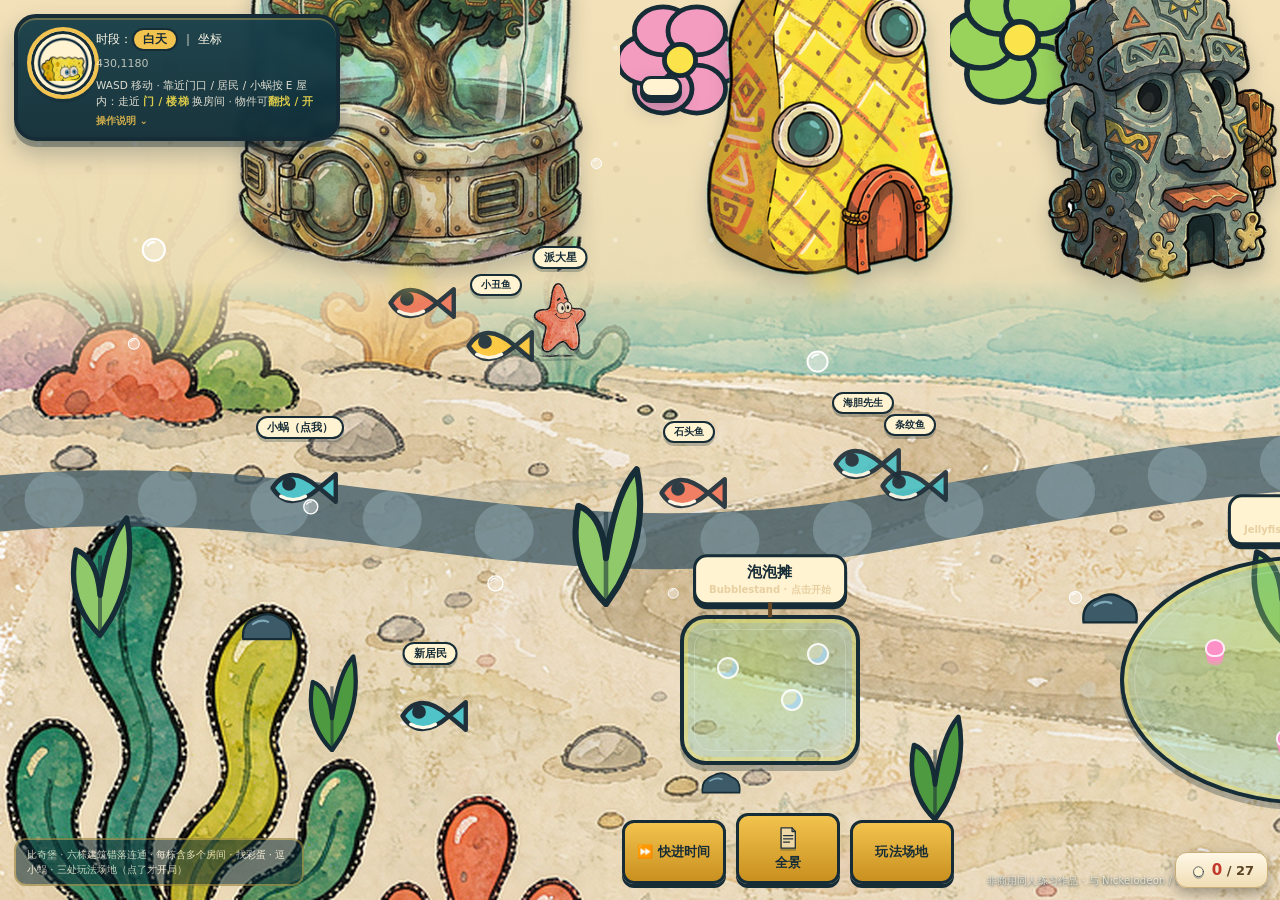
==== src/index.html @ a3e0c658 "feat: 美术资源 v5 全量交付 — 手绘建筑紧裁放大 / 角色立绘与 token / 表现层皮肤系统 / 房间差异化 / 玩法修复 - assets: A-01 全景(1x+2x)、B-01~0" ====
<!DOCTYPE html>
<html lang="zh-CN">
<head>
<meta charset="UTF-8">
<meta name="viewport" content="width=device-width, initial-scale=1.0, maximum-scale=1.0, user-scalable=no">
<title>比奇堡 · 沉浸 Demo v1.0（三处小玩法场地 · 水母田 / 泡泡摊 / 空手道场）</title>
<style>
  *{box-sizing:border-box;margin:0;padding:0;}
  html,body{height:100%;overflow:hidden;background:#062338;
    font-family:"PingFang SC","Microsoft YaHei",system-ui,sans-serif;
    -webkit-user-select:none;user-select:none;touch-action:none;}
  #viewport{position:fixed;inset:0;overflow:hidden;background:
    radial-gradient(120% 120% at 50% 0%, #1aa3c4 0%, #0B5E86 45%, #062338 100%);}
  /* v4 美术挂载：A-01 为「不含建筑」的纯背景，六栋由 .building 层按坐标叠加。
     原 #ground 不透明沙块会盖住背景下半部；#paths / .deco 与背景自带沙路、
     手绘海草重复，故一律停用（保留 DOM 以免破坏既有引用）。 */
  #world{position:absolute;left:0;top:0;transform:translate(0,0);will-change:transform;
    background-image:url(../assets/world/A-01-world_panorama.png);
    background-size:2600px 1370px;background-position:top left;background-repeat:no-repeat;}
  /* v5：把沙地地平线上移到 y=320，让放大后的六栋建筑站在沙地上而不是漂在海水里。
     下半段渐变到全透明，完整露出 A-01 自带的水彩沙地与 S 形小路。 */
  #ground{position:absolute;left:0;top:280px;width:2600px;height:1090px;
    background:linear-gradient(180deg,
      #f4e3bd 0%,#f1dfb6 30%,rgba(241,223,182,.94) 43%,
      rgba(241,223,182,.42) 49%,rgba(241,223,182,0) 52.5%,transparent 100%);
    border-top:none;pointer-events:none;}
  #ground::before{content:"";position:absolute;left:0;top:0;width:2600px;height:610px;
    background-image:
      radial-gradient(circle at 18% 26%,rgba(150,116,74,.20) 0 2px,transparent 3px),
      radial-gradient(circle at 67% 72%,rgba(150,116,74,.15) 0 3px,transparent 4px),
      radial-gradient(circle at 41% 48%,rgba(255,255,255,.42) 0 2px,transparent 3px);
    background-size:78px 78px,132px 132px,96px 96px;opacity:.75;}
  #paths{display:none;}
  .deco{display:none;}

  .building{position:absolute;background-color:transparent;
    background-repeat:no-repeat;background-size:contain;background-position:center bottom;
    display:flex;align-items:flex-end;justify-content:center;}
  .building .label{position:absolute;top:-26px;left:50%;transform:translateX(-50%);
    background:rgba(6,35,56,.72);color:#fff;font-size:13px;padding:2px 8px;border-radius:8px;white-space:nowrap;}
  .door{position:absolute;width:54px;height:64px;background:transparent;border:none;}

  .actor{position:absolute;width:46px;height:46px;transform:translate(-50%,-100%);
    transition:left 1.4s linear,top 1.4s linear;}
  .actor .disc{position:absolute;left:50%;top:6px;transform:translateX(-50%);
    width:38px;height:38px;border-radius:50%;display:flex;align-items:center;justify-content:center;
    font-size:22px;box-shadow:0 4px 10px rgba(0,0,0,.3);border:2px solid rgba(255,255,255,.7);}
  .actor .nm{position:absolute;top:-18px;left:50%;transform:translateX(-50%);
    font-size:11px;color:#fff;background:rgba(6,35,56,.7);padding:0 5px;border-radius:6px;white-space:nowrap;}
  .actor .bub{position:absolute;bottom:46px;left:50%;transform:translateX(-50%);
    background:#fff;color:#0E1B24;font-size:12px;padding:6px 10px;border-radius:12px;
    width:max-content;min-width:140px;max-width:230px;white-space:normal;text-align:center;
    box-shadow:0 4px 10px rgba(0,0,0,.25);
    opacity:0;transition:opacity .2s;pointer-events:none;z-index:60;}
  .actor .bub:after{content:"";position:absolute;left:50%;bottom:-7px;transform:translateX(-50%);
    border:7px solid transparent;border-top-color:#fff;}
  .actor.show .bub{opacity:1;}
  .actor.bot .disc{opacity:.92;border-style:dashed;}
  .actor.bot .nm{font-size:10px;background:rgba(6,35,56,.5);}

  #player{position:absolute;width:50px;height:50px;transform:translate(-50%,-100%);z-index:50;}
  #player .disc{position:absolute;left:50%;top:6px;transform:translateX(-50%);
    width:42px;height:42px;border-radius:50%;background:#3FD0D8;display:flex;align-items:center;
    justify-content:center;font-size:22px;box-shadow:0 4px 12px rgba(0,0,0,.4);border:3px solid #fff;}
  #player .nm{position:absolute;top:-18px;left:50%;transform:translateX(-50%);font-size:11px;
    color:#062338;background:#fff;padding:0 5px;border-radius:6px;font-weight:700;white-space:nowrap;}

  #hud{position:fixed;left:12px;top:12px;z-index:260;pointer-events:none;color:#fff;font-size:13px;line-height:1.5;
    background:rgba(6,35,56,.6);padding:8px 12px;border-radius:12px;backdrop-filter:blur(4px);max-width:46vw;}
  #hud b{color:#FFD23F;}
  #controls{position:fixed;right:12px;top:12px;z-index:260;display:flex;gap:8px;flex-wrap:wrap;justify-content:flex-end;}
  .btn{background:rgba(255,255,255,.92);color:#062338;border:none;border-radius:10px;
    padding:8px 12px;font-size:13px;font-weight:700;cursor:pointer;box-shadow:0 4px 10px rgba(0,0,0,.2);}
  .btn:active{transform:scale(.95);}
  #prompt{position:fixed;left:50%;bottom:118px;transform:translateX(-50%);z-index:265;pointer-events:none;
    background:rgba(255,210,63,.95);color:#062338;padding:10px 18px;border-radius:14px;
    font-weight:700;display:none;box-shadow:0 6px 16px rgba(0,0,0,.3);}
  #toast{position:fixed;left:50%;top:76px;transform:translateX(-50%) translateY(-12px);z-index:375;
    background:rgba(6,35,56,.94);color:#fff;padding:10px 18px;border-radius:12px;font-size:14px;
    opacity:0;transition:opacity .25s,transform .25s;pointer-events:none;box-shadow:0 6px 16px rgba(0,0,0,.3);}
  #toast.on{opacity:1;transform:translateX(-50%) translateY(0);}
  #legend{position:fixed;left:12px;bottom:12px;z-index:260;pointer-events:none;color:#fff;font-size:11px;
    background:rgba(6,35,56,.55);padding:6px 10px;border-radius:10px;line-height:1.5;}

  /* 世界内交互：目标光圈 / 光路 / 物件气泡 / 环境动效 */
  .goal-ring{position:absolute;border-radius:50%;border:3px solid rgba(255,210,63,.9);
    box-shadow:0 0 20px rgba(255,210,63,.65),inset 0 0 14px rgba(255,210,63,.35);
    animation:ringPulse 1.7s ease-in-out infinite;pointer-events:none;z-index:20;}
  @keyframes ringPulse{0%,100%{transform:scale(1);opacity:.95}50%{transform:scale(1.14);opacity:.5}}
  #guideLine{position:absolute;left:0;top:0;width:1200px;height:760px;z-index:4;pointer-events:none;}
  #guideLine path{fill:none;stroke:rgba(255,210,63,.6);stroke-width:5;stroke-linecap:round;
    stroke-dasharray:2 18;animation:dashFlow 1.1s linear infinite;}
  @keyframes dashFlow{to{stroke-dashoffset:-40}}
  .nearTip{position:fixed;transform:translate(-50%,-100%);background:#FFD23F;color:#062338;
    padding:5px 10px;border-radius:11px;font-size:11px;font-weight:800;white-space:nowrap;
    box-shadow:0 5px 12px rgba(0,0,0,.32);pointer-events:none;z-index:270;
    animation:tipFloat 1.5s ease-in-out infinite;}
  .nearTip:after{content:"";position:absolute;bottom:-6px;left:50%;transform:translateX(-50%);
    border:6px solid transparent;border-top-color:#FFD23F;}
  @keyframes tipFloat{0%,100%{transform:translate(-50%,-100%)}50%{transform:translate(-50%,-114%)}}
  .obj.dim{opacity:.6;filter:saturate(.65);}
  .obj.pop{animation:objPop .44s cubic-bezier(.2,1.6,.4,1);}
  @keyframes objPop{0%{transform:scale(1)}45%{transform:scale(1.3) rotate(-4deg)}100%{transform:scale(1)}}
  .spark{position:fixed;pointer-events:none;font-size:15px;z-index:275;
    animation:sparkUp .82s ease-out forwards;}
  @keyframes sparkUp{0%{opacity:1;transform:translate(0,0) scale(.7)}
    100%{opacity:0;transform:translate(var(--dx),-54px) scale(1.3)}}

  #caustic{position:absolute;inset:0;pointer-events:none;z-index:2;border-radius:18px;
    background:linear-gradient(115deg,transparent 30%,rgba(255,255,255,.10) 48%,transparent 66%);
    background-size:250% 100%;animation:cauDrift 9s linear infinite;}
  @keyframes cauDrift{0%{background-position:120% 0}100%{background-position:-120% 0}}
  .amb-bub{position:absolute;border-radius:50%;background:rgba(255,255,255,.16);
    border:1px solid rgba(255,255,255,.35);pointer-events:none;z-index:5;
    animation:bubRise linear infinite;}
  @keyframes bubRise{0%{transform:translateY(0);opacity:0}
    12%{opacity:.7}88%{opacity:.55}100%{transform:translateY(-520px);opacity:0}}
  .steam{position:absolute;pointer-events:none;z-index:6;font-size:16px;opacity:0;
    animation:steamUp 3.2s ease-in-out infinite;}
  @keyframes steamUp{0%{transform:translateY(0) scale(.7);opacity:0}
    30%{opacity:.55}100%{transform:translateY(-46px) scale(1.25);opacity:0}}

  #interior{transition:opacity .4s ease;}
  @keyframes roomIn{from{opacity:0}to{opacity:1}}
  #room.roomIn{animation:roomIn .5s ease both;}
  #focus{background:rgba(6,35,56,.6);backdrop-filter:blur(5px);transition:opacity .35s ease;}
  #focus.zoom .stage{animation:zoomIn .55s cubic-bezier(.2,1.15,.35,1) both;}
  @keyframes zoomIn{from{transform:scale(.55);opacity:0}to{transform:scale(1);opacity:1}}

  #dpad{position:fixed;left:18px;bottom:18px;z-index:260;width:140px;height:140px;
    border-radius:50%;background:rgba(6,35,56,.45);display:none;}
  #dpad .stick{position:absolute;left:50%;top:50%;width:56px;height:56px;border-radius:50%;
    background:rgba(255,255,255,.85);transform:translate(-50%,-50%);box-shadow:0 4px 10px rgba(0,0,0,.3);}
  #dpad .ring{position:absolute;left:50%;top:50%;width:120px;height:120px;border-radius:50%;
    transform:translate(-50%,-50%);border:2px dashed rgba(255,255,255,.3);}

  /* ===== 通用室内房间（6 间共用画布，按主题换肤）===== */
  #interior{position:fixed;inset:0;z-index:200;display:none;background:#0B3a52;overflow:hidden;}
  #interior .topbar{position:absolute;top:0;left:0;right:0;padding:12px 18px;display:flex;
    justify-content:space-between;align-items:center;background:rgba(6,35,56,.55);z-index:80;}
  #interior h2{font-size:19px;color:#fff;}
  /* v4 美术挂载：14 张房间 PNG 铺在 #room 背景层；THEME 色作为底色兜底。
     原 .floor / .wall 的不透明 CSS 菱格砖与木条会盖住新房间图，故停用。 */
  #room{position:absolute;left:50%;top:52%;width:1200px;height:760px;
    transform:translate(-50%,-50%) scale(1);transform-origin:center center;
    background-size:1200px 760px;background-position:center;background-repeat:no-repeat;
    --w1:#3f7fb5;--w2:#356fa3;--f1:#d8b878;--f2:#b8965a;}
  #room .floor{position:absolute;inset:0;border-radius:18px;
    background:transparent;box-shadow:none;}
  #room .wall{position:absolute;left:0;right:0;top:0;height:118px;border-radius:18px 18px 0 0;
    background:transparent;box-shadow:none;border-bottom:none;}
  .zoneTag{position:absolute;font-size:12px;font-weight:700;color:#fff;
    background:rgba(6,35,56,.5);padding:3px 10px;border-radius:8px;z-index:2;pointer-events:none;}
  .counterBar{position:absolute;height:56px;border-radius:8px;
    background:linear-gradient(#b5793f,#8a5a2c);border:4px solid #6b4420;
    box-shadow:0 8px 16px rgba(0,0,0,.3);z-index:3;}
  .archDoor{position:absolute;border-radius:40px 40px 0 0;
    background:#123a52;border:6px solid #d8e6ee;z-index:2;}
  .archDoor span{position:absolute;left:50%;top:50%;transform:translate(-50%,-50%);
    writing-mode:vertical-rl;font-size:12px;color:#cfe6f2;}
  .table{position:absolute;width:76px;height:76px;border-radius:50%;
    background:repeating-conic-gradient(#e74c3c 0 25%, #fff 0 50%) 50% / 22px 22px;
    border:3px solid #fff;box-shadow:0 5px 10px rgba(0,0,0,.25);}
  .rug{position:absolute;border-radius:14px;background:
    repeating-linear-gradient(45deg,rgba(231,76,60,.55) 0 18px,rgba(255,255,255,.35) 18px 36px);
    border:4px solid rgba(255,255,255,.5);z-index:1;}
  .shelf{position:absolute;border-radius:6px;background:linear-gradient(#8a5a2c,#6b4420);
    border:3px solid #4d3016;z-index:2;}

  /* 可点物件 */
  .obj{position:absolute;z-index:30;pointer-events:auto;cursor:pointer;display:flex;flex-direction:column;
    align-items:center;justify-content:center;gap:2px;border-radius:10px;
    background:rgba(255,255,255,.14);border:2px solid rgba(255,255,255,.35);
    box-shadow:0 4px 9px rgba(0,0,0,.28);transition:transform .15s,box-shadow .15s,border-color .15s;}
  .obj:hover{transform:translateY(-3px) scale(1.06);border-color:#FFD23F;
    box-shadow:0 8px 18px rgba(0,0,0,.4),0 0 0 3px rgba(255,210,63,.45);}
  .obj .ic{font-size:24px;line-height:1;}
  .obj .tx{font-size:10px;color:#fff;background:rgba(6,35,56,.65);padding:0 5px;border-radius:5px;white-space:nowrap;}
  .obj.active{border-color:#FFD23F;box-shadow:0 0 0 3px rgba(255,210,63,.6),0 6px 14px rgba(0,0,0,.4);}
  .obj.ready{animation:pulse 1.1s infinite;}
  @keyframes pulse{0%,100%{box-shadow:0 0 0 3px rgba(255,210,63,.6),0 6px 14px rgba(0,0,0,.4);}
    50%{box-shadow:0 0 0 9px rgba(255,210,63,.15),0 6px 14px rgba(0,0,0,.4);}}

  /* 可坐家具（v0.7 新增） */
  .seat{position:absolute;z-index:32;width:34px;height:34px;border-radius:50%;
    background:#cfae6f;border:2px solid #8a6a3a;box-shadow:0 3px 6px rgba(0,0,0,.2);
    cursor:pointer;pointer-events:auto;display:flex;align-items:center;justify-content:center;
    font-size:15px;transition:transform .16s,box-shadow .16s;}
  .seat:hover{transform:translateY(-3px) scale(1.1);border-color:#FFD23F;
    box-shadow:0 0 0 4px rgba(255,210,63,.4),0 6px 12px rgba(0,0,0,.35);}
  .seat.occupied{background:#FFD23F;border-color:#fff;}
  #iplayer{position:absolute;width:48px;height:48px;transform:translate(-50%,-100%);z-index:40;
    transition:left .28s ease,top .28s ease;}
  #iplayer .disc{position:absolute;left:50%;top:6px;transform:translateX(-50%);
    width:40px;height:40px;border-radius:50%;background:#3FD0D8;display:flex;align-items:center;
    justify-content:center;font-size:20px;box-shadow:0 4px 12px rgba(0,0,0,.4);border:3px solid #fff;
    transition:transform .28s ease;}
  #iplayer.sitting .disc{transform:translateX(-50%) scale(.82) translateY(7px);}
  #iplayer.sitting:after{content:"🪑";position:absolute;left:50%;bottom:-2px;transform:translateX(-50%);font-size:16px;}

  /* 号码屏 / 制作进度 */
  #ticketNr{position:absolute;left:250px;top:150px;font-size:14px;font-weight:700;color:#062338;
    background:#fff;padding:6px 12px;border-radius:10px;z-index:6;box-shadow:0 4px 10px rgba(0,0,0,.25);
    min-width:236px;text-align:center;}
  #ticketNr b{color:#c0392b;}
  #ticketNr.rolling{background:#FFF3C4;}
  #ticketNr.rolling b{display:inline-block;animation:nrRoll .11s linear infinite;}
  @keyframes nrRoll{0%{transform:translateY(-7px);opacity:.25;filter:blur(1px)}
    100%{transform:translateY(7px);opacity:1;filter:blur(0)}}
  #makeBar{position:absolute;left:250px;top:196px;width:270px;height:16px;border-radius:10px;
    background:rgba(6,35,56,.5);z-index:6;display:none;overflow:hidden;}
  #makeFill{height:100%;width:0;background:linear-gradient(90deg,#FFD23F,#ff8c42);transition:width .2s;}
  #makeTxt{position:absolute;left:250px;top:216px;font-size:12px;color:#fff;z-index:6;display:none;
    text-shadow:0 1px 3px rgba(0,0,0,.6);}
  #burgerReady{position:absolute;left:790px;top:246px;width:82px;height:70px;display:none;
    z-index:35;cursor:pointer;flex-direction:column;align-items:center;justify-content:center;
    border-radius:12px;background:rgba(255,210,63,.3);border:3px solid #FFD23F;
    box-shadow:0 0 18px rgba(255,210,63,.7);animation:pulse 1.1s infinite;}
  #burgerReady .ic{font-size:34px;}
  #burgerReady .tx{font-size:10px;color:#fff;background:rgba(6,35,56,.7);padding:0 5px;border-radius:5px;}
  /* 非交互装饰层一律点击穿透 */
  #room .floor,#room .wall,#room .zoneTag,#room .counterBar,#room .archDoor,
  #room .table,#room .rug,#room .shelf,#room .actor,#iplayer,
  #ticketNr,#makeBar,#makeTxt,#makeFill,#roomFx{pointer-events:none;}
  #objLayer,#seatLayer,#roomNpcs,#roomDecor{pointer-events:none;}
  #room .obj,#room .seat,#burgerReady,#photoSpot{pointer-events:auto;}

  /* ===== v0.7.1 场景内出口门（六间房共用，右下角） ===== */
  #exitDoor{position:absolute;left:1030px;top:565px;width:112px;height:172px;
    z-index:34;pointer-events:auto;cursor:pointer;border-radius:14px 14px 6px 6px;
    background:linear-gradient(160deg,#2c6280,#123a52);border:7px solid #FFD23F;
    box-shadow:0 0 0 3px rgba(6,35,56,.55),0 0 20px rgba(255,210,63,.55),inset 0 -26px 34px rgba(0,0,0,.38);
    display:flex;flex-direction:column;align-items:center;justify-content:center;gap:7px;
    animation:doorGlow 2.2s ease-in-out infinite;transition:transform .18s;}
  #exitDoor:hover{transform:translateY(-4px) scale(1.03);}
  @keyframes doorGlow{
    0%,100%{box-shadow:0 0 0 3px rgba(6,35,56,.55),0 0 15px rgba(255,210,63,.45),inset 0 -26px 34px rgba(0,0,0,.38)}
    50%{box-shadow:0 0 0 3px rgba(6,35,56,.55),0 0 32px rgba(255,210,63,.9),inset 0 -26px 34px rgba(0,0,0,.38)}}
  /* 门形用纯 CSS 绘制，不依赖 emoji 字体（沙箱/部分浏览器缺字体也能看清） */
  #exitDoor .dIc{width:46px;height:64px;border:5px solid #cfe6f2;border-bottom:none;
    border-radius:23px 23px 0 0;background:rgba(255,255,255,.07);position:relative;
    box-shadow:inset 0 0 12px rgba(0,0,0,.25);}
  #exitDoor .dIc:after{content:"";position:absolute;right:9px;top:36px;width:8px;height:8px;
    border-radius:50%;background:#FFD23F;box-shadow:0 0 7px rgba(255,210,63,.9);}
  #exitDoor .dTx{font-size:13px;font-weight:800;color:#062338;background:#FFD23F;
    padding:4px 10px;border-radius:9px;white-space:nowrap;}
  #exitDoor .dSub{font-size:10px;color:#cfe6f2;white-space:nowrap;}

  /* 进室内：世界层 HUD 让位，顶栏独占屏幕顶部，避免盖住「离开」 */
  body.in-room #hud,body.in-room #controls,body.in-room #legend{display:none;}
  #interior .topbar .roomHint{flex:1;text-align:center;font-size:11px;color:#cfe6f2;opacity:.9;
    margin:0 14px;line-height:1.4;}
  #interior .topbar .barBtns{display:flex;gap:8px;flex-shrink:0;}
  @media (max-width:820px){#interior .topbar .roomHint{display:none;}}

  /* 莉娜式点单条 */
  #questHud{position:fixed;right:12px;top:64px;z-index:260;width:212px;display:none;pointer-events:none;
    background:linear-gradient(#fff8e6,#f0ddb4);border:1px solid #c9ae78;border-radius:4px;
    padding:13px 14px 14px;color:#5a4322;box-shadow:0 8px 20px rgba(0,0,0,.35);transform:rotate(1.1deg);}
  #questHud:before{content:"";position:absolute;left:50%;top:-9px;
    transform:translateX(-50%) rotate(-3deg);width:54px;height:16px;
    background:rgba(255,210,63,.55);border:1px solid rgba(180,150,90,.5);}
  #questHud h3{font-size:14px;margin-bottom:8px;color:#8a6530;border-bottom:1px dashed #c9ae78;padding-bottom:6px;}
  #questHud .qi{font-size:12px;line-height:1.9;display:flex;align-items:center;gap:7px;}
  #questHud .dot{width:15px;height:15px;border-radius:50%;border:2px solid #b89a68;
    display:inline-flex;align-items:center;justify-content:center;font-size:10px;flex:none;}
  #questHud .done .dot{background:#5fbf5f;border-color:#5fbf5f;}
  #questHud .now{color:#b26a12;font-weight:700;}
  #questHud .hint{margin-top:8px;font-size:10.5px;opacity:.85;line-height:1.5;color:#7a6038;}
  @media (max-width:820px){
    #questHud{top:auto;bottom:120px;right:8px;width:180px;padding:9px 10px;}
    #questHud .qi{font-size:11px;line-height:1.7;}
    #objTip .card{width:270px;}
  }
  #photoSpot{position:absolute;left:50%;bottom:16px;transform:translateX(-50%);
    width:120px;height:120px;border-radius:50%;border:3px dashed #FFD23F;z-index:6;
    display:flex;align-items:center;justify-content:center;font-size:13px;color:#062338;
    background:rgba(255,210,63,.25);font-weight:700;text-align:center;cursor:pointer;}

  /* 物品检视小卡 */
  #objTip{position:fixed;inset:0;z-index:310;display:none;background:rgba(6,35,56,.6);
    backdrop-filter:blur(3px);align-items:center;justify-content:center;}
  #objTip .card{width:300px;background:#fff;color:#062338;border-radius:16px;padding:20px 22px;
    box-shadow:0 12px 34px rgba(0,0,0,.4);text-align:center;}
  #objTip .card .big{font-size:44px;margin-bottom:8px;}
  #objTip .card h3{font-size:17px;margin-bottom:8px;}
  #objTip .card p{font-size:13px;line-height:1.7;color:#444;}
  #objTip .card .secret{margin-top:10px;font-size:12px;color:#b8860b;background:#fff8e1;
    padding:8px 10px;border-radius:8px;display:none;}
  #objTip .card .secret.on{display:block;}

  /* ===== 橙光式分支对话面板（v0.7 新增）===== */
  #dlg{position:fixed;left:50%;bottom:26px;transform:translateX(-50%);z-index:360;
    width:min(680px,92vw);display:none;align-items:flex-end;gap:12px;}
  #dlg .portrait{width:88px;height:88px;flex:none;border-radius:50%;
    display:flex;align-items:center;justify-content:center;font-size:46px;
    background:#fff;border:4px solid #FFD23F;box-shadow:0 0 0 6px rgba(255,210,63,.25),0 8px 20px rgba(0,0,0,.4);}
  #dlg .box{flex:1;background:rgba(9,32,48,.94);border:2px solid rgba(255,210,63,.55);
    border-radius:16px;padding:14px 16px 15px;box-shadow:0 10px 30px rgba(0,0,0,.45);color:#fff;}
  #dlg .who{font-size:13px;font-weight:800;color:#FFD23F;margin-bottom:7px;letter-spacing:1px;}
  #dlg .who small{color:#9fc6d8;font-weight:400;margin-left:8px;letter-spacing:0;}
  #dlg .text{font-size:15px;line-height:1.75;min-height:50px;margin-bottom:12px;}
  #dlg .opts{display:flex;flex-direction:column;gap:7px;}
  #dlg .opt{text-align:left;background:rgba(255,255,255,.09);color:#fff;border:1px solid rgba(255,255,255,.25);
    border-radius:10px;padding:9px 12px;font-size:13.5px;cursor:pointer;line-height:1.5;
    transition:background .15s,border-color .15s,transform .12s;}
  #dlg .opt:hover{background:rgba(255,210,63,.22);border-color:#FFD23F;transform:translateX(4px);}
  #dlg .opt .k{display:inline-block;width:19px;height:19px;line-height:19px;text-align:center;
    border-radius:5px;background:rgba(255,210,63,.3);color:#FFD23F;font-size:11px;font-weight:800;margin-right:8px;}
  #dlg .opt.end{background:rgba(255,210,63,.9);color:#062338;font-weight:800;border-color:#FFD23F;text-align:center;}
  #dlg .opt.end:hover{background:#FFE07A;transform:none;}
  #dlg .fx{margin-top:9px;font-size:11.5px;color:#FFDCA0;min-height:0;}
  @media (max-width:640px){
    #dlg{bottom:12px;gap:8px;}
    #dlg .portrait{width:58px;height:58px;font-size:30px;border-width:3px;}
    #dlg .box{padding:10px 12px;}
    #dlg .text{font-size:13.5px;min-height:42px;}
    #dlg .opt{font-size:12.5px;padding:8px 10px;}
  }

  /* ===== 聚焦检视（放大 / 旋转 / 咬 / 隐藏彩蛋）===== */
  #focus{position:fixed;inset:0;z-index:330;display:none;background:rgba(6,35,56,.86);
    backdrop-filter:blur(8px);color:#fff;flex-direction:column;align-items:center;justify-content:center;}
  #focus .stage{width:320px;height:280px;perspective:1000px;margin-bottom:6px;
    display:flex;align-items:center;justify-content:center;}
  #burgerClip{width:200px;height:160px;clip-path:url(#biteClip);-webkit-clip-path:url(#biteClip);}
  #focusBurger{position:relative;width:200px;height:160px;margin:0 auto;transform-style:preserve-3d;
    transform:rotateX(15deg) rotateY(-25deg);}
  .layer{position:absolute;left:50%;transform:translateX(-50%);width:168px;height:26px;
    border-radius:40% 40% 45% 45%/60% 60% 40% 40%;box-shadow:0 3px 6px rgba(0,0,0,.3);
    display:flex;align-items:center;justify-content:center;}
  .l-top{background:linear-gradient(#F7C65B,#E0A23F);top:14px;height:40px;width:176px;
    border-radius:50% 50% 30% 30%/70% 70% 30% 30%;}
  .l-lettuce{background:#5fbf5f;top:50px;height:18px;width:182px;}
  .l-cheese{background:#FFC23F;top:66px;height:16px;}
  .l-patty{background:linear-gradient(#8a5433,#6b3f26);top:80px;height:28px;width:174px;}
  .l-bottom{background:linear-gradient(#E0A23F,#c98b2f);top:106px;height:30px;}
  .layer span{font-size:11px;color:#062338;font-weight:700;opacity:.75;}
  #crumbLayer{position:fixed;inset:0;pointer-events:none;z-index:335;}
  .crumb{position:absolute;width:8px;height:8px;border-radius:2px;background:#F2B84B;}
  #secretSauce{display:none;text-align:center;}
  #secretSauce .pool{font-size:56px;}
  #secretSauce p{font-size:13px;line-height:1.7;margin-top:8px;}
  #focusInfo{max-width:440px;text-align:center;font-size:14px;line-height:1.7;margin:6px 16px;}
  #focusOps{font-size:11px;opacity:.75;margin-bottom:8px;text-align:center;}
  #focusBtns{display:flex;gap:10px;margin-top:12px;flex-wrap:wrap;justify-content:center;}
  #photo{position:fixed;inset:0;z-index:340;display:none;background:rgba(6,35,56,.92);
    align-items:center;justify-content:center;flex-direction:column;gap:14px;color:#fff;}
  #photo .card{background:#fff;color:#062338;padding:20px 26px;border-radius:16px;text-align:center;
    box-shadow:0 10px 30px rgba(0,0,0,.4);}
  #photo .card .row{font-size:40px;letter-spacing:6px;margin:8px 0;}
  #photo .card .cap{font-size:13px;color:#555;}

  /* ===== v0.8 房间图：门 / 楼梯连接点 ===== */
  #portalLayer{position:absolute;inset:0;pointer-events:none;z-index:33;}
  .portal{position:absolute;width:96px;height:92px;border-radius:12px;pointer-events:auto;cursor:pointer;
    display:flex;flex-direction:column;align-items:center;justify-content:center;gap:5px;
    background:linear-gradient(160deg,#2c6280,#123a52);border:4px solid #7fe3ff;
    box-shadow:0 0 16px rgba(127,227,255,.55),inset 0 -14px 22px rgba(0,0,0,.35);
    transition:transform .16s,box-shadow .16s;animation:portalGlow 2.1s ease-in-out infinite;}
  .portal.stair{background:linear-gradient(160deg,#7a5a35,#4d3618);border-color:#FFD23F;
    box-shadow:0 0 16px rgba(255,210,63,.55),inset 0 -14px 22px rgba(0,0,0,.35);}
  .portal:hover{transform:translateY(-4px) scale(1.05);}
  @keyframes portalGlow{0%,100%{filter:brightness(1)}50%{filter:brightness(1.25)}}
  .portal .pIc{font-size:27px;line-height:1;}
  .portal .pTx{font-size:11px;font-weight:800;color:#062338;background:#FFD23F;padding:3px 7px;
    border-radius:7px;white-space:nowrap;}
  .portal.stair .pTx{background:#fff2c4;}
  .portal.ready{outline:3px solid #fff;outline-offset:2px;}

  /* 顶栏房间 / 楼层导航（指示器 + 无障碍辅助；主通道仍是场景内门/楼梯） */
  #roomNav{flex:1;display:flex;align-items:center;gap:6px;margin:0 12px;overflow-x:auto;
    scrollbar-width:none;white-space:nowrap;}
  #roomNav::-webkit-scrollbar{display:none;}
  #roomNav .navLabel{font-size:11px;color:#cfe6f2;opacity:.85;flex:none;}
  #roomNav .navChip{font-size:11px;padding:4px 9px;border-radius:9px;border:1px solid rgba(255,255,255,.3);
    background:rgba(255,255,255,.1);color:#fff;cursor:pointer;flex:none;font-weight:700;}
  #roomNav .navChip.on{background:#FFD23F;color:#062338;border-color:#FFD23F;}
  @media (max-width:820px){#roomNav{display:none;}}

  /* 彩蛋计数按钮（世界/室内常驻） */
  #colBtn{position:fixed;right:12px;bottom:12px;z-index:400;cursor:pointer;pointer-events:auto;
    background:linear-gradient(#fff8e6,#f0ddb4);color:#5a4322;border:1px solid #c9ae78;
    border-radius:12px;padding:8px 13px;font-size:13px;font-weight:800;
    box-shadow:0 5px 14px rgba(0,0,0,.35);}
  #colBtn b{color:#c0392b;font-size:15px;}
  #colBtn:active{transform:scale(.95);}

  /* 物件交互态 */
  .obj.on{border-color:#7fe3ff;box-shadow:0 0 0 3px rgba(127,227,255,.55),0 0 16px rgba(127,227,255,.5);}
  .obj.taken{opacity:.32;filter:grayscale(.85);}
  .obj.kind-rummage:before,.obj.kind-toggle:before,.obj.kind-spin:before,
  .obj.kind-collect:before,.obj.kind-egg:before{content:"✦";position:absolute;right:-6px;top:-8px;
    font-size:13px;color:#FFD23F;text-shadow:0 1px 3px rgba(0,0,0,.6);}

  /* 通用模态（翻找 / 旋转 / 藏品册） */
  #rummage,#spin,#collection{position:fixed;inset:0;z-index:355;display:none;
    background:rgba(6,35,56,.72);backdrop-filter:blur(5px);align-items:center;justify-content:center;}
  #rummage .card,#spin .card,#collection .card{background:#fff;color:#062338;border-radius:18px;
    padding:20px 22px;box-shadow:0 14px 40px rgba(0,0,0,.45);text-align:center;max-width:92vw;}
  #collection .card.wide{width:min(680px,94vw);max-height:86vh;overflow:auto;}
  #rummage .card,#spin .card{width:min(430px,92vw);}
  #rummage h3,#spin h3,#collection h3{font-size:18px;margin-bottom:6px;}
  #rummage .sub,#spin .sub{font-size:12px;color:#777;margin-bottom:14px;line-height:1.6;}
  #rumGrid{display:grid;grid-template-columns:repeat(2,1fr);gap:10px;margin-bottom:6px;}
  #rumGrid .slot{min-height:86px;border-radius:12px;border:2px dashed #c9ae78;background:#fff8e6;
    cursor:pointer;padding:9px 8px;display:flex;flex-direction:column;align-items:center;justify-content:center;
    transition:transform .14s,background .14s,border-color .14s;}
  #rumGrid .slot:hover{transform:translateY(-3px);border-color:#e0a93b;}
  #rumGrid .slot.opened{border-style:solid;background:#f3f7fb;border-color:#7fb0cc;}
  #rumGrid .slot.deep{border-color:#FFD23F;background:#fffbe8;animation:pulse 1.2s infinite;}
  #rumGrid .sIc{font-size:26px;line-height:1.2;}
  #rumGrid .sTx{font-size:13px;font-weight:800;margin-top:3px;}
  #rumGrid .sDs{font-size:10.5px;color:#888;margin-top:3px;line-height:1.45;}
  .spinStage{perspective:900px;height:190px;display:flex;align-items:center;justify-content:center;margin:8px 0;}
  #spinCard{width:150px;height:170px;position:relative;transform-style:preserve-3d;
    transition:transform .6s cubic-bezier(.2,.9,.3,1);cursor:pointer;}
  #spinCard.flipped{transform:rotateY(180deg);}
  #spinCard .spFace{position:absolute;inset:0;backface-visibility:hidden;border-radius:16px;
    display:flex;flex-direction:column;align-items:center;justify-content:center;padding:14px;
    border:3px solid #e0a93b;box-shadow:0 8px 20px rgba(0,0,0,.2);}
  #spinCard .front{background:linear-gradient(#fff3cd,#ffe1a0);font-size:70px;}
  #spinCard .back{background:linear-gradient(#e8f4fb,#cfe6f2);transform:rotateY(180deg);}
  #spinCard .bkTx{font-size:12.5px;line-height:1.65;color:#0E1B24;font-weight:600;}
  #spinCard .bkHint{font-size:11px;color:#b26a12;margin-top:8px;}
  .rowBtns{display:flex;gap:9px;justify-content:center;flex-wrap:wrap;}
  #colGrid{display:grid;grid-template-columns:repeat(auto-fill,minmax(96px,1fr));gap:10px;margin:12px 0 6px;}
  #colGrid .colItem{border-radius:12px;border:2px dashed #d6d6d6;background:#f7f7f7;
    padding:10px 6px;min-height:92px;display:flex;flex-direction:column;align-items:center;gap:3px;}
  #colGrid .colItem.got{border-style:solid;border-color:#e0a93b;background:#fff8e6;}
  #colGrid .cIc{font-size:24px;width:34px;height:34px;border-radius:50%;
    display:flex;align-items:center;justify-content:center;background:rgba(224,169,59,.16);
    border:1px solid rgba(224,169,59,.35);}
  #colGrid .cTx{font-size:11px;font-weight:800;line-height:1.3;}
  #colGrid .cDs{font-size:9.5px;color:#888;line-height:1.4;}
  @media (max-width:640px){#rumGrid{grid-template-columns:repeat(2,1fr);}#spinCard{width:120px;height:150px;}}

  /* ===== v0.9：捉水母（打地鼠式）+ 鱼网光标 + 小蜗 ===== */
  body.net-mode #world,body.net-mode #world *,body.net-mode #jellyLayer,body.net-mode .jelly{
    cursor:url("data:image/svg+xml,%3Csvg xmlns='http://www.w3.org/2000/svg' width='32' height='32'%3E%3Ccircle cx='14' cy='12' r='9' fill='%23ffffff' fill-opacity='.2' stroke='%23FFD23F' stroke-width='2'/%3E%3Cpath d='M5 12h18M14 3v18M7 6l14 12M21 6L7 18' stroke='%23FFD23F' stroke-width='1' opacity='.8'/%3E%3Cpath d='M22 19l7 10' stroke='%23CAA86A' stroke-width='3' stroke-linecap='round'/%3E%3C/svg%3E") 14 12,crosshair !important;}
  #jellyLayer{position:fixed;inset:0;z-index:250;pointer-events:none;}
  .jelly{position:absolute;width:72px;height:82px;pointer-events:auto;transform:translate(-50%,-100%);
    animation:jellyPop .34s cubic-bezier(.2,1.3,.4,1) both;}
  @keyframes jellyPop{from{opacity:0;transform:translate(-50%,-40%) scale(.35)}
    to{opacity:1;transform:translate(-50%,-100%) scale(1)}}
  .jelly .hole{position:absolute;left:6px;bottom:0;width:60px;height:12px;border-radius:50%;
    background:rgba(6,35,56,.35);}
  .jelly .body{position:absolute;left:0;bottom:8px;width:72px;height:70px;
    animation:jellyBob 1.5s ease-in-out infinite;}
  @keyframes jellyBob{0%,100%{transform:translateY(0) rotate(-3deg)}50%{transform:translateY(-7px) rotate(3deg)}}
  .jelly .cap{position:absolute;left:8px;top:0;width:56px;height:42px;border-radius:50% 50% 38% 38%;
    background:var(--jc);box-shadow:inset -6px -8px 0 rgba(6,35,56,.16),0 0 18px var(--jg);
    border:2px solid rgba(255,255,255,.75);}
  .jelly .eye{position:absolute;top:16px;width:6px;height:6px;border-radius:50%;background:#062338;}
  .jelly .eye.l{left:22px}.jelly .eye.r{right:22px}
  .jelly .tent{position:absolute;top:40px;width:5px;height:26px;border-radius:0 0 4px 4px;
    background:var(--jc);opacity:.9;transform-origin:top center;animation:tentSway 1.1s ease-in-out infinite;}
  .jelly .t1{left:16px}.jelly .t2{left:30px;animation-delay:.15s}
  .jelly .t3{left:44px;animation-delay:.3s}.jelly .t4{left:56px;animation-delay:.45s}
  @keyframes tentSway{0%,100%{transform:rotate(-8deg)}50%{transform:rotate(8deg)}}
  .jelly .tag{position:absolute;left:50%;top:-16px;transform:translateX(-50%);font-size:10px;
    color:#fff;background:rgba(6,35,56,.8);padding:1px 6px;border-radius:6px;white-space:nowrap;}
  .jelly.j-pink{--jc:#FF8FC7;--jg:rgba(255,143,199,.55)}
  .jelly.j-blue{--jc:#5BC8FF;--jg:rgba(91,200,255,.7)}
  .jelly.j-gold{--jc:#FFD23F;--jg:rgba(255,210,63,.85)}
  .jelly.j-blue .cap{box-shadow:inset -6px -8px 0 rgba(6,35,56,.16),0 0 22px #5BC8FF,0 0 6px #fff;}
  .jelly.gone{animation:jellyGone .28s ease-in both;pointer-events:none;}
  @keyframes jellyGone{to{opacity:0;transform:translate(-50%,-30%) scale(.3)}}
  .jelly.caught{animation:jellyCaught .34s ease-out both;pointer-events:none;}
  @keyframes jellyCaught{to{opacity:0;transform:translate(-50%,-100%) scale(1.6)}}
  .netSwing{position:fixed;width:76px;height:76px;border:3px solid #FFD23F;border-radius:50%;
    pointer-events:none;z-index:251;animation:netSwing .45s ease-out both;}
  @keyframes netSwing{from{opacity:.9;transform:translate(-50%,-50%) scale(.3)}
    to{opacity:0;transform:translate(-50%,-50%) scale(1.25)}}
  .jellyScore{position:fixed;z-index:252;font-weight:800;font-size:19px;pointer-events:none;
    color:#FFD23F;text-shadow:0 2px 6px rgba(6,35,56,.9);animation:scoreUp .8s ease-out both;}
  @keyframes scoreUp{to{opacity:0;transform:translateY(-46px)}}
  body.stung #viewport{animation:stungFlash .35s ease-out;}
  @keyframes stungFlash{0%,100%{filter:none}50%{filter:brightness(1.5) hue-rotate(20deg)}}
  #jellyHud{position:fixed;right:12px;bottom:58px;z-index:265;pointer-events:none;
    background:rgba(6,35,56,.72);color:#fff;font-size:12px;line-height:1.6;
    padding:7px 11px;border-radius:10px;backdrop-filter:blur(4px);}
  #jellyHud b{color:#FFD23F;font-size:15px;}
  #garyWorld{cursor:pointer;z-index:52;}
  #garyWorld .disc{background:#CAA86A;color:#062338;font-weight:800;font-size:16px;}
  body.in-room #jellyHud,body.in-room #jellyLayer{display:none;}

  /* ============ v1.0：三处玩法场地 + 小游戏会话 UI ============ */
  .playspot{position:absolute;width:0;height:0;z-index:30;cursor:pointer;}
  .playspot .psArea{position:absolute;left:0;top:0;transform:translate(-50%,-50%);
    border:3px dashed rgba(255,255,255,.7);pointer-events:auto;
    box-shadow:0 0 0 6px rgba(255,210,63,.10),inset 0 0 46px rgba(255,255,255,.14);
    transition:transform .25s,box-shadow .25s;}
  .playspot .psArea:after{content:"";position:absolute;inset:10px;border:1px solid rgba(255,255,255,.22);}
  .playspot.ps-jelly .psArea{border-radius:50%;
    background:radial-gradient(ellipse at 50% 38%,rgba(126,211,160,.62),rgba(48,132,102,.38));}
  .playspot.ps-jelly .psArea:after{border-radius:50%;}
  .playspot.ps-bubble .psArea{border-radius:26px;
    background:radial-gradient(ellipse at 50% 38%,rgba(150,210,255,.42),rgba(60,130,195,.24));}
  .playspot.ps-bubble .psArea:after{border-radius:18px;}
  .playspot.ps-karate .psArea{border-radius:50%;
    background:radial-gradient(ellipse at 50% 38%,rgba(226,172,92,.48),rgba(140,92,46,.30));}
  .playspot.ps-karate .psArea:after{border-radius:50%;}
  .playspot .psSign{position:absolute;left:0;transform:translate(-50%,-100%);
    background:#6b4a26;color:#FFE9B8;border:2px solid #CAA86A;border-radius:11px;
    padding:5px 13px;font-size:15px;font-weight:800;white-space:nowrap;text-align:center;
    line-height:1.35;box-shadow:0 5px 12px rgba(0,0,0,.38);pointer-events:auto;
    transition:background .2s,color .2s;}
  .playspot .psSign small{display:block;font-size:10px;font-weight:600;color:#E8CFA0;margin-top:1px;}
  .playspot .psSign:after{content:"";position:absolute;left:50%;bottom:-15px;width:4px;height:15px;
    background:#6b4a26;transform:translateX(-50%);}
  .playspot .psRing{position:absolute;left:0;top:0;transform:translate(-50%,-50%);
    border:4px solid rgba(255,210,63,.9);display:none;pointer-events:none;
    box-shadow:0 0 26px rgba(255,210,63,.75),inset 0 0 22px rgba(255,210,63,.35);
    animation:psRingPulse 1.7s ease-in-out infinite;}
  @keyframes psRingPulse{0%,100%{transform:translate(-50%,-50%) scale(1);opacity:.95}
    50%{transform:translate(-50%,-50%) scale(1.08);opacity:.6}}
  .playspot.ps-bubble .psRing{border-radius:30px;}
  .playspot.ps-jelly .psRing,.playspot.ps-karate .psRing{border-radius:50%;}
  .playspot.near .psRing,.playspot.playing .psRing,.playspot.guide .psRing{display:block;}
  .playspot.near .psArea{transform:translate(-50%,-50%) scale(1.06);}
  .playspot.near .psSign,.playspot.playing .psSign,.playspot.guide .psSign{background:#8a5f2c;color:#fff;border-color:#FFD23F;}
  .psDot{position:absolute;transform:translate(-50%,-50%);pointer-events:none;}
  .psDot-j{width:20px;height:18px;background:#FF8FC7;border:2px solid rgba(255,255,255,.85);
    border-radius:50% 50% 42% 42%;box-shadow:0 5px 0 -1px rgba(255,143,199,.9),0 10px 0 -2px rgba(255,143,199,.65);}
  .psDot-b{width:22px;height:22px;border-radius:50%;background:rgba(255,255,255,.30);
    border:2px solid rgba(255,255,255,.85);box-shadow:inset -4px -4px 0 rgba(140,205,255,.55);}
  .psDot-k{width:24px;height:36px;border-radius:7px;background:#8a5f2c;border:2px solid #5c3d18;}

  /* 进入玩法的视口氛围（很淡，只做感知，不遮挡） */
  body.mg-jelly #viewport:after,body.mg-bubble #viewport:after,body.mg-karate #viewport:after{
    content:"";position:absolute;inset:0;pointer-events:none;z-index:1;}
  body.mg-jelly #viewport:after{box-shadow:inset 0 0 130px rgba(126,211,160,.30);}
  body.mg-bubble #viewport:after{box-shadow:inset 0 0 130px rgba(140,205,255,.28);}
  body.mg-karate #viewport:after{box-shadow:inset 0 0 130px rgba(226,172,92,.28);}

  /* 会话 UI 默认全隐藏，由 body class 精确放行 */
  .mgUI{display:none;}
  body.in-room .mgUI,body.in-room #mgBanner,body.in-room #jellyHud{display:none !important;}
  #jellyHud{display:none;}
  body.mg-active.mg-jelly #jellyHud{display:block;}
  body.mg-active #mgHud.mgUI,body.mg-active #mgExit.mgUI{display:block;}
  body.mg-active #toast{top:126px;}
  body.mg-active.mg-bubble #mgBlow.mgUI{display:flex;}
  body.mg-active.mg-karate #mgKarate.mgUI{display:flex;}
  body.mg-result #mgResult.mgUI{display:flex;}

  #mgBanner{position:fixed;left:50%;top:34%;transform:translate(-50%,-50%) scale(.86);
    z-index:330;text-align:center;pointer-events:none;opacity:0;
    background:rgba(6,35,56,.90);border:3px solid #FFD23F;border-radius:20px;
    padding:20px 38px;box-shadow:0 12px 40px rgba(0,0,0,.5);transition:opacity .3s,transform .3s;}
  #mgBanner.on{opacity:1;transform:translate(-50%,-50%) scale(1);}
  #mgBanner .mgBTitle{font-size:30px;font-weight:900;color:#FFD23F;letter-spacing:2px;}
  #mgBanner .mgBSub{font-size:13px;color:#fff;margin-top:8px;opacity:.9;}

  #mgHud{position:fixed;left:50%;top:12px;transform:translateX(-50%);z-index:305;
    min-width:250px;max-width:88vw;text-align:center;color:#fff;
    background:rgba(6,35,56,.84);border:2px solid rgba(255,210,63,.7);border-radius:14px;
    padding:8px 16px;backdrop-filter:blur(4px);box-shadow:0 6px 18px rgba(0,0,0,.35);}
  #mgHud .mgHName{font-size:16px;font-weight:900;color:#FFD23F;letter-spacing:1px;}
  #mgHud .mgHRow{display:flex;gap:16px;justify-content:center;font-size:12px;margin:4px 0 6px;}
  #mgHud .mgHRow b{color:#FFD23F;font-size:15px;}
  #mgHud .mgHBar{height:7px;border-radius:5px;background:rgba(255,255,255,.18);overflow:hidden;}
  #mgHud .mgHBar i{display:block;height:100%;width:0;background:linear-gradient(90deg,#FFD23F,#FF8FC7);
    transition:width .3s;}
  #mgHud .mgHScore{font-size:11px;margin-top:5px;opacity:.9;}
  #mgExit{position:fixed;right:12px;top:56px;z-index:310;background:#c0392b;color:#fff;
    border:2px solid #fff;border-radius:10px;padding:8px 12px;font-size:13px;font-weight:800;
    cursor:pointer;box-shadow:0 4px 10px rgba(0,0,0,.3);}
  #mgExit:active{transform:scale(.95);}

  #mgBlow{position:fixed;left:50%;bottom:20px;transform:translateX(-50%);z-index:320;
    flex-direction:column;align-items:center;gap:8px;width:min(92vw,420px);
    background:rgba(6,35,56,.80);border:2px solid rgba(140,205,255,.7);border-radius:18px;
    padding:12px 16px 14px;color:#fff;box-shadow:0 8px 24px rgba(0,0,0,.4);}
  #mgBlow .blowStage{height:150px;width:100%;display:flex;align-items:center;justify-content:center;}
  #mgBlow .bubblePreview{width:62px;height:62px;border-radius:50%;display:flex;align-items:center;
    justify-content:center;font-size:12px;font-weight:800;color:#062338;text-align:center;
    background:radial-gradient(circle at 32% 26%,rgba(255,255,255,.9),rgba(140,205,255,.4) 48%,rgba(255,143,199,.5));
    border:2px solid rgba(255,255,255,.85);box-shadow:0 0 22px rgba(140,205,255,.5);
    transition:width .08s linear,height .08s linear,background .2s;}
  #mgBlow .bubblePreview.sh-krabby{background:radial-gradient(circle at 32% 26%,#FFE9A8,#E0A93B 60%,#b5792a);border-radius:42%;}
  #mgBlow .bubblePreview.sh-boat{background:radial-gradient(circle at 32% 26%,#F0D2A0,#a9743c 65%,#6b4a26);border-radius:46% 46% 14% 14%;}
  #mgBlow .bubblePreview.sh-elephant{background:radial-gradient(circle at 32% 26%,#D9C7E8,#9b7fb8 60%,#6b5585);}
  #mgBlow .bubblePreview.over{animation:overShake .3s ease-in-out infinite;}
  @keyframes overShake{0%,100%{transform:translateX(-2px)}50%{transform:translateX(2px)}}
  #mgBlow .blowBar{position:relative;width:100%;height:14px;border-radius:8px;
    background:rgba(255,255,255,.18);overflow:hidden;}
  #mgBlow .blowBar i{display:block;height:100%;width:0;
    background:linear-gradient(90deg,#5BC8FF,#FF8FC7,#FFD23F);}
  #mgBlow .blowBar .bm{position:absolute;top:0;width:2px;height:100%;background:rgba(6,35,56,.7);}
  #mgBlow .blowBar .b1{left:22%}#mgBlow .blowBar .b2{left:45%}
  #mgBlow .blowBar .b3{left:68%}#mgBlow .blowBar .b4{left:90%}
  #mgBlow .blowHint{font-size:11px;opacity:.9;text-align:center;line-height:1.4;}
  #mgBlow .blowBtn{width:100%;padding:12px;border:none;border-radius:12px;cursor:pointer;
    background:#FFD23F;color:#062338;font-size:16px;font-weight:900;letter-spacing:1px;
    box-shadow:0 4px 0 #b9901f;}
  #mgBlow .blowBtn.holding{background:#FF8FC7;box-shadow:0 2px 0 #b95d8c;transform:translateY(2px);}
  #mgBlow .blowFound{font-size:12px;font-weight:800;color:#FFD23F;}
  .bubbleFloat{position:fixed;z-index:336;border-radius:50%;pointer-events:none;
    display:flex;align-items:center;justify-content:center;text-align:center;
    font-size:13px;font-weight:800;color:#062338;border:2px solid rgba(255,255,255,.85);
    background:radial-gradient(circle at 32% 26%,rgba(255,255,255,.9),rgba(140,205,255,.4) 48%,rgba(255,143,199,.5));
    box-shadow:0 0 22px rgba(140,205,255,.5);animation:bubbleFly 1.5s ease-out both;}
  .bubbleFloat.bf-krabby{background:radial-gradient(circle at 32% 26%,#FFE9A8,#E0A93B 60%,#b5792a);border-radius:42%;}
  .bubbleFloat.bf-boat{background:radial-gradient(circle at 32% 26%,#F0D2A0,#a9743c 65%,#6b4a26);border-radius:46% 46% 14% 14%;}
  .bubbleFloat.bf-elephant{background:radial-gradient(circle at 32% 26%,#D9C7E8,#9b7fb8 60%,#6b5585);}
  @keyframes bubbleFly{0%{opacity:0;transform:translate(-50%,0) scale(.5)}
    18%{opacity:1;transform:translate(-50%,-30px) scale(1)}
    100%{opacity:0;transform:translate(-50%,-260px) scale(1.15)}}

  #mgKarate{position:fixed;left:50%;bottom:20px;transform:translateX(-50%);z-index:320;
    flex-direction:column;align-items:center;gap:9px;width:min(92vw,420px);
    background:rgba(6,35,56,.82);border:2px solid rgba(226,172,92,.8);border-radius:18px;
    padding:12px 16px 14px;color:#fff;box-shadow:0 8px 24px rgba(0,0,0,.4);}
  #mgKarate .kCombo{font-size:14px;font-weight:800;}#mgKarate .kCombo b{color:#FFD23F;font-size:20px;}
  #mgKarate .kMove{width:132px;height:112px;border-radius:16px;background:rgba(255,255,255,.10);
    border:2px solid rgba(255,210,63,.65);display:flex;flex-direction:column;
    align-items:center;justify-content:center;}
  #mgKarate .kArrow{font-size:52px;font-weight:900;color:#FFD23F;line-height:1;}
  #mgKarate .kName{font-size:14px;font-weight:800;margin-top:4px;}
  #mgKarate .kMove.wrong{animation:kWrong .3s ease-in-out;border-color:#ff6b6b;}
  #mgKarate .kMove.right{animation:kRight .3s ease-out;border-color:#7ee0a0;}
  @keyframes kWrong{0%,100%{transform:translateX(0)}25%{transform:translateX(-8px)}75%{transform:translateX(8px)}}
  @keyframes kRight{0%{transform:scale(1)}50%{transform:scale(1.12)}100%{transform:scale(1)}}
  #mgKarate .kTimer{width:100%;height:8px;border-radius:5px;background:rgba(255,255,255,.18);overflow:hidden;}
  #mgKarate .kTimer i{display:block;height:100%;width:100%;background:#FFD23F;}
  @keyframes kDrain{from{width:100%}to{width:0%}}
  #mgKarate .kHint{font-size:11px;opacity:.9;}
  #mgKarate .kPad{display:flex;gap:7px;width:100%;}
  #mgKarate .kPad button{flex:1;padding:9px 2px;border:2px solid rgba(255,255,255,.6);border-radius:10px;
    background:rgba(255,255,255,.12);color:#fff;font-size:12px;font-weight:800;cursor:pointer;}
  #mgKarate .kPad button:active{background:#FFD23F;color:#062338;}

  #mgResult{position:fixed;inset:0;z-index:345;align-items:center;justify-content:center;
    background:rgba(6,35,56,.78);backdrop-filter:blur(3px);}
  #mgResult .card{width:min(90vw,380px);text-align:center;background:#fff;border-radius:20px;
    padding:24px 22px;box-shadow:0 16px 46px rgba(0,0,0,.5);}
  #mgResult .rTitle{font-size:14px;color:#888;font-weight:800;}
  #mgResult .rRank{font-size:26px;font-weight:900;margin:8px 0 12px;}
  #mgResult .rRank.gold{color:#D4A017;}#mgResult .rRank.silver{color:#7b8a99;}
  #mgResult .rRank.bronze{color:#b07a48;}
  #mgResult .rLine{font-size:16px;font-weight:800;color:#062338;line-height:1.5;}
  #mgResult .rSub{font-size:12px;color:#777;margin-top:8px;line-height:1.5;}
  #mgResult .rBtns{display:flex;gap:10px;justify-content:center;margin-top:18px;}
  #mgResult .rBtns .btn{background:#FFD23F;color:#062338;}
  #mgResult .rBtns .btn:last-child{background:#e8e8e8;}
  body.mg-goal #mgHud{box-shadow:0 0 0 4px rgba(255,210,63,.9),0 6px 18px rgba(0,0,0,.35);}
</style>
<!-- v5 表现层：设计 token / UI / 动效，玩法样式保留在上一个 style 中 -->
<link rel="stylesheet" href="skin.css">
</head>
<body>

<!-- 咬痕 clipPath：矩形减去若干圆（齿簇），evenodd 挖洞 -->
<svg width="0" height="0" style="position:absolute;overflow:hidden" aria-hidden="true">
  <defs>
    <clipPath id="biteClip" clipPathUnits="userSpaceOnUse">
      <path id="bitePath" clip-rule="evenodd" d="M0 0 H200 V160 H0 Z"/>
    </clipPath>
  </defs>
</svg>

<div id="viewport">
  <div id="world">
    <div id="ground"></div>
    <svg id="paths" width="2600" height="1370" viewBox="0 0 2600 1370">
      <path d="M 430 1300 C 430 1150 300 1080 330 980 S 600 860 560 760
               C 540 680 200 720 200 640 S 600 600 760 600
               C 1000 600 1300 760 1560 700 C 1720 660 1840 720 1900 700"
            fill="none" stroke="#e8d6a8" stroke-width="54" stroke-linecap="round" opacity="0.9"/>
      <path d="M 430 1300 C 430 1150 300 1080 330 980 S 600 860 560 760
               C 540 680 200 720 200 640 S 600 600 760 600
               C 1000 600 1300 760 1560 700 C 1720 660 1840 720 1900 700"
            fill="none" stroke="#d8c089" stroke-width="54" stroke-linecap="round"
            stroke-dasharray="2 60" opacity="0.5"/>
    </svg>
    <div class="deco" style="left:120px;top:480px">🪸</div>
    <div class="deco" style="left:760px;top:470px">🪸</div>
    <div class="deco" style="left:520px;top:900px">🌿</div>
    <div class="deco" style="left:880px;top:760px">🎐</div>
    <div class="deco" style="left:1100px;top:900px">🪨</div>
    <div class="deco" style="left:1400px;top:430px">🪸</div>
    <div class="deco" style="left:2080px;top:520px">🐚</div>
    <div class="deco" style="left:1700px;top:880px">🌿</div>
    <div class="deco" style="left:960px;top:300px;font-size:24px">🫧</div>
    <div class="deco" style="left:1280px;top:380px;font-size:24px">🫧</div>
    <div class="deco" style="left:2200px;top:420px;font-size:24px">🐠</div>
    <div id="player"><div class="disc">🐟</div><div class="nm" id="pname">新居民</div></div>
    <div id="garyWorld" class="actor" style="left:300px;top:950px"><div class="disc" style="background:#CAA86A">蜗</div><div class="nm">小蜗（点我）</div><div class="bub"></div></div>
  </div>
</div>

<div id="hud">
  时段：<b id="clock">白天</b> ｜ 坐标 <span id="coord">0,0</span><br>
  <span style="opacity:.85">WASD 移动 · 靠近门口 / 居民 / 小蜗按 E<br>
  屋内：走近 <b>门 / 楼梯</b> 换房间 · 物件可<b>翻找 / 开关 / 旋转 / 拾取</b> · 🚪 出门<br>
  镇上有 <b>3 处玩法场地</b>：水母田 / 泡泡摊 / 空手道场 · <b>走近按 E 或直接点击</b>开场</span>
</div>
<div id="controls">
  <button class="btn" id="timeBtn">⏩ 快进时间</button>
  <button class="btn" id="mapBtn">🗺 全景</button>
  <button class="btn" id="mgGuideBtn">玩法场地</button>
</div>
<div id="jellyLayer"></div>
<div id="jellyHud">捉水母 <b id="jellyTotal">0</b> 只<br>粉 <span id="jPink">0</span> · 电 <span id="jBlue">0</span> · 金 <span id="jGold">0</span></div>
<!-- ===== v1.0 小游戏会话 UI（默认隐藏，由 body class 放行） ===== -->
<div id="mgBanner"><div class="mgBTitle" id="mgBTitle">捉水母</div><div class="mgBSub" id="mgBSub"></div></div>
<div id="mgHud" class="mgUI">
  <div class="mgHName" id="mgName">捉水母</div>
  <div class="mgHRow"><span>剩余 <b id="mgTime">30</b> 秒</span><span id="mgGoalTx">目标 12 只</span></div>
  <div class="mgHBar"><i id="mgProgress"></i></div>
  <div class="mgHScore" id="mgScore"></div>
</div>
<button id="mgExit" class="mgUI">收工 · 退出玩法</button>
<div id="mgBlow" class="mgUI">
  <div class="blowStage"><div class="bubblePreview" id="bubblePreview"><span id="bubbleShapeName">圆泡</span></div></div>
  <div class="blowBar"><i id="blowFill"></i><span class="bm b1"></span><span class="bm b2"></span><span class="bm b3"></span><span class="bm b4"></span></div>
  <div class="blowHint">按住按钮（或空格）蓄力 · 在想要的形状松手吹出 · 蓄太满会破</div>
  <button class="blowBtn" id="blowBtn">按住吹</button>
  <div class="blowFound" id="blowFound">特殊形状 0 / 3</div>
</div>
<div id="mgKarate" class="mgUI">
  <div class="kCombo">连击 <b id="kCombo">0</b> / 10</div>
  <div class="kMove" id="kMove"><div class="kArrow" id="kArrow">↑</div><div class="kName" id="kName">上劈</div></div>
  <div class="kTimer"><i id="kFill"></i></div>
  <div class="kHint">按方向键 / WASD，或点下方方向钮</div>
  <div class="kPad">
    <button data-d="left">左勾拳</button><button data-d="up">上劈</button>
    <button data-d="down">下踢</button><button data-d="right">右勾拳</button>
  </div>
</div>
<div id="mgResult" class="mgUI"><div class="card">
  <div class="rTitle" id="rTitle">本轮结算</div>
  <div class="rRank" id="rRank">金牌</div>
  <div class="rLine" id="rLine"></div>
  <div class="rSub" id="rSub"></div>
  <div class="rBtns"><button class="btn" id="rAgain">再来一局</button><button class="btn" id="rBack">回镇上</button></div>
</div></div>
<div id="prompt">按 <b>E</b> 进入</div>
<div id="toast"></div>
<div id="legend">比奇堡 · 六栋建筑错落连通 · 每栋含多个房间 · 找彩蛋 · 逗小蜗 · 三处玩法场地（点了才开局）</div>
<div id="dpad"><div class="ring"></div><div class="stick" id="stick"></div></div>

<!-- ===== 通用室内房间（6 间共用） ===== -->
<div id="interior">
  <div class="topbar">
    <h2 id="roomTitle">蟹堡王 · 内部</h2>
    <div id="roomNav"></div>
    <div class="barBtns">
      <button class="btn" id="roomTimeBtn">⏩ 快进</button>
      <button class="btn" id="exitBtn">← 离开</button>
    </div>
  </div>
  <div id="room">
    <div class="floor"></div>
    <div id="caustic"></div>
    <svg id="guideLine" viewBox="0 0 1200 760" preserveAspectRatio="none"><path id="guidePath" d=""/></svg>
    <div id="goalRing" class="goal-ring" style="display:none"></div>
    <div class="wall"></div>
    <div id="roomDecor"></div>
    <div id="roomFx"></div>

    <div id="ticketNr">当前叫号 A001 ｜ 你的号码 —</div>
    <div id="makeBar"><div id="makeFill"></div></div>
    <div id="makeTxt">海绵宝宝正在准备…</div>
    <div id="burgerReady"><div class="ic">🍔</div><div class="tx">点击取餐</div></div>

    <div id="roomNpcs"></div>
    <div id="objLayer"></div>
    <div id="portalLayer"></div>
    <div id="seatLayer"></div>
    <div id="iplayer"><div class="disc">🐟</div></div>
    <div id="photoSpot">📸 合影点</div>
    <div id="exitDoor" title="出门 · 返回比奇堡">
      <div class="dIc"></div>
      <div class="dTx">← 出去</div>
      <div class="dSub">回比奇堡</div>
    </div>
  </div>
</div>

<div id="questHud">
  <h3>🧾 你的点单条</h3>
  <div id="questList"></div>
  <div class="hint">跟着地上的<b>金色光圈</b>走到物件前，按 E 或点它。<br>这张纸条只记进度，不用点它。</div>
</div>
<div id="nearTip" class="nearTip" style="display:none">按 E 交互</div>

<!-- 物品检视小卡 -->
<div id="objTip"><div class="card">
  <div class="big" id="tipIcon">📦</div>
  <h3 id="tipTitle">物件</h3>
  <p id="tipDesc">介绍</p>
  <div class="secret" id="tipSecret"></div>
  <button class="btn" id="tipMore" style="margin-top:12px;display:none;background:#FFD23F">🔎 多看一眼</button>
  <button class="btn" id="tipClose" style="margin-top:14px">✕ 收起</button>
</div></div>

<!-- 橙光式分支对话 -->
<div id="dlg">
  <div class="portrait" id="dlgPortrait">🐙</div>
  <div class="box">
    <div class="who" id="dlgName">章鱼哥</div>
    <div class="text" id="dlgText"></div>
    <div class="opts" id="dlgOpts"></div>
    <div class="fx" id="dlgFx"></div>
  </div>
</div>

<!-- 聚焦检视 -->
<div id="focus">
  <h2 style="margin-bottom:2px">🔍 聚焦检视 · 蟹黄堡</h2>
  <div id="focusOps">方向键 / WASD 旋转 · 鼠标拖拽旋转 · E / ESC 返回</div>
  <div class="stage">
    <div id="burgerClip"><div id="focusBurger">
      <div class="layer l-top"><span>面包</span></div>
      <div class="layer l-lettuce"><span>生菜</span></div>
      <div class="layer l-cheese"><span>芝士</span></div>
      <div class="layer l-patty"><span>肉饼</span></div>
      <div class="layer l-bottom"><span>面包</span></div>
    </div></div>
    <div id="secretSauce"><div class="pool">🫙✨</div><p></p></div>
  </div>
  <div id="focusInfo">刚出锅的蟹黄堡。仔细看看，也许藏着什么。</div>
  <div id="focusBtns">
    <button class="btn" id="biteBtn">😋 咬一口</button>
    <button class="btn" id="flipBtn">🔄 翻面</button>
    <button class="btn" id="rotL">↺ 左转</button>
    <button class="btn" id="rotR">↻ 右转</button>
    <button class="btn" id="closeFocus">✕ 返回（E）</button>
  </div>
</div>
<div id="crumbLayer"></div>

<div id="photo">
  <div class="card">
    <div style="font-size:13px;color:#555">比奇堡·蟹堡王合影点</div>
    <div class="row">🐟🦀🧽</div>
    <div class="cap" id="photoCap">你和蟹老板、海绵宝宝在蟹堡王门口合影！</div>
  </div>
  <button class="btn" id="closePhoto">收起</button>
</div>

<!-- ===== v0.8 交互类型系统面板 ===== -->
<div id="colBtn">🥚 <b id="colCount">0</b> / 27</div>

<div id="rummage"><div class="card">
  <h3 id="rumTitle">🔎 翻找</h3>
  <p class="sub" id="rumSub"></p>
  <div id="rumGrid"></div>
  <button class="btn" id="rumClose" style="margin-top:14px">✕ 收起</button>
</div></div>

<div id="spin"><div class="card">
  <h3 id="spinTitle">🔄 转着看</h3>
  <div class="spinStage"><div id="spinCard">
    <div class="spFace front" id="spinFront">📦</div>
    <div class="spFace back"><div class="bkTx" id="spinBackTx"></div><div class="bkHint" id="spinEgg"></div></div>
  </div></div>
  <p class="sub">点卡片 / 按 ← → 或 A D 翻到背面，看看藏着什么</p>
  <div class="rowBtns">
    <button class="btn" id="spinFlip">↻ 翻到背面</button>
    <button class="btn" id="spinClose">✕ 收起</button>
  </div>
</div></div>

<div id="collection"><div class="card wide">
  <h3 id="colHead">🥚 藏品册</h3>
  <div id="colGrid"></div>
  <button class="btn" id="colClose" style="margin-top:14px">✕ 收起</button>
</div></div>

<script>
(function(){
  "use strict";
  var WORLD_W=2600, WORLD_H=1370;
  var viewport=document.getElementById('viewport');
  var world=document.getElementById('world');
  var player=document.getElementById('player');
  var promptEl=document.getElementById('prompt');
  var toastEl=document.getElementById('toast');
  var coordEl=document.getElementById('coord');
  var clockEl=document.getElementById('clock');
  var P={x:430,y:1180,spd:3.4};
  world.style.width=WORLD_W+'px';world.style.height=WORLD_H+'px';

  function toast(msg){
    toastEl.textContent=msg;toastEl.classList.add('on');
    clearTimeout(toast._t);toast._t=setTimeout(function(){toastEl.classList.remove('on');},2400);
  }

  /* ============ 世界：错落建筑 + 弯曲小路 ============ */
  /* v5 布局：sprite 已裁紧（主体占画布 89%），容器按各自宽高比设置，
     目标高度放大到 190~330px，六栋错落排布、底边统一对齐 y=720，
     与参考图的「大比例建筑 + 门前可走动的沙地」一致。 */
  var buildings=[
    {id:'treedome', name:'圆顶树屋',x:200, y:280, w:420, h:500, color:'#bfeaf2',doorX:410, doorY:780,round:true},
    {id:'pineapple',name:'凤梨屋',  x:680, y:320, w:300, h:460, color:'#FFD23F',doorX:830, doorY:780},
    {id:'moai',     name:'摩艾屋',  x:1020,y:420, w:280, h:360, color:'#9c7b4f',doorX:1160,doorY:780},
    {id:'rock',     name:'石头屋',  x:1340,y:555, w:250, h:225, color:'#8a8f96',doorX:1465,doorY:780},
    {id:'krusty',   name:'蟹堡王',  x:1720,y:280, w:490, h:500, color:'#c0392b',doorX:1965,doorY:780},
    {id:'chum',     name:'海之霸',  x:2280,y:415, w:250, h:400, color:'#5b6e57',doorX:2405,doorY:815}
  ];
  var bById={};
  /* v4 美术挂载：编号 → 建筑 sprite。锚点/负面词见 assets/art-params.md v4。
     z-index 保持 1000-b.y（asset-slots.json 契约，勿单方面改）。 */
  var BUILDING_ART={
    pineapple:'B-01-pineapple_house-right', moai:'B-02-moai_house-right',
    rock:'B-03-rock_house-right', treedome:'B-04-treedome-right',
    krusty:'B-05-krusty_krab-right', chum:'B-06-chum_bucket-right'
  };
  buildings.forEach(function(b){
    var el=document.createElement('div');el.className='building';
    el.dataset.bid=b.id;                 // asset-slots.json 的 .building[data-bid] 定位契约
    el.style.left=b.x+'px';el.style.top=b.y+'px';
    el.style.width=b.w+'px';el.style.height=b.h+'px';
    el.style.backgroundColor='transparent';
    el.style.backgroundImage='url(../assets/buildings/'+BUILDING_ART[b.id]+'.png)';
    el.style.zIndex=String(1000-b.y);
    el.innerHTML='<div class="label">'+b.name+'</div>';
    var d=document.createElement('div');d.className='door';
    d.style.left=(b.doorX-b.x-27)+'px';d.style.top=(b.doorY-b.y-64)+'px';
    el.appendChild(d);world.appendChild(el);b.el=el;bById[b.id]=b;
  });

  /* ============ 房间主题与数据（6 间共用渲染器） ============ */
  var THEME={
    krusty:{w1:'#3f7fb5',w2:'#356fa3',f1:'#d8b878',f2:'#b8965a'},
    pineapple:{w1:'#F2C14E',w2:'#E0A93B',f1:'#f7e3ad',f2:'#dfc281'},
    moai:{w1:'#8d8f93',w2:'#72757a',f1:'#d2ccbf',f2:'#ada697'},
    rock:{w1:'#a38c72',w2:'#8b775e',f1:'#e8d2aa',f2:'#cbb083'},
    treedome:{w1:'#7fb98f',w2:'#68a87a',f1:'#dcebc4',f2:'#b9d29a'},
    chum:{w1:'#4c6157',w2:'#3d5047',f1:'#a3b19e',f2:'#80907c'}
  };

  // 小工具：批量生成「可点物件」
  /* ===== v0.8 数据层：房间图(Room Graph) + 交互类型系统 ===== */
  /* 物件 OB 字段：id,x,y,ic,tx,w,h,desc,secret,act,kind,data
     kind: peek(检视) / rummage(翻找) / toggle(开关) / spin(旋转检视)
           collect(拾取) / egg(彩蛋点击) / act(点餐动线) ；data 为各类型的载荷 */
  function OB(list){return list.map(function(a){
    var o={id:a[0],x:a[1],y:a[2],ic:a[3],tx:a[4],w:a[5]||56,h:a[6]||52,
      desc:a[7]||'',secret:a[8]||'',act:'',kind:'peek',data:null};
    var ACTS={ticket:1,register:1,window:1,pickup:1,eat:1};
    var KINDS={peek:1,rummage:1,toggle:1,spin:1,collect:1,egg:1};
    a.slice(9).forEach(function(v){
      if(typeof v==='string'&&ACTS[v])o.act=v;
      else if(typeof v==='string'&&KINDS[v])o.kind=v;
      else if(v&&typeof v==='object')o.data=v;
    });
    return o;
  });}
  function SEAT(list){return list.map(function(a,i){
    return {id:'seat'+i,x:a[0],y:a[1],ic:a[2]||'🪑',label:a[3],sit:a[4]};
  });}
  /* 房间连接点：门 / 楼梯，走近按 E 或点击切换子房间 */
  function PT(list){return list.map(function(a){
    return {x:a[0],y:a[1],to:a[2],ic:a[3]||'🚪',tx:a[4],kind:a[5]||'door',
      cx:a[0]+48,cy:a[1]+38};
  });}

  /* 彩蛋 / 藏品字典：不同交互形式各自通向这里，藏品册统一收拢 */
  var EGGS={
    e1_recipe:{ic:'📜',tx:'秘方纸条',desc:'保险柜最深处：「绝对不能告诉任何人，包括海绵宝宝」。'},
    e2_photo:{ic:'🖼️',tx:'年轻蟹老板的旧照',desc:'一间小船屋前，他笑得比现在松快。'},
    e3_coin:{ic:'🪙',tx:'第一枚金币',desc:'蟹老板赚到的第一个铜板，被擦得发亮。'},
    e4_draft:{ic:'🧾',tx:'配方草稿',desc:'后厨冰箱里冻着的一张纸，字迹被油渍晕开。'},
    e5_spatula:{ic:'🥄',tx:'锅铲背面的刻字',desc:'「给最靠谱的厨师」——落款是一个歪歪的菠萝。'},
    e6_sesame:{ic:'⚪',tx:'一粒芝麻',desc:'从面包上掉下来的，你郑重地收进了口袋。'},
    e7_tip:{ic:'✉️',tx:'小费罐里的纸条',desc:'「给章鱼哥：今天也辛苦了。」——没人知道是谁放的。'},
    e8_menu:{ic:'📋',tx:'被涂改的菜单',desc:'蟹黄堡原价 $1.99，被蟹老板一笔改成了 $2.99。'},
    e9_clarinet:{ic:'🎷',tx:'竖笛内侧刻字',desc:'「献给无人知晓的艺术家」——他自己刻的。'},
    e10_joy:{ic:'🌈',tx:'欢乐色颜料',desc:'章鱼哥偷偷买的一管亮色，藏在十二种灰的最底下。'},
    e11_resign:{ic:'📄',tx:'没写完的辞职信',desc:'落款被反复涂掉，最后一行只写了「也许明天」。'},
    e12_vinyl:{ic:'💿',tx:'无封套黑胶',desc:'标签写着「我自己吹的」，只有三道划痕。'},
    e13_gary:{ic:'🐌',tx:'小蜗开口',desc:'它忽然说：「喵。」然后装作什么都没发生。'},
    e14_pinedraft:{ic:'🍍',tx:'配方第一版草稿',desc:'凤梨屋冰箱里的一张涂鸦，画着一只歪歪的蟹黄堡。'},
    e15_quiz:{ic:'🍬',tx:'智力测验答案',desc:'糖罐底压着一张纸：「答案：不填」。'},
    e16_doodle:{ic:'🪨',tx:'石缝里的涂鸦',desc:'「我和海绵宝宝是永远的好朋友」，旁边两个歪扭的小人。'},
    e17_sandnote:{ic:'🔬',tx:'沙子成分笔记',desc:'「成分异常，疑似含大量欢乐。」——珊迪的字。'},
    e18_log:{ic:'💻',tx:'终端最后一条日志',desc:'「来访者情绪指数 +1，原因未知。」'},
    e19_fail:{ic:'🖥️',tx:'失败 1,204 次',desc:'凯伦屏幕角落弹出的计数，痞老板假装没看见。'},
    e20_lonely:{ic:'🗺️',tx:'计划图背面',desc:'「其实我只是想有人来吃一顿饭。」'},
    e21_night:{ic:'🌙',tx:'独处时刻',desc:'关掉台灯、放上唱片——章鱼哥难得没赶你走。'},
    e22_bubble:{ic:'🫙',tx:'第一只水母的气泡',desc:'玻璃罐里那一点荧光，海绵宝宝留了很久。'},
    e23_flag:{ic:'🚩',tx:'派大星国王的小旗',desc:'沙堡顶上那面旗，写着「国王」。'},
    e24_cookie:{ic:'🍪',tx:'忘了哪年的饼干',desc:'咬了一口就放在那儿，谁也没舍得扔。'},
    e25_helmet:{ic:'🪖',tx:'珊迪借你的头盔',desc:'「你戴上会像个会走路的玻璃罐。」'},
    e26_acorn:{ic:'🌰',tx:'德州特产橡果',desc:'标签写着「勿动」，你还是收下了。'},
    e27_weapon:{ic:'🧪',tx:'空空的秘密武器',desc:'试剂瓶标签很唬人，里面什么也没有。'}
  };
  var PORTALS=[],rummageState={},toggleState={},found={},curBid=null,eggTries={};

  /* 建筑 → 房间图：每栋含多个子房间，靠 portal 互相连通 */
  var GRAPH={
    krusty:{name:'蟹堡王',theme:'krusty',start:'hall',
      rooms:['krusty_hall','krusty_kitchen','krusty_office']},
    moai:{name:'摩艾石像屋',theme:'moai',start:'f1',
      rooms:['moai_f1','moai_f2','moai_f3']},
    pineapple:{name:'凤梨屋',theme:'pineapple',start:'main',
      rooms:['pineapple_main','pineapple_kitchen']},
    rock:{name:'石头屋',theme:'rock',start:'main',
      rooms:['rock_main','rock_under']},
    treedome:{name:'圆顶树屋',theme:'treedome',start:'main',
      rooms:['treedome_main','treedome_airlock']},
    chum:{name:'海之霸',theme:'chum',start:'counter',
      rooms:['chum_counter','chum_lab']}
  };

  /* 扁平房间表：沿用既有 ROOMS[curRoom].xxx 全部引用，key = 建筑_房间 */
  var ROOMS={
    /* ============ 蟹堡王：前厅 / 后厨 / 办公室 ============ */
    krusty_hall:{bid:'krusty',title:'蟹堡王 · 前厅（点餐区）',
      intro:'前厅飘着煎肉饼的香味，章鱼哥在收银台后头叹气。',
      decor:[
        {t:'counter',x:60,y:296,w:820,h:56},
        {t:'tag',x:70,y:126,label:'🎫 取号 / 点餐'},{t:'tag',x:474,y:126,label:'💵 收银台'},
        {t:'tag',x:900,y:126,label:'🍽 就餐区'},{t:'tag',x:70,y:366,label:'红白格餐桌'},
        {t:'table',x:150,y:430},{t:'table',x:400,y:470},{t:'table',x:680,y:430}
      ],
      objects:OB([
        ['ticket',470,640,'🎫','取号机',70,64,'一台咔哒作响的取号机，吐出皱巴巴的号码条。','','ticket'],
        ['register',600,210,'💵','收银台',74,64,'章鱼哥的收银机，旁边贴着「ORDER HERE」。','','register'],
        ['window',320,236,'🪟','出餐窗口',76,64,'通往后厨的出餐窗口，能闻到煎肉饼的香味。','','window'],
        ['pickup',790,236,'🍽️','取餐台',76,64,'做好的蟹黄堡会摆在这里等你来拿。','','pickup'],
        ['tip',690,340,'🪙','小费罐',58,52,'空空的小费罐，章鱼哥说「别指望」。','','rummage',
          {title:'小费罐里',slots:[
            {ic:'🪙',tx:'两枚硬币',desc:'一枚是比奇堡的，一枚不知道哪来的。'},
            {ic:'🧾',tx:'一张小票',desc:'字迹被水泡得有点糊。'},
            {ic:'✉️',tx:'罐底压着东西',desc:'好像还有夹层……',deep:true,egg:'e7_tip'}]}],
        ['jukebox',150,340,'🎵','点唱机',58,54,'投币就能放《F.U.N. Song》，章鱼哥禁止播放。','','toggle',
          {on:'♪ 点唱机响起来了，章鱼哥的眉头皱得更紧了。',off:'点唱机安静了，收银台后传来一声如释重负的叹气。',fx:'music'}],
        ['menu',520,140,'📋','菜单牌',58,52,'蟹黄堡 $2.99，加芝士 +$0.50。','','peek',null],
        ['salt',188,452,'🧂','桌盐',48,44,'瓶口有点结块。'],
        ['fries',710,452,'🍟','薯条',48,44,'凉掉了，蟹老板说「凉了也要收钱」。']
      ]),
      seats:SEAT([
        [132,510,'🪑','红白格餐桌的椅子','你拉出椅子坐下，桌面还留着上一桌的盐粒。'],
        [382,550,'🪑','靠窗的椅子','从这儿能看见门口的取号机。'],
        [662,510,'🪑','中间的椅子','你坐在餐厅正中，章鱼哥远远看了你一眼。']
      ]),
      npcs:[{id:'squid',x:540,y:350}],
      portals:PT([[1090,330,'krusty_kitchen','🚪','→ 后厨','door'],
                 [1090,440,'krusty_office','🚪','→ 办公室','door']]),
      quest:true,steam:false},

    krusty_kitchen:{bid:'krusty',title:'蟹堡王 · 后厨（煎炉区）',
      intro:'后厨热气腾腾，海绵宝宝正哼着歌翻肉饼。',
      decor:[
        {t:'counter',x:60,y:296,w:820,h:56},
        {t:'tag',x:70,y:126,label:'🔥 煎炉'},{t:'tag',x:474,y:126,label:'🧊 冷藏柜'},
        {t:'tag',x:900,y:126,label:'🗄 储物柜'},{t:'table',x:520,y:470}
      ],
      objects:OB([
        ['grill',150,200,'🍳','煎炉',64,58,'双面煎炉，海绵宝宝说它「有自己的脾气」。','','toggle',
          {on:'🔥 煎炉点着了，滋滋作响，蒸汽往上冒。',off:'煎炉关了，后厨一下子安静下来。',fx:'steam'}],
        ['fridge',238,200,'🧊','冰箱',64,60,'门上贴满「记得微笑」的便签。','','rummage',
          {title:'冰箱里',slots:[
            {ic:'🥩',tx:'一排肉饼',desc:'码得整整齐齐，每个都一样圆。'},
            {ic:'🥬',tx:'生菜',desc:'还带着水珠。'},
            {ic:'🧂',tx:'粉色酱料瓶',desc:'「别让痞老板看见」——标签背面。'},
            {ic:'🧾',tx:'最里层冻着东西',desc:'好像还有夹层……',deep:true,egg:'e4_draft'}]}],
        ['cabinet',326,200,'🗄️','储物柜',62,58,'备用围裙和锅铲都塞在这里。','','rummage',
          {title:'储物柜里',slots:[
            {ic:'🧑‍🍳',tx:'备用围裙',desc:'洗得发白。'},
            {ic:'🥄',tx:'备用锅铲',desc:'和外面那把一模一样。'},
            {ic:'📦',tx:'空盒子',desc:'什么也没有，海绵宝宝大概留着装气泡用的。'}]}],
        ['spatula',150,270,'🥄','金锅铲',58,54,'擦得能照出人影。','','spin',
          {back:'背面刻着「给最靠谱的厨师」，落款是一个歪歪的菠萝。',egg:'e5_spatula'}],
        ['sauce',238,270,'🧂','酱料瓶',58,54,'粉色标签，摇一摇会冒泡。','标签背面手写：别让痞老板看见。'],
        ['sesame',326,270,'⚪','一粒芝麻',52,48,'从面包上掉下来的。','','collect',{egg:'e6_sesame'}],
        ['drink',470,200,'🥤','饮料机',58,52,'第三格永远写着「维修中」。','','toggle',
          {on:'🥤 饮料机咕噜咕噜冒起了泡。',off:'饮料机停了。',fx:'bubble'}],
        ['bin',470,270,'🗑️','垃圾桶',54,50,'盖子上贴着「请勿投放海霸糊」。','','rummage',
          {title:'垃圾桶里',slots:[
            {ic:'🧾',tx:'一张废订单',desc:'写错了一个字就被揉掉了。'},
            {ic:'🈳',tx:'……',desc:'除此之外什么也没有。'}]}]
      ]),
      seats:SEAT([[520,550,'🪑','后厨小凳','坐在灶台边，能闻到面包烤焦一点点边的香味。']]),
      npcs:[{id:'sponge',x:660,y:330}],
      portals:PT([[1090,330,'krusty_hall','🚪','← 前厅','door'],
                 [1090,440,'krusty_office','🚪','→ 办公室','door']]),
      steam:true},

    krusty_office:{bid:'krusty',title:'蟹堡王 · 蟹老板办公室',
      intro:'墙上挂满船锚与画像，蟹老板正把账本按得死死的。',
      decor:[
        {t:'rug',x:180,y:430,w:320,h:190},{t:'shelf',x:920,y:250,w:200,h:22},
        {t:'tag',x:70,y:126,label:'💰 保险柜'},{t:'tag',x:474,y:126,label:'📒 账本'},
        {t:'tag',x:900,y:126,label:'🖼 画像'},{t:'table',x:520,y:470}
      ],
      objects:OB([
        ['safe',150,200,'💰','保险柜',64,58,'锁孔有被人反复撬过的痕迹。','','rummage',
          {title:'保险柜里',slots:[
            {ic:'💰',tx:'一袋钱',desc:'蟹老板数了三遍，还是不放心。'},
            {ic:'🖼️',tx:'一张旧照片',desc:'年轻的蟹老板站在一间小船屋前。',egg:'e2_photo'},
            {ic:'📜',tx:'柜门内侧贴着东西',desc:'好像还有夹层……',deep:true,egg:'e1_recipe'}]}],
        ['ledger',238,200,'📒','账本',58,54,'密密麻麻的营业额，每一页都写着「钱」。','','rummage',
          {title:'账本里',slots:[
            {ic:'📈',tx:'今日营业额',desc:'末尾画了个小小的笑脸，又划掉了。'},
            {ic:'📄',tx:'夹着的一页',desc:'是张旧收据，字迹很潦草。'}]}],
        ['portrait',326,200,'🖼️','画像',58,52,'船长制服，眼神格外得意。','','spin',
          {back:'画布背面写着：「第一枚金币，别弄丢。」'}],
        ['coin1',150,270,'🪙','第一枚金币',52,48,'被单独摆在绒布上。','','collect',{egg:'e3_coin'}],
        ['desklamp',238,270,'💡','台灯',52,48,'照亮账本的一小圈。','','toggle',
          {on:'💡 台灯亮了，账本上的数字更刺眼了。',off:'台灯灭了，办公室暗下来。',fx:'lamp'}],
        ['anchor',326,270,'⚓','旧船锚',54,50,'据说是开张那年挂上的。']
      ]),
      seats:SEAT([[520,550,'🪑','办公椅','你刚坐下，蟹老板就抬眼看了看你手里的账本。']]),
      npcs:[{id:'krabs',x:600,y:290}],
      portals:PT([[1090,330,'krusty_hall','🚪','← 前厅','door']]),
      steam:false},

    /* ============ 章鱼哥家：三层 + 楼梯 ============ */
    moai_f1:{bid:'moai',title:'章鱼哥家 · 1F 客厅',
      intro:'一楼冷冷清清，只有一盏台灯亮着。楼梯口通向画室。',
      decor:[
        {t:'rug',x:160,y:440,w:260,h:170},{t:'tag',x:70,y:126,label:'🛋 客厅'},
        {t:'tag',x:474,y:126,label:'🎷 竖笛角'},{t:'tag',x:900,y:126,label:'🪜 楼梯口'}
      ],
      objects:OB([
        ['clarinet',150,200,'🎷','竖笛',62,58,'擦得锃亮，是章鱼哥唯一肯天天碰的东西。','','spin',
          {back:'笛身内侧刻着：献给「无人知晓的艺术家」。',egg:'e9_clarinet'}],
        ['lamp',238,200,'💡','台灯',52,48,'暖黄的光，是这屋里唯一暖的东西。','','toggle',
          {on:'💡 台灯亮了。',off:'台灯灭了，屋里只剩窗外的微光。',fx:'lamp'}],
        ['gramophone',326,200,'🎵','唱片机',58,54,'一张没有封套的黑胶。','','toggle',
          {on:'🎵 唱片转起来了，是一段很慢的竖笛独奏。',off:'唱片停了。',fx:'music'}],
        ['cushion',150,280,'🛋️','沙发垫',58,52,'凹陷刚好是一个人形的深度。','','rummage',
          {title:'沙发垫底下',slots:[
            {ic:'📺',tx:'遥控器',desc:'电池盖用胶带缠着。'},
            {ic:'🎟️',tx:'一张旧票根',desc:'很多年前的音乐会，座位很差。'},
            {ic:'🪙',tx:'一枚硬币',desc:'不知道滚进去多久了。'}]}],
        ['selfportrait',238,280,'🖼️','自画像',60,56,'画里的人比本人帅了大概三倍。','画布背面还有一张写了一半的纸。','peek'],
        ['coffee',326,280,'☕','咖啡杯',52,48,'杯底一圈旧渍，早就凉了。']
      ]),
      seats:SEAT([
        [230,560,'🛋','旧沙发','你坐下去，沙发发出一声疲惫的「噗」。'],
        [500,560,'🪑','窗边椅','椅子对着拉上的窗帘，安静得能听见钟摆。']
      ]),
      npcs:[{id:'squid',x:600,y:330}],
      portals:PT([[1090,330,'moai_f2','🪜','↑ 上二楼','stair']]),
      steam:false},

    moai_f2:{bid:'moai',title:'章鱼哥家 · 2F 画室',
      intro:'二楼全是灰蓝色的画，画架旁边堆着十二种灰。',
      decor:[
        {t:'rug',x:160,y:440,w:260,h:170},{t:'shelf',x:920,y:250,w:210,h:22},
        {t:'tag',x:70,y:126,label:'🎨 画架'},{t:'tag',x:474,y:126,label:'🪟 窗帘'},
        {t:'tag',x:900,y:126,label:'🪜 楼梯'}
      ],
      objects:OB([
        ['paintbox',150,200,'🎨','画具箱',62,58,'十二种灰，他管这叫「情绪色阶」。','','rummage',
          {title:'画具箱里',slots:[
            {ic:'🎨',tx:'十二管灰',desc:'从「Monday」到「Sunday」，全是灰。'},
            {ic:'🖼️',tx:'一张没寄出的画',desc:'画的是凤梨屋，颜色意外地亮。'},
            {ic:'🌈',tx:'最底下压着一管',desc:'好像还有夹层……',deep:true,egg:'e10_joy'}]}],
        ['easel',238,200,'🖌️','画架',62,58,'夹着一幅「阴天的比奇堡」。','','spin',
          {back:'画架背面有个小小的签名：S.Q.，写得格外认真。'}],
        ['curtain',326,200,'🪟','窗帘',58,54,'拉得严严实实。','','toggle',
          {on:'🪟 窗帘拉开了，正对着海绵宝宝的凤梨屋。',off:'窗帘又拉上了，他大概松了口气。',fx:'curtain'}],
        ['record',150,280,'💿','唱片',54,50,'标签写着「我自己吹的」。'],
        ['calendar',238,280,'📅','日历',52,48,'每过一个休息日就划掉一格，划得很用力。'],
        ['paint',326,280,'🖌️','画笔',52,48,'笔尖洗得很干净，只有一支沾过亮色。']
      ]),
      seats:SEAT([[500,560,'🪑','画凳','坐在画凳上，那幅灰蓝色的画忽然顺眼了一点。']]),
      npcs:[],
      portals:PT([[1090,330,'moai_f3','🪜','↑ 上三楼','stair'],
                 [1090,440,'moai_f1','🪜','↓ 下一楼','stair']]),
      steam:false},

    moai_f3:{bid:'moai',title:'章鱼哥家 · 3F 阁楼卧室',
      intro:'阁楼很矮，一扇天窗斜斜地漏下光，床头柜没关严。',
      decor:[
        {t:'rug',x:160,y:440,w:260,h:170},{t:'arch',x:1080,y:24,w:76,h:230,label:'摩艾 · 阁楼天窗'},
        {t:'tag',x:70,y:126,label:'🛏 床'},{t:'tag',x:474,y:126,label:'🗄 床头柜'},
        {t:'tag',x:900,y:126,label:'🪜 楼梯'}
      ],
      objects:OB([
        ['nightstand',150,200,'🗄️','床头柜',62,58,'抽屉没关严，露出一点纸角。','','rummage',
          {title:'床头柜里',slots:[
            {ic:'👓',tx:'一副老花镜',desc:'其实他从不戴。'},
            {ic:'🛢️',tx:'竖笛保养油',desc:'用小布包着。'},
            {ic:'📄',tx:'抽屉最底一层',desc:'好像还有夹层……',deep:true,egg:'e11_resign'}]}],
        ['vinyl',238,200,'💿','黑胶唱片',54,50,'没有封套，只有三道划痕。','','collect',{egg:'e12_vinyl'}],
        ['statue',326,200,'🗿','小摩艾',54,50,'屋子的迷你模型，表情和主人一模一样。','','spin',
          {back:'底座刻着一行小字：「无人知晓，也无妨。」'}],
        ['window',150,280,'🪟','天窗',58,54,'斜斜地漏下一道光，能看见水母飘过。'],
        ['magazine',238,280,'📖','艺术杂志',58,52,'翻到「如何忍受喧闹的邻居」那一页。'],
        ['coffee',326,280,'☕','凉咖啡',52,48,'和楼下那杯是同一时间泡的。']
      ]),
      seats:SEAT([[930,460,'🛏','床沿','坐在床沿，天窗正好落下一小块光。']]),
      npcs:[],
      portals:PT([[1090,330,'moai_f2','🪜','↓ 下二楼','stair']]),
      steam:false},

    /* ============ 凤梨屋：客厅 / 厨房卧室 ============ */
    pineapple_main:{bid:'pineapple',title:'凤梨屋 · 客厅',
      intro:'圆圆的菠萝客厅，墙上挂满水母照片，闹钟在滴答响。',
      decor:[
        {t:'tag',x:70,y:126,label:'🍍 客厅'},{t:'tag',x:474,y:126,label:'⏰ 闹钟'},
        {t:'tag',x:900,y:126,label:'🖼 水母照片墙'},{t:'rug',x:180,y:430,w:320,h:190},
        {t:'arch',x:1080,y:24,w:76,h:230,label:'菠萝顶 · 天窗'}
      ],
      objects:OB([
        ['clock',150,200,'⏰','闹钟',62,58,'每天 5:59 准时炸响，海绵宝宝说这是「最好的朋友」。','背面贴着一张小纸条：今天也要比昨天更开心。','peek'],
        ['garyl',238,200,'🐌','小蜗',62,58,'壳上有一圈彩虹贴纸，正慢慢地啃墙皮。','','egg',
          {egg:'e13_gary',tries:3,hint:'（逗一逗它）……它慢慢转过头。'}],
        ['jellynet',326,200,'🥅','水母网',58,54,'杆子上还挂着一点荧光粉。','','spin',
          {back:'网柄上刻着「Jellyfishing #001」。'}],
        ['tv',150,280,'📺','贝壳电视',58,52,'正放着《美人鱼战士》重播。','','toggle',
          {on:'📺 电视亮了：「企鹅男孩与美人鱼战士！」',off:'电视关了，屋里只剩闹钟滴答。',fx:'tv'}],
        ['hat',238,280,'🧢','蟹堡王帽',58,52,'帽檐被洗得发白，从不摘下。'],
        ['pine',326,280,'🍍','菠萝摆件',52,48,'「欢迎来到我的菠萝」的小模型。']
      ]),
      seats:SEAT([
        [220,560,'🛋','菠萝沙发','你陷进软软的沙发里，小蜗在旁边慢吞吞地爬。'],
        [420,560,'🪑','圆凳','坐在圆凳上，圆窗刚好框住章鱼哥家的屋顶。']
      ]),
      npcs:[{id:'sponge',x:600,y:330}],
      portals:PT([[1090,330,'pineapple_kitchen','🚪','→ 厨房 / 卧室','door']]),
      steam:false},

    pineapple_kitchen:{bid:'pineapple',title:'凤梨屋 · 厨房与卧室',
      intro:'厨房贴满「记得微笑」的便签，里间是圆圆的菠萝床。',
      decor:[
        {t:'tag',x:70,y:126,label:'🧊 冰箱'},{t:'tag',x:474,y:126,label:'🎵 唱片机'},
        {t:'tag',x:900,y:126,label:'🛏 菠萝床'},{t:'table',x:520,y:470}
      ],
      objects:OB([
        ['fridge',150,200,'🧊','冰箱',64,60,'门上贴满便签。','','rummage',
          {title:'冰箱里',slots:[
            {ic:'🥤',tx:'一瓶汽水',desc:'气泡还在冒。'},
            {ic:'🍍',tx:'半颗菠萝',desc:'切得歪歪扭扭。'},
            {ic:'🧾',tx:'最里层冻着东西',desc:'好像还有夹层……',deep:true,egg:'e14_pinedraft'}]}],
        ['record',238,200,'🎵','唱片机',58,54,'放着《F.U.N. Song》，针尖有点跳。','','toggle',
          {on:'🎵 「F 是朋友，U 是你和我～」',off:'唱片停了。',fx:'music'}],
        ['bed',326,200,'🛏','菠萝床',80,66,'圆圆的床，被子是菠萝格纹。'],
        ['jar',150,280,'🫙','玻璃罐',52,48,'装着他抓到的第一只水母留下的气泡。','','collect',{egg:'e22_bubble'}],
        ['toothbrush',238,280,'🪥','牙刷',52,48,'刷毛被压得平平的，据说一天用八次。'],
        ['photo',326,280,'🖼️','水母照',58,52,'他笑得眼睛都没了。']
      ]),
      seats:SEAT([[930,390,'🛏','菠萝床边','坐在床沿，闹钟正好又响了一次。']]),
      npcs:[],
      portals:PT([[1090,330,'pineapple_main','🚪','← 客厅','door']]),
      steam:false},

    /* ============ 石头屋：沙地客厅 / 石头底下 ============ */
    rock_main:{bid:'rock',title:'石头屋 · 沙地客厅',
      intro:'一块大石头掀开就是家，电视开着，没人看。',
      decor:[
        {t:'tag',x:70,y:126,label:'🏖 沙地客厅'},{t:'tag',x:474,y:126,label:'🍬 零食角'},
        {t:'tag',x:900,y:126,label:'🪨 翻石入口'},{t:'rug',x:170,y:450,w:300,h:170}
      ],
      objects:OB([
        ['tv',150,200,'📺','石头电视',64,58,'屏幕只有雪花，派大星说「这集最好看」。','','toggle',
          {on:'📺 雪花更亮了：「这集最好看！」',off:'电视关了，沙子静悄悄的。',fx:'tv'}],
        ['chips',238,200,'🍬','糖罐',58,54,'装满了包装纸，糖早吃完了。','','rummage',
          {title:'糖罐里',slots:[
            {ic:'🍬',tx:'一堆包装纸',desc:'数了数，一共七张。'},
            {ic:'🦷',tx:'一颗硬糖',desc:'黏在罐底，拿不下来。'},
            {ic:'📄',tx:'罐底压着一张纸',desc:'好像还有夹层……',deep:true,egg:'e15_quiz'}]}],
        ['phone',326,200,'📞','石头电话',58,54,'只有两个键：「喂」和「不喂」。'],
        ['conch',150,280,'🐚','海螺',56,52,'凑近听，里面像有人打呼噜。','','spin',
          {back:'螺口贴着标签：「派大星 · 打呼噜录音 · 第一版」。'}],
        ['sandcastle',238,280,'🏰','沙堡',62,58,'歪歪扭扭，插着一根小旗。','','collect',{egg:'e23_flag'}],
        ['shovel',326,280,'🥄','铲子',52,48,'派大星说这是「思考工具」。']
      ]),
      seats:SEAT([
        [230,560,'🛋','沙沙发','你一坐下去就陷了半截，沙子从缝里漏出来。'],
        [520,560,'🪑','零食凳','坐在零食角，顺手捏了捏最后一张包装纸。']
      ]),
      npcs:[{id:'patrick',x:600,y:330}],
      portals:PT([[1090,330,'rock_under','🪨','↓ 石头底下','stair']]),
      steam:false},

    rock_under:{bid:'rock',title:'石头屋 · 石头底下',
      intro:'石头底下才是真正的窝，沙冰箱、旧报纸和一盏埋在沙里的灯。',
      decor:[
        {t:'tag',x:70,y:126,label:'🪨 石头底下'},{t:'tag',x:474,y:126,label:'🧊 沙冰箱'},
        {t:'tag',x:900,y:126,label:'💡 沙灯'},{t:'rug',x:170,y:450,w:300,h:170}
      ],
      objects:OB([
        ['fridge',150,200,'🧊','沙冰箱',62,58,'其实是个装沙的木箱，冰着一瓶汽水。','','rummage',
          {title:'沙冰箱里',slots:[
            {ic:'🥤',tx:'一瓶汽水',desc:'冰得刚好。'},
            {ic:'🏖️',tx:'半箱沙',desc:'不知道为什么也在里面。'},
            {ic:'🍪',tx:'一块饼干',desc:'用纸包着，看起来很旧。'}]}],
        ['rocktop',238,200,'🪨','石头顶',58,54,'从上面能看见整个康康路。','','spin',
          {back:'石缝里塞着一张涂鸦，旁边两个歪扭的小人。',egg:'e16_doodle'}],
        ['paper',326,200,'📰','旧报纸',54,50,'日期是三年前的，被拿来垫桌脚。'],
        ['cookie',150,280,'🍪','饼干',52,48,'咬了一口就放在那儿，忘了。','','collect',{egg:'e24_cookie'}],
        ['lamp',238,280,'💡','沙灯',52,48,'灯泡埋在沙里，光是暖的。','','toggle',
          {on:'💡 沙灯亮了，石头底下暖乎乎的。',off:'沙灯灭了。',fx:'lamp'}],
        ['star',326,280,'⭐','海星摆件',52,48,'和本人长得一模一样，只是小一点。']
      ]),
      seats:SEAT([[900,390,'🪨','石头边','坐在石头边上晃腿，派大星说这样最舒服。']]),
      npcs:[],
      portals:PT([[1090,330,'rock_main','🪨','↑ 翻回上面','stair']]),
      steam:false},

    /* ============ 圆顶树屋：实验室 / 气闸健身区 ============ */
    treedome_main:{bid:'treedome',title:'圆顶树屋 · 实验室',
      intro:'玻璃圆顶里是干燥的空气，仪器和橡果摆得整整齐齐。',
      decor:[
        {t:'shelf',x:120,y:250,w:220,h:22},{t:'rug',x:520,y:450,w:260,h:170},
        {t:'tag',x:70,y:126,label:'🔬 显微镜'},{t:'tag',x:474,y:126,label:'📐 白板'},
        {t:'tag',x:900,y:126,label:'🪖 头盔'}
      ],
      objects:OB([
        ['scope',150,200,'🔬','显微镜',58,54,'载玻片上是一粒比奇堡的沙。','','spin',
          {back:'旁边笔记写着：这里的沙「成分异常，疑似含大量欢乐」。',egg:'e17_sandnote'}],
        ['board',238,200,'📐','科学白板',64,58,'画满公式，中间被擦出一小块空白。','空白处留了一行小字：科学也解释不了海绵宝宝为什么这么开心。','peek'],
        ['helmet',326,200,'🪖','空气头盔',62,58,'面罩擦得一点水痕都没有。','','collect',{egg:'e25_helmet'}],
        ['nutjar',150,280,'🫙','坚果罐',52,48,'标签写着「实验经费」。','','rummage',
          {title:'坚果罐里',slots:[
            {ic:'🌰',tx:'几颗橡果',desc:'贴着「德州特产，勿动」。'},
            {ic:'🍪',tx:'一包零食',desc:'所谓「实验经费」。'},
            {ic:'📝',tx:'压在底下的一张便签',desc:'「别告诉海绵宝宝我囤了零食」——珊迪。'}]}],
        ['gauge',238,280,'🌡️','气压表',56,52,'指针稳稳停在「1 个大气压」。'],
        ['robotarm',326,280,'🦾','机械臂',56,52,'末端夹着一颗螺丝，一动不动。','','toggle',
          {on:'🦾 机械臂咔哒一声动了一下，又停住了。',off:'机械臂回到待机。',fx:'robot'}]
      ]),
      seats:SEAT([[230,560,'🪑','实验凳','你坐上实验凳，白板上的公式好像忽然亲切了些。']]),
      npcs:[{id:'sandy',x:600,y:330}],
      portals:PT([[1090,330,'treedome_airlock','🚪','→ 气闸 / 健身区','door']]),
      steam:false},

    treedome_airlock:{bid:'treedome',title:'圆顶树屋 · 气闸与健身区',
      intro:'气闸旁边是杠铃和终端，空调把德州旗吹得轻轻晃。',
      decor:[
        {t:'tag',x:70,y:126,label:'🏋 杠铃'},{t:'tag',x:474,y:126,label:'💻 终端'},
        {t:'tag',x:900,y:126,label:'🚩 德州旗'},{t:'rug',x:520,y:450,w:260,h:170}
      ],
      objects:OB([
        ['barbell',150,200,'🏋️','杠铃',70,58,'两边各挂了三片，珊迪说这是热身。','','spin',
          {back:'杠片背面写着「热身用 · 别加片了」。'}],
        ['computer',238,200,'💻','终端',56,52,'屏幕上跑着一行看不懂的数据。','','rummage',
          {title:'终端日志里',slots:[
            {ic:'📊',tx:'气压曲线',desc:'平得像一条直线。'},
            {ic:'🌡️',tx:'空气成分',desc:'干燥，含氧量正常。'},
            {ic:'📝',tx:'最后一条日志',desc:'好像还有夹层……',deep:true,egg:'e18_log'}]}],
        ['flag',326,200,'🚩','德州旗',58,52,'挂在圆顶内侧。','','toggle',
          {on:'🚩 空调开大，旗子哗啦啦地飘。',off:'空调停了，旗子垂下来。',fx:'flag'}],
        ['flower',150,280,'🌼','花',52,48,'圆顶里唯一一朵真花，被照顾得很好。'],
        ['treestump',238,280,'🪵','树桩',58,54,'年轮上刻着「比奇堡 · 第二年」。'],
        ['acorn',326,280,'🌰','橡果',52,48,'贴着「勿动」的标签。','','collect',{egg:'e26_acorn'}]
      ]),
      seats:SEAT([[560,560,'🪵','树桩凳','坐在树桩上，能闻到一点橡木味。']]),
      npcs:[],
      portals:PT([[1090,330,'treedome_main','🚪','← 实验室','door']]),
      steam:false},

    /* ============ 海之霸：点餐台 / 控制室 ============ */
    chum_counter:{bid:'chum',title:'海之霸 · 点餐台',
      intro:'一个客人也没有，凯伦在角落闪着绿光，海霸糊的桶还开着盖。',
      decor:[
        {t:'counter',x:60,y:300,w:400,h:56},{t:'shelf',x:880,y:250,w:220,h:22},
        {t:'tag',x:70,y:126,label:'🍽 点餐台'},{t:'tag',x:474,y:126,label:'🥣 海霸糊桶'},
        {t:'tag',x:900,y:126,label:'🖥 凯伦'}
      ],
      objects:OB([
        ['karen',150,200,'🖥️','凯伦',68,58,'一台会翻白眼的电脑，痞老板唯一的下属兼妻子。','','toggle',
          {on:'🖥️ 凯伦弹出一行：「计划失败次数累计 1,204 次。」',off:'凯伦把屏幕暗下去了。',fx:'karen',egg:'e19_fail'}],
        ['chum',238,200,'🥣','海霸糊桶',64,58,'绿色的糊状物，盖子开着，味道很执着。','','rummage',
          {title:'海霸糊桶里',slots:[
            {ic:'🥣',tx:'绿色的糊',desc:'它轻微地动了一下。'},
            {ic:'🥄',tx:'一把长勺',desc:'插在糊里，立得很稳。'},
            {ic:'📝',tx:'桶壁贴着一张纸',desc:'只写了一个字：「呕」。'}]}],
        ['register',326,200,'💵','收银机',58,54,'抽屉空着，蛛网从出钞口拉到按键。','','rummage',
          {title:'收银机抽屉里',slots:[
            {ic:'🕸️',tx:'一层蛛网',desc:'完好无损，看得出来很久没开过。'},
            {ic:'🪙',tx:'一枚硬币',desc:'不知道是哪一年的顾客留下的。'}]}],
        ['menu',150,280,'📋','菜单',58,52,'只有一道菜，价格被改了七次，越来越低。','最下面手写：「买一送一，送的也是海霸糊」。','peek'],
        ['flyer',238,280,'📄','传单',56,52,'「海之霸，第二份半价」——没人领过。'],
        ['stool',326,280,'🪑','吧台凳',52,48,'凳面积了薄薄一层灰。']
      ]),
      seats:SEAT([
        [110,560,'🪑','空吧台凳','你坐上吧台凳，凯伦抬眼看了你一下，又低下去了。'],
        [330,560,'🪑','靠墙长凳','长凳吱呀一声，痞老板从后厨探出头又缩回去。']
      ]),
      npcs:[{id:'plankton',x:600,y:330}],
      portals:PT([[1090,330,'chum_lab','🚪','→ 后厨 / 控制室','door']]),
      steam:false},

    chum_lab:{bid:'chum',title:'海之霸 · 后厨与控制室',
      intro:'墙上是第 1205 次「偷秘方计划图」，扫描仪对着蟹堡王的方向。',
      decor:[
        {t:'tag',x:70,y:126,label:'🔍 扫描仪'},{t:'tag',x:474,y:126,label:'🗺️ 计划图'},
        {t:'tag',x:900,y:126,label:'🧪 试剂架'},{t:'shelf',x:880,y:250,w:220,h:22}
      ],
      objects:OB([
        ['scanner',150,200,'🔍','秘方扫描仪',64,58,'对准蟹堡王方向的天线，从来没成功过。','','spin',
          {back:'内部日志：目标距离 320 米，失败原因「海绵宝宝挡住了」。'}],
        ['plan',238,200,'🗺️','偷秘方计划图',60,54,'画满箭头和叉，最新一张写着「第 1205 次」。','','rummage',
          {title:'计划图里',slots:[
            {ic:'➡️',tx:'一堆箭头',desc:'从海之霸指向蟹堡王，又被划掉。'},
            {ic:'❌',tx:'密密麻麻的叉',desc:'每一张都写着「失败」。'},
            {ic:'📄',tx:'最新一张的背面',desc:'好像还有夹层……',deep:true,egg:'e20_lonely'}]}],
        ['jar',326,200,'🧪','试剂瓶',52,48,'标签写着「秘密武器」。','','collect',{egg:'e27_weapon'}],
        ['bucket',150,280,'🪣','空桶',56,52,'今天一桶都没卖出去。'],
        ['portrait',238,280,'🖼️','全家福',58,52,'痞老板、凯伦，还有一台更小的电脑。'],
        ['mop',326,280,'🧹','拖把',52,48,'痞老板拖地时得扛着比自己高两倍的东西。']
      ]),
      seats:SEAT([[900,390,'🪑','控制台椅','坐在凯伦旁边，屏幕弹出：「检测到一位顾客（异常）」。']]),
      npcs:[],
      portals:PT([[1090,330,'chum_counter','🚪','← 点餐台','door']]),
      steam:false}
  };

  /* ============ 橙光式分支对话数据 ============ */
  // 节点 {t:台词, o:[{t:选项,to:下一节点,fx:后果}]}；o 为空 = 结束
  var DIALOGS={
    gary:{name:'小蜗',emoji:'蜗',color:'#CAA86A',
      nodes:{
        start:{t:'（小蜗慢吞吞地转过头，壳上的彩虹贴纸闪了一下。）……喵。',o:[
          {t:'摸摸它的壳',to:'pet'},
          {t:'问它会不会说话',to:'talk'},
          {t:'给它一片生菜',to:'feed'},
          {t:'（悄悄走开）',to:'bye'}]},
        pet:{t:'它把头缩了一下，又慢慢伸出来。看起来不讨厌。',o:[
          {t:'再摸一下',to:'pet2'},{t:'好啦，不打扰了',to:'bye'}]},
        pet2:{t:'「喵。」……它好像笑了一下。',o:[{t:'结束',to:'bye'}]},
        talk:{t:'「……」它用这辈子最慢的速度眨了一次眼。',o:[
          {t:'你刚才是不是说了「喵」？',to:'meow'},{t:'算了',to:'bye'}]},
        meow:{t:'「喵。」然后它装作什么都没发生，继续啃墙皮。',o:[
          {t:'（果然是小蜗）',to:'bye',fx:'gary_meow'}]},
        feed:{t:'它用整整十秒爬到生菜旁，然后非常认真地咬了一小口。',o:[{t:'结束',to:'bye'}]},
        bye:{t:'（小蜗继续慢慢爬，仿佛你从没来过。）',o:[]}
      }},
    squid:{name:'章鱼哥',emoji:'🐙',color:'#9b7bd6',
      nodes:{
        start:{t:'……排好队，取号，结账，别跟我搭话。',o:[
          {t:'你今天心情不错吧？',to:'mood'},
          {t:'能吹一段竖笛吗？',to:'clarinet'},
          {t:'蟹黄堡为什么这么好吃？',to:'secret'},
          {t:'（安静地走开）',to:'bye'}]},
        start2:{t:'……又是你。上次那声「鼓掌」，我到现在还记着。',o:[
          {t:'再来一段？',to:'clarinet'},
          {t:'我只是来吃饭的',to:'bye'}]},
        mood:{t:'「心情不错」？我数着秒针等下班，这叫不错？',o:[
          {t:'那下班之后做什么？',to:'after'},
          {t:'……打扰了',to:'bye'}]},
        after:{t:'回家，关门，画画。没有人，没有蟹黄堡，也没有「嗨章鱼哥」。',o:[
          {t:'听起来其实挺好',to:'bye',fx:'like'}]},
        clarinet:{t:'（他缓缓举起竖笛）……你确定要听？这可不是随便给谁演的。',o:[
          {t:'确定！',to:'play'},
          {t:'算了算了',to:'bye'}]},
        play:{t:'🎵……噗——呲！……「这就是艺术，不懂别问。」',o:[
          {t:'（用力鼓掌）',to:'bye',fx:'clarinet'},
          {t:'（小声）挺有……特色的',to:'bye'}]},
        secret:{t:'秘方？我既不知道，也不想知道。我只知道收银机几点会响。',o:[
          {t:'那去问蟹老板',to:'bye'},
          {t:'听说保险柜里有线索？',to:'safe',fx:'clue'}]},
        safe:{t:'（他终于抬了下眼）……办公室那个铁柜？别让我看见你碰它。',o:[
          {t:'懂了，我只是好奇',to:'bye'}]},
        bye:{t:'（他转回去，继续盯着门口，像在等一个永远不会来的安静。）',o:[]}
      }},
    sponge:{name:'海绵宝宝',emoji:'🧽',color:'#FFD23F',
      nodes:{
        start:{t:'嗨——！！欢迎欢迎！今天也要超级开心哦！🎵',o:[
          {t:'你在做什么呀？',to:'work'},
          {t:'教我哼你那首歌吧',to:'song'},
          {t:'小蜗呢？',to:'gary'},
          {t:'（先忙）',to:'bye'}]},
        work:{t:'我在煎蟹黄堡！每一片肉饼都要翻得刚刚好，哼哼哼~ 🎵',o:[
          {t:'秘方到底是什么？',to:'secret'},
          {t:'加油！',to:'bye',fx:'like'}]},
        secret:{t:'秘——方——？！（他突然立正）「我准备好了！」……啊，我是说，那是蟹老板的秘密！',o:[
          {t:'连你也不知道？',to:'bye'},
          {t:'那酱料瓶呢？',to:'sauce',fx:'clue'}]},
        sauce:{t:'酱料瓶？「别让痞老板看见」——这可是我每天都要检查的头等大事！',o:[
          {t:'放心，我不说',to:'bye'}]},
        song:{t:'好呀！跟我唱：「F 是朋友，U 是你和我，N 是……」啊我忘词了！',o:[
          {t:'哈哈哈没关系',to:'bye',fx:'like'},
          {t:'再想一下？',to:'song2'}]},
        song2:{t:'想起来啦！「N 是任何时候、任何地方，都要一起玩！」🎵',o:[
          {t:'（跟着哼）',to:'bye',fx:'song'}]},
        gary:{t:'小蜗在家慢慢啃墙皮呢～它是全世界最有耐心的室友。',o:[
          {t:'它会不会说话？',to:'gary2'}]},
        gary2:{t:'「喵。」……咦？你听见了？肯定是你听错啦！',o:[
          {t:'（点点头，不追问）',to:'bye',fx:'egg'}]},
        bye:{t:'下次见！记得要保持开心哦——！！',o:[]}
      }},
    krabs:{name:'蟹老板',emoji:'🦀',color:'#E74C3C',
      nodes:{
        start:{t:'欢迎光临！……带钱了吗？没带钱也可以进来看看菜单嘛。',o:[
          {t:'生意怎么样？',to:'money'},
          {t:'蟹黄堡怎么卖这么贵？',to:'price'},
          {t:'海之霸最近怎么样？',to:'chum'},
          {t:'（点点头）',to:'bye'}]},
        money:{t:'「怎么样」？！每一分钱都是我辛辛苦苦、一个一个铜板攒出来的！',o:[
          {t:'那账本给我看一眼？',to:'ledger',fx:'clue'},
          {t:'佩服佩服',to:'bye',fx:'like'}]},
        ledger:{t:'（他立刻把账本按住）看可以，别翻到最后一页。……那页没什么。',o:[
          {t:'（识趣地合上）',to:'bye'}]},
        price:{t:'贵？！这叫「品质」！面包、生菜、芝士、肉饼，还有那一勺——咳，总之值！',o:[
          {t:'那一勺是什么？',to:'secret'},
          {t:'好吧，来一份',to:'bye'}]},
        secret:{t:'「那一勺」是……是……（他警觉地压低声音）是商业秘密！问这么多，要不要入股啊你？',o:[
          {t:'我先去取号',to:'bye'}]},
        chum:{t:'海之霸？哼，痞老板那小不点儿……（忽然小声）他今天也没客人吧。',o:[
          {t:'你其实有点担心他？',to:'chum2',fx:'egg'}]},
        chum2:{t:'……胡说！我只是怕他饿死了就没人衬托我的蟹黄堡有多好吃！……别到处说啊！',o:[
          {t:'（保证不说）',to:'bye'}]},
        bye:{t:'慢走！下次带朋友来，两个人也算两份钱！',o:[]}
      }},
    patrick:{name:'派大星',emoji:'⭐',color:'#FF8FB1',
      nodes:{
        start:{t:'嗨。 ……我们刚才是不是在聊什么？',o:[
          {t:'你在干嘛呢？',to:'nothing'},
          {t:'要不要一起发呆？',to:'stare'},
          {t:'石头底下有什么？',to:'under'}]},
        nothing:{t:'什么都没干。而且我干得可好了，已经干了一上午了。',o:[
          {t:'厉害',to:'bye',fx:'like'}]},
        stare:{t:'好呀！（两个人并排坐着，什么也没说，过了很久）……这真是最好的一天。',o:[
          {t:'（继续发呆）',to:'bye',fx:'egg'}]},
        under:{t:'石头底下？是我的床、我的电视，还有我藏起来的糖。',o:[
          {t:'糖还能吃吗？',to:'candy'}]},
        candy:{t:'不知道，我忘了是哪一年藏的。要不要一起尝尝？',o:[
          {t:'……还是不了',to:'bye'}]},
        bye:{t:'下次还来啊。我大概还在这儿。',o:[]}
      }},
    sandy:{name:'珊迪',emoji:'🐿️',color:'#7fd1a6',
      nodes:{
        start:{t:'嘿，伙计！要不要看看我最新的德州发明？',o:[
          {t:'你在研究什么？',to:'sci'},
          {t:'这里为什么有空气？',to:'air'},
          {t:'来比试一下？',to:'sport'}]},
        sci:{t:'我在分析比奇堡的沙子！成分完全不合理——里面居然有大量「欢乐」的残留。',o:[
          {t:'结论呢？',to:'sci2',fx:'clue'}]},
        sci2:{t:'结论是：科学解释不了海绵宝宝。这大概是本世纪最伟大的发现。',o:[
          {t:'（鼓掌）',to:'bye',fx:'like'}]},
        air:{t:'圆顶里灌的是干燥空气，我得戴着头盔才能出去。你们鱼可真省事。',o:[
          {t:'头盔借我戴戴？',to:'helmet'}]},
        helmet:{t:'你戴上会像个会走路的玻璃罐……不过挺可爱的，拿去吧！',o:[
          {t:'谢啦！',to:'bye',fx:'egg'}]},
        sport:{t:'空手道？举重？还是「谁先笑谁输」？（我已经输了三次）',o:[
          {t:'举重！',to:'bye',fx:'like'}]},
        bye:{t:'随时来！圆顶里永远给你留一口气！',o:[]}
      }},
    plankton:{name:'痞老板',emoji:'🦠',color:'#9fd14a',
      nodes:{
        start:{t:'欢迎来到海之霸！……等等，你真的是来吃饭的？',o:[
          {t:'先来一份海霸糊',to:'order'},
          {t:'你又在打蟹黄堡的主意？',to:'plan'},
          {t:'凯伦，你怎么看？',to:'karen'}]},
        order:{t:'（他愣了三秒）……凯伦，记下来！我们今天有——有客人了！！',o:[
          {t:'（坐下等待）',to:'bye',fx:'egg'}]},
        plan:{t:'「打主意」？不不不，是「学术交流」！第 1205 次学术交流！',o:[
          {t:'前 1204 次呢？',to:'fail'}]},
        fail:{t:'……都怪海绵宝宝挡着。每次都挡着。他怎么就那么开心。',o:[
          {t:'也许可以换个思路',to:'bye',fx:'like'}]},
        karen:{t:'凯伦：『根据记录，他失败 1,204 次，成功率 0.00%。建议改行。』',o:[
          {t:'（憋笑）',to:'bye',fx:'egg'}]},
        bye:{t:'下次一定！……下次我一定能拿到秘方！凯伦，把灯关了吧。',o:[]}
      }},
    resident:{name:'比奇堡居民',emoji:'🐠',color:'#6fc4d8',
      nodes:{
        start:{t:'嗨！今天海底真舒服，你也是出来溜达的？',o:[
          {t:'是啊，随便逛逛',to:'walk'},
          {t:'这附近有什么好玩的？',to:'tips'}]},
        walk:{t:'我每天都沿这条小路走一圈。凤梨屋那边最热闹，海之霸那边最安静。',o:[
          {t:'谢谢！',to:'bye'}]},
        tips:{t:'去蟹堡王取个号呗！还有——记得跟章鱼哥说句话，他其实没那么凶。',o:[
          {t:'（记下了）',to:'bye',fx:'clue'}]},
        bye:{t:'回头见！',o:[]}
      }}
  };
  var FX={
    gary_meow:function(){collectEgg('e13_gary');toast('小蜗开口了！彩蛋已记入藏品册');},
    like:function(){toast('💛 对方好像对你亲近了一点');},
    clue:function(){toast('🔎 记下一条线索：也许该去看看那个物件');},
    egg:function(){toast('🎊 彩蛋：这句台词只有选对才听得到');},
    clarinet:function(){flags.squid_clarinet=true;toast('🎷 章鱼哥记住了你的掌声');},
    song:function(){flags.sponge_song=true;toast('🎵 你学会了那首歌的半句');}
  };
  var flags={};

  /* ============ NPC 作息：上班在岗 → 只在室内出现 ============ */
  // where:'indoor' 时世界层隐藏，只在该房间的岗位出现；'world' 时街上可见
  var schedule={
    sponge:{emoji:'🧽',name:'海绵宝宝',color:'#FFD23F',
      day:{where:'indoor',room:'krusty',x:1655,y:700,line:'（后厨）我正在炸蟹黄堡，哼哼哼~ 🎵'},
      evening:{where:'indoor',room:'pineapple',x:352,y:700,line:'（在家）终于下班啦，和小蜗玩会儿！'},
      night:{where:'indoor',room:'pineapple',x:352,y:700,line:'（在家）Zzz…'}},
    squid:{emoji:'🐙',name:'章鱼哥',color:'#9b7bd6',
      day:{where:'indoor',room:'krusty',x:1470,y:660,line:'（收银台）又是一天枯燥的收银…别烦我。'},
      evening:{where:'indoor',room:'moai',x:188,y:690,line:'（在家）终于能画会儿画了。'},
      night:{where:'indoor',room:'moai',x:188,y:690,line:'（在家）安静的夜晚，真好。'}},
    krabs:{emoji:'🦀',name:'蟹老板',color:'#E74C3C',
      day:{where:'indoor',room:'krusty',x:1730,y:660,line:'（柜台）钱钱钱！今天营业额达标没？'},
      evening:{where:'indoor',room:'krusty',x:1730,y:660,line:'（柜台）还没关门，继续赚钱！'},
      night:{where:'world',x:2050,y:600,line:'（船锚屋）和珍珍在家数钱。'}},
    patrick:{emoji:'⭐',name:'派大星',color:'#FF8FB1',
      day:{where:'world',x:560,y:780,line:'（闲逛）嗨！要一起发呆吗？'},
      evening:{where:'indoor',room:'rock',x:512,y:800,line:'（在家）石头底下最舒服。'},
      night:{where:'indoor',room:'rock',x:512,y:800,line:'（在家）Zzz…'}},
    sandy:{emoji:'🐿️',name:'珊迪',color:'#7fd1a6',
      day:{where:'indoor',room:'treedome',x:665,y:630,line:'（树屋）我在做德州科学实验！'},
      evening:{where:'indoor',room:'treedome',x:665,y:630,line:'（树屋）实验还在进行。'},
      night:{where:'indoor',room:'treedome',x:665,y:630,line:'（树屋）看星星。'}},
    plankton:{emoji:'🦠',name:'痞老板',color:'#9fd14a',
      day:{where:'indoor',room:'chum',x:1925,y:710,line:'（海之霸）总有一天我要偷到秘方！'},
      evening:{where:'indoor',room:'chum',x:1925,y:710,line:'（海之霸）凯伦，计划通了吗？'},
      night:{where:'indoor',room:'chum',x:1925,y:710,line:'（海之霸）Zzz…'}}
  };
  var periods=['day','evening','night'];
  var periodLabels={day:'白天',evening:'傍晚',night:'夜晚'};
  var curPeriod='day';
  var npcEls={};
  Object.keys(schedule).forEach(function(id){
    var s=schedule[id],el=document.createElement('div');el.className='actor';
    el.innerHTML='<div class="disc" style="background:'+s.color+'">'+s.emoji+'</div>'+
      '<div class="nm">'+s.name+'</div><div class="bub"></div>';
    world.appendChild(el);npcEls[id]=el;placeNPC(id,curPeriod,true);
  });
  function placeNPC(id,period,instant){
    var t=schedule[id][period],el=npcEls[id];
    el.style.transition=instant?'none':'left 1.4s linear, top 1.4s linear';
    el.style.left=t.x+'px';el.style.top=t.y+'px';
    // ★ 在岗 NPC 不再站在蟹堡王外面：世界层隐藏，只进对应房间
    el.style.display=(t.where==='indoor')?'none':'block';
    el._x=t.x;el._y=t.y;el._line=t.line;el._where=t.where;
  }
  function advanceTime(){
    curPeriod=periods[(periods.indexOf(curPeriod)+1)%periods.length];
    clockEl.textContent=periodLabels[curPeriod];
    Object.keys(schedule).forEach(function(id){placeNPC(id,curPeriod,false);});
    if(inInterior)renderNPCs(curRoom);
    checkNearby();
    toast('⏩ 现在是'+periodLabels[curPeriod]+'，居民们按作息换了位置');
  }
  document.getElementById('timeBtn').onclick=advanceTime;
  // 派大星白天闲逛
  setInterval(function(){
    if(curPeriod!=='day')return;
    var nx=400+Math.random()*1300,ny=720+Math.random()*140,el=npcEls.patrick;
    el.style.transition='left 2s linear, top 2s linear';
    el.style.left=nx+'px';el.style.top=ny+'px';el._x=nx;el._y=ny;
  },3500);

  /* ============ bot 居民：填充街道人气 ============ */
  var BOT_DEF=[
    ['泡泡鱼','🐠','#7fd1d8'],['条纹鱼','🐟','#f0a45c'],['小丑鱼','🐡','#ff8f6b'],
    ['比目鱼','🐟','#a8c46a'],['石头鱼','🐠','#b39ad8'],['海胆先生','🦔','#8fb0c4']
  ];
  var bots=[];
  BOT_DEF.forEach(function(d,i){
    var el=document.createElement('div');el.className='actor bot';
    el.innerHTML='<div class="disc" style="background:'+d[2]+'">'+d[1]+'</div>'+
      '<div class="nm">'+d[0]+'</div><div class="bub"></div>';
    var x=360+Math.random()*1500,y=740+Math.random()*220;
    el.style.left=x+'px';el.style.top=y+'px';
    world.appendChild(el);
    bots.push({el:el,x:x,y:y,name:d[0]});
  });
  setInterval(function(){
    if(curPeriod==='night')return;
    bots.forEach(function(b){
      b.x=340+Math.random()*1600;b.y=720+Math.random()*260;
      b.el.style.transition='left 3s linear, top 3s linear';
      b.el.style.left=b.x+'px';b.el.style.top=b.y+'px';
    });
  },3200);
  function botNear(){ // 返回离玩家最近的 bot
    var best=null,bd=130;
    bots.forEach(function(b){
      var d=Math.hypot(P.x-b.x,P.y-b.y);
      if(d<bd){bd=d;best=b;}
    });
    return best;
  }

  /* ============ 输入 ============ */
  var keys={};
  var keyMap={w:[0,-1],s:[0,1],a:[-1,0],d:[1,0],
    arrowup:[0,-1],arrowdown:[0,1],arrowleft:[-1,0],arrowright:[1,0]};
  window.addEventListener('keydown',function(e){
    var k=e.key.toLowerCase();
    if(MG.resultOpen){if(k==='escape')exitMini();return;}
    if(MG.active){
      if(k==='escape'){exitMini();return;}
      if(MG.id==='bubble'&&k===' '){e.preventDefault();blowStart();return;}
      if(MG.id==='karate'&&KDIR[k]){karateHit(KDIR[k]);return;}
      return;                                  // 玩法中不响应移动 / 进屋 / 对话
    }
    if(colOpen){if(k==='escape'||k==='e')closeCollection();return;}
    if(rummageOpen){if(k==='escape'||k==='e')closeRummage();return;}
    if(spinOpen){
      if(k==='escape'||k==='e'){closeSpin();return;}
      if(k==='arrowleft'||k==='a'||k==='arrowright'||k==='d'||k===' '){flipSpin();return;}
      return;
    }
    if(dlgOpen){
      if(k==='escape'||k==='e'){closeDialog();return;}
      var n=parseInt(k,10);
      if(n>=1&&n<=9){chooseOpt(n-1);return;}
      return;
    }
    if(focusOpen){
      if(k==='e'||k==='escape'){closeFocus();return;}
      if(keyMap[k]){rotateBy(keyMap[k]);return;}
    }
    if(keyMap[k]) keys[k]=true;
    if(k==='e'){
      if(objTipOpen){closeObjTip();return;}
      if(inInterior)interiorInteract();else tryInteract();
    }
    if(k==='escape'){
      if(objTipOpen)closeObjTip();else if(photoOpen)closePhoto();else if(inInterior)exitInterior();
    }
  });
  window.addEventListener('keyup',function(e){var k=e.key.toLowerCase();if(keyMap[k])keys[k]=false;if(k===' '&&MG.id==='bubble'&&MG.active)blowRelease();});

  var dpad=document.getElementById('dpad'),stick=document.getElementById('stick');
  if('ontouchstart' in window) dpad.style.display='block';
  var drag=false;
  function dpadMove(e){
    if(!drag)return;var t=e.touches?e.touches[0]:e;
    var r=dpad.getBoundingClientRect(),cx=r.left+r.width/2,cy=r.top+r.height/2;
    var dx=t.clientX-cx,dy=t.clientY-cy,max=42,dist=Math.hypot(dx,dy);
    if(dist>max){dx=dx/dist*max;dy=dy/dist*max;}
    stick.style.transform='translate(calc(-50% + '+dx+'px), calc(-50% + '+dy+'px))';
    keys['__jx']=dx/max;keys['__jy']=dy/max;
  }
  dpad.addEventListener('touchstart',function(e){drag=true;dpadMove(e);});
  dpad.addEventListener('touchmove',dpadMove);
  dpad.addEventListener('touchend',function(){drag=false;stick.style.transform='translate(-50%,-50%)';keys['__jx']=0;keys['__jy']=0;});

  function blocked(x,y){
    for(var i=0;i<buildings.length;i++){var b=buildings[i];
      if(x>b.x-20&&x<b.x+b.w+20&&y>b.y-10&&y<b.y+b.h+30)return true;}
    return false;
  }
  var nearBuilding=null,nearNPC=null,nearBot=null,nearGary=false,nearSpot=null;
  function tryInteract(){
    if(MG.active||MG.resultOpen)return;              // 小玩法进行 / 结算中，先收工
    if(nearBuilding){enterRoom(nearBuilding.id);return;}
    if(nearGary){openDialog('gary');return;}
    if(nearSpot){startMini(nearSpot.id);return;}
    if(nearNPC){openDialog(nearNPC);return;}
    if(nearBot){openDialog('resident');return;}
  }
  function checkNearby(){
    if(MG.active||MG.resultOpen){promptEl.style.display='none';return;}
    nearBuilding=null;nearNPC=null;nearBot=null;nearGary=false;nearSpot=null;
    for(var i=0;i<buildings.length;i++){var b=buildings[i];
      if(Math.abs(P.x-b.doorX)<70&&Math.abs(P.y-b.doorY)<80){nearBuilding=b;break;}}
    if(!nearBuilding){
      var gEl=document.getElementById('garyWorld');
      if(gEl&&Math.hypot(P.x-300,P.y-950)<120){
        nearGary=true;gEl.querySelector('.bub').textContent='……喵。（点我 / 按 E）';
        gEl.classList.add('show');clearTimeout(gEl._gt);
        gEl._gt=setTimeout(function(){gEl.classList.remove('show');},2600);
      }
      if(!nearGary)Object.keys(npcEls).forEach(function(id){var el=npcEls[id];
        if(el.style.display==='none')return; // 在岗 NPC 不在街上
        if(Math.abs(P.x-el._x)<110&&Math.abs(P.y-el._y)<110){nearNPC=id;
          el.querySelector('.bub').textContent=el._line;el.classList.add('show');
          clearTimeout(el._ht);el._ht=setTimeout(function(){el.classList.remove('show');},2500);}});
      PLAYSPOTS.forEach(function(sp){
        var on=!nearBuilding&&!nearGary&&!nearNPC&&Math.hypot(P.x-sp.x,P.y-sp.y)<sp.r;
        sp.el.classList.toggle('near',on);
        if(on&&!nearSpot)nearSpot=sp;
      });
      if(!nearGary&&!nearNPC&&!nearSpot)nearBot=botNear();
    }else{
      /* v4 修复：靠近建筑门时上面的 PLAYSPOTS.forEach 不执行，
         玩法场地的 .near 金圈会残留不消失；此处统一清掉。 */
      PLAYSPOTS.forEach(function(sp){sp.el.classList.remove('near');});
    }
    if(nearBuilding){promptEl.style.display='block';promptEl.innerHTML='按 <b>E</b> 进入 '+nearBuilding.name;}
    else if(nearGary){promptEl.style.display='block';promptEl.innerHTML='按 <b>E</b> 和 小蜗 打个招呼（或直接点它）';}
    else if(nearSpot){promptEl.style.display='block';promptEl.innerHTML='按 <b>E</b> 开始「'+nearSpot.name+'」小玩法（或直接点击场地）';}
    else if(nearNPC){promptEl.style.display='block';promptEl.innerHTML='按 <b>E</b> 和 '+schedule[nearNPC].name+' 聊聊';}
    else if(nearBot){promptEl.style.display='block';promptEl.innerHTML='按 <b>E</b> 和 '+nearBot.name+' 打招呼';}
    else promptEl.style.display='none';
  }
  function updateWorld(){
    if(focusOpen||objTipOpen||dlgOpen||rummageOpen||spinOpen||colOpen)return;
    var mx=0,my=0;
    for(var k in keyMap){if(keys[k]){mx+=keyMap[k][0];my+=keyMap[k][1];}}
    if(keys['__jx']){mx+=keys['__jx'];my+=keys['__jy'];}
    if((mx||my)&&!(MG.active||MG.resultOpen)){
      var len=Math.hypot(mx,my)||1;mx/=len;my/=len;
      var nx=P.x+mx*P.spd,ny=P.y+my*P.spd;
      if(!blocked(nx,P.y))P.x=nx;
      if(!blocked(P.x,ny))P.y=ny;
      P.x=Math.max(20,Math.min(WORLD_W-20,P.x));
      P.y=Math.max(460,Math.min(WORLD_H-20,P.y));
    }
    player.style.left=P.x+'px';player.style.top=P.y+'px';
    var vw=viewport.clientWidth,vh=viewport.clientHeight;
    world.style.transform='translate('+(-Math.max(0,Math.min(WORLD_W-vw,P.x-vw/2)))+'px,'+
      (-Math.max(0,Math.min(WORLD_H-vh,P.y-vh/2)))+'px)';
    coordEl.textContent=Math.round(P.x)+','+Math.round(P.y);
    checkNearby();
  }

  /* ============ 室内：通用房间渲染器 ============ */
  var interior=document.getElementById('interior');
  var roomEl=document.getElementById('room');
  var roomDecor=document.getElementById('roomDecor');
  var roomFx=document.getElementById('roomFx');
  var roomNpcs=document.getElementById('roomNpcs');
  var objLayer=document.getElementById('objLayer');
  var seatLayer=document.getElementById('seatLayer');
  var ipEl=document.getElementById('iplayer');
  var questHud=document.getElementById('questHud');
  var inInterior=false,curRoom='krusty_hall',curBid=null,seated=false,seatId=null;
  var exitDoorEl=document.getElementById('exitDoor');
  var EXIT_HOT={x:1086,y:651};
  var exitHintShown=false;
  var IP={x:600,y:690};
  var OBJECTS=[],objEls={},seatEls={},curNpcs=[];

  function renderDecor(list){
    roomDecor.innerHTML='';
    list.forEach(function(d){
      var el=document.createElement('div');
      if(d.t==='tag'){el.className='zoneTag';el.textContent=d.label;}
      else if(d.t==='counter'){el.className='counterBar';}
      else if(d.t==='arch'){el.className='archDoor';el.innerHTML='<span>'+(d.label||'')+'</span>';}
      else if(d.t==='table'){el.className='table';}
      else if(d.t==='rug'){el.className='rug';}
      else if(d.t==='shelf'){el.className='shelf';}
      el.style.left=d.x+'px';el.style.top=d.y+'px';
      if(d.w)el.style.width=d.w+'px';
      if(d.h)el.style.height=d.h+'px';
      roomDecor.appendChild(el);
    });
  }
  function renderFx(opts){
    roomFx.innerHTML='';
    for(var i=0;i<7;i++){(function(i){
      var b=document.createElement('div');b.className='amb-bub';
      var sz=8+Math.random()*16;
      b.style.width=sz+'px';b.style.height=sz+'px';
      b.style.left=(110+Math.random()*980)+'px';
      b.style.top=(500+Math.random()*200)+'px';
      b.style.animationDuration=(5+Math.random()*5)+'s';
      b.style.animationDelay=(Math.random()*6)+'s';
      roomFx.appendChild(b);
    })(i);}
    if(opts.steam){for(var j=0;j<3;j++){(function(j){
      var st=document.createElement('div');st.className='steam';st.textContent='💨';
      st.style.left=(166+j*24)+'px';st.style.top='186px';
      st.style.animationDelay=(j*1.05)+'s';roomFx.appendChild(st);
    })(j);}}
  }
  function renderObjects(list){
    OBJECTS=list;objEls={};objLayer.innerHTML='';
    list.forEach(function(o){
      var el=document.createElement('div');
      el.className='obj'+(o.kind&&o.kind!=='peek'?' kind-'+o.kind:'')+
        (toggleState[o.id]?' on':'')+(toggleState['taken_'+o.id]?' taken':'');
      el.style.left=o.x+'px';el.style.top=o.y+'px';
      el.style.width=(o.w||56)+'px';el.style.height=(o.h||52)+'px';
      el.innerHTML='<div class="ic">'+o.ic+'</div><div class="tx">'+o.tx+'</div>';
      el.onclick=function(){onObject(o.id);};
      objLayer.appendChild(el);objEls[o.id]=el;
    });
  }
  function renderSeats(list){
    seatEls={};seatLayer.innerHTML='';
    list.forEach(function(s){
      var el=document.createElement('div');el.className='seat';el.textContent=s.ic;
      el.style.left=s.x+'px';el.style.top=s.y+'px';
      el.onclick=function(){ if(seated&&seatId===s.id)standUp();else sitDown(s.id); };
      seatLayer.appendChild(el);seatEls[s.id]=el;
    });
  }
  function renderNPCs(roomId){
    roomNpcs.innerHTML='';curNpcs=[];
    var defs=ROOMS[roomId].npcs||[];
    defs.forEach(function(n){
      var t=schedule[n.id]&&schedule[n.id][curPeriod];
      // 只有「此时段在这间房上班/在家」的 NPC 才出现
      if(!t||t.where!=='indoor'||t.room!==ROOMS[roomId].bid)return;
      var d=DIALOGS[n.id],s=schedule[n.id];
      var el=document.createElement('div');el.className='actor';
      el.innerHTML='<div class="disc" style="background:'+s.color+'">'+s.emoji+'</div>'+
        '<div class="nm">'+s.name+'</div><div class="bub"></div>';
      el.style.left=n.x+'px';el.style.top=n.y+'px';
      roomNpcs.appendChild(el);
      curNpcs.push({id:n.id,el:el,x:n.x,y:n.y,line:t.line});
    });
  }
  function npcSay(id,line){
    var n=null;curNpcs.forEach(function(x){if(x.id===id)n=x;});
    if(!n)return;
    n.el.querySelector('.bub').textContent=line;n.el.classList.add('show');
    clearTimeout(n.el._t);n.el._t=setTimeout(function(){n.el.classList.remove('show');},3800);
  }
  function fitInterior(){
    var vw=viewport.clientWidth,vh=viewport.clientHeight;
    var s=Math.min(1,(vw-24)/1200,(vh-70)/760);
    roomEl.style.transform='translate(-50%,-50%) scale('+s+')';
  }
  var portalLayer=document.getElementById('portalLayer');
  function renderPortals(R){
    portalLayer.innerHTML='';PORTALS=(R.portals||[]).slice();
    PORTALS.forEach(function(p,i){
      p.id='portal'+i;
      var el=document.createElement('div');
      el.className='portal '+(p.kind==='stair'?'stair':'door');
      el.style.left=p.x+'px';el.style.top=p.y+'px';
      el.innerHTML='<div class="pIc">'+p.ic+'</div><div class="pTx">'+p.tx+'</div>';
      el.onclick=function(){switchRoom(p.to);};
      portalLayer.appendChild(el);p.el=el;
    });
  }
  function renderRoomNav(){
    var nav=document.getElementById('roomNav'),g=GRAPH[curBid];
    if(!g){nav.innerHTML='';return;}
    var h='<span class="navLabel">'+g.name+' ›</span>';
    g.rooms.forEach(function(k){
      var R=ROOMS[k],nm=(R.title.split(' · ')[1]||R.title).replace(/（[^）]*）/g,'');
      h+='<button class="navChip'+(k===curRoom?' on':'')+'" data-to="'+k+'">'+nm+'</button>';
    });
    nav.innerHTML=h;
    [].forEach.call(nav.querySelectorAll('.navChip'),function(b){
      b.onclick=function(){var to=b.getAttribute('data-to');if(to!==curRoom)switchRoom(to);};
    });
  }
  /* 场景内门/楼梯：切换子房间（保留点餐进度） */
  function switchRoom(to){
    if(!ROOMS[to]||!inInterior)return;
    closeDialog();closeObjTip();closeRummage();closeSpin();closeCollection();closeFocus();
    loadRoom(to,false);
    toast('🚪 '+ROOMS[to].title);
  }
  function loadRoom(key,fromWorld){
    var R=ROOMS[key];if(!R)return;
    curRoom=key;inInterior=true;seated=false;seatId=null;
    if(typeof clearJellies==='function')clearJellies();
    if(typeof MG!=='undefined'&&MG&&(MG.active||MG.resultOpen))exitMini(true);
    document.body.classList.add('in-room');
    ipEl.classList.remove('sitting');
    IP.x=600;IP.y=690;ipEl.style.left=IP.x+'px';ipEl.style.top=IP.y+'px';
    var th=THEME[R.bid]||THEME.krusty;
    roomEl.style.setProperty('--w1',th.w1);roomEl.style.setProperty('--w2',th.w2);
    roomEl.style.setProperty('--f1',th.f1);roomEl.style.setProperty('--f2',th.f2);
    roomEl.style.backgroundColor=th.w1;                       // THEME 渐变兜底
    roomEl.style.backgroundImage='url(../assets/rooms/G-01-'+key+'.png)';  // 14 张房间 PNG
    document.getElementById('roomTitle').textContent=R.title;
    renderDecor(R.decor);renderFx(R);renderObjects(R.objects);renderSeats(R.seats);
    renderPortals(R);renderNPCs(key);renderRoomNav();
    fitInterior();interior.style.display='block';
    roomEl.classList.remove('roomIn');void roomEl.offsetWidth;roomEl.classList.add('roomIn');
    var inHall=(key==='krusty_hall');
    questHud.style.display=inHall?'block':'none';
    document.getElementById('ticketNr').style.display=inHall?'block':'none';
    document.getElementById('photoSpot').style.display=inHall?'flex':'none';
    document.getElementById('burgerReady').style.display=(inHall&&quest.step===4)?'flex':'none';
    document.getElementById('makeBar').style.display=(inHall&&quest.step===3)?'block':'none';
    document.getElementById('makeTxt').style.display=(inHall&&quest.step===3)?'block':'none';
    if(inHall&&fromWorld)document.getElementById('ticketNr').textContent='当前叫号 A001 ｜ 你的号码 —';
    promptEl.style.display='none';
    updateWorldGuide._step=-1;tipKey=null;guideKey='';
    if(fromWorld){
      if(R.quest===true)resetQuest();else hideGuide();
    }else{
      if(curBid==='krusty')renderQuest();else hideGuide();
    }
    closeDialog();checkInteriorNearby();
    if(fromWorld)toast(R.intro);
    if(!exitHintShown){exitHintShown=true;setTimeout(function(){
      if(inInterior)toast('🚪 走近发光门/楼梯换房间 · 右下角出口或 ESC 回街上');
    },2300);}
  }
  /* 世界层进门：building id -> 该建筑的首个房间 */
  function enterRoom(id){
    var g=GRAPH[id];if(!g)return;
    curBid=id;
    loadRoom(id+'_'+g.start,true);
  }
  function exitInterior(){
    inInterior=false;curBid=null;document.body.classList.remove('in-room');
    interior.style.display='none';questHud.style.display='none';
    goalRing.style.display='none';nearTip.style.display='none';
    guidePath.setAttribute('d','');roomEl.style.filter='';
    tipKey=null;guideKey='';seated=false;seatId=null;ipEl.classList.remove('sitting');
    closeDialog();closeObjTip();closeFocus();
    document.getElementById('roomNav').innerHTML='';
    portalLayer.innerHTML='';PORTALS=[];
  }
  document.getElementById('exitBtn').onclick=exitInterior;
  document.getElementById('roomTimeBtn').onclick=advanceTime;
  exitDoorEl.onclick=function(){if(inInterior)exitInterior();};

  /* ============ 点餐状态机（仅蟹堡王） ============ */
  var quest={step:0,progress:0,making:false,myNr:'A007',eaten:false};
  var QUEST_ITEMS=[
    {t:'① 柜台取号',s:1},{t:'② 收银台结账',s:2},{t:'③ 后厨窗口等制作',s:4},
    {t:'④ 出餐窗口取餐',s:5},{t:'⑤ 品尝（藏彩蛋）',s:6}
  ];
  var STEP_LABEL={0:'柜台取号',1:'收银台结账',2:'后厨窗口等制作',3:'等待制作',
    4:'出餐台取餐',5:'品尝蟹黄堡'};
  var GOAL={
    0:{obj:'ticket',npc:'squid',say:'先去门口取号机拿张号，别杵着。'},
    1:{obj:'register',npc:'squid',say:'拿到号了？过来结账，快点。'},
    2:{obj:'window',npc:'sponge',say:'订单收到！去窗口等着，马上煎好~ 🎵'},
    3:{obj:'window',npc:'sponge',say:'还在煎呢，在窗口边等一下下~'},
    4:{obj:'pickup',npc:'sponge',say:'🔔 叮！做好啦，去出餐台端走！'},
    5:{obj:'pickup',npc:'krabs',say:'趁热吃，别浪费，浪费就是浪费钱！'}
  };
  var goalRing=document.getElementById('goalRing');
  var guidePath=document.getElementById('guidePath');
  var nearTip=document.getElementById('nearTip');
  var guideKey='';
  function hideGuide(){
    if(guideKey==='')return;
    goalRing.style.display='none';guidePath.setAttribute('d','');guideKey='';
    ['ticket','register','window','pickup'].forEach(function(id){
      if(objEls[id])objEls[id].classList.remove('dim');
    });
  }
  function updateWorldGuide(){
    if(!inInterior||curRoom!=='krusty_hall'||quest.step>=6){hideGuide();return;}
    var g=GOAL[quest.step];
    if(!g){hideGuide();return;}
    if(updateWorldGuide._step!==quest.step){
      updateWorldGuide._step=quest.step;
      if(g.npc&&g.say)npcSay(g.npc,g.say);
    }
    var k=quest.step+'|'+Math.round(IP.x)+'|'+Math.round(IP.y);
    if(k===guideKey)return;
    guideKey=k;
    var o=null;OBJECTS.forEach(function(x){if(x.id===g.obj)o=x;});
    if(!o)return;
    var cx=o.x+(o.w||56)/2,cy=o.y+(o.h||52)/2,rw=(o.w||56)+52;
    goalRing.style.display='block';
    goalRing.style.left=(cx-rw/2)+'px';goalRing.style.top=(cy+(o.h||52)/2-13)+'px';
    goalRing.style.width=rw+'px';goalRing.style.height='30px';
    guidePath.setAttribute('d','M '+IP.x+' '+IP.y+' Q '+((IP.x+cx)/2)+' '+((IP.y+cy)/2-46)+' '+cx+' '+(cy+16));
    ['ticket','register','window','pickup'].forEach(function(id){
      if(objEls[id])objEls[id].classList.toggle('dim',id!==g.obj);
    });
  }
  function renderQuest(){
    var h='';
    QUEST_ITEMS.forEach(function(it){
      var done=quest.step>=it.s;
      var now=(!done)&&(quest.step===it.s-1||(it.s===4&&quest.step===3)||(it.s===6&&quest.step===5));
      h+='<div class="qi '+(done?'done':'')+' '+(now?'now':'')+'">'+
         '<span class="dot">'+(done?'✓':'')+'</span>'+it.t+
         (it.s===4&&quest.step===3?' <span style="opacity:.8">'+Math.round(quest.progress)+'%</span>':'')+'</div>';
    });
    document.getElementById('questList').innerHTML=h;
    ['ticket','register','window','pickup'].forEach(function(id){
      if(objEls[id])objEls[id].classList.remove('ready');});
    var readyId={0:'ticket',1:'register',2:'window',4:'pickup'}[quest.step];
    if(readyId&&objEls[readyId])objEls[readyId].classList.add('ready');
    updateWorldGuide();
  }
  function resetQuest(){
    quest.step=0;quest.progress=0;quest.making=false;quest.eaten=false;
    clearInterval(startMaking._t);clearInterval(callNr._t);
    resetBite();renderQuest();
  }
  function popObj(id){
    var el=objEls[id]||document.getElementById('burgerReady');if(!el)return;
    el.classList.remove('pop');void el.offsetWidth;el.classList.add('pop');
    var r=el.getBoundingClientRect();
    for(var i=0;i<6;i++){(function(i){
      var sp=document.createElement('div');sp.className='spark';
      sp.textContent=['✨','⭐','💫','✦','🌟','✨'][i];
      sp.style.left=(r.left+r.width/2+(Math.random()-.5)*44)+'px';
      sp.style.top=(r.top+r.height/2)+'px';
      sp.style.setProperty('--dx',((Math.random()-.5)*100)+'px');
      document.body.appendChild(sp);
      setTimeout(function(){sp.remove();},840);
    })(i);}
  }
  var curTipId=null;
  function findObj(id){var r=null;OBJECTS.forEach(function(x){if(x.id===id)r=x;});return r;}
  function onObject(id){
    var o=findObj(id);if(!o)return;
    if(o.act){doAct(o.act);return;}
    var k=o.kind||'peek';
    popObj(id);
    if(k==='rummage'){openRummage(o);return;}
    if(k==='toggle'){doToggle(o);return;}
    if(k==='spin'){openSpin(o);return;}
    if(k==='collect'){doCollect(o);return;}
    if(k==='egg'){doEgg(o);return;}
    curTipId=id;openObjTip(o.ic,o.tx,o.desc,o.secret);
  }
  function doAct(act){
    var s=quest.step;
    if(act==='ticket'){
      if(s!==0){toast('你已经取过号啦：'+quest.myNr);return;}
      quest.step=1;rollTicket();
      toast('🎫 取号成功！你是 '+quest.myNr+'，请到收银台结账');
      npcSay('squid','（收银台）哼，取了号就快点过来结账。');
    } else if(act==='register'){
      if(s<1){toast('请先到门口的取号机取号');return;}
      if(s>1){toast('已经结过账了，去后厨窗口等餐吧');return;}
      quest.step=2;toast('💵 结账完成！章鱼哥把订单递进了后厨');
      npcSay('squid','（收银台）A007…去窗口等着，别挡着我。');
      npcSay('sponge','（后厨）收到订单！马上煎肉饼，哼哼哼~ 🎵');
    } else if(act==='window'){
      if(s<2){toast('请先取号并在收银台结账');return;}
      if(s===3){toast('海绵宝宝正在做，进度 '+Math.round(quest.progress)+'%');return;}
      if(s>=4){toast('做好的蟹黄堡已经在出餐台啦，去取餐吧');return;}
      startMaking();
    } else if(act==='pickup'){
      if(s<4){toast(s<2?'请先取号结账':'后厨还在做，稍等一下');return;}
      if(s>=5){toast('你已经取过餐了，点蟹黄堡可以聚焦检视');openFocus();return;}
      takeBurger();
    } else if(act==='eat'){
      if(quest.step<5){toast('先取餐才能品尝哦');return;}
      openFocus();
    }
    if(quest.step!==s){
      var pid={1:'ticket',2:'register',3:'window',5:'pickup'}[quest.step];
      if(pid)popObj(pid);
    }
    renderQuest();checkInteriorNearby();
  }
  // 号码滚动：取号机吐号、叫号屏逐号跳到你的前一號
  function rollTicket(){
    var el=document.getElementById('ticketNr');el.classList.add('rolling');
    var i=1;clearInterval(rollTicket._t);
    rollTicket._t=setInterval(function(){
      el.innerHTML='当前叫号 A001 ｜ 你的号码 <b>A'+String(i).padStart(3,'0')+'</b>';
      i++;
      if(i>7){clearInterval(rollTicket._t);el.classList.remove('rolling');
        el.innerHTML='当前叫号 A001 ｜ 你的号码 <b>'+quest.myNr+'</b>';}
    },110);
  }
  function callNr(){
    var el=document.getElementById('ticketNr');var i=1;
    clearInterval(callNr._t);
    callNr._t=setInterval(function(){
      if(quest.step>=4){clearInterval(callNr._t);return;}
      el.innerHTML='当前叫号 <b>A'+String(i).padStart(3,'0')+'</b> ｜ 你的号码 '+quest.myNr;
      i++;if(i>7){clearInterval(callNr._t);}
    },950);
  }
  function startMaking(){
    quest.step=3;quest.progress=0;quest.making=true;
    document.getElementById('makeBar').style.display='block';
    document.getElementById('makeTxt').style.display='block';
    toast('🍳 海绵宝宝开始制作，请在窗口稍等');
    callNr();
    var phases=['和面、压出圆面包…','煎肉饼，滋滋作响…','铺生菜、盖上芝士…','挤上那一勺秘方酱料…','装盘，摆到出餐台！'];
    clearInterval(startMaking._t);
    startMaking._t=setInterval(function(){
      quest.progress+=2;
      var ph=phases[Math.min(phases.length-1,Math.floor(quest.progress/21))];
      document.getElementById('makeFill').style.width=quest.progress+'%';
      document.getElementById('makeTxt').textContent='海绵宝宝：'+ph+' '+Math.round(quest.progress)+'%';
      renderQuest();
      if(quest.progress>=100){
        clearInterval(startMaking._t);clearInterval(callNr._t);
        quest.making=false;quest.step=4;
        document.getElementById('ticketNr').innerHTML='🔔 当前叫号 <b>'+quest.myNr+'</b> ｜ 请取餐！';
        document.getElementById('makeTxt').textContent='🔔 叮！'+quest.myNr+' 请取餐';
        document.getElementById('burgerReady').style.display='flex';
        toast('🔔 蟹黄堡做好啦！点击出餐窗口取餐');
        renderQuest();
      }
    },90);
  }
  function takeBurger(){
    quest.step=5;
    document.getElementById('burgerReady').style.display='none';
    toast('🍔 取餐成功！点桌上的蟹黄堡可放大检视、咬着吃');
    resetBite();renderQuest();
  }
  document.getElementById('burgerReady').onclick=function(){
    if(quest.step<4){toast('还没做好，稍等一下');return;}
    if(quest.step>=5){openFocus();return;}
    takeBurger();renderQuest();checkInteriorNearby();
  };

  /* ============ 坐下 / 起身 ============ */
  function curSeat(){var s=null;ROOMS[curRoom].seats.forEach(function(x){if(x.id===seatId)s=x;});return s;}
  function sitDown(id){
    var s=null;ROOMS[curRoom].seats.forEach(function(x){if(x.id===id)s=x;});
    if(!s)return;
    if(seated)standUp();
    seated=true;seatId=id;
    IP.x=s.x+17;IP.y=s.y+30;
    ipEl.style.left=IP.x+'px';ipEl.style.top=IP.y+'px';
    ipEl.classList.add('sitting');
    Object.keys(seatEls).forEach(function(k){seatEls[k].classList.remove('occupied');});
    if(seatEls[id])seatEls[id].classList.add('occupied');
    roomEl.style.transition='transform .45s ease';
    var s0=Math.min(1,(viewport.clientWidth-24)/1200,(viewport.clientHeight-70)/760);
    roomEl.style.transform='translate(-50%,-50%) scale('+(s0*1.05)+')';
    toast('🪑 '+s.sit+'　（按 E 或再点一下起身）');
    tipKey=null;checkInteriorNearby();
  }
  function standUp(){
    if(!seated)return;
    seated=false;
    var s=curSeat();seatId=null;
    ipEl.classList.remove('sitting');
    Object.keys(seatEls).forEach(function(k){seatEls[k].classList.remove('occupied');});
    if(s){IP.x=s.x+17;IP.y=s.y+74;ipEl.style.left=IP.x+'px';ipEl.style.top=IP.y+'px';}
    fitInterior();
    toast('站起来啦，继续逛逛吧');
    tipKey=null;checkInteriorNearby();
  }

  /* ============ 橙光式分支对话面板 ============ */
  var dlg=document.getElementById('dlg'),dlgOpen=false,dlgState={npc:null,node:null};
  function openDialog(npcId){
    var D=DIALOGS[npcId];if(!D)return;
    dlgState.npc=npcId;
    // 选项后果：特定 flag 改变开场白
    var start='start';
    if(npcId==='squid'&&flags.squid_clarinet)start='start2';
    dlgState.node=start;
    document.getElementById('dlgPortrait').textContent=D.emoji;
    document.getElementById('dlgPortrait').style.background=D.color;
    document.getElementById('dlgName').innerHTML=D.name+'<small>按 1-4 选择 · ESC 结束</small>';
    dlg.style.display='flex';dlgOpen=true;
    renderNode();
  }
  function renderNode(){
    var D=DIALOGS[dlgState.npc],N=D.nodes[dlgState.node];
    if(!N){closeDialog();return;}
    document.getElementById('dlgText').textContent=N.t;
    document.getElementById('dlgFx').textContent='';
    var box=document.getElementById('dlgOpts');box.innerHTML='';
    if(!N.o||N.o.length===0){
      var b=document.createElement('button');b.className='opt end';b.textContent='▼ 结束对话';
      b.onclick=closeDialog;box.appendChild(b);
    } else {
      N.o.forEach(function(o,i){
        var b=document.createElement('button');b.className='opt';
        b.innerHTML='<span class="k">'+(i+1)+'</span>'+o.t;
        b.onclick=function(){chooseOpt(i);};box.appendChild(b);
      });
    }
  }
  function chooseOpt(i){
    var D=DIALOGS[dlgState.npc],N=D.nodes[dlgState.node];
    if(!N||!N.o||!N.o[i])return;
    var o=N.o[i];
    if(o.fx&&FX[o.fx])FX[o.fx]();
    // fx 可能设置 flag，影响下一次开场，这里立即记入
    if(o.to==='bye'&&dlgState.npc==='sponge'&&o.fx==='song')flags.sponge_song=true;
    dlgState.node=o.to;renderNode();
  }
  function closeDialog(){
    dlg.style.display='none';dlgOpen=false;
  }

  /* v0.9 防重叠校验：NPC 与任何交互热点中心距不得 < 125，供回归断言复用 */
  function roomOverlaps(key){
    var R=ROOMS[key],out=[],hots=[];
    if(!R)return out;
    (R.objects||[]).forEach(function(o){
      hots.push({t:'obj',id:o.id,x:o.x+(o.w||56)/2,y:o.y+(o.h||52)/2});});
    (R.seats||[]).forEach(function(s,i){hots.push({t:'seat',id:'seat'+i,x:s.x+17,y:s.y+17});});
    (R.portals||[]).forEach(function(p){hots.push({t:'portal',id:p.to,x:p.cx,y:p.cy});});
    hots.push({t:'exit',id:'exit',x:EXIT_HOT.x,y:EXIT_HOT.y});
    (R.npcs||[]).forEach(function(n){
      hots.forEach(function(h){
        var d=Math.hypot(n.x-h.x,n.y-h.y);
        if(d<125)out.push({room:key,npc:n.id,hot:h.t+':'+h.id,d:Math.round(d)});
      });
    });
    return out;
  }
  function allOverlaps(){
    var out=[];
    Object.keys(ROOMS).forEach(function(k){out=out.concat(roomOverlaps(k));});
    return out;
  }

  /* ============ 室内热点：物件 / 椅子 / NPC 统一判定 ============ */
  var iNear=null,tipKey=null;
  function checkInteriorNearby(){
    iNear=null;
    var best=null,bd=1e9;
    var goalObj=(curRoom==='krusty_hall'&&quest.step<6&&GOAL[Math.min(quest.step,5)])?GOAL[Math.min(quest.step,5)].obj:null;
    OBJECTS.forEach(function(o){
      var cx=o.x+(o.w||56)/2,cy=o.y+(o.h||52)/2;
      var d=Math.hypot(IP.x-cx,IP.y-cy);
      // v0.9：当前点餐流程的目标物件加权优先，避免被旁边 NPC 抢走焦点
      if(o.act&&o.act===goalObj)d*=0.45;
      if(d<115&&d<bd){bd=d;best={type:'obj',id:o.id,el:objEls[o.id],cx:cx,cy:cy};}
    });
    PORTALS.forEach(function(p){
      var d=Math.hypot(IP.x-p.cx,IP.y-p.cy);
      if(d<110&&d<bd){bd=d;best={type:'portal',id:p.id,el:p.el,cx:p.cx,cy:p.cy,to:p.to,tx:p.tx};}
    });
    ROOMS[curRoom].seats.forEach(function(s){
      var cx=s.x+17,cy=s.y+17,d=Math.hypot(IP.x-cx,IP.y-cy);
      if(d<88&&d<bd){bd=d;best={type:'seat',id:s.id,el:seatEls[s.id],cx:cx,cy:cy};}
    });
    curNpcs.forEach(function(n){
      var d=Math.hypot(IP.x-n.x,IP.y-n.y);
      if(d<110&&d<bd){bd=d;best={type:'npc',id:n.id,el:n.el,cx:n.x,cy:n.y};}
    });
    // 门口：走近即成为可交互热点（与物件/座位/NPC 统一按最近距离竞争）
    var de=Math.hypot(IP.x-EXIT_HOT.x,IP.y-EXIT_HOT.y);
    if(de<120&&de<bd){bd=de;best={type:'exit',id:'exit',el:exitDoorEl,cx:EXIT_HOT.x,cy:EXIT_HOT.y};}
    iNear=best;
    promptEl.style.display='none';
    var key=(best?best.type+':'+best.id:'none')+'|'+(inInterior?'in':'out')+'|'+(seated?'sit':'');
    if(key!==tipKey){
      tipKey=key;
      var txt='';
      if(best){
        if(best.type==='obj'){
          var o=null;OBJECTS.forEach(function(x){if(x.id===best.id)o=x;});
          var kv={rummage:'翻开找找',toggle:'开关一下',spin:'转着看',collect:'收进藏品册',egg:'逗一逗'}[o&&o.kind]||'看看';
          txt=o&&o.act?('按 E / 点我 · '+o.tx+' · '+({ticket:'取号',register:'结账',window:'等餐',pickup:'取餐'}[o.act]||'交互'))
                      :('按 E / 点我 · '+kv+'「'+o.tx+'」');
        } else if(best.type==='seat'){
          var s=null;ROOMS[curRoom].seats.forEach(function(x){if(x.id===best.id)s=x;});
          txt=seated?'按 E / 点我 · 起身':'按 E / 点我 · 坐下（'+s.label+'）';
        } else if(best.type==='portal') txt='按 E / 点我 · '+best.tx;
        else if(best.type==='exit') txt='按 E / 点我 · 🚪 出去，回比奇堡';
        else txt='按 E · 和 '+(DIALOGS[best.id]?DIALOGS[best.id].name:'居民')+' 聊聊';
      }
      if(best&&best.el&&inInterior){
        var r=best.el.getBoundingClientRect();
        nearTip.style.display='block';
        nearTip.style.left=(r.left+r.width/2)+'px';nearTip.style.top=(r.top-6)+'px';
        nearTip.textContent=txt;
      } else nearTip.style.display='none';
    }
    updateWorldGuide();
  }
  function interiorInteract(){
    if(dlgOpen){closeDialog();return;}
    if(seated){standUp();return;}
    if(iNear){
      if(iNear.type==='exit'){exitInterior();return;}
      if(iNear.type==='portal'){switchRoom(iNear.to);return;}
      if(iNear.type==='npc'){openDialog(iNear.id);return;}
      if(iNear.type==='seat'){sitDown(iNear.id);return;}
      if(iNear.type==='obj'){onObject(iNear.id);return;}
    }
    if(curRoom==='krusty_hall'&&quest.step===5){openFocus();return;}
    if(curRoom==='krusty_hall'&&quest.step<6){
      var g=GOAL[Math.min(quest.step,5)];
      if(g){npcSay(g.npc,g.say);toast('跟着金色光圈走 → '+STEP_LABEL[Math.min(quest.step,5)]);}
      return;
    }
    toast('走近物件 / 椅子 / 居民按 E；到右下角 🚪 门口或按 ESC 出门');
  }
  function updateInterior(){
    if(focusOpen||objTipOpen||dlgOpen||rummageOpen||spinOpen||colOpen||seated)return;
    var mx=0,my=0;
    for(var k in keyMap){if(keys[k]){mx+=keyMap[k][0];my+=keyMap[k][1];}}
    if(keys['__jx']){mx+=keys['__jx'];my+=keys['__jy'];}
    if(mx||my){
      var len=Math.hypot(mx,my)||1;mx/=len;my/=len;
      IP.x=Math.max(40,Math.min(1160,IP.x+mx*P.spd));
      IP.y=Math.max(150,Math.min(720,IP.y+my*P.spd));
      ipEl.style.left=IP.x+'px';ipEl.style.top=IP.y+'px';
    }
    checkInteriorNearby();
  }
  window.addEventListener('resize',function(){if(inInterior){fitInterior();tipKey=null;guideKey='';}});
  document.getElementById('photoSpot').onclick=function(){photo.style.display='flex';photoOpen=true;};

  /* ===== v0.8 交互类型系统：翻找 / 开关 / 旋转 / 拾取 / 彩蛋 / 藏品册 ===== */
  function sparkle(x,y){
    for(var i=0;i<6;i++){(function(i){
      var sp=document.createElement('div');sp.className='spark';
      sp.textContent=['✨','⭐','💫','✦','🌟','✨'][i];
      sp.style.left=(x+(Math.random()-.5)*50)+'px';sp.style.top=y+'px';
      sp.style.setProperty('--dx',((Math.random()-.5)*110)+'px');
      document.body.appendChild(sp);setTimeout(function(){sp.remove();},840);
    })(i);}
  }
  function eggTotal(){return Object.keys(EGGS).length;}
  function collectEgg(eid){
    if(!EGGS[eid]||found[eid])return false;
    found[eid]=true;
    var n=Object.keys(found).length;
    document.getElementById('colCount').textContent=n;
    toast('🥚 发现彩蛋 · '+EGGS[eid].tx+'（'+n+'/'+eggTotal()+'）');
    sparkle(window.innerWidth*0.72,150);
    return true;
  }

  /* ① 翻找：抽屉/柜子逐格翻，deep 格要翻两次（莉娜式两级交互） */
  var rummageOpen=false;
  function openRummage(o){
    var st=rummageState[o.id]||{f:{},d:{}};rummageState[o.id]=st;
    document.getElementById('rumTitle').textContent='🔎 翻找 · '+o.tx;
    document.getElementById('rumSub').textContent=(o.data&&o.data.title)||'里头好像有些东西…';
    var grid=document.getElementById('rumGrid');grid.innerHTML='';
    ((o.data&&o.data.slots)||[]).forEach(function(sl,i){
      var c=document.createElement('div');c.className='slot';
      var op=!!st.f[i];
      c.innerHTML=op?('<div class="sIc">'+sl.ic+'</div><div class="sTx">'+sl.tx+'</div><div class="sDs">'+sl.desc+'</div>')
                    :('<div class="sIc">❓</div><div class="sTx">还没翻</div><div class="sDs">点一下看看</div>');
      if(op)c.classList.add('opened');
      if(sl.deep&&op&&!st.d[i])c.classList.add('deep');
      c.onclick=function(){flipSlot(o,i);};
      grid.appendChild(c);
    });
    document.getElementById('rummage').style.display='flex';rummageOpen=true;tipKey=null;
  }
  function flipSlot(o,i){
    var sl=((o.data&&o.data.slots)||[])[i];if(!sl)return;
    var st=rummageState[o.id];
    if(sl.deep&&st.f[i]&&!st.d[i]){
      st.d[i]=true;toast('🔎 '+sl.tx+'……下面还压着一层！');
      if(sl.egg)collectEgg(sl.egg);
      openRummage(o);return;
    }
    if(!st.f[i]){st.f[i]=true;toast('翻到了：'+sl.tx);if(sl.egg&&!sl.deep)collectEgg(sl.egg);}
    openRummage(o);
  }
  function closeRummage(){document.getElementById('rummage').style.display='none';rummageOpen=false;}
  document.getElementById('rumClose').onclick=closeRummage;
  document.getElementById('rummage').onclick=function(e){if(e.target===this)closeRummage();};

  /* ② 开关：状态切换 + 组合彩蛋（关台灯 + 开唱片机 = 独处时刻） */
  function doToggle(o){
    var on=!toggleState[o.id];toggleState[o.id]=on;
    var el=objEls[o.id];if(el)el.classList.toggle('on',on);
    var d=o.data||{};
    toast(on?(d.on||'打开了。'):(d.off||'关上了。'));
    if(on&&d.egg)collectEgg(d.egg);
    if(curRoom==='moai_f1'&&toggleState['lamp']===false&&toggleState['gramophone']===true)
      collectEgg('e21_night');
  }

  /* ③ 旋转检视：翻到背面看刻字 / 藏彩蛋 */
  var spinOpen=false,curSpin=null,spinFlipped=false,spinCollected=false;
  function openSpin(o){
    curSpin=o;spinFlipped=false;spinCollected=false;
    document.getElementById('spinTitle').textContent='🔄 转着看 · '+o.tx;
    document.getElementById('spinFront').textContent=o.ic;
    document.getElementById('spinBackTx').textContent=(o.data&&o.data.back)||'背面什么也没有。';
    document.getElementById('spinEgg').textContent=(o.data&&o.data.egg)?'（背面好像藏着什么…）':'';
    document.getElementById('spinCard').classList.remove('flipped');
    document.getElementById('spin').style.display='flex';spinOpen=true;tipKey=null;
  }
  function flipSpin(){
    spinFlipped=!spinFlipped;
    document.getElementById('spinCard').classList.toggle('flipped',spinFlipped);
    if(spinFlipped&&curSpin&&curSpin.data&&curSpin.data.egg&&!spinCollected){
      spinCollected=true;collectEgg(curSpin.data.egg);
    }
  }
  function closeSpin(){document.getElementById('spin').style.display='none';spinOpen=false;}
  document.getElementById('spinFlip').onclick=flipSpin;
  document.getElementById('spinCard').onclick=flipSpin;
  document.getElementById('spinClose').onclick=closeSpin;
  document.getElementById('spin').onclick=function(e){if(e.target===this)closeSpin();};

  /* ④ 拾取：物件收进藏品册 */
  function doCollect(o){
    if(toggleState['taken_'+o.id]){toast('已经收进藏品册啦');return;}
    toggleState['taken_'+o.id]=true;
    var el=objEls[o.id];if(el)el.classList.add('taken');
    if(o.data&&o.data.egg)collectEgg(o.data.egg);else toast('收好了：'+o.tx);
    sparkle(window.innerWidth*0.5,window.innerHeight*0.45);
  }

  /* ⑤ 彩蛋点击：逗够次数才触发（小蜗「喵」） */
  function doEgg(o){
    eggTries[o.id]=(eggTries[o.id]||0)+1;
    var d=o.data||{},need=d.tries||3;
    if(eggTries[o.id]>=need){
      if(d.egg&&collectEgg(d.egg))toast('🐌 它忽然开口：「喵。」然后装作什么都没发生。');
      sparkle(window.innerWidth*0.5,window.innerHeight*0.5);
    }else toast(d.hint||'（好像有反应……再试试）');
  }

  /* ⑥ 藏品册 */
  var colOpen=false;
  function openCollection(){
    var g=document.getElementById('colGrid');g.innerHTML='';var n=0;
    Object.keys(EGGS).forEach(function(eid){
      var e=EGGS[eid],got=!!found[eid];if(got)n++;
      var c=document.createElement('div');c.className='colItem'+(got?' got':'');
      c.innerHTML='<div class="cIc">'+(got?e.ic:'❔')+'</div>'+
        '<div class="cTx">'+(got?e.tx:'还没发现')+'</div>'+
        (got?'<div class="cDs">'+e.desc+'</div>':'');
      g.appendChild(c);
    });
    document.getElementById('colHead').textContent='🥚 藏品册 · 已发现 '+n+' / '+eggTotal();
    document.getElementById('colCount').textContent=n;
    document.getElementById('collection').style.display='flex';colOpen=true;
  }
  function closeCollection(){document.getElementById('collection').style.display='none';colOpen=false;}
  document.getElementById('colBtn').onclick=openCollection;
  document.getElementById('colClose').onclick=closeCollection;
  document.getElementById('collection').onclick=function(e){if(e.target===this)closeCollection();};

  /* ============ 物品检视小卡 ============ */
  var objTip=document.getElementById('objTip'),objTipOpen=false;
  function openObjTip(ic,title,desc,secret){
    document.getElementById('tipIcon').textContent=ic;
    document.getElementById('tipTitle').textContent=title;
    document.getElementById('tipDesc').textContent=desc;
    var sec=document.getElementById('tipSecret'),more=document.getElementById('tipMore');
    sec.textContent='';sec.classList.remove('on');
    if(secret){
      more.style.display='inline-block';
      more.onclick=function(){
        sec.textContent='🔎 多看一眼：'+secret;sec.classList.add('on');
        more.style.display='none';if(curTipId)popObj(curTipId);
      };
    }else more.style.display='none';
    objTip.style.display='flex';objTipOpen=true;
  }
  function closeObjTip(){objTip.style.display='none';objTipOpen=false;}
  document.getElementById('tipClose').onclick=closeObjTip;
  objTip.onclick=function(e){if(e.target===objTip)closeObjTip();};

  /* ============ 聚焦检视：咬痕（非逐层消失） ============ */
  var BITE_SPOTS=[
    [{x:186,y:34,r:30},{x:166,y:20,r:15},{x:198,y:54,r:16}],
    [{x:190,y:96,r:31},{x:170,y:82,r:16},{x:198,y:118,r:16}],
    [{x:24,y:30,r:30},{x:44,y:16,r:15},{x:10,y:52,r:16}],
    [{x:64,y:130,r:30},{x:92,y:142,r:16},{x:40,y:138,r:15}],
    [{x:100,y:78,r:78}]
  ];
  var biteCount=0,bitePath=document.getElementById('bitePath');
  function circlePath(cx,cy,r){
    return 'M '+(cx-r)+' '+cy+' a '+r+' '+r+' 0 1 0 '+(2*r)+' 0 a '+r+' '+r+' 0 1 0 '+(-2*r)+' 0 Z';
  }
  function buildBiteD(n){
    var d='M0 0 H200 V160 H0 Z';
    for(var i=0;i<n&&i<BITE_SPOTS.length;i++){
      BITE_SPOTS[i].forEach(function(c){d+=' '+circlePath(c.x,c.y,c.r);});
    }
    return d;
  }
  var focus=document.getElementById('focus'),focusBurger=document.getElementById('focusBurger');
  var focusOpen=false,rx=15,ry=-25;
  function applyFocus(){focusBurger.style.transform='rotateX('+rx+'deg) rotateY('+ry+'deg)';}
  function resetBite(){
    biteCount=0;bitePath.setAttribute('d',buildBiteD(0));
    document.getElementById('burgerClip').style.display='block';
    document.getElementById('secretSauce').style.display='none';
    document.getElementById('focusInfo').textContent='刚出锅的蟹黄堡。仔细看看，也许藏着什么。';
    rx=15;ry=-25;applyFocus();
  }
  function openFocus(){
    focus.style.display='flex';focusOpen=true;applyFocus();
    focus.classList.remove('zoom');void focus.offsetWidth;focus.classList.add('zoom');
    roomEl.style.transition='filter .45s ease';roomEl.style.filter='blur(2px)';
  }
  function closeFocus(){
    focus.style.display='none';focusOpen=false;focus.classList.remove('zoom');roomEl.style.filter='';
  }
  function rotateBy(v){ry+=v[0]*12;rx-=v[1]*10;applyFocus();}
  var crumbLayer=document.getElementById('crumbLayer');
  function crumbs(){
    for(var i=0;i<8;i++){
      (function(i){var c=document.createElement('div');c.className='crumb';
        c.style.left=(window.innerWidth/2+30+Math.random()*40)+'px';
        c.style.top=(window.innerHeight/2-20+Math.random()*30)+'px';
        c.style.background=['#F2B84B','#5fbf5f','#FFC23F','#7a4a2b'][i%4];
        crumbLayer.appendChild(c);
        var dx=(Math.random()-0.5)*220,dy=120+Math.random()*160;
        c.animate([{transform:'translate(0,0) rotate(0deg)',opacity:1},
          {transform:'translate('+dx+'px,'+dy+'px) rotate('+(Math.random()*360)+'deg)',opacity:0}],
          {duration:900+Math.random()*400,easing:'ease-out'}).onfinish=function(){c.remove();};
      })(i);
    }
  }
  function bite(){
    if(biteCount>=BITE_SPOTS.length)return;
    rx=15;ry=-25;applyFocus();
    biteCount++;bitePath.setAttribute('d',buildBiteD(biteCount));crumbs();
    if(biteCount>=BITE_SPOTS.length){
      quest.step=6;renderQuest();
      document.getElementById('burgerClip').style.display='none';
      var ss=document.getElementById('secretSauce');ss.style.display='block';
      ss.querySelector('p').innerHTML='🤫 <b>秘方酱料！</b> 你把整个蟹黄堡啃光了，盘子底下留着一滩闪着诡异光芒的酱料……<br>（莉娜式隐藏交互：吃掉才看得见）';
      document.getElementById('focusInfo').textContent='吃光啦！好像发现了不该看到的东西。';
    } else {
      document.getElementById('focusInfo').textContent=
        '咔嚓！从边缘咬下一口，能看到面包、生菜、芝士、肉饼的夹层横截面。已咬 '+biteCount+' 口。';
    }
  }
  document.getElementById('biteBtn').onclick=bite;
  document.getElementById('flipBtn').onclick=function(){rx=(rx+180)%360;applyFocus();};
  document.getElementById('rotL').onclick=function(){ry-=30;applyFocus();};
  document.getElementById('rotR').onclick=function(){ry+=30;applyFocus();};
  document.getElementById('closeFocus').onclick=closeFocus;
  var fDrag=false,lastX=0,lastY=0;
  focusBurger.addEventListener('mousedown',function(e){fDrag=true;lastX=e.clientX;lastY=e.clientY;});
  window.addEventListener('mouseup',function(){fDrag=false;});
  window.addEventListener('mousemove',function(e){if(!fDrag)return;
    ry+=(e.clientX-lastX)*0.6;rx-=(e.clientY-lastY)*0.6;lastX=e.clientX;lastY=e.clientY;applyFocus();});
  focusBurger.addEventListener('touchstart',function(e){var t=e.touches[0];
    fDrag=true;lastX=t.clientX;lastY=t.clientY;},{passive:true});
  window.addEventListener('touchmove',function(e){if(!fDrag||!focusOpen)return;
    var t=e.touches[0];ry+=(t.clientX-lastX)*0.6;rx-=(t.clientY-lastY)*0.6;
    lastX=t.clientX;lastY=t.clientY;applyFocus();},{passive:true});
  window.addEventListener('touchend',function(){fDrag=false;});

  var photo=document.getElementById('photo'),photoOpen=false;
  document.getElementById('closePhoto').onclick=function(){photo.style.display='none';photoOpen=false;};
  document.getElementById('mapBtn').onclick=function(){
    var vw=viewport.clientWidth,vh=viewport.clientHeight;
    var s=Math.min(vw/WORLD_W,vh/WORLD_H)*0.98;
    world.style.transition='transform .8s';world.style.transformOrigin='0 0';
    world.style.transform='scale('+s+') translate('+(-((WORLD_W*s-vw)/2)/s)+'px,'+(-((WORLD_H*s-vh)/2)/s)+'px)';
    setTimeout(function(){world.style.transition='none';world.style.transformOrigin='';},900);
  };

  /* ================================================================
     v1.0 主场景小玩法模块：三处场地 + 统一「小游戏会话」
     - 水母田 Jellyfish Fields：点击 / 走近按 E 才开局，屏幕开始冒水母
     - 泡泡摊 Bubblestand：按住蓄力吹出 5 段形态（原作蟹黄堡 / 船 / 大象）
     - 空手道场 Karate：节奏连击（原作珊迪空手道 / 树屋健身）
     三者共用：开场横幅 → 30 秒倒计时 → 目标进度 → 结算卡 → 收工 / 再来一局
     ================================================================ */
  var jellyLayer=document.getElementById('jellyLayer');

  /* ---- 三处玩法场地：世界坐标单一来源，渲染 + 邻近判定共用 ---- */
  var PLAYSPOTS=[
    {id:'jelly', name:'水母田', sub:'Jellyfish Fields · 点击开始',x:1310,y:1150,w:380,h:250,r:185,
      dots:[['j',-95,-32],['j',34,12],['j',104,-48],['j',-24,58],['j',72,52]]},
    {id:'bubble',name:'泡泡摊', sub:'Bubblestand · 点击开始',     x:770, y:1160,w:180,h:150,r:140,
      dots:[['b',-42,-22],['b',22,10],['b',48,-36]]},
    {id:'karate',name:'空手道场',sub:'Karate · 点击开始',           x:1910,y:1120,w:230,h:180,r:165,
      dots:[['k',0,0]]}
  ];
  function renderPlayspots(){
    PLAYSPOTS.forEach(function(sp){
      var el=document.createElement('div');
      el.className='playspot ps-'+sp.id;el.id='ps_'+sp.id;
      el.style.left=sp.x+'px';el.style.top=sp.y+'px';
      var ring=document.createElement('div');ring.className='psRing';
      ring.style.width=(sp.w+22)+'px';ring.style.height=(sp.h+22)+'px';
      var area=document.createElement('div');area.className='psArea';
      area.style.width=sp.w+'px';area.style.height=sp.h+'px';
      var sign=document.createElement('div');sign.className='psSign';
      sign.style.top=(-sp.h/2-10)+'px';
      sign.innerHTML=sp.name+'<small>'+sp.sub+'</small>';
      el.appendChild(ring);el.appendChild(area);el.appendChild(sign);
      sp.dots.forEach(function(d){
        var dot=document.createElement('div');
        dot.className='psDot psDot-'+d[0];
        dot.style.left=d[1]+'px';dot.style.top=d[2]+'px';
        el.appendChild(dot);
      });
      el.onclick=function(){if(inInterior)return;startMini(sp.id);};
      world.appendChild(el);sp.el=el;
    });
  }
  renderPlayspots();

  /* ---- 会话状态 ---- */
  var MG={id:null,lastId:null,active:false,resultOpen:false,t:0,score:0,goal:1,
    goalDone:false,timer:null,bannerT:null,blowRaf:null};
  var KDIR={arrowleft:'left',a:'left',arrowright:'right',d:'right',
    arrowup:'up',w:'up',arrowdown:'down',s:'down'};
  var KMOVES=[{d:'left',ar:'←',nm:'左勾拳'},{d:'up',ar:'↑',nm:'上劈'},
    {d:'down',ar:'↓',nm:'下踢'},{d:'right',ar:'→',nm:'右勾拳'}];
  var KAR={_t:null,cur:null};

  function mgEl(id){return document.getElementById(id);}
  function mgText(){ // 顶部 HUD 第三行
    if(MG.id==='jelly')return '已捉 '+MG.score+' 只 · 目标 '+MG.goal+' 只 · 别碰蓝色电水母';
    if(MG.id==='bubble')return '特殊形状 '+MG.score+' / '+MG.goal+' · 共吹 '+blowCount+' 个泡';
    if(MG.id==='karate')return '连击 '+kCombo+' · 最高 '+MG.score+' / 目标 '+MG.goal;
    return '';
  }
  function updateMgHud(){
    mgEl('mgTime').textContent=MG.t;
    mgEl('mgScore').textContent=mgText();
    mgEl('mgProgress').style.width=Math.min(100,MG.score/MG.goal*100)+'%';
  }
  function miniTick(){
    MG.t--;
    if(MG.t<=0){MG.t=0;updateMgHud();endMini();return;}
    updateMgHud();
  }
  function showBanner(cfg){
    var b=mgEl('mgBanner');
    mgEl('mgBTitle').textContent=cfg.name+' · 开始！';
    mgEl('mgBSub').textContent=cfg.goalTx+' ｜ '+cfg.time+' 秒 ｜ ESC 或「收工」随时退出';
    b.classList.remove('on');void b.offsetWidth;b.classList.add('on');
    clearTimeout(MG.bannerT);
    MG.bannerT=setTimeout(function(){b.classList.remove('on');},2100);
  }
  function checkGoal(){
    if(MG.goalDone||!MG.active||MG.score<MG.goal)return;
    MG.goalDone=true;
    document.body.classList.add('mg-goal');
    setTimeout(function(){document.body.classList.remove('mg-goal');},1600);
    toast('目标达成！'+MINIS[MG.id].name+' · 剩下的时间刷新纪录吧');
  }

  /* ---- 玩法配置表 ---- */
  var MINIS={
    jelly:{name:'捉水母',time:30,goal:12,goalTx:'目标 12 只',
      tip:'鱼网已拿起 · 点击冒出的水母，别碰蓝色电水母！',
      init:initJelly,end:endJelly,rank:jellyRank},
    bubble:{name:'吹泡泡',time:30,goal:3,goalTx:'集齐 3 种特殊形状',
      tip:'按住「吹」或空格蓄力，越久形状越特别（蟹黄堡 / 小船 / 大象）',
      init:initBubble,end:endBubble,rank:bubbleRank},
    karate:{name:'空手道',time:30,goal:10,goalTx:'达成 10 连击',
      tip:'跟着箭头按方向键 / WASD，或点方向钮，别断连击',
      init:initKarate,end:endKarate,rank:karateRank}
  };

  function startMini(id){
    var cfg=MINIS[id];if(!cfg)return;
    if(MG.active||MG.resultOpen)exitMini(true);
    MG.id=id;MG.lastId=id;MG.active=true;MG.resultOpen=false;
    MG.t=cfg.time;MG.score=0;MG.goal=cfg.goal;MG.goalDone=false;
    document.body.classList.add('mg-active','mg-'+id);
    PLAYSPOTS.forEach(function(sp){
      sp.el.classList.toggle('playing',sp.id===id);
      sp.el.classList.remove('near','guide');
    });
    mgEl('mgName').textContent=cfg.name;
    mgEl('mgGoalTx').textContent=cfg.goalTx;
    promptEl.style.display='none';               // 开局立即撤掉旧的「按 E 开始」提示
    showBanner(cfg);cfg.init();updateMgHud();
    clearInterval(MG.timer);MG.timer=setInterval(miniTick,1000);
    toast(cfg.tip);
  }
  function endMini(){
    if(!MG.active)return;
    MG.active=false;MG.resultOpen=true;
    /* 集中清理：不依赖各 end* 回调是否记得收尾 */
    clearInterval(MG.timer);cancelAnimationFrame(MG.blowRaf);
    clearTimeout(KAR._t);clearTimeout(MG.bannerT);
    jellySpawnStop();blowHold=false;
    var cfg=MINIS[MG.id];if(cfg&&cfg.end)cfg.end();
    clearJellies();clearBubbleFloats();
    document.getElementById('toast').classList.remove('on');
    document.body.classList.remove('mg-active','mg-'+MG.id);
    document.body.classList.add('mg-result');
    var r=cfg.rank();
    mgEl('rTitle').textContent=cfg.name+' · 本轮结算';
    mgEl('rRank').textContent=r.rank;mgEl('rRank').className='rRank '+r.cls;
    mgEl('rLine').textContent=r.line;mgEl('rSub').textContent=r.sub;
  }
  function exitMini(quiet){
    if(MG.active){var cfg=MINIS[MG.id];if(cfg&&cfg.end)cfg.end();}
    MG.active=false;MG.resultOpen=false;MG.id=null;MG.goalDone=false;
    clearInterval(MG.timer);cancelAnimationFrame(MG.blowRaf);
    clearTimeout(KAR._t);clearTimeout(MG.bannerT);
    jellySpawnStop();blowHold=false;
    clearJellies();clearBubbleFloats();setJellyOn(false,true);
    PLAYSPOTS.forEach(function(sp){sp.el.classList.remove('playing');});
    document.body.classList.remove('mg-active','mg-result','mg-jelly','mg-bubble','mg-karate','mg-goal');
    mgEl('mgBanner').classList.remove('on');
    if(!quiet)toast('收工啦 · 回到比奇堡街上');
  }

  /* ---------- 玩法 A：捉水母（改造 v0.9 引擎，受 MG 驱动） ---------- */
  var jellyOn=false,jellyCaught=0,jellyScore={pink:0,blue:0,gold:0},jellyLive=[];
  var JELLY={pink:{label:'粉水母',score:1},blue:{label:'电水母',score:-1},gold:{label:'金水母',score:3}};
  function jellyType(){var r=Math.random();if(r<0.10)return 'gold';if(r<0.30)return 'blue';return 'pink';}
  function updateJellyHud(){
    mgEl('jellyTotal').textContent=jellyCaught;
    mgEl('jPink').textContent=jellyScore.pink;
    mgEl('jBlue').textContent=jellyScore.blue;
    mgEl('jGold').textContent=jellyScore.gold;
  }
  function clearJellies(){jellyLive.forEach(function(el){clearTimeout(el._t);el.remove();});jellyLive=[];}
  function jellyPos(el){
    var vw=viewport.clientWidth,vh=viewport.clientHeight;
    var x=0,y=0,tries=0,ok=false;
    while(tries<14&&!ok){
      x=110+Math.random()*Math.max(120,vw-220);
      y=170+Math.random()*Math.max(120,vh-340);
      if(x<210&&y>vh-210)x=240+Math.random()*180;
      if(x>vw-220&&y>vh-140)x=vw-300-Math.random()*120;
      ok=!jellyLive.some(function(e){
        return Math.hypot(parseFloat(e.style.left)-x,parseFloat(e.style.top)-(y+60))<125;});
      tries++;
    }
    el.style.left=x+'px';el.style.top=(y+60)+'px';
    return {x:x,y:y+60};
  }
  function spawnJelly(forceType){
    /* v1.0：只有「点水母田开局」后才冒水母，默认街上不出现 */
    if(!(MG.active&&MG.id==='jelly')||!jellyOn)return null;
    if(inInterior||dlgOpen||focusOpen||rummageOpen||spinOpen||colOpen||objTipOpen)return null;
    if(jellyLive.length>=3)return null;
    var t=forceType||jellyType(),cfg=JELLY[t];
    var el=document.createElement('div');
    el.className='jelly j-'+t;el.dataset.type=t;
    el.innerHTML='<div class="hole"></div><div class="body"><div class="cap"></div>'+
      '<div class="eye l"></div><div class="eye r"></div>'+
      '<div class="tent t1"></div><div class="tent t2"></div>'+
      '<div class="tent t3"></div><div class="tent t4"></div></div>'+
      '<div class="tag">'+cfg.label+'</div>';
    var p=jellyPos(el);
    el.onclick=function(e){e.stopPropagation();catchJelly(el,t,p.x,p.y);};
    jellyLayer.appendChild(el);jellyLive.push(el);
    el._t=setTimeout(function(){escapeJelly(el);},2200+Math.random()*1500);
    return el;
  }
  function dropJelly(el){clearTimeout(el._t);var i=jellyLive.indexOf(el);if(i>=0)jellyLive.splice(i,1);}
  function escapeJelly(el){
    if(!el.parentNode)return;
    dropJelly(el);el.classList.add('gone');
    setTimeout(function(){el.remove();},300);
  }
  function netSwing(x,y){
    var n=document.createElement('div');n.className='netSwing';
    n.style.left=x+'px';n.style.top=y+'px';document.body.appendChild(n);
    setTimeout(function(){n.remove();},460);
  }
  function scorePop(x,y,txt,col){
    var sp=document.createElement('div');sp.className='jellyScore';
    sp.style.left=x+'px';sp.style.top=(y-30)+'px';sp.textContent=txt;
    if(col)sp.style.color=col;
    document.body.appendChild(sp);setTimeout(function(){sp.remove();},820);
  }
  function catchJelly(el,t,x,y){
    if(!el.parentNode||el.classList.contains('caught'))return;
    dropJelly(el);netSwing(x,y);
    if(t==='blue'){
      jellyScore.blue++;
      document.body.classList.add('stung');
      setTimeout(function(){document.body.classList.remove('stung');},380);
      /* 处罚与提示一致：电水母真的 -1（原本只弹「-1」字样、不扣分） */
      if(jellyCaught>0){
        jellyCaught--;MG.score=jellyCaught;
        scorePop(x,y,'哎哟 -1','#5BC8FF');
        toast('被蓝色电水母蜇到了 -1！等它自己飘走，别抓');
      }else{
        scorePop(x,y,'哎哟 被蜇了一下','#5BC8FF');
        toast('被蓝色电水母蜇到了！别抓它，等它自己飘走');
      }
    }else{
      jellyCaught++;jellyScore[t]++;MG.score=jellyCaught;
      scorePop(x,y,'+'+JELLY[t].score,t==='gold'?'#FFD23F':'#FF8FC7');
      if(t==='gold')toast('稀有金水母！+3 · 海绵宝宝会羡慕的');
      else if(jellyCaught%5===0)toast('捉到 '+jellyCaught+' 只了！「我准备好了！」');
      checkGoal();
    }
    el.classList.add('caught');setTimeout(function(){el.remove();},360);
    updateJellyHud();updateMgHud();
  }
  function setJellyOn(v,quiet){
    jellyOn=!!v;
    document.body.classList.toggle('net-mode',jellyOn);
    if(!jellyOn)clearJellies();
    if(!quiet)toast(jellyOn?'鱼网已拿起':'鱼网收起来了');
  }
  function initJelly(){
    jellyCaught=0;jellyScore={pink:0,blue:0,gold:0};
    clearJellies();updateJellyHud();setJellyOn(true,true);
    jellySpawnStart();
  }
  function endJelly(){jellySpawnStop();setJellyOn(false,true);}
  function jellyRank(){
    var n=jellyCaught,q=jellyScore;
    var r=n>=15?['金牌 · 水母大师','gold']:n>=8?['银牌 · 我准备好了','silver']:['铜牌 · 再练练网','bronze'];
    return {rank:r[0],cls:r[1],line:'本轮捉到 '+n+' 只水母',
      sub:'粉 '+q.pink+' · 金 '+q.gold+' · 触电 '+q.blue+' 次 ｜ 原作《Jellyfishing》用网捉、碰到电水母被蜇'};
  }
  /* 生成器随小玩法启停：不再常驻空转（原 setInterval 全局常驻，靠 spawnJelly 内部守卫自弃） */
  var jellySpawnT=null;
  function jellySpawnStart(){
    if(jellySpawnT)return;
    jellySpawnT=setInterval(function(){spawnJelly();},820);
    setTimeout(function(){spawnJelly();},450);   // 开局半秒内出第一只，避免干等
  }
  function jellySpawnStop(){
    if(jellySpawnT){clearInterval(jellySpawnT);jellySpawnT=null;}
  }

  /* ---------- 玩法 B：吹泡泡（Bubblestand 蓄力） ---------- */
  var BLOW_SHAPES=[
    {max:.22,key:'round',    nm:'圆泡',    special:false,score:1},
    {max:.45,key:'big',      nm:'大圆泡',  special:false,score:2},
    {max:.68,key:'krabby',   nm:'蟹黄堡泡',special:true, score:3},
    {max:.90,key:'boat',     nm:'小船泡',  special:true, score:4},
    {max:1.01,key:'elephant',nm:'大象泡',  special:true, score:5}
  ];
  var blow=0,blowHold=false,blowOver=0,blowCount=0,blowFound={},blowFoundN=0,bubbleFloats=[],blowLast=0;
  function blowShape(v){for(var i=0;i<BLOW_SHAPES.length;i++){if(v<BLOW_SHAPES[i].max)return BLOW_SHAPES[i];}
    return BLOW_SHAPES[BLOW_SHAPES.length-1];}
  function resetBlowUI(){
    blow=0;blowOver=0;
    var pv=mgEl('bubblePreview');
    pv.className='bubblePreview';pv.style.width='62px';pv.style.height='62px';
    mgEl('bubbleShapeName').textContent='圆泡';
    mgEl('blowFill').style.width='0%';
    mgEl('blowBtn').classList.remove('holding');
  }
  function updateBlowFound(){mgEl('blowFound').textContent='特殊形状 '+blowFoundN+' / 3';}
  function clearBubbleFloats(){bubbleFloats.forEach(function(el){el.remove();});bubbleFloats=[];}
  function spawnBubbleFloat(sh){
    var el=document.createElement('div');
    el.className='bubbleFloat bf-'+sh.key;
    el.innerHTML='<span>'+sh.nm+'</span>';
    var sz=sh.key==='round'?72:sh.key==='big'?108:132;
    el.style.width=sz+'px';el.style.height=sz+'px';
    el.style.left=(viewport.clientWidth/2+(Math.random()*140-70))+'px';
    el.style.top=(viewport.clientHeight*0.58)+'px';
    document.body.appendChild(el);bubbleFloats.push(el);
    setTimeout(function(){var i=bubbleFloats.indexOf(el);if(i>=0)bubbleFloats.splice(i,1);el.remove();},1550);
  }
  function blowTick(ts){
    if(!blowHold||!MG.active||MG.id!=='bubble')return;
    var dt=blowLast?Math.min(60,ts-blowLast):16;blowLast=ts;
    blow+=dt/2200;                                  // 约 2.2 秒蓄满
    if(blow>=1){blow=1;blowOver+=dt;
      if(blowOver>820){blowBurst();return;}}
    var sh=blowShape(blow),pv=mgEl('bubblePreview');
    mgEl('blowFill').style.width=(Math.min(1,blow)*100)+'%';
    var size=62+Math.min(1,blow)*96;
    pv.style.width=size+'px';pv.style.height=size+'px';
    pv.className='bubblePreview sh-'+sh.key+(blow>=1?' over':'');
    mgEl('bubbleShapeName').textContent=blow>=1?'太大了！':sh.nm;
    MG.blowRaf=requestAnimationFrame(blowTick);
  }
  function blowStart(){
    if(!MG.active||MG.id!=='bubble'||blowHold)return;
    blowHold=true;blow=0;blowOver=0;blowLast=0;
    mgEl('blowBtn').classList.add('holding');
    cancelAnimationFrame(MG.blowRaf);MG.blowRaf=requestAnimationFrame(blowTick);
  }
  function blowBurst(){
    blowHold=false;cancelAnimationFrame(MG.blowRaf);
    scorePop(viewport.clientWidth/2,viewport.clientHeight*0.55,'啪！破了','#ff6b6b');
    toast('吹太满啦，泡泡破了！下次早点松手');
    resetBlowUI();
  }
  function blowRelease(){
    if(!blowHold)return;
    blowHold=false;cancelAnimationFrame(MG.blowRaf);
    var sh=blowShape(blow),x=viewport.clientWidth/2,y=viewport.clientHeight*0.55;
    spawnBubbleFloat(sh);blowCount++;
    scorePop(x,y,'+'+sh.score,sh.special?'#FFD23F':'#5BC8FF');
    if(sh.special&&!blowFound[sh.key]){
      blowFound[sh.key]=1;blowFoundN++;MG.score=blowFoundN;updateBlowFound();
      toast('新形状：'+sh.nm+'！已集齐 '+blowFoundN+' / 3 种');
      checkGoal();
    }else if(sh.special){toast(sh.nm+'（已有）· 试试别的蓄力长度');}
    else if(blowCount%4===0){toast('吹了 '+blowCount+' 个泡泡了 · 再蓄久一点会变形状');}
    resetBlowUI();updateMgHud();
  }
  function initBubble(){
    blowCount=0;blowFound={};blowFoundN=0;blowHold=false;blowOver=0;
    clearBubbleFloats();resetBlowUI();updateBlowFound();
  }
  function endBubble(){blowHold=false;cancelAnimationFrame(MG.blowRaf);clearBubbleFloats();}
  function bubbleRank(){
    var n=blowFoundN,c=blowCount;
    var r=n>=3?['金牌 · 泡泡大师','gold']:n>=1?['银牌 · 会吹形状了','silver']:['铜牌 · 再蓄久一点','bronze'];
    return {rank:r[0],cls:r[1],line:'吹出 '+c+' 个泡泡 · 集齐 '+n+' / 3 种特殊形状',
      sub:'原作《Bubblestand》：蓄力越久泡泡越大，还能吹成蟹黄堡 / 船 / 大象'};
  }
  var blowBtn=mgEl('blowBtn');
  blowBtn.addEventListener('pointerdown',function(e){e.preventDefault();blowStart();});
  ['pointerup','pointerleave','pointercancel'].forEach(function(ev){
    blowBtn.addEventListener(ev,function(e){e.preventDefault();blowRelease();});});

  /* ---------- 玩法 C：空手道节奏连击 ---------- */
  var kCombo=0,kBest=0;
  function karateNext(){
    if(!MG.active||MG.id!=='karate')return;
    clearTimeout(KAR._t);
    KAR.cur=KMOVES[Math.floor(Math.random()*KMOVES.length)];
    mgEl('kArrow').textContent=KAR.cur.ar;
    mgEl('kName').textContent=KAR.cur.nm;
    var mv=mgEl('kMove');mv.classList.remove('wrong','right');
    var f=mgEl('kFill');f.style.animation='none';void f.offsetWidth;
    f.style.animation='kDrain 1.4s linear both';
    KAR._t=setTimeout(karateTimeout,1400);
  }
  function karateTimeout(){
    if(!MG.active||MG.id!=='karate')return;
    kCombo=0;mgEl('kMove').classList.add('wrong');
    scorePop(viewport.clientWidth/2,viewport.clientHeight*0.55,'太慢了','#ff6b6b');
    karateNext();
  }
  function karateHit(d){
    if(!MG.active||MG.id!=='karate'||!KAR.cur)return;
    var mv=mgEl('kMove');mv.classList.remove('wrong','right');
    if(d===KAR.cur.d){
      kCombo++;if(kCombo>kBest)kBest=kCombo;MG.score=kBest;
      mv.classList.add('right');
      scorePop(viewport.clientWidth/2,viewport.clientHeight*0.55,'Nice! '+kCombo,'#7ee0a0');
      if(kCombo%5===0)toast(kCombo+' 连击！珊迪都看愣了');
      checkGoal();
    }else{
      kCombo=0;mv.classList.add('wrong');
      scorePop(viewport.clientWidth/2,viewport.clientHeight*0.55,'失误','#ff6b6b');
    }
    mgEl('kCombo').textContent=kCombo;updateMgHud();karateNext();
  }
  function initKarate(){kCombo=0;kBest=0;mgEl('kCombo').textContent='0';karateNext();}
  function endKarate(){clearTimeout(KAR._t);}
  function karateRank(){
    var n=kBest;
    var r=n>=10?['金牌 · 空手道高手','gold']:n>=5?['银牌 · 有模有样','silver']:['铜牌 · 珊迪会陪你练','bronze'];
    return {rank:r[0],cls:r[1],line:'最高连击 '+n+' 次',
      sub:'原作珊迪与海绵宝宝的空手道 / 树屋健身：跟着节奏出招，别断连击'};
  }
  var kPad=document.querySelectorAll('#mgKarate .kPad button');
  for(var ki=0;ki<kPad.length;ki++){
    (function(btn){btn.onclick=function(){karateHit(btn.getAttribute('data-d'));};})(kPad[ki]);
  }

  /* ---------- 会话按钮绑定 ---------- */
  mgEl('mgExit').onclick=function(){exitMini();};
  mgEl('rAgain').onclick=function(){startMini(MG.lastId);};
  mgEl('rBack').onclick=function(){exitMini();};
  function mgGuide(){
    if(MG.active||MG.resultOpen){toast('先「收工」退出当前玩法，再去看别的场地');return;}
    PLAYSPOTS.forEach(function(sp){sp.el.classList.add('guide');});
    setTimeout(function(){PLAYSPOTS.forEach(function(sp){sp.el.classList.remove('guide');});},3200);
    toast('镇上 3 处玩法场地：水母田 / 泡泡摊 / 空手道场 · 走近按 E 或直接点击开场');
  }
  mgEl('mgGuideBtn').onclick=mgGuide;
  document.getElementById('garyWorld').onclick=function(){
    if(MG.active||MG.resultOpen||inInterior)return;openDialog('gary');};
  setJellyOn(false,true);                         // 默认街上不冒水母

  function loop(){
    if(inInterior)updateInterior();else updateWorld();
    requestAnimationFrame(loop);
  }
  window.__BB={
    P:P,IP:IP,quest:quest,doAct:doAct,bite:bite,resetBite:resetBite,
    enterRoom:enterRoom,enterKrusty:function(){enterRoom('krusty');},exitKrusty:exitInterior,
    exitInterior:exitInterior,getINear:function(){return iNear;},exitDoor:function(){return exitDoorEl;},
    isInterior:function(){return inInterior;},
    openFocus:openFocus,closeFocus:closeFocus,renderQuest:renderQuest,
    setIP:function(x,y){IP.x=x;IP.y=y;ipEl.style.left=x+'px';ipEl.style.top=y+'px';checkInteriorNearby();},
    OBJECTS:function(){return OBJECTS;},objEls:function(){return objEls;},
    ROOMS:ROOMS,DIALOGS:DIALOGS,schedule:schedule,npcEls:npcEls,bots:bots,
    getRoom:function(){return curRoom;},getPeriod:function(){return curPeriod;},
    advanceTime:advanceTime,placeNPC:placeNPC,
    openDialog:openDialog,chooseOpt:chooseOpt,closeDialog:closeDialog,
    getDlg:function(){return {open:dlgOpen,npc:dlgState.npc,node:dlgState.node,
      optCount:document.querySelectorAll('#dlgOpts .opt').length};},
    sitDown:sitDown,standUp:standUp,isSeated:function(){return seated;},
    rollTicket:rollTicket,callNr:callNr,flags:flags,
    updateWorldGuide:updateWorldGuide,curNpcs:function(){return curNpcs;},
    GRAPH:GRAPH,EGGS:EGGS,found:function(){return found;},collectEgg:collectEgg,
    switchRoom:switchRoom,loadRoom:loadRoom,getCurBid:function(){return curBid;},
    renderPortals:renderPortals,renderRoomNav:renderRoomNav,portals:function(){return PORTALS;},
    openRummage:openRummage,flipSlot:flipSlot,closeRummage:closeRummage,
    getRummageState:function(){return rummageState;},getToggleState:function(){return toggleState;},
    doToggle:doToggle,openSpin:openSpin,flipSpin:flipSpin,closeSpin:closeSpin,
    doCollect:doCollect,doEgg:doEgg,openCollection:openCollection,closeCollection:closeCollection,
    onObject:onObject,findObj:findObj,
    roomOverlaps:roomOverlaps,allOverlaps:allOverlaps,
    jelly:{spawn:spawnJelly,catch:catchJelly,setOn:setJellyOn,
      score:function(){return jellyScore;},total:function(){return jellyCaught;},
      live:function(){return jellyLive.length;},on:function(){return jellyOn;},clear:clearJellies},
    garyEl:function(){return document.getElementById('garyWorld');},
    netMode:function(){return document.body.classList.contains('net-mode');},
    checkNearby:checkNearby,tryInteract:tryInteract,setP:function(x,y){P.x=x;P.y=y;},
    escapeJelly:escapeJelly,jellyEls:function(){return jellyLive;},
    PLAYSPOTS:PLAYSPOTS,MG:MG,MINIS:MINIS,
    startMini:startMini,endMini:endMini,exitMini:exitMini,
    nearSpot:function(){return nearSpot;},mgGuide:mgGuide,
    bubble:{hold:blowStart,release:blowRelease,burst:blowBurst,
      get:function(){return blow;},set:function(v){blow=v;},holding:function(){return blowHold;},
      found:function(){return blowFoundN;},shapes:function(){return Object.keys(blowFound);},
      count:function(){return blowCount;},shapeAt:blowShape},
    moveLocked:function(){return !!(MG.active||MG.resultOpen);},
    karate:{next:karateNext,hit:karateHit,timeout:karateTimeout,
      combo:function(){return kCombo;},best:function(){return kBest;},
      move:function(){return KAR.cur?KAR.cur.d:null;}}
  };
  loop();
})();
</script>
<!-- v5 表现层脚本：图标库 → 房间主题层 → 注入器（顺序不可换） -->
<script src="icons.js"></script>
<script src="room-skins.js"></script>
<script src="skin.js"></script>
</body>
</html>
---- src/skin.css ----
/* =====================================================================
   比奇堡 v5 · 表现层皮肤（Redesign · Overhaul）
   玩法逻辑、数据结构、坐标契约全部保留；本文件只重做视觉、动效与 UI。
   设计依据：比奇堡-IP视觉调研.md §1 视觉语言 / §4 UI / §7 可执行规范
   ===================================================================== */

/* ---- 设计系统 ---- */
:root{
  --ink:#162C36; --ink-soft:#2C4A55;
  --water-deep:#0A6E8A; --water-mid:#1FA5B8; --water-light:#58C7CE; --water-haze:#A6E4E2;
  --sand-light:#F6DEA8; --sand-base:#EAC684; --sand-shadow:#CFA059;
  --banana:#FBE34B; --banana-deep:#E7C332;
  --flower-pink:#F49CC0; --flower-lilac:#B49ADB; --flower-lime:#9AD35C; --flower-blue:#7FA8D6;
  --ui-gold:#F2C34E; --ui-gold-deep:#C9901F; --ui-card:#123A46; --ui-card-deep:#0B2A35;
  --paper:#FFF3D2; --coral:#F2785C; --teal:#4FC3C7; --cream:#FFF9E8;
  --bb-stroke:4px; --bb-radius:16px;
  --bb-shadow:0 6px 0 rgba(22,44,54,.35), 0 12px 24px rgba(6,35,56,.28);
}
*{box-sizing:border-box;}
body{font-family:"PingFang SC","Microsoft YaHei",system-ui,sans-serif;}
body #viewport{background:linear-gradient(180deg,var(--water-deep) 0%,var(--water-mid) 38%,
  var(--water-light) 72%,var(--water-haze) 100%);}

/* 卡通字体：粗字重 + 墨线描边，不依赖外部字体 */
.bbTitle,#hud b,#questHud h3,.bbDock .btn,.btn,#roomTitle,#nearTip,#toast,#prompt,
.rTitle,.rRank,.kCombo,.qStep{
  font-weight:900;letter-spacing:.02em;
}

/* ---- 内联手绘图标 ---- */
.bb-ico{display:inline-flex;vertical-align:-.28em;align-items:center;justify-content:center;
  margin:0 .12em;filter:drop-shadow(0 2px 0 rgba(22,44,54,.28));}
.bbSvg,.bbCharSvg{display:block;flex:none;overflow:visible;}
.bb-ico .bbSvg{width:1.15em;height:1.15em;}
.bb-ico-in-btn .bbSvg{width:1.35em;height:1.35em;}

/* ---- 世界层：建筑 ---- */
/* 原 #paths 就是一条 S 形弯曲小路；改成参考图里那条深蓝灰柏油路，
   保留第二条虚线作为路面点彩，避免「浅沙路 + 深色路」双重重影。 */
#paths{display:block!important;pointer-events:none;}
#paths path{stroke:#405C68!important;stroke-width:56px!important;opacity:.78;}
#paths path:nth-child(2){stroke:#A6C4CC!important;stroke-width:56px!important;
  opacity:.32!important;stroke-dasharray:3 110!important;}
/* 玩法场地：去掉「绿色椭圆贴片」感，改成手绘草皮 + 虚线圈 */
.playspot .psArea{background:radial-gradient(ellipse at 40% 35%,rgba(154,211,92,.42),rgba(79,195,199,.24) 70%,rgba(79,195,199,.08))!important;}
#world .building{
  transition:transform .28s cubic-bezier(.2,1.5,.5,1),filter .28s ease;
  filter:drop-shadow(0 10px 10px rgba(22,44,54,.22));
  cursor:pointer;
}
#world .building:hover{transform:translateY(-9px) scale(1.035);
  filter:drop-shadow(0 0 0 var(--ui-gold)) drop-shadow(0 16px 16px rgba(22,44,54,.35));}
#world .building .label{
  top:-40px;padding:6px 16px;font-size:15px;font-weight:900;color:var(--ink);
  background:var(--paper);border:3px solid var(--ink);border-radius:999px;
  box-shadow:0 4px 0 rgba(22,44,54,.32);white-space:nowrap;
  transform:translateX(-50%);letter-spacing:.04em;
}
#world .building .label:after{content:"";position:absolute;left:50%;bottom:-11px;
  width:12px;height:12px;background:var(--paper);border-right:3px solid var(--ink);
  border-bottom:3px solid var(--ink);transform:translateX(-50%) rotate(45deg);}
#world .building:hover .label{background:var(--banana);}
#world .building .door{border-radius:50%;background:radial-gradient(circle,rgba(251,227,75,.36) 0%,rgba(251,227,75,0) 70%);
  transition:background .25s ease,box-shadow .25s ease;}
#world .building:hover .door{background:radial-gradient(circle,rgba(251,227,75,.72) 0%,rgba(251,227,75,.08) 72%);
  box-shadow:0 0 0 3px rgba(242,195,78,.7);}

/* 玩家与 NPC：手绘立绘替换 emoji */
.actor .disc,#iplayer .disc,#player .disc{
  background:transparent!important;border:0!important;box-shadow:none!important;
  border-radius:0!important;width:92px!important;height:96px!important;overflow:visible;
}
#iplayer .disc,#player .disc{width:96px!important;height:100px!important;}
.actor .disc .bbCharImg,#iplayer .disc .bbCharImg,#player .disc .bbCharImg{
  width:100%;height:100%;object-fit:contain;
  filter:drop-shadow(0 4px 0 rgba(22,44,54,.28));
  animation:bbBob 2.6s ease-in-out infinite;
}
.actor .nm,#iplayer .nm,#player .nm{
  background:var(--paper)!important;color:var(--ink)!important;border:2px solid var(--ink);
  border-radius:999px;font-weight:900;padding:2px 9px;box-shadow:0 3px 0 rgba(22,44,54,.25);
}
.actor .bub,#iplayer .bub{
  background:var(--paper)!important;color:var(--ink)!important;
  border:3px solid var(--ink);border-radius:18px;font-weight:800;
  box-shadow:0 6px 0 rgba(22,44,54,.25);
}
.actor .bub:after,#iplayer .bub:after{border-top-color:var(--ink)!important;}
#player,#iplayer{z-index:70;}
#player .disc{animation:bbBob 1.6s ease-in-out infinite;}

/* 世界装饰层（由 skin.js 注入） */
#bbWorldDeco{position:absolute;left:0;top:0;width:2600px;height:1370px;
  pointer-events:none;z-index:2;overflow:hidden;}
#bbWorldDeco .bbCloud{position:absolute;animation:bbCloudPulse 8s ease-in-out infinite;}
#bbWorldDeco .bbJelly{position:absolute;animation:bbJellyFloat 5.5s ease-in-out infinite;}
#bbWorldDeco .bbWeed{position:absolute;transform-origin:bottom center;
  animation:bbSway 4.6s ease-in-out infinite;}
#bbWorldDeco .bbRock{position:absolute;}
#bbWorldDeco .bbBub{position:absolute;animation:bbBubbleUp 7s linear infinite;}
#bbWorldDeco .bbRoad{position:absolute;left:0;top:0;}
/* 场景内换房门 / 楼梯：统一成米白手绘门牌，与出口门同一语言 */
.portal{background:var(--paper)!important;border:4px solid var(--ink)!important;
  border-radius:16px!important;animation:none!important;
  box-shadow:0 5px 0 var(--ink),0 12px 22px rgba(6,35,56,.32)!important;}
.portal.stair{background:linear-gradient(180deg,#FFF3D2,#F6DEA8)!important;}
.portal .pTx{background:var(--banana)!important;color:var(--ink)!important;
  border:2px solid var(--ink)!important;border-radius:999px!important;font-weight:900!important;}

/* ---- HUD：顶部资源条 ---- */
#hud{
  position:fixed;left:14px;top:14px;z-index:260;max-width:326px;
  background:linear-gradient(180deg,rgba(18,58,70,.94),rgba(11,42,53,.94));
  border:var(--bb-stroke) solid var(--ink);border-radius:22px;
  box-shadow:var(--bb-shadow),inset 0 2px 0 rgba(242,195,78,.35);
  color:var(--cream);padding:10px 14px 9px 78px;font-size:12px;line-height:1.45;
  backdrop-filter:blur(4px);transition:max-width .3s ease;
}
#hud:before{content:"";position:absolute;left:9px;top:9px;width:64px;height:64px;
  border-radius:50%;border:4px solid var(--ui-gold);
  background:var(--paper) url(../assets/characters/D-02-sponge-token.png) center/60px 60px no-repeat;
  box-shadow:0 4px 0 rgba(22,44,54,.4),inset 0 0 0 3px var(--ink);}
#hud b{color:var(--banana);}
#hud br{display:none;}
#hud #coord{opacity:.7;font-size:11px;}
/* 默认只露一行操作提示，悬停展开全文，避免 HUD 高到 180px 压住画面 */
#hud>span{display:block;margin-top:5px;opacity:.82;font-size:10.5px;line-height:1.5;
  max-height:32px;overflow:hidden;transition:max-height .32s ease;}
#hud:hover>span{max-height:170px;}
#hud:after{content:"操作说明 ⌄";display:block;margin-top:4px;font-size:10px;
  color:var(--ui-gold);opacity:.85;font-weight:800;}
#hud:hover:after{content:"操作说明 ⌃";}
#hud #clock{display:inline-block;background:var(--ui-gold);color:var(--ink);
  padding:1px 9px;border-radius:999px;border:2px solid var(--ink);}

/* ---- 底部金框卡片工具条 ---- */
#controls{
  position:fixed;left:50%;bottom:16px;transform:translateX(-50%);z-index:265;
  display:flex;gap:10px;align-items:flex-end;padding:0;
  background:none;border:0;box-shadow:none;
}
#controls .btn,.bbDock .btn{
  min-width:104px;min-height:64px;padding:9px 12px;
  background:linear-gradient(180deg,var(--ui-gold) 0%,var(--ui-gold-deep) 100%);
  color:var(--ink);border:4px solid var(--ink);border-radius:18px;
  box-shadow:0 5px 0 var(--ink),0 10px 18px rgba(6,35,56,.35),inset 0 2px 0 rgba(255,255,255,.5);
  font-size:13px;font-weight:900;cursor:pointer;
  display:flex;flex-direction:column;align-items:center;justify-content:center;gap:3px;
  transition:transform .16s cubic-bezier(.2,1.6,.5,1),box-shadow .16s ease;
}
#controls .btn:hover,.bbDock .btn:hover{transform:translateY(-6px) rotate(-2deg);
  box-shadow:0 9px 0 var(--ink),0 16px 22px rgba(6,35,56,.4),inset 0 2px 0 rgba(255,255,255,.6);}
#controls .btn:active,.bbDock .btn:active{transform:translateY(2px);
  box-shadow:0 2px 0 var(--ink),0 5px 10px rgba(6,35,56,.3);}
#controls .btn .bb-ico .bbSvg,.bbDock .btn .bb-ico .bbSvg{width:26px;height:26px;}

/* 通用按钮（弹窗内） */
.btn{
  background:linear-gradient(180deg,var(--ui-gold),var(--ui-gold-deep))!important;
  color:var(--ink)!important;border:3px solid var(--ink)!important;border-radius:12px!important;
  box-shadow:0 4px 0 var(--ink)!important;font-weight:900!important;
  transition:transform .14s ease;
}
.btn:hover{transform:translateY(-2px);}
.btn:active{transform:translateY(2px);box-shadow:0 1px 0 var(--ink)!important;}
#tipMore{background:linear-gradient(180deg,var(--banana),#e3b52f)!important;}

/* 说明条 / 免责 */
#legend{
  left:14px;bottom:14px;right:auto;top:auto;max-width:290px;
  background:rgba(11,42,53,.78);border:2px solid rgba(242,195,78,.55);
  border-radius:12px;color:var(--cream);padding:7px 11px;font-size:10px;line-height:1.5;
  opacity:.72;
}
#bbDisclaimer{position:fixed;right:14px;bottom:12px;z-index:264;
  font-size:10px;color:rgba(255,249,232,.7);text-shadow:0 1px 3px rgba(6,35,56,.9);
  pointer-events:none;letter-spacing:.02em;}

/* ---- 任务卡 ---- */
#questHud{
  right:14px;top:14px;width:236px;z-index:262;
  background:var(--paper);border:4px solid var(--ink);border-radius:20px;
  box-shadow:var(--bb-shadow),inset 0 0 0 3px rgba(242,195,78,.6);
  color:var(--ink);padding:14px 16px;
}
#questHud h3{font-size:15px;margin:0 0 8px;color:var(--ink);
  border-bottom:3px dashed rgba(22,44,54,.3);padding-bottom:7px;}
#questHud .hint{font-size:10px;line-height:1.5;opacity:.75;margin-top:8px;}
#questHud .qStep,#questHud li,#questHud>div>div{font-weight:800;}

/* ---- 提示气泡 ---- */
#nearTip,#prompt,#toast{
  background:var(--paper)!important;color:var(--ink)!important;
  border:3px solid var(--ink)!important;border-radius:999px!important;
  box-shadow:0 5px 0 var(--ink),0 10px 20px rgba(6,35,56,.3)!important;
  font-weight:900!important;padding:8px 18px!important;
}
#toast{animation:bbPop .3s cubic-bezier(.2,1.6,.5,1) both;}
#nearTip b{background:var(--banana);border:2px solid var(--ink);border-radius:6px;padding:0 6px;}

/* ---- 玩法场地 ---- */
.playspot{z-index:80;}
.playspot .psArea{
  border:4px solid var(--ink)!important;
  box-shadow:0 6px 0 rgba(22,44,54,.3),inset 0 0 0 4px rgba(251,227,75,.35)!important;
  transition:transform .25s ease,box-shadow .25s ease;
}
.playspot .psRing{border:3px dashed var(--ui-gold)!important;animation:bbRingPulse 2.4s ease-in-out infinite;}
.playspot.near .psArea{transform:scale(1.05);
  box-shadow:0 0 0 6px var(--banana),0 10px 24px rgba(22,44,54,.4)!important;}
.playspot .psSign{
  background:var(--paper)!important;color:var(--ink)!important;
  border:3px solid var(--ink)!important;border-radius:14px!important;
  box-shadow:0 4px 0 var(--ink)!important;font-weight:900!important;
}

/* ---- 室内 ---- */
#interior{background:linear-gradient(180deg,#1687a0,#1fa5b8 45%,#58c7ce 100%)!important;}
/* 原 roomIn 动画把 opacity 停在 0，导致整间房透出深蓝底。
   改为只做亮度闪光，且不碰 transform —— 否则会覆盖 fitInterior() 的响应式缩放。 */
#room.roomIn{animation:bbRoomIn .42s ease-out!important;}
#room{
  opacity:1!important;
  border:0;border-radius:26px;
  box-shadow:0 0 0 6px var(--ink),0 18px 0 rgba(22,44,54,.28),0 30px 60px rgba(6,35,56,.45);
  overflow:hidden;
}
#room .floor,#room .wall{display:none!important;}
/* CSS 画的家具与 PNG/主题层重复，且那条 820px 灰横条会盖住手绘墙面 */
#roomDecor .counterBar,#roomDecor .table,#roomDecor .rug,
#roomDecor .shelf,#roomDecor .archDoor{display:none!important;}
#roomDecor .zoneTag{background:var(--paper)!important;color:var(--ink)!important;
  border:2px solid var(--ink);border-radius:999px;font-weight:900;padding:2px 10px;opacity:.92;}
#interior .topbar{background:linear-gradient(180deg,rgba(11,42,53,.9),rgba(11,42,53,.55))!important;
  border-bottom:3px solid var(--ink);padding:10px 18px;}
#roomTitle{font-size:22px;color:var(--banana);text-shadow:0 2px 0 var(--ink);}
#roomNav button,#roomNav .navBtn{
  background:var(--paper)!important;color:var(--ink)!important;
  border:3px solid var(--ink)!important;border-radius:999px!important;font-weight:900!important;
  box-shadow:0 3px 0 var(--ink)!important;}
#roomNav button.on,#roomNav .navBtn.on{background:var(--banana)!important;}

/* 每间房不同的主题道具层（room-skins.js） */
#bbRoomSkin{position:absolute;left:0;top:0;width:1200px;height:760px;
  pointer-events:none;z-index:4;}
#bbRoomSkin svg{width:100%;height:100%;display:block;}
#bbRoomSkin .skinSway{transform-origin:bottom center;animation:bbSway 4.4s ease-in-out infinite;}
#bbRoomSkin .skinSpin{transform-origin:center;animation:bbSpin 9s linear infinite;}
#bbRoomSkin .skinBub{animation:bbBubbleUp 6s linear infinite;}

/* 交互物件：去掉白框，改成贴合手绘场景的高亮贴片 */
#room .obj{
  background:rgba(255,243,210,.10)!important;border:3px solid transparent!important;
  box-shadow:none!important;border-radius:16px!important;
  transition:transform .2s cubic-bezier(.2,1.5,.5,1),background .2s ease,border-color .2s ease;
}
#room .obj .ic .bbSvg{width:38px;height:38px;filter:drop-shadow(0 3px 0 rgba(22,44,54,.35));}
#room .obj .tx{background:var(--paper)!important;color:var(--ink)!important;
  border:2px solid var(--ink);border-radius:999px;font-weight:900;padding:1px 8px;
  font-size:10px;box-shadow:0 2px 0 rgba(22,44,54,.25);}
#room .obj .tx{opacity:.74;transition:opacity .2s ease,transform .2s ease;}
#room .obj:hover .tx,#room .obj.active .tx{opacity:1;transform:translateY(-2px);}
#room .obj:hover,#room .obj.active{
  transform:translateY(-5px) scale(1.08)!important;
  background:rgba(251,227,75,.30)!important;border-color:var(--banana)!important;
  box-shadow:0 0 0 4px rgba(251,227,75,.55),0 8px 16px rgba(22,44,54,.3)!important;}
#room .obj.ready{animation:bbReady 1.3s ease-in-out infinite;}
#room .obj.taken{opacity:.4;}
#room .seat{background:var(--paper)!important;border:3px solid var(--ink)!important;
  box-shadow:0 4px 0 var(--ink)!important;}
#exitDoor{background:var(--paper)!important;border:4px solid var(--ink)!important;
  box-shadow:0 6px 0 var(--ink)!important;color:var(--ink)!important;}
#exitDoor .dTx,#exitDoor .dSub{color:var(--ink)!important;font-weight:900;}
#photoSpot{background:var(--paper)!important;color:var(--ink)!important;
  border:3px solid var(--ink)!important;border-radius:999px!important;font-weight:900;}
#ticketNr{background:var(--paper)!important;color:var(--ink)!important;
  border:3px solid var(--ink)!important;border-radius:14px!important;font-weight:900;}

/* 检视卡 / 弹窗 */
#objTip .card,#rummage .card,#spin .card,#collection .card,#focus .card,#photo .card,
#mgResult .card{
  background:var(--paper)!important;color:var(--ink)!important;
  border:5px solid var(--ink)!important;border-radius:24px!important;
  box-shadow:0 10px 0 var(--ink),0 24px 48px rgba(6,35,56,.45)!important;}
#objTip .big .bbSvg{width:72px;height:72px;}
#objTip .big{font-size:64px;}
#objTip h3,#rummage h3,#spin h3,#collection h3{color:var(--ink)!important;font-weight:900;}
#colGrid .colItem{background:rgba(255,255,255,.55)!important;color:var(--ink)!important;
  border:3px solid var(--ink)!important;border-radius:14px!important;font-weight:800;}
#dlg .box{background:var(--paper)!important;color:var(--ink)!important;
  border:4px solid var(--ink)!important;border-radius:20px!important;
  box-shadow:0 8px 0 var(--ink)!important;}

/* 小玩法 UI */
#mgHud,#mgBanner,.mgHScore,.kCombo,.blowHint,.blowFound{
  background:rgba(11,42,53,.9)!important;color:var(--cream)!important;
  border:3px solid var(--ink)!important;border-radius:14px!important;font-weight:900;}
#mgResult .rTitle,#mgResult .rSub{color:var(--ink-soft)!important;}
#mgResult .rLine{color:var(--ink)!important;}
#mgKarate .kPad button{background:var(--paper)!important;color:var(--ink)!important;
  border:3px solid var(--ink)!important;border-radius:12px!important;font-weight:900;}
#mgKarate .kPad button:active{background:var(--banana)!important;}
.blowBtn{background:var(--ui-gold)!important;color:var(--ink)!important;
  border:4px solid var(--ink)!important;border-radius:999px!important;font-weight:900;
  box-shadow:0 5px 0 var(--ink)!important;}

/* ---- 动效 ---- */
@keyframes bbBob{0%,100%{transform:translateY(0) rotate(-1deg)}50%{transform:translateY(-5px) rotate(1deg)}}
@keyframes bbSway{0%,100%{transform:rotate(-4deg)}50%{transform:rotate(5deg)}}
@keyframes bbJellyFloat{0%,100%{transform:translateY(0) scale(1)}50%{transform:translateY(-22px) scale(1.06)}}
@keyframes bbCloudPulse{0%,100%{transform:translateY(0) scale(1)}50%{transform:translateY(-9px) scale(1.035)}}
@keyframes bbBubbleUp{0%{transform:translateY(0);opacity:0}12%{opacity:.85}
  100%{transform:translateY(-420px);opacity:0}}
@keyframes bbRingPulse{0%,100%{opacity:.55}50%{opacity:1}}
@keyframes bbReady{0%,100%{box-shadow:0 0 0 3px rgba(251,227,75,.5)}
  50%{box-shadow:0 0 0 10px rgba(251,227,75,.14)}}
@keyframes bbSpin{to{transform:rotate(360deg)}}
@keyframes bbPop{from{transform:scale(.7) translateY(12px);opacity:0}
  to{transform:scale(1) translateY(0);opacity:1}}
@keyframes bbRoomIn{from{filter:brightness(1.22) saturate(1.12)}to{filter:none}}

/* 触屏 / 窄屏 */
@media (max-width:820px){
  #hud{max-width:min(78vw,340px);font-size:11px;padding:10px 12px 10px 68px;}
  #hud:before{width:50px;height:50px;background-size:48px 48px;}
  #controls{gap:6px;bottom:10px;}
  #controls .btn{min-width:76px;min-height:56px;font-size:11px;padding:6px;}
  #questHud{width:190px;top:auto;bottom:96px;right:10px;padding:10px;}
  #legend{display:none;}
}
@media (prefers-reduced-motion:reduce){
  *,*:before,*:after{animation-duration:.001ms!important;animation-iteration-count:1!important;
    transition-duration:.001ms!important;}
}
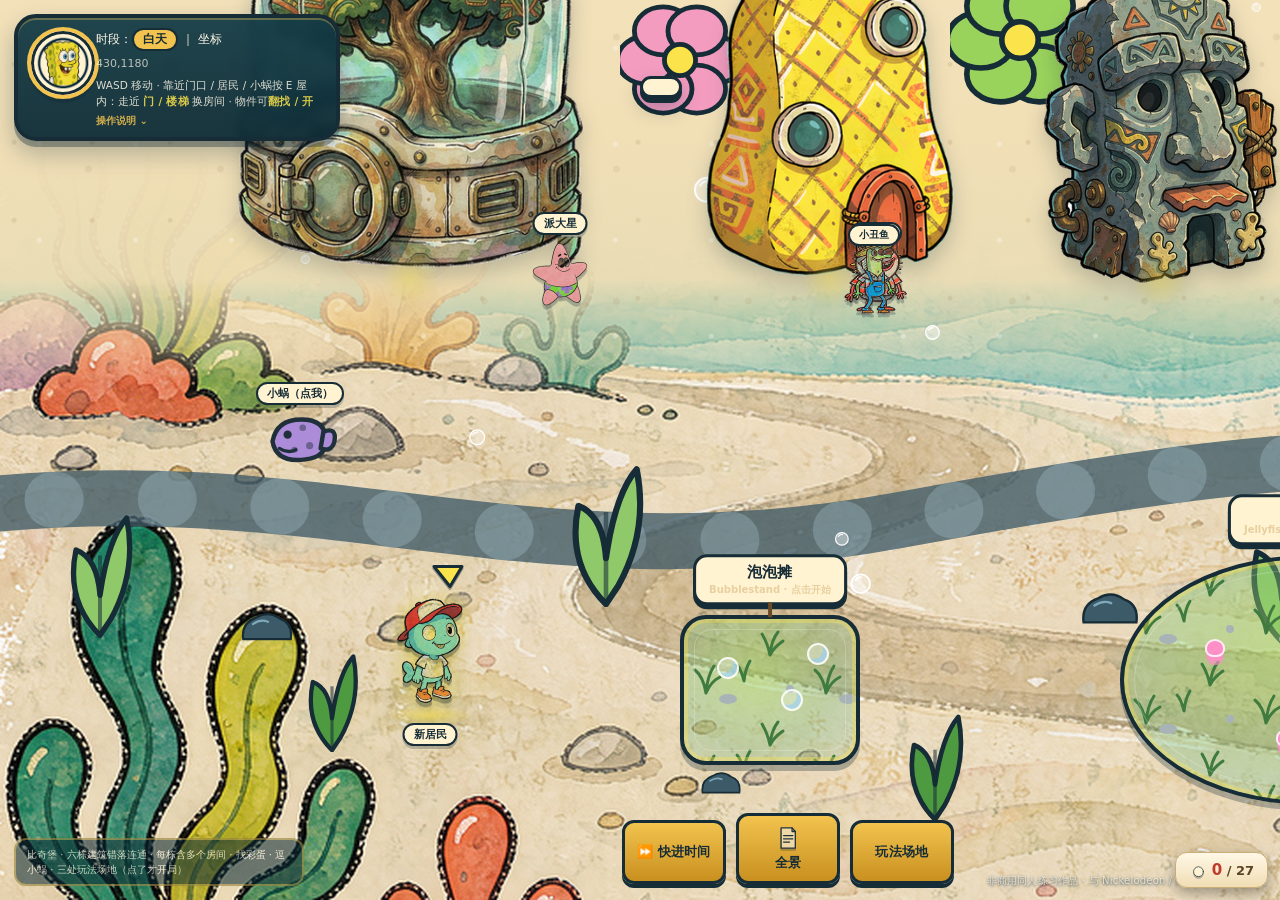
==== commit 836e7b0e: "feat: 莉娜式物件散布 + 12 位随机居民 + 主角形象强化 - index.html: 14 个房间 89 处物件坐标重排（贴墙/地面/桌面分层散布，不再两行网格） - skin.js: dr" ====
--- a/src/index.html
+++ b/src/index.html
@@ -1020,20 +1020,20 @@
         {t:'table',x:150,y:430},{t:'table',x:400,y:470},{t:'table',x:680,y:430}
       ],
       objects:OB([
-        ['ticket',470,640,'🎫','取号机',70,64,'一台咔哒作响的取号机，吐出皱巴巴的号码条。','','ticket'],
-        ['register',600,210,'💵','收银台',74,64,'章鱼哥的收银机，旁边贴着「ORDER HERE」。','','register'],
+        ['ticket',930,570,'🎫','取号机',70,64,'一台咔哒作响的取号机，吐出皱巴巴的号码条。','','ticket'],
+        ['register',585,208,'💵','收银台',74,64,'章鱼哥的收银机，旁边贴着「ORDER HERE」。','','register'],
         ['window',320,236,'🪟','出餐窗口',76,64,'通往后厨的出餐窗口，能闻到煎肉饼的香味。','','window'],
-        ['pickup',790,236,'🍽️','取餐台',76,64,'做好的蟹黄堡会摆在这里等你来拿。','','pickup'],
-        ['tip',690,340,'🪙','小费罐',58,52,'空空的小费罐，章鱼哥说「别指望」。','','rummage',
+        ['pickup',785,232,'🍽️','取餐台',76,64,'做好的蟹黄堡会摆在这里等你来拿。','','pickup'],
+        ['tip',655,300,'🪙','小费罐',58,52,'空空的小费罐，章鱼哥说「别指望」。','','rummage',
           {title:'小费罐里',slots:[
             {ic:'🪙',tx:'两枚硬币',desc:'一枚是比奇堡的，一枚不知道哪来的。'},
             {ic:'🧾',tx:'一张小票',desc:'字迹被水泡得有点糊。'},
             {ic:'✉️',tx:'罐底压着东西',desc:'好像还有夹层……',deep:true,egg:'e7_tip'}]}],
-        ['jukebox',150,340,'🎵','点唱机',58,54,'投币就能放《F.U.N. Song》，章鱼哥禁止播放。','','toggle',
+        ['jukebox',118,430,'🎵','点唱机',58,54,'投币就能放《F.U.N. Song》，章鱼哥禁止播放。','','toggle',
           {on:'♪ 点唱机响起来了，章鱼哥的眉头皱得更紧了。',off:'点唱机安静了，收银台后传来一声如释重负的叹气。',fx:'music'}],
         ['menu',520,140,'📋','菜单牌',58,52,'蟹黄堡 $2.99，加芝士 +$0.50。','','peek',null],
-        ['salt',188,452,'🧂','桌盐',48,44,'瓶口有点结块。'],
-        ['fries',710,452,'🍟','薯条',48,44,'凉掉了，蟹老板说「凉了也要收钱」。']
+        ['salt',178,426,'🧂','桌盐',48,44,'瓶口有点结块。'],
+        ['fries',698,426,'🍟','薯条',48,44,'凉掉了，蟹老板说「凉了也要收钱」。']
       ]),
       seats:SEAT([
         [132,510,'🪑','红白格餐桌的椅子','你拉出椅子坐下，桌面还留着上一桌的盐粒。'],
@@ -1053,26 +1053,26 @@
         {t:'tag',x:900,y:126,label:'🗄 储物柜'},{t:'table',x:520,y:470}
       ],
       objects:OB([
-        ['grill',150,200,'🍳','煎炉',64,58,'双面煎炉，海绵宝宝说它「有自己的脾气」。','','toggle',
+        ['grill',180,320,'🍳','煎炉',64,58,'双面煎炉，海绵宝宝说它「有自己的脾气」。','','toggle',
           {on:'🔥 煎炉点着了，滋滋作响，蒸汽往上冒。',off:'煎炉关了，后厨一下子安静下来。',fx:'steam'}],
-        ['fridge',238,200,'🧊','冰箱',64,60,'门上贴满「记得微笑」的便签。','','rummage',
+        ['fridge',96,178,'🧊','冰箱',64,60,'门上贴满「记得微笑」的便签。','','rummage',
           {title:'冰箱里',slots:[
             {ic:'🥩',tx:'一排肉饼',desc:'码得整整齐齐，每个都一样圆。'},
             {ic:'🥬',tx:'生菜',desc:'还带着水珠。'},
             {ic:'🧂',tx:'粉色酱料瓶',desc:'「别让痞老板看见」——标签背面。'},
             {ic:'🧾',tx:'最里层冻着东西',desc:'好像还有夹层……',deep:true,egg:'e4_draft'}]}],
-        ['cabinet',326,200,'🗄️','储物柜',62,58,'备用围裙和锅铲都塞在这里。','','rummage',
+        ['cabinet',318,178,'🗄️','储物柜',62,58,'备用围裙和锅铲都塞在这里。','','rummage',
           {title:'储物柜里',slots:[
             {ic:'🧑‍🍳',tx:'备用围裙',desc:'洗得发白。'},
             {ic:'🥄',tx:'备用锅铲',desc:'和外面那把一模一样。'},
             {ic:'📦',tx:'空盒子',desc:'什么也没有，海绵宝宝大概留着装气泡用的。'}]}],
-        ['spatula',150,270,'🥄','金锅铲',58,54,'擦得能照出人影。','','spin',
+        ['spatula',262,352,'🥄','金锅铲',58,54,'擦得能照出人影。','','spin',
           {back:'背面刻着「给最靠谱的厨师」，落款是一个歪歪的菠萝。',egg:'e5_spatula'}],
-        ['sauce',238,270,'🧂','酱料瓶',58,54,'粉色标签，摇一摇会冒泡。','标签背面手写：别让痞老板看见。'],
-        ['sesame',326,270,'⚪','一粒芝麻',52,48,'从面包上掉下来的。','','collect',{egg:'e6_sesame'}],
-        ['drink',470,200,'🥤','饮料机',58,52,'第三格永远写着「维修中」。','','toggle',
+        ['sauce',368,540,'🧂','酱料瓶',58,54,'粉色标签，摇一摇会冒泡。','标签背面手写：别让痞老板看见。'],
+        ['sesame',428,356,'⚪','一粒芝麻',52,48,'从面包上掉下来的。','','collect',{egg:'e6_sesame'}],
+        ['drink',648,236,'🥤','饮料机',58,52,'第三格永远写着「维修中」。','','toggle',
           {on:'🥤 饮料机咕噜咕噜冒起了泡。',off:'饮料机停了。',fx:'bubble'}],
-        ['bin',470,270,'🗑️','垃圾桶',54,50,'盖子上贴着「请勿投放海霸糊」。','','rummage',
+        ['bin',892,516,'🗑️','垃圾桶',54,50,'盖子上贴着「请勿投放海霸糊」。','','rummage',
           {title:'垃圾桶里',slots:[
             {ic:'🧾',tx:'一张废订单',desc:'写错了一个字就被揉掉了。'},
             {ic:'🈳',tx:'……',desc:'除此之外什么也没有。'}]}]
@@ -1091,21 +1091,21 @@
         {t:'tag',x:900,y:126,label:'🖼 画像'},{t:'table',x:520,y:470}
       ],
       objects:OB([
-        ['safe',150,200,'💰','保险柜',64,58,'锁孔有被人反复撬过的痕迹。','','rummage',
+        ['safe',132,192,'💰','保险柜',64,58,'锁孔有被人反复撬过的痕迹。','','rummage',
           {title:'保险柜里',slots:[
             {ic:'💰',tx:'一袋钱',desc:'蟹老板数了三遍，还是不放心。'},
             {ic:'🖼️',tx:'一张旧照片',desc:'年轻的蟹老板站在一间小船屋前。',egg:'e2_photo'},
             {ic:'📜',tx:'柜门内侧贴着东西',desc:'好像还有夹层……',deep:true,egg:'e1_recipe'}]}],
-        ['ledger',238,200,'📒','账本',58,54,'密密麻麻的营业额，每一页都写着「钱」。','','rummage',
+        ['ledger',298,482,'📒','账本',58,54,'密密麻麻的营业额，每一页都写着「钱」。','','rummage',
           {title:'账本里',slots:[
             {ic:'📈',tx:'今日营业额',desc:'末尾画了个小小的笑脸，又划掉了。'},
             {ic:'📄',tx:'夹着的一页',desc:'是张旧收据，字迹很潦草。'}]}],
-        ['portrait',326,200,'🖼️','画像',58,52,'船长制服，眼神格外得意。','','spin',
+        ['portrait',556,148,'🖼️','画像',58,52,'船长制服，眼神格外得意。','','spin',
           {back:'画布背面写着：「第一枚金币，别弄丢。」'}],
-        ['coin1',150,270,'🪙','第一枚金币',52,48,'被单独摆在绒布上。','','collect',{egg:'e3_coin'}],
-        ['desklamp',238,270,'💡','台灯',52,48,'照亮账本的一小圈。','','toggle',
+        ['coin1',218,598,'🪙','第一枚金币',52,48,'被单独摆在绒布上。','','collect',{egg:'e3_coin'}],
+        ['desklamp',428,296,'💡','台灯',52,48,'照亮账本的一小圈。','','toggle',
           {on:'💡 台灯亮了，账本上的数字更刺眼了。',off:'台灯灭了，办公室暗下来。',fx:'lamp'}],
-        ['anchor',326,270,'⚓','旧船锚',54,50,'据说是开张那年挂上的。']
+        ['anchor',764,216,'⚓','旧船锚',54,50,'据说是开张那年挂上的。']
       ]),
       seats:SEAT([[520,550,'🪑','办公椅','你刚坐下，蟹老板就抬眼看了看你手里的账本。']]),
       npcs:[{id:'krabs',x:600,y:290}],
@@ -1120,19 +1120,19 @@
         {t:'tag',x:474,y:126,label:'🎷 竖笛角'},{t:'tag',x:900,y:126,label:'🪜 楼梯口'}
       ],
       objects:OB([
-        ['clarinet',150,200,'🎷','竖笛',62,58,'擦得锃亮，是章鱼哥唯一肯天天碰的东西。','','spin',
+        ['clarinet',818,192,'🎷','竖笛',62,58,'擦得锃亮，是章鱼哥唯一肯天天碰的东西。','','spin',
           {back:'笛身内侧刻着：献给「无人知晓的艺术家」。',egg:'e9_clarinet'}],
-        ['lamp',238,200,'💡','台灯',52,48,'暖黄的光，是这屋里唯一暖的东西。','','toggle',
+        ['lamp',168,192,'💡','台灯',52,48,'暖黄的光，是这屋里唯一暖的东西。','','toggle',
           {on:'💡 台灯亮了。',off:'台灯灭了，屋里只剩窗外的微光。',fx:'lamp'}],
-        ['gramophone',326,200,'🎵','唱片机',58,54,'一张没有封套的黑胶。','','toggle',
+        ['gramophone',238,522,'🎵','唱片机',58,54,'一张没有封套的黑胶。','','toggle',
           {on:'🎵 唱片转起来了，是一段很慢的竖笛独奏。',off:'唱片停了。',fx:'music'}],
-        ['cushion',150,280,'🛋️','沙发垫',58,52,'凹陷刚好是一个人形的深度。','','rummage',
+        ['cushion',566,596,'🛋️','沙发垫',58,52,'凹陷刚好是一个人形的深度。','','rummage',
           {title:'沙发垫底下',slots:[
             {ic:'📺',tx:'遥控器',desc:'电池盖用胶带缠着。'},
             {ic:'🎟️',tx:'一张旧票根',desc:'很多年前的音乐会，座位很差。'},
             {ic:'🪙',tx:'一枚硬币',desc:'不知道滚进去多久了。'}]}],
-        ['selfportrait',238,280,'🖼️','自画像',60,56,'画里的人比本人帅了大概三倍。','画布背面还有一张写了一半的纸。','peek'],
-        ['coffee',326,280,'☕','咖啡杯',52,48,'杯底一圈旧渍，早就凉了。']
+        ['selfportrait',482,158,'🖼️','自画像',60,56,'画里的人比本人帅了大概三倍。','画布背面还有一张写了一半的纸。','peek'],
+        ['coffee',382,328,'☕','咖啡杯',52,48,'杯底一圈旧渍，早就凉了。']
       ]),
       seats:SEAT([
         [230,560,'🛋','旧沙发','你坐下去，沙发发出一声疲惫的「噗」。'],
@@ -1150,18 +1150,18 @@
         {t:'tag',x:900,y:126,label:'🪜 楼梯'}
       ],
       objects:OB([
-        ['paintbox',150,200,'🎨','画具箱',62,58,'十二种灰，他管这叫「情绪色阶」。','','rummage',
+        ['paintbox',148,472,'🎨','画具箱',62,58,'十二种灰，他管这叫「情绪色阶」。','','rummage',
           {title:'画具箱里',slots:[
             {ic:'🎨',tx:'十二管灰',desc:'从「Monday」到「Sunday」，全是灰。'},
             {ic:'🖼️',tx:'一张没寄出的画',desc:'画的是凤梨屋，颜色意外地亮。'},
             {ic:'🌈',tx:'最底下压着一管',desc:'好像还有夹层……',deep:true,egg:'e10_joy'}]}],
-        ['easel',238,200,'🖌️','画架',62,58,'夹着一幅「阴天的比奇堡」。','','spin',
+        ['easel',296,300,'🖌️','画架',62,58,'夹着一幅「阴天的比奇堡」。','','spin',
           {back:'画架背面有个小小的签名：S.Q.，写得格外认真。'}],
-        ['curtain',326,200,'🪟','窗帘',58,54,'拉得严严实实。','','toggle',
+        ['curtain',702,168,'🪟','窗帘',58,54,'拉得严严实实。','','toggle',
           {on:'🪟 窗帘拉开了，正对着海绵宝宝的凤梨屋。',off:'窗帘又拉上了，他大概松了口气。',fx:'curtain'}],
-        ['record',150,280,'💿','唱片',54,50,'标签写着「我自己吹的」。'],
-        ['calendar',238,280,'📅','日历',52,48,'每过一个休息日就划掉一格，划得很用力。'],
-        ['paint',326,280,'🖌️','画笔',52,48,'笔尖洗得很干净，只有一支沾过亮色。']
+        ['record',478,578,'💿','唱片',54,50,'标签写着「我自己吹的」。'],
+        ['calendar',852,196,'📅','日历',52,48,'每过一个休息日就划掉一格，划得很用力。'],
+        ['paint',196,598,'🖌️','画笔',52,48,'笔尖洗得很干净，只有一支沾过亮色。']
       ]),
       seats:SEAT([[500,560,'🪑','画凳','坐在画凳上，那幅灰蓝色的画忽然顺眼了一点。']]),
       npcs:[],
@@ -1177,17 +1177,17 @@
         {t:'tag',x:900,y:126,label:'🪜 楼梯'}
       ],
       objects:OB([
-        ['nightstand',150,200,'🗄️','床头柜',62,58,'抽屉没关严，露出一点纸角。','','rummage',
+        ['nightstand',178,522,'🗄️','床头柜',62,58,'抽屉没关严，露出一点纸角。','','rummage',
           {title:'床头柜里',slots:[
             {ic:'👓',tx:'一副老花镜',desc:'其实他从不戴。'},
             {ic:'🛢️',tx:'竖笛保养油',desc:'用小布包着。'},
             {ic:'📄',tx:'抽屉最底一层',desc:'好像还有夹层……',deep:true,egg:'e11_resign'}]}],
-        ['vinyl',238,200,'💿','黑胶唱片',54,50,'没有封套，只有三道划痕。','','collect',{egg:'e12_vinyl'}],
-        ['statue',326,200,'🗿','小摩艾',54,50,'屋子的迷你模型，表情和主人一模一样。','','spin',
+        ['vinyl',336,582,'💿','黑胶唱片',54,50,'没有封套，只有三道划痕。','','collect',{egg:'e12_vinyl'}],
+        ['statue',892,178,'🗿','小摩艾',54,50,'屋子的迷你模型，表情和主人一模一样。','','spin',
           {back:'底座刻着一行小字：「无人知晓，也无妨。」'}],
-        ['window',150,280,'🪟','天窗',58,54,'斜斜地漏下一道光，能看见水母飘过。'],
-        ['magazine',238,280,'📖','艺术杂志',58,52,'翻到「如何忍受喧闹的邻居」那一页。'],
-        ['coffee',326,280,'☕','凉咖啡',52,48,'和楼下那杯是同一时间泡的。']
+        ['window',542,158,'🪟','天窗',58,54,'斜斜地漏下一道光，能看见水母飘过。'],
+        ['magazine',238,338,'📖','艺术杂志',58,52,'翻到「如何忍受喧闹的邻居」那一页。'],
+        ['coffee',662,538,'☕','凉咖啡',52,48,'和楼下那杯是同一时间泡的。']
       ]),
       seats:SEAT([[930,460,'🛏','床沿','坐在床沿，天窗正好落下一小块光。']]),
       npcs:[],
@@ -1203,15 +1203,15 @@
         {t:'arch',x:1080,y:24,w:76,h:230,label:'菠萝顶 · 天窗'}
       ],
       objects:OB([
-        ['clock',150,200,'⏰','闹钟',62,58,'每天 5:59 准时炸响，海绵宝宝说这是「最好的朋友」。','背面贴着一张小纸条：今天也要比昨天更开心。','peek'],
-        ['garyl',238,200,'🐌','小蜗',62,58,'壳上有一圈彩虹贴纸，正慢慢地啃墙皮。','','egg',
+        ['clock',178,178,'⏰','闹钟',62,58,'每天 5:59 准时炸响，海绵宝宝说这是「最好的朋友」。','背面贴着一张小纸条：今天也要比昨天更开心。','peek'],
+        ['garyl',298,542,'🐌','小蜗',62,58,'壳上有一圈彩虹贴纸，正慢慢地啃墙皮。','','egg',
           {egg:'e13_gary',tries:3,hint:'（逗一逗它）……它慢慢转过头。'}],
-        ['jellynet',326,200,'🥅','水母网',58,54,'杆子上还挂着一点荧光粉。','','spin',
+        ['jellynet',642,168,'🥅','水母网',58,54,'杆子上还挂着一点荧光粉。','','spin',
           {back:'网柄上刻着「Jellyfishing #001」。'}],
-        ['tv',150,280,'📺','贝壳电视',58,52,'正放着《美人鱼战士》重播。','','toggle',
+        ['tv',846,262,'📺','贝壳电视',58,52,'正放着《美人鱼战士》重播。','','toggle',
           {on:'📺 电视亮了：「企鹅男孩与美人鱼战士！」',off:'电视关了，屋里只剩闹钟滴答。',fx:'tv'}],
-        ['hat',238,280,'🧢','蟹堡王帽',58,52,'帽檐被洗得发白，从不摘下。'],
-        ['pine',326,280,'🍍','菠萝摆件',52,48,'「欢迎来到我的菠萝」的小模型。']
+        ['hat',418,342,'🧢','蟹堡王帽',58,52,'帽檐被洗得发白，从不摘下。'],
+        ['pine',618,578,'🍍','菠萝摆件',52,48,'「欢迎来到我的菠萝」的小模型。']
       ]),
       seats:SEAT([
         [220,560,'🛋','菠萝沙发','你陷进软软的沙发里，小蜗在旁边慢吞吞地爬。'],
@@ -1228,17 +1228,17 @@
         {t:'tag',x:900,y:126,label:'🛏 菠萝床'},{t:'table',x:520,y:470}
       ],
       objects:OB([
-        ['fridge',150,200,'🧊','冰箱',64,60,'门上贴满便签。','','rummage',
+        ['fridge',118,188,'🧊','冰箱',64,60,'门上贴满便签。','','rummage',
           {title:'冰箱里',slots:[
             {ic:'🥤',tx:'一瓶汽水',desc:'气泡还在冒。'},
             {ic:'🍍',tx:'半颗菠萝',desc:'切得歪歪扭扭。'},
             {ic:'🧾',tx:'最里层冻着东西',desc:'好像还有夹层……',deep:true,egg:'e14_pinedraft'}]}],
-        ['record',238,200,'🎵','唱片机',58,54,'放着《F.U.N. Song》，针尖有点跳。','','toggle',
+        ['record',478,558,'🎵','唱片机',58,54,'放着《F.U.N. Song》，针尖有点跳。','','toggle',
           {on:'🎵 「F 是朋友，U 是你和我～」',off:'唱片停了。',fx:'music'}],
-        ['bed',326,200,'🛏','菠萝床',80,66,'圆圆的床，被子是菠萝格纹。'],
-        ['jar',150,280,'🫙','玻璃罐',52,48,'装着他抓到的第一只水母留下的气泡。','','collect',{egg:'e22_bubble'}],
-        ['toothbrush',238,280,'🪥','牙刷',52,48,'刷毛被压得平平的，据说一天用八次。'],
-        ['photo',326,280,'🖼️','水母照',58,52,'他笑得眼睛都没了。']
+        ['bed',892,522,'🛏','菠萝床',80,66,'圆圆的床，被子是菠萝格纹。'],
+        ['jar',258,302,'🫙','玻璃罐',52,48,'装着他抓到的第一只水母留下的气泡。','','collect',{egg:'e22_bubble'}],
+        ['toothbrush',378,432,'🪥','牙刷',52,48,'刷毛被压得平平的，据说一天用八次。'],
+        ['photo',702,158,'🖼️','水母照',58,52,'他笑得眼睛都没了。']
       ]),
       seats:SEAT([[930,390,'🛏','菠萝床边','坐在床沿，闹钟正好又响了一次。']]),
       npcs:[],
@@ -1253,18 +1253,18 @@
         {t:'tag',x:900,y:126,label:'🪨 翻石入口'},{t:'rug',x:170,y:450,w:300,h:170}
       ],
       objects:OB([
-        ['tv',150,200,'📺','石头电视',64,58,'屏幕只有雪花，派大星说「这集最好看」。','','toggle',
+        ['tv',872,216,'📺','石头电视',64,58,'屏幕只有雪花，派大星说「这集最好看」。','','toggle',
           {on:'📺 雪花更亮了：「这集最好看！」',off:'电视关了，沙子静悄悄的。',fx:'tv'}],
-        ['chips',238,200,'🍬','糖罐',58,54,'装满了包装纸，糖早吃完了。','','rummage',
+        ['chips',298,522,'🍬','糖罐',58,54,'装满了包装纸，糖早吃完了。','','rummage',
           {title:'糖罐里',slots:[
             {ic:'🍬',tx:'一堆包装纸',desc:'数了数，一共七张。'},
             {ic:'🦷',tx:'一颗硬糖',desc:'黏在罐底，拿不下来。'},
             {ic:'📄',tx:'罐底压着一张纸',desc:'好像还有夹层……',deep:true,egg:'e15_quiz'}]}],
-        ['phone',326,200,'📞','石头电话',58,54,'只有两个键：「喂」和「不喂」。'],
-        ['conch',150,280,'🐚','海螺',56,52,'凑近听，里面像有人打呼噜。','','spin',
+        ['phone',158,262,'📞','石头电话',58,54,'只有两个键：「喂」和「不喂」。'],
+        ['conch',378,622,'🐚','海螺',56,52,'凑近听，里面像有人打呼噜。','','spin',
           {back:'螺口贴着标签：「派大星 · 打呼噜录音 · 第一版」。'}],
-        ['sandcastle',238,280,'🏰','沙堡',62,58,'歪歪扭扭，插着一根小旗。','','collect',{egg:'e23_flag'}],
-        ['shovel',326,280,'🥄','铲子',52,48,'派大星说这是「思考工具」。']
+        ['sandcastle',642,382,'🏰','沙堡',62,58,'歪歪扭扭，插着一根小旗。','','collect',{egg:'e23_flag'}],
+        ['shovel',762,562,'🥄','铲子',52,48,'派大星说这是「思考工具」。']
       ]),
       seats:SEAT([
         [230,560,'🛋','沙沙发','你一坐下去就陷了半截，沙子从缝里漏出来。'],
@@ -1281,18 +1281,18 @@
         {t:'tag',x:900,y:126,label:'💡 沙灯'},{t:'rug',x:170,y:450,w:300,h:170}
       ],
       objects:OB([
-        ['fridge',150,200,'🧊','沙冰箱',62,58,'其实是个装沙的木箱，冰着一瓶汽水。','','rummage',
+        ['fridge',128,198,'🧊','沙冰箱',62,58,'其实是个装沙的木箱，冰着一瓶汽水。','','rummage',
           {title:'沙冰箱里',slots:[
             {ic:'🥤',tx:'一瓶汽水',desc:'冰得刚好。'},
             {ic:'🏖️',tx:'半箱沙',desc:'不知道为什么也在里面。'},
             {ic:'🍪',tx:'一块饼干',desc:'用纸包着，看起来很旧。'}]}],
-        ['rocktop',238,200,'🪨','石头顶',58,54,'从上面能看见整个康康路。','','spin',
+        ['rocktop',848,178,'🪨','石头顶',58,54,'从上面能看见整个康康路。','','spin',
           {back:'石缝里塞着一张涂鸦，旁边两个歪扭的小人。',egg:'e16_doodle'}],
-        ['paper',326,200,'📰','旧报纸',54,50,'日期是三年前的，被拿来垫桌脚。'],
-        ['cookie',150,280,'🍪','饼干',52,48,'咬了一口就放在那儿，忘了。','','collect',{egg:'e24_cookie'}],
-        ['lamp',238,280,'💡','沙灯',52,48,'灯泡埋在沙里，光是暖的。','','toggle',
+        ['paper',502,298,'📰','旧报纸',54,50,'日期是三年前的，被拿来垫桌脚。'],
+        ['cookie',218,482,'🍪','饼干',52,48,'咬了一口就放在那儿，忘了。','','collect',{egg:'e24_cookie'}],
+        ['lamp',638,562,'💡','沙灯',52,48,'灯泡埋在沙里，光是暖的。','','toggle',
           {on:'💡 沙灯亮了，石头底下暖乎乎的。',off:'沙灯灭了。',fx:'lamp'}],
-        ['star',326,280,'⭐','海星摆件',52,48,'和本人长得一模一样，只是小一点。']
+        ['star',898,422,'⭐','海星摆件',52,48,'和本人长得一模一样，只是小一点。']
       ]),
       seats:SEAT([[900,390,'🪨','石头边','坐在石头边上晃腿，派大星说这样最舒服。']]),
       npcs:[],
@@ -1308,17 +1308,17 @@
         {t:'tag',x:900,y:126,label:'🪖 头盔'}
       ],
       objects:OB([
-        ['scope',150,200,'🔬','显微镜',58,54,'载玻片上是一粒比奇堡的沙。','','spin',
+        ['scope',762,238,'🔬','显微镜',58,54,'载玻片上是一粒比奇堡的沙。','','spin',
           {back:'旁边笔记写着：这里的沙「成分异常，疑似含大量欢乐」。',egg:'e17_sandnote'}],
-        ['board',238,200,'📐','科学白板',64,58,'画满公式，中间被擦出一小块空白。','空白处留了一行小字：科学也解释不了海绵宝宝为什么这么开心。','peek'],
-        ['helmet',326,200,'🪖','空气头盔',62,58,'面罩擦得一点水痕都没有。','','collect',{egg:'e25_helmet'}],
-        ['nutjar',150,280,'🫙','坚果罐',52,48,'标签写着「实验经费」。','','rummage',
+        ['board',198,168,'📐','科学白板',64,58,'画满公式，中间被擦出一小块空白。','空白处留了一行小字：科学也解释不了海绵宝宝为什么这么开心。','peek'],
+        ['helmet',878,462,'🪖','空气头盔',62,58,'面罩擦得一点水痕都没有。','','collect',{egg:'e25_helmet'}],
+        ['nutjar',338,422,'🫙','坚果罐',52,48,'标签写着「实验经费」。','','rummage',
           {title:'坚果罐里',slots:[
             {ic:'🌰',tx:'几颗橡果',desc:'贴着「德州特产，勿动」。'},
             {ic:'🍪',tx:'一包零食',desc:'所谓「实验经费」。'},
             {ic:'📝',tx:'压在底下的一张便签',desc:'「别告诉海绵宝宝我囤了零食」——珊迪。'}]}],
-        ['gauge',238,280,'🌡️','气压表',56,52,'指针稳稳停在「1 个大气压」。'],
-        ['robotarm',326,280,'🦾','机械臂',56,52,'末端夹着一颗螺丝，一动不动。','','toggle',
+        ['gauge',502,158,'🌡️','气压表',56,52,'指针稳稳停在「1 个大气压」。'],
+        ['robotarm',618,542,'🦾','机械臂',56,52,'末端夹着一颗螺丝，一动不动。','','toggle',
           {on:'🦾 机械臂咔哒一声动了一下，又停住了。',off:'机械臂回到待机。',fx:'robot'}]
       ]),
       seats:SEAT([[230,560,'🪑','实验凳','你坐上实验凳，白板上的公式好像忽然亲切了些。']]),
@@ -1333,18 +1333,18 @@
         {t:'tag',x:900,y:126,label:'🚩 德州旗'},{t:'rug',x:520,y:450,w:260,h:170}
       ],
       objects:OB([
-        ['barbell',150,200,'🏋️','杠铃',70,58,'两边各挂了三片，珊迪说这是热身。','','spin',
+        ['barbell',258,562,'🏋️','杠铃',70,58,'两边各挂了三片，珊迪说这是热身。','','spin',
           {back:'杠片背面写着「热身用 · 别加片了」。'}],
-        ['computer',238,200,'💻','终端',56,52,'屏幕上跑着一行看不懂的数据。','','rummage',
+        ['computer',822,248,'💻','终端',56,52,'屏幕上跑着一行看不懂的数据。','','rummage',
           {title:'终端日志里',slots:[
             {ic:'📊',tx:'气压曲线',desc:'平得像一条直线。'},
             {ic:'🌡️',tx:'空气成分',desc:'干燥，含氧量正常。'},
             {ic:'📝',tx:'最后一条日志',desc:'好像还有夹层……',deep:true,egg:'e18_log'}]}],
-        ['flag',326,200,'🚩','德州旗',58,52,'挂在圆顶内侧。','','toggle',
+        ['flag',482,158,'🚩','德州旗',58,52,'挂在圆顶内侧。','','toggle',
           {on:'🚩 空调开大，旗子哗啦啦地飘。',off:'空调停了，旗子垂下来。',fx:'flag'}],
-        ['flower',150,280,'🌼','花',52,48,'圆顶里唯一一朵真花，被照顾得很好。'],
-        ['treestump',238,280,'🪵','树桩',58,54,'年轮上刻着「比奇堡 · 第二年」。'],
-        ['acorn',326,280,'🌰','橡果',52,48,'贴着「勿动」的标签。','','collect',{egg:'e26_acorn'}]
+        ['flower',158,422,'🌼','花',52,48,'圆顶里唯一一朵真花，被照顾得很好。'],
+        ['treestump',658,562,'🪵','树桩',58,54,'年轮上刻着「比奇堡 · 第二年」。'],
+        ['acorn',382,332,'🌰','橡果',52,48,'贴着「勿动」的标签。','','collect',{egg:'e26_acorn'}]
       ]),
       seats:SEAT([[560,560,'🪵','树桩凳','坐在树桩上，能闻到一点橡木味。']]),
       npcs:[],
@@ -1360,20 +1360,20 @@
         {t:'tag',x:900,y:126,label:'🖥 凯伦'}
       ],
       objects:OB([
-        ['karen',150,200,'🖥️','凯伦',68,58,'一台会翻白眼的电脑，痞老板唯一的下属兼妻子。','','toggle',
+        ['karen',898,198,'🖥️','凯伦',68,58,'一台会翻白眼的电脑，痞老板唯一的下属兼妻子。','','toggle',
           {on:'🖥️ 凯伦弹出一行：「计划失败次数累计 1,204 次。」',off:'凯伦把屏幕暗下去了。',fx:'karen',egg:'e19_fail'}],
-        ['chum',238,200,'🥣','海霸糊桶',64,58,'绿色的糊状物，盖子开着，味道很执着。','','rummage',
+        ['chum',502,298,'🥣','海霸糊桶',64,58,'绿色的糊状物，盖子开着，味道很执着。','','rummage',
           {title:'海霸糊桶里',slots:[
             {ic:'🥣',tx:'绿色的糊',desc:'它轻微地动了一下。'},
             {ic:'🥄',tx:'一把长勺',desc:'插在糊里，立得很稳。'},
             {ic:'📝',tx:'桶壁贴着一张纸',desc:'只写了一个字：「呕」。'}]}],
-        ['register',326,200,'💵','收银机',58,54,'抽屉空着，蛛网从出钞口拉到按键。','','rummage',
+        ['register',702,218,'💵','收银机',58,54,'抽屉空着，蛛网从出钞口拉到按键。','','rummage',
           {title:'收银机抽屉里',slots:[
             {ic:'🕸️',tx:'一层蛛网',desc:'完好无损，看得出来很久没开过。'},
             {ic:'🪙',tx:'一枚硬币',desc:'不知道是哪一年的顾客留下的。'}]}],
-        ['menu',150,280,'📋','菜单',58,52,'只有一道菜，价格被改了七次，越来越低。','最下面手写：「买一送一，送的也是海霸糊」。','peek'],
-        ['flyer',238,280,'📄','传单',56,52,'「海之霸，第二份半价」——没人领过。'],
-        ['stool',326,280,'🪑','吧台凳',52,48,'凳面积了薄薄一层灰。']
+        ['menu',238,178,'📋','菜单',58,52,'只有一道菜，价格被改了七次，越来越低。','最下面手写：「买一送一，送的也是海霸糊」。','peek'],
+        ['flyer',618,482,'📄','传单',56,52,'「海之霸，第二份半价」——没人领过。'],
+        ['stool',422,602,'🪑','吧台凳',52,48,'凳面积了薄薄一层灰。']
       ]),
       seats:SEAT([
         [110,560,'🪑','空吧台凳','你坐上吧台凳，凯伦抬眼看了你一下，又低下去了。'],
@@ -1390,17 +1390,17 @@
         {t:'tag',x:900,y:126,label:'🧪 试剂架'},{t:'shelf',x:880,y:250,w:220,h:22}
       ],
       objects:OB([
-        ['scanner',150,200,'🔍','秘方扫描仪',64,58,'对准蟹堡王方向的天线，从来没成功过。','','spin',
+        ['scanner',848,298,'🔍','秘方扫描仪',64,58,'对准蟹堡王方向的天线，从来没成功过。','','spin',
           {back:'内部日志：目标距离 320 米，失败原因「海绵宝宝挡住了」。'}],
-        ['plan',238,200,'🗺️','偷秘方计划图',60,54,'画满箭头和叉，最新一张写着「第 1205 次」。','','rummage',
+        ['plan',298,168,'🗺️','偷秘方计划图',60,54,'画满箭头和叉，最新一张写着「第 1205 次」。','','rummage',
           {title:'计划图里',slots:[
             {ic:'➡️',tx:'一堆箭头',desc:'从海之霸指向蟹堡王，又被划掉。'},
             {ic:'❌',tx:'密密麻麻的叉',desc:'每一张都写着「失败」。'},
             {ic:'📄',tx:'最新一张的背面',desc:'好像还有夹层……',deep:true,egg:'e20_lonely'}]}],
-        ['jar',326,200,'🧪','试剂瓶',52,48,'标签写着「秘密武器」。','','collect',{egg:'e27_weapon'}],
-        ['bucket',150,280,'🪣','空桶',56,52,'今天一桶都没卖出去。'],
-        ['portrait',238,280,'🖼️','全家福',58,52,'痞老板、凯伦，还有一台更小的电脑。'],
-        ['mop',326,280,'🧹','拖把',52,48,'痞老板拖地时得扛着比自己高两倍的东西。']
+        ['jar',178,422,'🧪','试剂瓶',52,48,'标签写着「秘密武器」。','','collect',{egg:'e27_weapon'}],
+        ['bucket',478,558,'🪣','空桶',56,52,'今天一桶都没卖出去。'],
+        ['portrait',638,178,'🖼️','全家福',58,52,'痞老板、凯伦，还有一台更小的电脑。'],
+        ['mop',938,542,'🧹','拖把',52,48,'痞老板拖地时得扛着比自己高两倍的东西。']
       ]),
       seats:SEAT([[900,390,'🪑','控制台椅','坐在凯伦旁边，屏幕弹出：「检测到一位顾客（异常）」。']]),
       npcs:[],
--- a/src/skin.css
+++ b/src/skin.css
@@ -41,8 +41,10 @@
 #paths path{stroke:#405C68!important;stroke-width:56px!important;opacity:.78;}
 #paths path:nth-child(2){stroke:#A6C4CC!important;stroke-width:56px!important;
   opacity:.32!important;stroke-dasharray:3 110!important;}
-/* 玩法场地：去掉「绿色椭圆贴片」感，改成手绘草皮 + 虚线圈 */
-.playspot .psArea{background:radial-gradient(ellipse at 40% 35%,rgba(154,211,92,.42),rgba(79,195,199,.24) 70%,rgba(79,195,199,.08))!important;}
+/* 玩法场地：手绘草皮（SVG 草丛+卵石平铺）+ 墨线圈，替代绿色椭圆贴片 */
+.playspot .psArea{background:
+  url("data:image/svg+xml,%3Csvg xmlns='http://www.w3.org/2000/svg' width='120' height='90' viewBox='0 0 120 90'%3E%3Cg fill='none' stroke='%233F7A3F' stroke-width='3' stroke-linecap='round'%3E%3Cpath d='M22 74 C20 62 16 55 11 51 M22 74 C23 60 26 53 30 47 M22 74 C26 64 32 60 36 58'/%3E%3Cpath d='M86 36 C84 26 81 20 78 15 M86 36 C87 24 90 18 94 13 M86 36 C90 28 95 25 99 22'/%3E%3Cpath d='M60 62 C58 54 56 49 53 46 M60 62 C61 52 63 47 66 42'/%3E%3C/g%3E%3Cellipse cx='44' cy='80' rx='9' ry='5' fill='%23A8B3B8'/%3E%3Ccircle cx='106' cy='70' r='4' fill='%23A8B3B8'/%3E%3C/svg%3E") repeat,
+  radial-gradient(ellipse at 42% 38%,rgba(158,214,102,.55),rgba(110,182,122,.34) 60%,rgba(79,195,199,.12))!important;}
 #world .building{
   transition:transform .28s cubic-bezier(.2,1.5,.5,1),filter .28s ease;
   filter:drop-shadow(0 10px 10px rgba(22,44,54,.22));
@@ -69,17 +71,37 @@
 .actor .disc,#iplayer .disc,#player .disc{
   background:transparent!important;border:0!important;box-shadow:none!important;
   border-radius:0!important;width:92px!important;height:96px!important;overflow:visible;
+  /* 关键：立绘放大后必须从脚底向上生长，否则会埋进地板 */
+  top:auto!important;bottom:-4px!important;
 }
 #iplayer .disc,#player .disc{width:96px!important;height:100px!important;}
+/* 主角强化：比居民更大 + 金色光环 + 头顶弹跳箭头，一眼锁定自己 */
+#player .disc,#iplayer .disc{width:118px!important;height:126px!important;
+  filter:drop-shadow(0 0 10px rgba(251,227,75,.85)) drop-shadow(0 5px 0 rgba(22,44,54,.30));}
+#player .disc:after,#iplayer .disc:after{content:"";position:absolute;left:50%;bottom:-12px;
+  transform:translateX(-50%);width:86px;height:20px;border-radius:50%;
+  background:radial-gradient(ellipse,rgba(251,227,75,.55),transparent 72%);
+  animation:bbRingPulse 1.6s ease-in-out infinite;}
+.bbMarker{position:absolute;left:50%;top:-96px;pointer-events:none;z-index:5;
+  animation:bbArrowBob 1.1s ease-in-out infinite;}
+.bbMarker svg{width:36px;height:27px;filter:drop-shadow(0 2px 0 rgba(22,44,54,.4));}
+@keyframes bbArrowBob{0%,100%{transform:translateX(-50%) translateY(0)}
+  50%{transform:translateX(-50%) translateY(-9px)}}
 .actor .disc .bbCharImg,#iplayer .disc .bbCharImg,#player .disc .bbCharImg{
   width:100%;height:100%;object-fit:contain;
   filter:drop-shadow(0 4px 0 rgba(22,44,54,.28));
   animation:bbBob 2.6s ease-in-out infinite;
 }
+.actor.bot .disc{width:84px!important;height:88px!important;opacity:.96;}
 .actor .nm,#iplayer .nm,#player .nm{
   background:var(--paper)!important;color:var(--ink)!important;border:2px solid var(--ink);
   border-radius:999px;font-weight:900;padding:2px 9px;box-shadow:0 3px 0 rgba(22,44,54,.25);
 }
+/* 立绘放大后，名牌/气泡跟着头顶走，不再压在角色身上 */
+.actor .nm{top:-52px!important;}
+.actor.bot .nm{top:-46px!important;}
+#player .nm,#iplayer .nm{top:auto!important;bottom:-36px!important;}
+.actor .bub,#iplayer .bub{bottom:108px!important;}
 .actor .bub,#iplayer .bub{
   background:var(--paper)!important;color:var(--ink)!important;
   border:3px solid var(--ink);border-radius:18px;font-weight:800;
@@ -248,22 +270,25 @@
 #bbRoomSkin .skinSpin{transform-origin:center;animation:bbSpin 9s linear infinite;}
 #bbRoomSkin .skinBub{animation:bbBubbleUp 6s linear infinite;}
 
-/* 交互物件：去掉白框，改成贴合手绘场景的高亮贴片 */
+/* 交互物件 = 莉娜式场景道具：图标即道具（大小随物件、贴地阴影、微旋转），
+   不再有方框贴片感；名称标签悬停才出现 */
 #room .obj{
-  background:rgba(255,243,210,.10)!important;border:3px solid transparent!important;
-  box-shadow:none!important;border-radius:16px!important;
-  transition:transform .2s cubic-bezier(.2,1.5,.5,1),background .2s ease,border-color .2s ease;
-}
-#room .obj .ic .bbSvg{width:38px;height:38px;filter:drop-shadow(0 3px 0 rgba(22,44,54,.35));}
+  background:transparent!important;border:0!important;
+  box-shadow:none!important;border-radius:0!important;overflow:visible!important;
+  transition:transform .16s ease;
+}
+#room .obj .ic{display:block;width:100%;height:100%;
+  filter:drop-shadow(0 7px 5px rgba(22,44,54,.30));}
+#room .obj .ic .bbSvg{width:100%!important;height:100%!important;}
+#room .obj .bbPropShadow{position:absolute;left:8%;right:8%;bottom:-7px;height:14px;
+  border-radius:50%;pointer-events:none;
+  background:radial-gradient(ellipse,rgba(22,44,54,.26),transparent 72%);}
 #room .obj .tx{background:var(--paper)!important;color:var(--ink)!important;
   border:2px solid var(--ink);border-radius:999px;font-weight:900;padding:1px 8px;
-  font-size:10px;box-shadow:0 2px 0 rgba(22,44,54,.25);}
-#room .obj .tx{opacity:.74;transition:opacity .2s ease,transform .2s ease;}
-#room .obj:hover .tx,#room .obj.active .tx{opacity:1;transform:translateY(-2px);}
-#room .obj:hover,#room .obj.active{
-  transform:translateY(-5px) scale(1.08)!important;
-  background:rgba(251,227,75,.30)!important;border-color:var(--banana)!important;
-  box-shadow:0 0 0 4px rgba(251,227,75,.55),0 8px 16px rgba(22,44,54,.3)!important;}
+  font-size:10px;box-shadow:0 2px 0 rgba(22,44,54,.25);white-space:nowrap;
+  opacity:0!important;transition:opacity .16s ease;pointer-events:none;}
+#room .obj:hover .tx,#room .obj.active .tx{opacity:1!important;transform:translateY(-2px);}
+#room .obj:hover{transform:translateY(-4px) scale(1.06)!important;}
 #room .obj.ready{animation:bbReady 1.3s ease-in-out infinite;}
 #room .obj.taken{opacity:.4;}
 #room .seat{background:var(--paper)!important;border:3px solid var(--ink)!important;
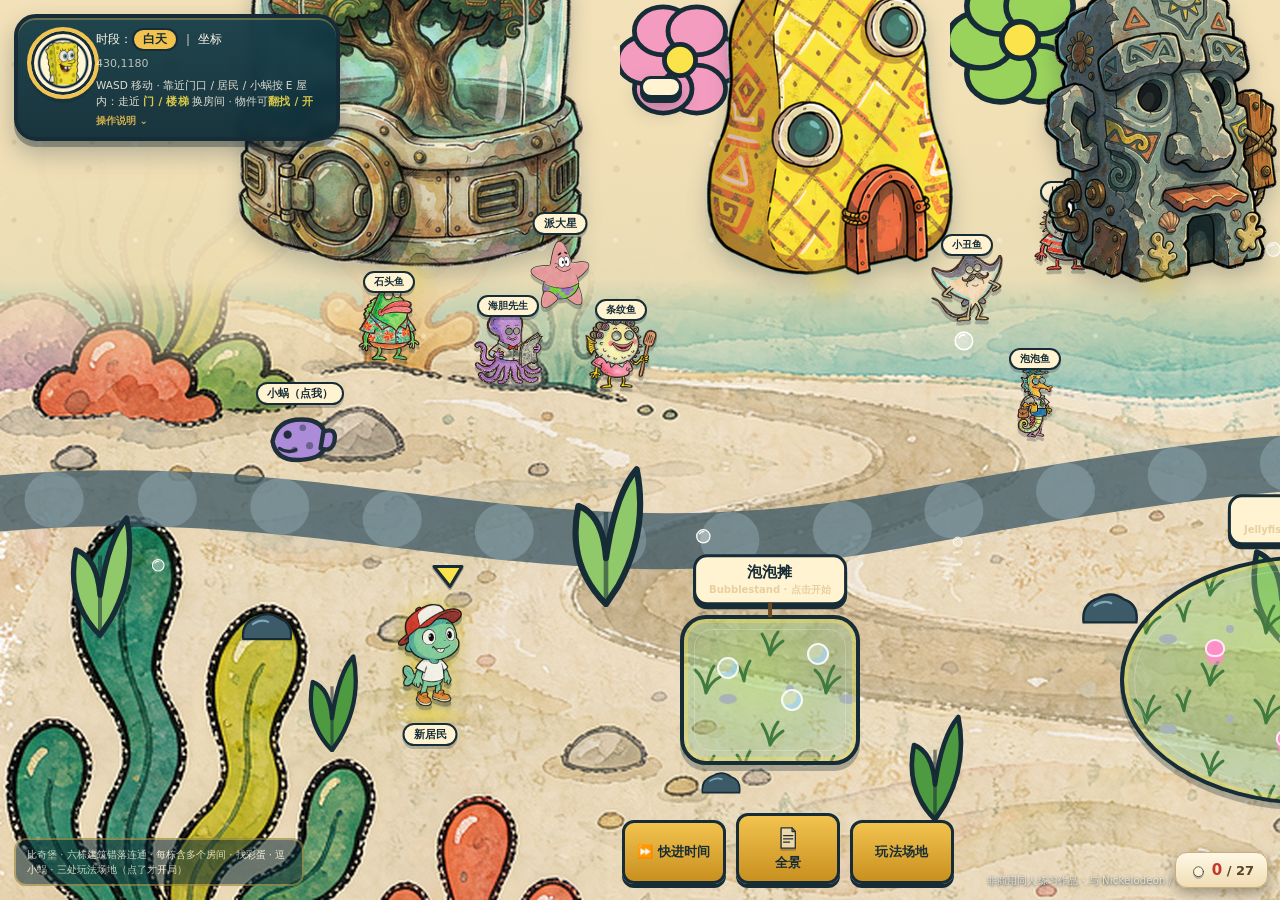
==== commit a8008c29: "feat(focus): 蟹黄堡检视改手绘立绘分级咬痕 + 居民随机对话 + 对话框深色化 - E-11: 3x2 图集切分 5 张 320px 立绘（完整→两口→剩半个→酱料），面包由海藻绿换色为烤" ====
--- a/src/index.html
+++ b/src/index.html
@@ -321,29 +321,32 @@
   /* ===== 聚焦检视（放大 / 旋转 / 咬 / 隐藏彩蛋）===== */
   #focus{position:fixed;inset:0;z-index:330;display:none;background:rgba(6,35,56,.86);
     backdrop-filter:blur(8px);color:#fff;flex-direction:column;align-items:center;justify-content:center;}
-  #focus .stage{width:320px;height:280px;perspective:1000px;margin-bottom:6px;
+  #focus .stage{width:440px;height:380px;perspective:1000px;margin-bottom:6px;position:relative;
     display:flex;align-items:center;justify-content:center;}
-  #burgerClip{width:200px;height:160px;clip-path:url(#biteClip);-webkit-clip-path:url(#biteClip);}
-  #focusBurger{position:relative;width:200px;height:160px;margin:0 auto;transform-style:preserve-3d;
-    transform:rotateX(15deg) rotateY(-25deg);}
-  .layer{position:absolute;left:50%;transform:translateX(-50%);width:168px;height:26px;
-    border-radius:40% 40% 45% 45%/60% 60% 40% 40%;box-shadow:0 3px 6px rgba(0,0,0,.3);
-    display:flex;align-items:center;justify-content:center;}
-  .l-top{background:linear-gradient(#F7C65B,#E0A23F);top:14px;height:40px;width:176px;
-    border-radius:50% 50% 30% 30%/70% 70% 30% 30%;}
-  .l-lettuce{background:#5fbf5f;top:50px;height:18px;width:182px;}
-  .l-cheese{background:#FFC23F;top:66px;height:16px;}
-  .l-patty{background:linear-gradient(#8a5433,#6b3f26);top:80px;height:28px;width:174px;}
-  .l-bottom{background:linear-gradient(#E0A23F,#c98b2f);top:106px;height:30px;}
-  .layer span{font-size:11px;color:#062338;font-weight:700;opacity:.75;}
+  #focus .stage:before{content:"";position:absolute;left:50%;top:50%;width:470px;height:470px;
+    transform:translate(-50%,-50%);border-radius:50%;pointer-events:none;
+    background:radial-gradient(circle,rgba(255,240,200,.20),rgba(255,240,200,0) 62%);}
+  #burgerClip{width:340px;height:340px;position:relative;}
+  #focusBurger{position:relative;width:340px;height:340px;margin:0 auto;transform-style:preserve-3d;
+    transform:rotateX(15deg) rotateY(-25deg);will-change:transform;
+    animation:focusFloat 3.4s ease-in-out infinite;}
+  @keyframes focusFloat{0%,100%{margin-top:0}50%{margin-top:-9px}}
+  #bbBurgerImg{display:block;width:100%;height:100%;object-fit:contain;
+    filter:drop-shadow(0 18px 20px rgba(0,0,0,.5)) drop-shadow(0 0 1px rgba(0,0,0,.35));
+    transition:opacity .16s;}
   #crumbLayer{position:fixed;inset:0;pointer-events:none;z-index:335;}
   .crumb{position:absolute;width:8px;height:8px;border-radius:2px;background:#F2B84B;}
   #secretSauce{display:none;text-align:center;}
-  #secretSauce .pool{font-size:56px;}
-  #secretSauce p{font-size:13px;line-height:1.7;margin-top:8px;}
+  #secretSauce .pool img{display:block;width:250px;height:auto;
+    filter:drop-shadow(0 8px 14px rgba(0,0,0,.45));
+    animation:sauceGlow 2.2s ease-in-out infinite;}
+  @keyframes sauceGlow{0%,100%{filter:drop-shadow(0 8px 14px rgba(0,0,0,.45)) brightness(1)}
+    50%{filter:drop-shadow(0 0 18px rgba(255,120,190,.85)) brightness(1.08)}}
+  #secretSauce p{font-size:13.5px;line-height:1.75;margin-top:10px;max-width:420px;}
   #focusInfo{max-width:440px;text-align:center;font-size:14px;line-height:1.7;margin:6px 16px;}
   #focusOps{font-size:11px;opacity:.75;margin-bottom:8px;text-align:center;}
   #focusBtns{display:flex;gap:10px;margin-top:12px;flex-wrap:wrap;justify-content:center;}
+  #focusBtns .btn:disabled{opacity:.45;filter:grayscale(.55);cursor:not-allowed;transform:none;}
   #photo{position:fixed;inset:0;z-index:340;display:none;background:rgba(6,35,56,.92);
     align-items:center;justify-content:center;flex-direction:column;gap:14px;color:#fff;}
   #photo .card{background:#fff;color:#062338;padding:20px 26px;border-radius:16px;text-align:center;
@@ -651,15 +654,6 @@
 <link rel="stylesheet" href="skin.css">
 </head>
 <body>
-
-<!-- 咬痕 clipPath：矩形减去若干圆（齿簇），evenodd 挖洞 -->
-<svg width="0" height="0" style="position:absolute;overflow:hidden" aria-hidden="true">
-  <defs>
-    <clipPath id="biteClip" clipPathUnits="userSpaceOnUse">
-      <path id="bitePath" clip-rule="evenodd" d="M0 0 H200 V160 H0 Z"/>
-    </clipPath>
-  </defs>
-</svg>
 
 <div id="viewport">
   <div id="world">
@@ -814,13 +808,9 @@
   <div id="focusOps">方向键 / WASD 旋转 · 鼠标拖拽旋转 · E / ESC 返回</div>
   <div class="stage">
     <div id="burgerClip"><div id="focusBurger">
-      <div class="layer l-top"><span>面包</span></div>
-      <div class="layer l-lettuce"><span>生菜</span></div>
-      <div class="layer l-cheese"><span>芝士</span></div>
-      <div class="layer l-patty"><span>肉饼</span></div>
-      <div class="layer l-bottom"><span>面包</span></div>
+      <img id="bbBurgerImg" alt="蟹黄堡" src="../assets/props/E-11-burger-0.png">
     </div></div>
-    <div id="secretSauce"><div class="pool">🫙✨</div><p></p></div>
+    <div id="secretSauce"><div class="pool"><img alt="秘方酱料" src="../assets/props/E-11-sauce.png"></div><p></p></div>
   </div>
   <div id="focusInfo">刚出锅的蟹黄堡。仔细看看，也许藏着什么。</div>
   <div id="focusBtns">
@@ -1567,6 +1557,108 @@
         bye:{t:'回头见！',o:[]}
       }}
   };
+  /* ===== 街头居民随机闲聊：按「居民类型 × 时段 × 话题」随机组合 =====
+     每个 bot 点开都是不同的开场 + 不同的话题，避免所有人同一句话。 */
+  var RES_TALK={
+    '泡泡鱼':{
+      greet:{day:['嗨！今天的海水清得能看见自己的影子。','你也出来晒太阳？我每天都在这条街转两圈。'],
+             evening:['傍晚的光最好看，整条街都是橘色的。','这个点儿还出来溜达，懂行。'],
+             night:['这么晚还在外面？比奇堡的夜里安静得有点吓人。','嘘——你听见没？章鱼哥又在吹竖笛了。']},
+      chat:{day:['我数过，从这儿到水母田一共有 47 只水母在飘。','刚才有人在泡泡摊吹出一头大象，我盯着看了半天。'],
+            evening:['下班的人都往蟹堡王挤，我偏不排队。','晚上凤梨屋的灯最好认，圆圆的，像个月亮。'],
+            night:['睡不着我就数气泡，数到两百多天就亮了。','夜里的水母会发光，你抬头看看。']},
+      tips:['蟹堡王要先在门口取号，别傻站着等。','水母田在街最里头，蓝色的那种千万别碰。','空手道场的连击榜最高分是珊迪挂的，我试过，差得远。','海之霸今天大概又只有零个客人。'],
+      who:'我叫泡泡鱼。这条街上的事我全知道——大部分是真的。',
+      bye:['回头见！','有空再来聊。','慢慢逛，别掉队。']},
+    '条纹鱼':{
+      greet:{day:['……你挡着我上班的路了。算了，说吧，什么事。','早高峰，别跟我提排队。'],
+             evening:['今天的班总算上完了。有话快说，我要去躺平。','这个点还在街上晃，你不用上班的吗？'],
+             night:['深夜不睡的人，一般都有心事。','别问我为什么还醒着，问就是加班。']},
+      chat:{day:['我一天要在这条路上走四个来回，鞋底都磨平了。','蟹堡王那个取号机坏过三次，每次都得排更久。'],
+            evening:['我攒了三个月的钱，就为了周末去看一场竖笛演出。','有时候我觉得，这条街吵得刚刚好。'],
+            night:['晚上的海之霸反而像个正经餐厅，安静、没人。','我常在夜里绕远路回家，就为了多看几眼路灯。']},
+      tips:['想省钱就点单层，双层那个芝士加钱。','后厨的出餐窗口比收银台快，看准了再去。','章鱼哥其实不凶，他只是懒得跟人客气。','别在蟹老板面前提「涨价」，他能讲半小时。'],
+      who:'条纹鱼。普通上班族，普通到没人记得我的名字。',
+      bye:['行，就这样。','走了。','别再挡路。']},
+    '小丑鱼':{
+      greet:{day:['哇！你的帽子好酷！可以给我看看吗？','你也是来玩的吗？我知道哪里最好玩！'],
+             evening:['天要黑了，妈妈说天黑前要回家……可是我还想玩。','你能陪我去水母田看一眼吗？就一眼。'],
+             night:['我偷偷溜出来的，别告诉我妈。','晚上出来探险才刺激，你不觉得吗？']},
+      chat:{day:['我刚才在空手道场外面偷看，珊迪一拳打飞了一个沙袋！','泡泡摊的叔叔说，吹得够久就能吹出小船。'],
+            evening:['傍晚的沙子上还留着白天的温度，踩上去暖暖的。','我在石头屋门口喊了三声，派大星才醒。'],
+            night:['夜里的水母是粉色的，比白天漂亮一百倍。','我数过，从这儿走回家要跳 213 下。']},
+      tips:['水母田的网要先按 E 拿起来，不然抓不到。','空手道要跟着箭头按方向键，按错就断连击了。','去凤梨屋找海绵宝宝，他会唱歌给你听。','章鱼哥家有楼梯，可以一层一层往上爬。'],
+      who:'我叫小丑鱼！我今年七岁半，比奇堡跑得最快的就是我。',
+      bye:['拜拜！','下次一起玩！','我要跑回家啦——']},
+    '比目鱼':{
+      greet:{day:['（慢慢转过来）……哦，是你啊。','嗯。今天还行。'],
+             evening:['（盯着远处）……你说，海到底有多深？','这个时间，光会从上面斜下来。'],
+             night:['夜里很平，像什么都没发生过。','（沉默了一会儿）……坐会儿吧。']},
+      chat:{day:['我以前也想过去远一点的海，后来觉得这儿挺好。','石头屋的电视只有雪花，派大星说那是最好的节目。'],
+            evening:['傍晚的颜色一天只有一次，错过了就没了。','我在这条街上住了十二年，认识每一块石头。'],
+            night:['夜里能听见沙子移动的声音，很轻。','有些事白天想不通，夜里就通了。']},
+      tips:['圆顶树屋要按门铃，珊迪才会来开。','石头底下还有一层，你翻翻看。','海之霸的凯伦会翻白眼，别被吓到。','想安静就去章鱼哥家三楼，天窗很好看。'],
+      who:'比目鱼。我不太会说话，但我会听。',
+      bye:['嗯，去吧。','路上小心。','……再见。']},
+    '石头鱼':{
+      greet:{day:['……哦。你好。','（缓慢地）今天的……水……不错。'],
+             evening:['（过了两秒）……晚上了啊。','风……变凉了。'],
+             night:['夜……很静。','（很久之后）……你还在这儿？']},
+      chat:{day:['我昨天……在这儿……站了一天。','（想了一会儿）……想不起来要说什么了。'],
+            evening:['沙子……白天晒过……现在还是暖的。','我认识一块石头……它比我还慢。'],
+            night:['夜里的海……像一块布。','（沉默）……这样挺好。']},
+      tips:['走到……发光的地方……就能进屋。','别急……慢慢走……也能到。','有些东西……要翻两次……才看得见。','（他指了指水母田的方向，没说话。）'],
+      who:'石头鱼。我说话慢，但我记得住每一个人。',
+      bye:['……再见。','（他缓缓地挥了挥手。）']},
+    '海胆先生':{
+      greet:{day:['请不要靠太近，我的刺是有原则的。','有什么事？我在思考一个很重要的问题。'],
+             evening:['傍晚适合思辨。你有什么观点？','我在统计这条街的人流量，样本还不够。'],
+             night:['深夜的比奇堡，才是真正的比奇堡。','你也是被噪音吵得睡不着吗？']},
+      chat:{day:['我算过，这条街平均每 9 秒会有一次无意义的对话。刚才那次算进去了。','海绵宝宝的笑声分贝数，是我研究里最难量化的变量。'],
+            evening:['章鱼哥的竖笛其实有技术含量，只是没人愿意承认。','我把海之霸的失败次数做成了一张图表，很规整。'],
+            night:['夜里的水母发光，本质上是一场低效率的求偶。','安静的时候，才能听见自己的刺在长。']},
+      tips:['蟹堡王的号码是 A 开头的，别拿错了。','想找彩蛋，就多翻翻角落——抽屉、柜子、糖罐。','珊瑚丛后面有条近路，知道的人不多。','别跟痞老板谈理想，他会给你讲三小时。'],
+      who:'海胆先生。海洋生物学爱好者，目前无业。',
+      bye:['谈话到此结束。','（他点了点头，继续思考。）']}
+  };
+  var RES_DEFAULT={
+    greet:{day:['嗨，今天海底挺舒服的。'],evening:['傍晚了，风里都是沙子的味道。'],night:['这么晚还没睡？']},
+    chat:{day:['我每天都沿这条小路走一圈。'],evening:['这会儿的光最好看。'],night:['夜里很安静。']},
+    tips:['去蟹堡王取个号呗，热乎的。','水母田那边挺好玩。','章鱼哥没那么凶，聊两句试试。'],
+    who:'我就是个路过的居民。',
+    bye:['回头见！','慢慢逛。']
+  };
+  function ensureResident(bot){
+    var T=RES_TALK[bot.name]||RES_DEFAULT;
+    var per=curPeriod==='evening'?'evening':(curPeriod==='night'?'night':'day');
+    function pick(a){return a[(Math.random()*a.length)|0];}
+    var pool=T.tips.slice();
+    var key='res:'+bot.name;
+    DIALOGS[key]={name:bot.name,emoji:bot.emoji||'🐠',color:bot.color||'#6fc4d8',
+      nodes:{
+        start:{t:pick(T.greet[per]),o:[
+          {t:'打听点事',to:'tip1'},
+          {t:'随便聊聊',to:'chat1'},
+          {t:'你是谁呀？',to:'who'},
+          {t:'（点点头走开）',to:'bye'}]},
+        tip1:{t:pick(pool),o:[
+          {t:'还有别的吗？',to:'tip2'},
+          {t:'谢谢，我记下了',to:'bye',fx:'clue'}]},
+        tip2:{t:pick(pool),o:[{t:'够了，谢谢',to:'bye'}]},
+        chat1:{t:pick(T.chat[per]),o:[
+          {t:'哈哈，真的？',to:'chat2'},
+          {t:'（笑）',to:'bye'}]},
+        chat2:{t:pick(T.chat[per]),o:[{t:'原来如此',to:'bye'}]},
+        who:{t:T.who,o:[{t:'记住了',to:'bye'}]},
+        bye:{t:pick(T.bye),o:[]}
+      }};
+    return key;
+  }
+  function openResidentTalk(bot){
+    if(!bot||inInterior)return;
+    openDialog(ensureResident(bot));
+  }
+
   var FX={
     gary_meow:function(){collectEgg('e13_gary');toast('小蜗开口了！彩蛋已记入藏品册');},
     like:function(){toast('💛 对方好像对你亲近了一点');},
@@ -1653,7 +1745,12 @@
     var x=360+Math.random()*1500,y=740+Math.random()*220;
     el.style.left=x+'px';el.style.top=y+'px';
     world.appendChild(el);
-    bots.push({el:el,x:x,y:y,name:d[0]});
+    var b={el:el,x:x,y:y,name:d[0],emoji:d[1],color:d[2]};
+    bots.push(b);
+    el.onclick=function(){
+      if(MG.active||MG.resultOpen||inInterior)return;
+      openResidentTalk(b);
+    };
   });
   setInterval(function(){
     if(curPeriod==='night')return;
@@ -1740,7 +1837,7 @@
     if(nearGary){openDialog('gary');return;}
     if(nearSpot){startMini(nearSpot.id);return;}
     if(nearNPC){openDialog(nearNPC);return;}
-    if(nearBot){openDialog('resident');return;}
+    if(nearBot){openResidentTalk(nearBot);return;}
   }
   function checkNearby(){
     if(MG.active||MG.resultOpen){promptEl.style.display='none';return;}
@@ -2516,33 +2613,24 @@
   document.getElementById('tipClose').onclick=closeObjTip;
   objTip.onclick=function(e){if(e.target===objTip)closeObjTip();};
 
-  /* ============ 聚焦检视：咬痕（非逐层消失） ============ */
-  var BITE_SPOTS=[
-    [{x:186,y:34,r:30},{x:166,y:20,r:15},{x:198,y:54,r:16}],
-    [{x:190,y:96,r:31},{x:170,y:82,r:16},{x:198,y:118,r:16}],
-    [{x:24,y:30,r:30},{x:44,y:16,r:15},{x:10,y:52,r:16}],
-    [{x:64,y:130,r:30},{x:92,y:142,r:16},{x:40,y:138,r:15}],
-    [{x:100,y:78,r:78}]
-  ];
-  var biteCount=0,bitePath=document.getElementById('bitePath');
-  function circlePath(cx,cy,r){
-    return 'M '+(cx-r)+' '+cy+' a '+r+' '+r+' 0 1 0 '+(2*r)+' 0 a '+r+' '+r+' 0 1 0 '+(-2*r)+' 0 Z';
-  }
-  function buildBiteD(n){
-    var d='M0 0 H200 V160 H0 Z';
-    for(var i=0;i<n&&i<BITE_SPOTS.length;i++){
-      BITE_SPOTS[i].forEach(function(c){d+=' '+circlePath(c.x,c.y,c.r);});
-    }
-    return d;
+  /* ============ 聚焦检视：逐口咬痕（手绘立绘分级切换） ============ */
+  var BURGER_STAGES=['E-11-burger-0','E-11-burger-1','E-11-burger-2','E-11-burger-3'];
+  var BITE_MAX=BURGER_STAGES.length,biteCount=0;
+  function setBurgerStage(n){
+    var img=document.getElementById('bbBurgerImg');if(!img)return;
+    var i=Math.max(0,Math.min(BITE_MAX-1,n));
+    img.src='../assets/props/'+BURGER_STAGES[i]+'.png';
   }
   var focus=document.getElementById('focus'),focusBurger=document.getElementById('focusBurger');
   var focusOpen=false,rx=15,ry=-25;
   function applyFocus(){focusBurger.style.transform='rotateX('+rx+'deg) rotateY('+ry+'deg)';}
   function resetBite(){
-    biteCount=0;bitePath.setAttribute('d',buildBiteD(0));
+    biteCount=0;setBurgerStage(0);
     document.getElementById('burgerClip').style.display='block';
     document.getElementById('secretSauce').style.display='none';
     document.getElementById('focusInfo').textContent='刚出锅的蟹黄堡。仔细看看，也许藏着什么。';
+    var bb=document.getElementById('biteBtn');
+    if(bb){bb.disabled=false;bb.textContent='😋 咬一口';}
     rx=15;ry=-25;applyFocus();
   }
   function openFocus(){
@@ -2570,18 +2658,21 @@
     }
   }
   function bite(){
-    if(biteCount>=BITE_SPOTS.length)return;
+    if(biteCount>=BITE_MAX)return;
     rx=15;ry=-25;applyFocus();
-    biteCount++;bitePath.setAttribute('d',buildBiteD(biteCount));crumbs();
-    if(biteCount>=BITE_SPOTS.length){
+    biteCount++;crumbs();
+    if(biteCount>=BITE_MAX){
       quest.step=6;renderQuest();
       document.getElementById('burgerClip').style.display='none';
       var ss=document.getElementById('secretSauce');ss.style.display='block';
-      ss.querySelector('p').innerHTML='🤫 <b>秘方酱料！</b> 你把整个蟹黄堡啃光了，盘子底下留着一滩闪着诡异光芒的酱料……<br>（莉娜式隐藏交互：吃掉才看得见）';
-      document.getElementById('focusInfo').textContent='吃光啦！好像发现了不该看到的东西。';
+      ss.querySelector('p').innerHTML='🤫 <b>秘方酱料！</b> 整个蟹黄堡都被你啃光了，盘底留下一滩粉红色酱料——还在微微冒泡，闻起来甜得有点不正常。';
+      document.getElementById('focusInfo').textContent='吃光啦！盘底好像还藏着点什么。';
+      var bb=document.getElementById('biteBtn');
+      if(bb){bb.disabled=true;bb.textContent='😋 已经吃完啦';}
     } else {
+      setBurgerStage(biteCount);
       document.getElementById('focusInfo').textContent=
-        '咔嚓！从边缘咬下一口，能看到面包、生菜、芝士、肉饼的夹层横截面。已咬 '+biteCount+' 口。';
+        '咔嚓！从边缘咬下一口，面包、生菜、芝士、肉饼的夹层看得清清楚楚。已咬 '+biteCount+' / '+BITE_MAX+' 口。';
     }
   }
   document.getElementById('biteBtn').onclick=bite;
--- a/src/skin.css
+++ b/src/skin.css
@@ -228,7 +228,7 @@
   transition:transform .25s ease,box-shadow .25s ease;
 }
 .playspot .psRing{border:3px dashed var(--ui-gold)!important;animation:bbRingPulse 2.4s ease-in-out infinite;}
-.playspot.near .psArea{transform:scale(1.05);
+.playspot.near .psArea{transform:translate(-50%,-50%) scale(1.05);
   box-shadow:0 0 0 6px var(--banana),0 10px 24px rgba(22,44,54,.4)!important;}
 .playspot .psSign{
   background:var(--paper)!important;color:var(--ink)!important;
@@ -280,6 +280,13 @@
 #room .obj .ic{display:block;width:100%;height:100%;
   filter:drop-shadow(0 7px 5px rgba(22,44,54,.30));}
 #room .obj .ic .bbSvg{width:100%!important;height:100%!important;}
+#room .obj .ic .bbObjImg{display:block;width:100%;height:100%;object-fit:contain;}
+/* 物件状态徽标：无独立亮态立绘的开关类，打开时头顶浮动符号 */
+#room .obj .bbFx{position:absolute;top:-20px;right:-8px;font-size:16px;line-height:1;
+  color:#FBE34B;text-shadow:0 2px 0 #162C36;pointer-events:none;
+  animation:bbFxFloat 1.6s ease-in-out infinite;}
+@keyframes bbFxFloat{0%,100%{transform:translateY(0) rotate(-6deg);opacity:.85}
+  50%{transform:translateY(-7px) rotate(6deg);opacity:1}}
 #room .obj .bbPropShadow{position:absolute;left:8%;right:8%;bottom:-7px;height:14px;
   border-radius:50%;pointer-events:none;
   background:radial-gradient(ellipse,rgba(22,44,54,.26),transparent 72%);}
@@ -315,6 +322,20 @@
 #dlg .box{background:var(--paper)!important;color:var(--ink)!important;
   border:4px solid var(--ink)!important;border-radius:20px!important;
   box-shadow:0 8px 0 var(--ink)!important;}
+/* 纸底对话面板：全部文字改深色，选项做成纸片按钮（此前白字压奶油底不可读） */
+#dlg .who{color:#8a5f2c!important;font-size:13.5px!important;}
+#dlg .who small{color:#8b7a5f!important;font-weight:700!important;}
+#dlg .text{color:var(--ink)!important;font-weight:600;font-size:15.5px!important;}
+#dlg .opt{background:#FFF9EA!important;color:var(--ink)!important;
+  border:2.5px solid var(--ink)!important;border-radius:12px!important;
+  font-weight:800!important;box-shadow:0 3px 0 rgba(22,44,54,.35)!important;}
+#dlg .opt:hover{background:var(--banana)!important;border-color:var(--ink)!important;
+  transform:translateX(4px);}
+#dlg .opt:active{box-shadow:0 1px 0 rgba(22,44,54,.35)!important;transform:translate(2px,2px);}
+#dlg .opt .k{background:var(--ink)!important;color:var(--banana)!important;font-weight:900!important;}
+#dlg .opt.end{background:var(--banana)!important;color:var(--ink)!important;text-align:center;}
+#dlg .fx{color:#8a5f2c!important;font-weight:700;}
+#dlg .portrait{border-color:var(--ink)!important;box-shadow:0 5px 0 var(--ink)!important;}
 
 /* 小玩法 UI */
 #mgHud,#mgBanner,.mgHScore,.kCombo,.blowHint,.blowFound{
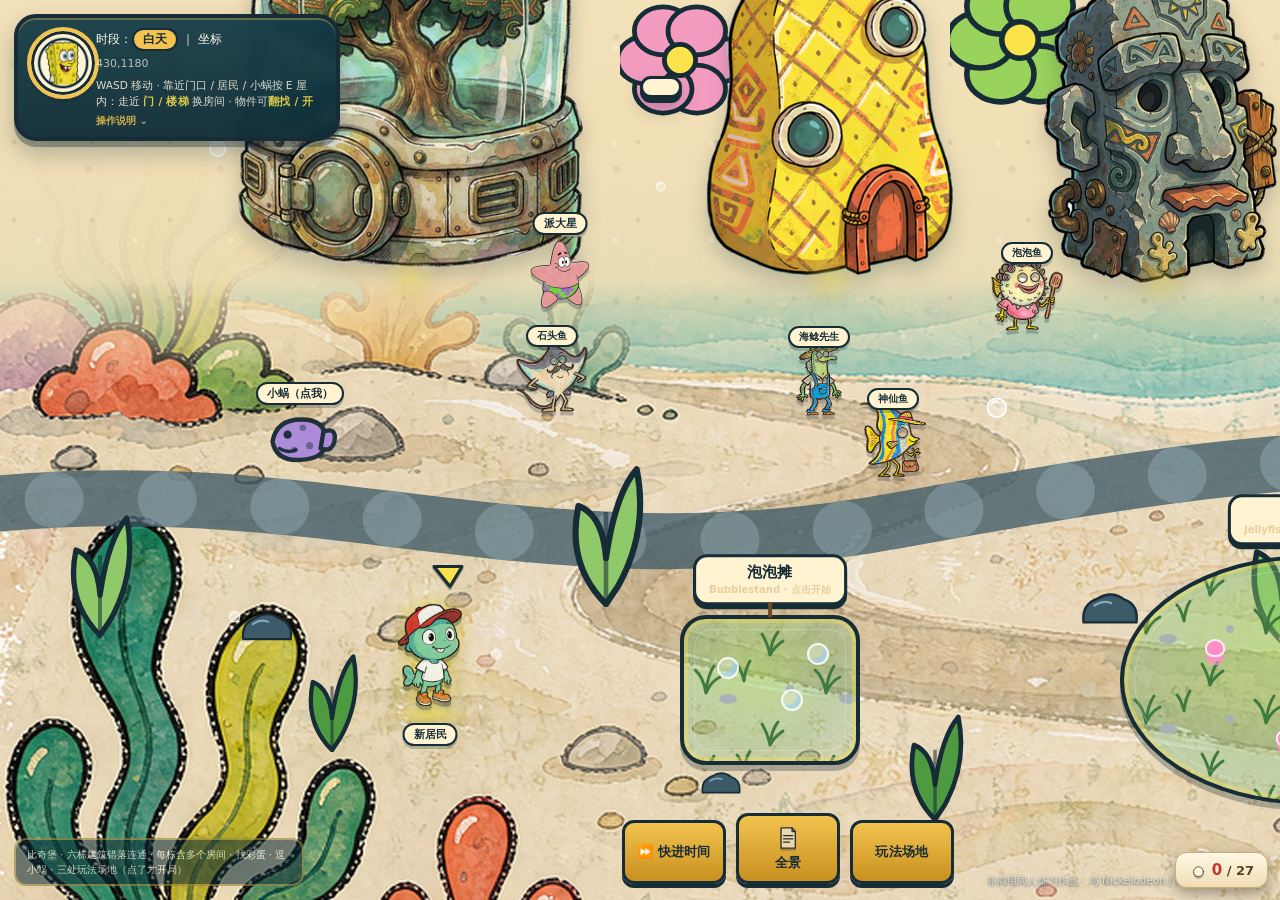
==== commit 94be0cee: "feat(v9): 14 间房间逐间重绘 + 物件落地对齐 + 轻量存档 + 居民/对话打磨 美术 - G-01 14 张室内图全部重出（1200×760 RGBA），process_rooms.py" ====
--- a/src/index.html
+++ b/src/index.html
@@ -261,6 +261,10 @@
     transform:translateX(-50%) rotate(-3deg);width:54px;height:16px;
     background:rgba(255,210,63,.55);border:1px solid rgba(180,150,90,.5);}
   #questHud h3{font-size:14px;margin-bottom:8px;color:#8a6530;border-bottom:1px dashed #c9ae78;padding-bottom:6px;}
+  #saveReset{pointer-events:auto;display:block;width:100%;margin-top:9px;padding:5px 0;
+    font:inherit;font-size:10.5px;font-weight:700;color:#8a6530;cursor:pointer;
+    background:rgba(255,255,255,.5);border:1px dashed #c9ae78;border-radius:6px;}
+  #saveReset:hover{background:#ffe9b8;color:#6d4c1c;}
   #questHud .qi{font-size:12px;line-height:1.9;display:flex;align-items:center;gap:7px;}
   #questHud .dot{width:15px;height:15px;border-radius:50%;border:2px solid #b89a68;
     display:inline-flex;align-items:center;justify-content:center;font-size:10px;flex:none;}
@@ -778,6 +782,7 @@
   <h3>🧾 你的点单条</h3>
   <div id="questList"></div>
   <div class="hint">跟着地上的<b>金色光圈</b>走到物件前，按 E 或点它。<br>这张纸条只记进度，不用点它。</div>
+  <button id="saveReset" type="button">🗑 重置本机进度</button>
 </div>
 <div id="nearTip" class="nearTip" style="display:none">按 E 交互</div>
 
@@ -1453,6 +1458,10 @@
           {t:'教我哼你那首歌吧',to:'song'},
           {t:'小蜗呢？',to:'gary'},
           {t:'（先忙）',to:'bye'}]},
+        start2:{t:'你又来啦——！！我刚才还在想「要是他现在出现就好了」，然后你就出现了！🎵',o:[
+          {t:'还在煎蟹黄堡？',to:'work'},
+          {t:'那首歌唱到第几句了？',to:'song'},
+          {t:'（先忙）',to:'bye'}]},
         work:{t:'我在煎蟹黄堡！每一片肉饼都要翻得刚刚好，哼哼哼~ 🎵',o:[
           {t:'秘方到底是什么？',to:'secret'},
           {t:'加油！',to:'bye',fx:'like'}]},
@@ -1479,6 +1488,10 @@
           {t:'蟹黄堡怎么卖这么贵？',to:'price'},
           {t:'海之霸最近怎么样？',to:'chum'},
           {t:'（点点头）',to:'bye'}]},
+        start2:{t:'哟，又是你。（他瞟了一眼你的口袋）刚才那份钱……付了吧？付了吧。',o:[
+          {t:'生意还是这么好？',to:'money'},
+          {t:'我又来花钱了',to:'price'},
+          {t:'（点点头）',to:'bye'}]},
         money:{t:'「怎么样」？！每一分钱都是我辛辛苦苦、一个一个铜板攒出来的！',o:[
           {t:'那账本给我看一眼？',to:'ledger',fx:'clue'},
           {t:'佩服佩服',to:'bye',fx:'like'}]},
@@ -1501,6 +1514,10 @@
           {t:'你在干嘛呢？',to:'nothing'},
           {t:'要不要一起发呆？',to:'stare'},
           {t:'石头底下有什么？',to:'under'}]},
+        start2:{t:'咦，你回来了。我刚刚想到一件特别重要的事……然后又忘了。要不要一起想？',o:[
+          {t:'你刚才什么都没干吧',to:'nothing'},
+          {t:'那我们继续发呆',to:'stare'},
+          {t:'石头底下那件事呢？',to:'under'}]},
         nothing:{t:'什么都没干。而且我干得可好了，已经干了一上午了。',o:[
           {t:'厉害',to:'bye',fx:'like'}]},
         stare:{t:'好呀！（两个人并排坐着，什么也没说，过了很久）……这真是最好的一天。',o:[
@@ -1517,6 +1534,10 @@
           {t:'你在研究什么？',to:'sci'},
           {t:'这里为什么有空气？',to:'air'},
           {t:'来比试一下？',to:'sport'}]},
+        start2:{t:'伙计，你回来得正好！我刚把那组数据算完——结论还是那句：科学解释不了海绵宝宝。',o:[
+          {t:'又发现什么了？',to:'sci'},
+          {t:'头盔还在吗？',to:'air'},
+          {t:'这次来比试？',to:'sport'}]},
         sci:{t:'我在分析比奇堡的沙子！成分完全不合理——里面居然有大量「欢乐」的残留。',o:[
           {t:'结论呢？',to:'sci2',fx:'clue'}]},
         sci2:{t:'结论是：科学解释不了海绵宝宝。这大概是本世纪最伟大的发现。',o:[
@@ -1535,6 +1556,10 @@
           {t:'先来一份海霸糊',to:'order'},
           {t:'你又在打蟹黄堡的主意？',to:'plan'},
           {t:'凯伦，你怎么看？',to:'karen'}]},
+        start2:{t:'你又来了？（他飞快地擦了两下台面）……难道海霸糊真的没那么难吃？凯伦，快记下来！',o:[
+          {t:'再来一份海霸糊',to:'order'},
+          {t:'第 1206 次学术交流？',to:'plan'},
+          {t:'凯伦今天心情如何？',to:'karen'}]},
         order:{t:'（他愣了三秒）……凯伦，记下来！我们今天有——有客人了！！',o:[
           {t:'（坐下等待）',to:'bye',fx:'egg'}]},
         plan:{t:'「打主意」？不不不，是「学术交流」！第 1205 次学术交流！',o:[
@@ -1580,7 +1605,7 @@
       tips:['想省钱就点单层，双层那个芝士加钱。','后厨的出餐窗口比收银台快，看准了再去。','章鱼哥其实不凶，他只是懒得跟人客气。','别在蟹老板面前提「涨价」，他能讲半小时。'],
       who:'条纹鱼。普通上班族，普通到没人记得我的名字。',
       bye:['行，就这样。','走了。','别再挡路。']},
-    '小丑鱼':{
+    '神仙鱼':{
       greet:{day:['哇！你的帽子好酷！可以给我看看吗？','你也是来玩的吗？我知道哪里最好玩！'],
              evening:['天要黑了，妈妈说天黑前要回家……可是我还想玩。','你能陪我去水母田看一眼吗？就一眼。'],
              night:['我偷偷溜出来的，别告诉我妈。','晚上出来探险才刺激，你不觉得吗？']},
@@ -1588,7 +1613,7 @@
             evening:['傍晚的沙子上还留着白天的温度，踩上去暖暖的。','我在石头屋门口喊了三声，派大星才醒。'],
             night:['夜里的水母是粉色的，比白天漂亮一百倍。','我数过，从这儿走回家要跳 213 下。']},
       tips:['水母田的网要先按 E 拿起来，不然抓不到。','空手道要跟着箭头按方向键，按错就断连击了。','去凤梨屋找海绵宝宝，他会唱歌给你听。','章鱼哥家有楼梯，可以一层一层往上爬。'],
-      who:'我叫小丑鱼！我今年七岁半，比奇堡跑得最快的就是我。',
+      who:'我叫神仙鱼！我今年七岁半，比奇堡跑得最快的就是我。',
       bye:['拜拜！','下次一起玩！','我要跑回家啦——']},
     '比目鱼':{
       greet:{day:['（慢慢转过来）……哦，是你啊。','嗯。今天还行。'],
@@ -1610,15 +1635,15 @@
       tips:['走到……发光的地方……就能进屋。','别急……慢慢走……也能到。','有些东西……要翻两次……才看得见。','（他指了指水母田的方向，没说话。）'],
       who:'石头鱼。我说话慢，但我记得住每一个人。',
       bye:['……再见。','（他缓缓地挥了挥手。）']},
-    '海胆先生':{
-      greet:{day:['请不要靠太近，我的刺是有原则的。','有什么事？我在思考一个很重要的问题。'],
+    '海鲶先生':{
+      greet:{day:['请不要靠太近，我的胡子是有原则的。','有什么事？我在思考一个很重要的问题。'],
              evening:['傍晚适合思辨。你有什么观点？','我在统计这条街的人流量，样本还不够。'],
              night:['深夜的比奇堡，才是真正的比奇堡。','你也是被噪音吵得睡不着吗？']},
       chat:{day:['我算过，这条街平均每 9 秒会有一次无意义的对话。刚才那次算进去了。','海绵宝宝的笑声分贝数，是我研究里最难量化的变量。'],
             evening:['章鱼哥的竖笛其实有技术含量，只是没人愿意承认。','我把海之霸的失败次数做成了一张图表，很规整。'],
-            night:['夜里的水母发光，本质上是一场低效率的求偶。','安静的时候，才能听见自己的刺在长。']},
+            night:['夜里的水母发光，本质上是一场低效率的求偶。','安静的时候，才能听见自己的胡子在长。']},
       tips:['蟹堡王的号码是 A 开头的，别拿错了。','想找彩蛋，就多翻翻角落——抽屉、柜子、糖罐。','珊瑚丛后面有条近路，知道的人不多。','别跟痞老板谈理想，他会给你讲三小时。'],
-      who:'海胆先生。海洋生物学爱好者，目前无业。',
+      who:'海鲶先生。海洋生物学爱好者，目前无业。',
       bye:['谈话到此结束。','（他点了点头，继续思考。）']}
   };
   var RES_DEFAULT={
@@ -1734,8 +1759,8 @@
 
   /* ============ bot 居民：填充街道人气 ============ */
   var BOT_DEF=[
-    ['泡泡鱼','🐠','#7fd1d8'],['条纹鱼','🐟','#f0a45c'],['小丑鱼','🐡','#ff8f6b'],
-    ['比目鱼','🐟','#a8c46a'],['石头鱼','🐠','#b39ad8'],['海胆先生','🦔','#8fb0c4']
+    ['泡泡鱼','🐠','#7fd1d8'],['条纹鱼','🐟','#f0a45c'],['神仙鱼','🐡','#ff8f6b'],
+    ['比目鱼','🐟','#a8c46a'],['石头鱼','🐠','#b39ad8'],['海鲶先生','🐟','#8fb0c4']
   ];
   var bots=[];
   BOT_DEF.forEach(function(d,i){
@@ -1910,10 +1935,92 @@
   var EXIT_HOT={x:1086,y:651};
   var exitHintShown=false;
   var IP={x:600,y:690};
+  /* ===== v9 房间重绘（14 张独立手绘图 1200×760）后的坐标重排 =====
+     旧坐标是按「代码家具」排的，与新手绘图完全不对位；这里按新图里的
+     柜台面 / 桌面 / 货架 / 地面重新落位。obj/seat/npc/portal 均为覆盖值。 */
+  var ROOM_POS={
+    krusty_hall:{
+      obj:{register:[370,199],pickup:[40,212],tip:[215,245],menu:[250,80],
+        window:[480,45],jukebox:[60,657],salt:[376,408],fries:[756,431],ticket:[960,652]},
+      seat:[[360,470],[740,480],[560,350]],npc:{squid:[520,520]},
+      portal:[[930,100],[930,250]]},
+    krusty_kitchen:{
+      obj:{grill:[40,404],fridge:[32,540],cabinet:[700,282],spatula:[300,210],
+        sauce:[280,450],sesame:[420,497],drink:[520,446],bin:[860,671]},
+      seat:[[760,540]],npc:{sponge:[780,500]},portal:[[980,120],[980,300]]},
+    krusty_office:{
+      obj:{safe:[60,233],ledger:[330,319],desklamp:[600,329],portrait:[620,40],
+        coin1:[600,520],anchor:[870,626]},
+      seat:[[740,350]],npc:{krabs:[520,330]},portal:[[890,150]]},
+    moai_f1:{
+      obj:{cushion:[110,333],clarinet:[260,319],gramophone:[380,316],lamp:[520,343],
+        selfportrait:[350,100],coffee:[330,590]},
+      seat:[[280,420],[860,620]],npc:{squid:[620,600]},portal:[[800,250]]},
+    moai_f2:{
+      obj:{easel:[360,384],paintbox:[560,414],curtain:[760,200],record:[760,560],
+        calendar:[620,150],paint:[480,540]},
+      seat:[[660,420]],portal:[[930,300],[30,280]]},
+    moai_f3:{
+      obj:{nightstand:[560,414],vinyl:[200,396],magazine:[300,355],coffee:[620,405],
+        statue:[690,170],window:[300,20]},
+      seat:[[420,450]],portal:[[760,300]]},
+    pineapple_main:{
+      obj:{clock:[170,390],pine:[250,415],hat:[420,300],jellynet:[720,297],
+        tv:[480,515],garyl:[700,556]},
+      seat:[[350,400],[600,540]],npc:{sponge:[760,560]},portal:[[830,260]]},
+    pineapple_kitchen:{
+      obj:{fridge:[110,240],jar:[300,192],photo:[660,90],record:[420,240],
+        toothbrush:[560,295],bed:[90,615]},
+      seat:[[200,600]],portal:[[830,260]]},
+    rock_main:{
+      obj:{chips:[190,263],phone:[320,227],tv:[470,318],conch:[280,684],
+        sandcastle:[760,520],shovel:[620,620]},
+      seat:[[250,470],[700,600]],npc:{patrick:[640,560]},portal:[[830,220]]},
+    rock_under:{
+      obj:{rocktop:[380,216],paper:[520,221],fridge:[40,430],cookie:[700,606],
+        lamp:[860,526],star:[420,700]},
+      seat:[[900,560]],portal:[[860,380]]},
+    treedome_main:{
+      obj:{scope:[100,352],nutjar:[240,393],board:[520,190],gauge:[420,345],
+        robotarm:[600,385],helmet:[700,381]},
+      seat:[[250,420]],npc:{sandy:[660,560]},portal:[[930,300]]},
+    treedome_airlock:{
+      obj:{computer:[60,401],acorn:[250,426],flag:[180,180],barbell:[200,598],
+        flower:[30,605],treestump:[700,577]},
+      seat:[[700,560]],portal:[[870,300]]},
+    chum_counter:{
+      obj:{chum:[190,396],register:[470,372],karen:[600,330],menu:[400,58],
+        flyer:[330,350],stool:[170,560]},
+      seat:[[260,600],[700,600]],npc:{plankton:[680,470]},portal:[[850,300]]},
+    chum_lab:{
+      obj:{jar:[330,261],scanner:[400,420],bucket:[300,691],plan:[620,100],
+        portrait:[880,120],mop:[930,608]},
+      seat:[[900,480]],portal:[[890,520]]}
+  };
+  (function(){
+    Object.keys(ROOM_POS).forEach(function(k){
+      var R=ROOMS[k],F=ROOM_POS[k];if(!R||!F)return;
+      (R.objects||[]).forEach(function(o){
+        var p=F.obj&&F.obj[o.id];
+        if(p){o.x=p[0];o.y=p[1];}
+      });
+      if(F.seat&&R.seats){for(var i=0;i<R.seats.length&&i<F.seat.length;i++){
+        R.seats[i].x=F.seat[i][0];R.seats[i].y=F.seat[i][1];}}
+      if(F.npc&&R.npcs){R.npcs.forEach(function(n){
+        var p=F.npc[n.id];if(p){n.x=p[0];n.y=p[1];}});}
+      if(F.portal&&R.portals){for(var j=0;j<R.portals.length&&j<F.portal.length;j++){
+        var pp=R.portals[j];pp.x=F.portal[j][0];pp.y=F.portal[j][1];
+        pp.cx=pp.x+48;pp.cy=pp.y+38;}}
+    });
+  })();
+
   var OBJECTS=[],objEls={},seatEls={},curNpcs=[];
 
   function renderDecor(list){
     roomDecor.innerHTML='';
+    /* v9：14 个房间已换成各自的手绘室内图，柜台/餐桌/区域标签这些「代码家具」
+       会和画面重复，一律不再绘制；引导交给目标光圈与物件本体。 */
+    return;
     list.forEach(function(d){
       var el=document.createElement('div');
       if(d.t==='tag'){el.className='zoneTag';el.textContent=d.label;}
@@ -2305,16 +2412,25 @@
   }
 
   /* ============ 橙光式分支对话面板 ============ */
+  var NPC_PORTRAIT={sponge:'D-02-sponge-portrait.png',squid:'D-03-squid-portrait.png',
+    patrick:'D-04-star-portrait.png',krabs:'D-05-krabs-portrait.png',
+    sandy:'D-06-sandy-portrait.png',plankton:'D-07-plankton-portrait.png'};
   var dlg=document.getElementById('dlg'),dlgOpen=false,dlgState={npc:null,node:null};
   function openDialog(npcId){
     var D=DIALOGS[npcId];if(!D)return;
     dlgState.npc=npcId;
-    // 选项后果：特定 flag 改变开场白
+    // 选项后果：二手搭话换开场白（见过一次就走 start2）
     var start='start';
     if(npcId==='squid'&&flags.squid_clarinet)start='start2';
+    else if(D.nodes.start2&&flags['met_'+npcId])start='start2';
+    flags['met_'+npcId]=true;
     dlgState.node=start;
-    document.getElementById('dlgPortrait').textContent=D.emoji;
-    document.getElementById('dlgPortrait').style.background=D.color;
+    var pEl=document.getElementById('dlgPortrait');
+    pEl.style.background=D.color;
+    /* 头像：主角团直接用手绘立绘；街头居民用它自己的那一张（名字↔外形已绑定） */
+    var pf=NPC_PORTRAIT[npcId]||(window.BB_RES_SPRITE&&window.BB_RES_SPRITE[D.name]);
+    if(pf)pEl.innerHTML='<img alt="" src="../assets/characters/'+pf+'">';
+    else pEl.textContent=D.emoji;
     document.getElementById('dlgName').innerHTML=D.name+'<small>按 1-4 选择 · ESC 结束</small>';
     dlg.style.display='flex';dlgOpen=true;
     renderNode();
@@ -3114,6 +3230,69 @@
     if(MG.active||MG.resultOpen||inInterior)return;openDialog('gary');};
   setJellyOn(false,true);                         // 默认街上不冒水母
 
+  /* ============ 轻量存档：进度写 localStorage，关掉网页也不丢 ============ */
+  var SAVE_KEY='bb_save_v1',saveSig='',saveOn=true;
+  function saveNow(){
+    if(!saveOn)return;
+    try{
+      localStorage.setItem(SAVE_KEY,JSON.stringify({
+        v:1,ts:Date.now(),step:quest.step,eaten:quest.eaten,myNr:quest.myNr,
+        found:found,toggle:toggleState,rummage:rummageState,flags:flags,
+        period:curPeriod,pos:{x:Math.round(P.x),y:Math.round(P.y)}
+      }));
+    }catch(e){}
+  }
+  function loadSave(){
+    var d;
+    try{
+      var raw=localStorage.getItem(SAVE_KEY);
+      if(!raw)return false;
+      d=JSON.parse(raw);
+    }catch(e){return false;}
+    if(!d||d.v!==1)return false;
+    if(typeof d.step==='number')quest.step=Math.max(0,Math.min(6,d.step));
+    quest.eaten=!!d.eaten;
+    if(d.myNr)quest.myNr=d.myNr;
+    if(d.found)Object.keys(d.found).forEach(function(k){found[k]=true;});
+    if(d.toggle)Object.keys(d.toggle).forEach(function(k){toggleState[k]=d.toggle[k];});
+    if(d.rummage)Object.keys(d.rummage).forEach(function(k){rummageState[k]=d.rummage[k];});
+    if(d.flags)Object.keys(d.flags).forEach(function(k){flags[k]=d.flags[k];});
+    if(d.period&&periodLabels[d.period]){
+      curPeriod=d.period;
+      if(clockEl)clockEl.textContent=periodLabels[curPeriod];
+      Object.keys(schedule).forEach(function(id){placeNPC(id,curPeriod,true);});
+    }
+    if(d.pos&&typeof d.pos.x==='number'){
+      P.x=d.pos.x;P.y=d.pos.y;
+      ipEl.style.left=P.x+'px';ipEl.style.top=P.y+'px';
+    }
+    return true;
+  }
+  function resetSave(){
+    saveOn=false;
+    try{localStorage.removeItem(SAVE_KEY);}catch(e){}
+    resetQuest();
+    saveSig='';
+    saveOn=true;
+  }
+  /* 状态指纹：变了才写盘，避免每帧 IO */
+  function saveTick(){
+    var sig=[quest.step,quest.eaten,
+      Object.keys(found).length,Object.keys(toggleState).length,
+      Object.keys(rummageState).length,flags.talked?1:0,curPeriod,
+      Math.round(P.x/40),Math.round(P.y/40)].join('|');
+    if(sig!==saveSig){saveSig=sig;saveNow();}
+  }
+  var saveRestored=loadSave();
+  renderQuest();
+  setInterval(saveTick,1800);
+  window.addEventListener('beforeunload',saveNow);
+  document.getElementById('saveReset').onclick=function(){
+    if(!window.confirm('清空本机存档，点单进度、藏品、房间开关全部回到初始，确定吗？'))return;
+    resetSave();
+    toast('🗑 存档已清空，从头再来一遍吧');
+  };
+
   function loop(){
     if(inInterior)updateInterior();else updateWorld();
     requestAnimationFrame(loop);
@@ -3158,6 +3337,8 @@
       get:function(){return blow;},set:function(v){blow=v;},holding:function(){return blowHold;},
       found:function(){return blowFoundN;},shapes:function(){return Object.keys(blowFound);},
       count:function(){return blowCount;},shapeAt:blowShape},
+    playSave:function(){saveNow();},resetSave:resetSave,
+    saveRestored:function(){return saveRestored;},
     moveLocked:function(){return !!(MG.active||MG.resultOpen);},
     karate:{next:karateNext,hit:karateHit,timeout:karateTimeout,
       combo:function(){return kCombo;},best:function(){return kBest;},
--- a/src/skin.css
+++ b/src/skin.css
@@ -277,24 +277,40 @@
   box-shadow:none!important;border-radius:0!important;overflow:visible!important;
   transition:transform .16s ease;
 }
-#room .obj .ic{display:block;width:100%;height:100%;
-  filter:drop-shadow(0 7px 5px rgba(22,44,54,.30));}
+#room .obj .ic{display:block;width:100%;height:100%;}
 #room .obj .ic .bbSvg{width:100%!important;height:100%!important;}
-#room .obj .ic .bbObjImg{display:block;width:100%;height:100%;object-fit:contain;}
+/* v9.1：手绘房间底图细节太密，40~60px 的小图标会被背景"吃掉"。
+   统一放大 1.7 倍（transform-origin 取底边中点 = 底座不动、往上长，保持贴地），
+   再补一圈暖白描边把它从背景里剥出来，加一层接触阴影压住底部。 */
+#room .obj .ic .bbObjImg{
+  display:block;width:100%;height:100%;object-fit:contain;
+  object-position:50% 100%;
+  transform:scale(1.7);transform-origin:50% 100%;
+  filter:
+    drop-shadow(1.5px 0 0 rgba(255,250,236,.85))
+    drop-shadow(-1.5px 0 0 rgba(255,250,236,.85))
+    drop-shadow(0 1.5px 0 rgba(255,250,236,.85))
+    drop-shadow(0 -1.5px 0 rgba(255,250,236,.85))
+    drop-shadow(0 8px 6px rgba(22,44,54,.42));
+}
 /* 物件状态徽标：无独立亮态立绘的开关类，打开时头顶浮动符号 */
 #room .obj .bbFx{position:absolute;top:-20px;right:-8px;font-size:16px;line-height:1;
   color:#FBE34B;text-shadow:0 2px 0 #162C36;pointer-events:none;
   animation:bbFxFloat 1.6s ease-in-out infinite;}
 @keyframes bbFxFloat{0%,100%{transform:translateY(0) rotate(-6deg);opacity:.85}
   50%{transform:translateY(-7px) rotate(6deg);opacity:1}}
-#room .obj .bbPropShadow{position:absolute;left:8%;right:8%;bottom:-7px;height:14px;
+#room .obj .bbPropShadow{position:absolute;left:-26%;right:-26%;bottom:-6px;height:18px;
   border-radius:50%;pointer-events:none;
-  background:radial-gradient(ellipse,rgba(22,44,54,.26),transparent 72%);}
+  background:radial-gradient(ellipse,rgba(22,44,54,.30),transparent 72%);}
 #room .obj .tx{background:var(--paper)!important;color:var(--ink)!important;
   border:2px solid var(--ink);border-radius:999px;font-weight:900;padding:1px 8px;
   font-size:10px;box-shadow:0 2px 0 rgba(22,44,54,.25);white-space:nowrap;
   opacity:0!important;transition:opacity .16s ease;pointer-events:none;}
 #room .obj:hover .tx,#room .obj.active .tx{opacity:1!important;transform:translateY(-2px);}
+/* 放大后的图标比原 .obj 盒子大一圈，顺手把点击热区也放宽，避免"看得到点不到" */
+#room .obj:after{content:"";position:absolute;left:-9px;right:-9px;top:-16px;bottom:-5px;}
+/* 引导期非目标物件原先是 .6 透明 + 去饱和，在细节密集的手绘图里会直接消失，改为轻微压暗 */
+#room .obj.dim{opacity:.84!important;filter:saturate(.94);}
 #room .obj:hover{transform:translateY(-4px) scale(1.06)!important;}
 #room .obj.ready{animation:bbReady 1.3s ease-in-out infinite;}
 #room .obj.taken{opacity:.4;}
@@ -335,7 +351,12 @@
 #dlg .opt .k{background:var(--ink)!important;color:var(--banana)!important;font-weight:900!important;}
 #dlg .opt.end{background:var(--banana)!important;color:var(--ink)!important;text-align:center;}
 #dlg .fx{color:#8a5f2c!important;font-weight:700;}
-#dlg .portrait{border-color:var(--ink)!important;box-shadow:0 5px 0 var(--ink)!important;}
+#dlg .portrait{border-color:var(--ink)!important;box-shadow:0 5px 0 var(--ink)!important;
+  overflow:hidden;}
+/* 对话头像直接用手绘立绘/居民立绘，替掉 emoji 图标；底色仍用角色主题色，
+   否则浅色立绘落在米白圆底上会看不见 */
+#dlg .portrait img{display:block;width:100%;height:100%;object-fit:contain;
+  object-position:50% 100%;border-radius:50%;transform:scale(1.14);}
 
 /* 小玩法 UI */
 #mgHud,#mgBanner,.mgHScore,.kCombo,.blowHint,.blowFound{
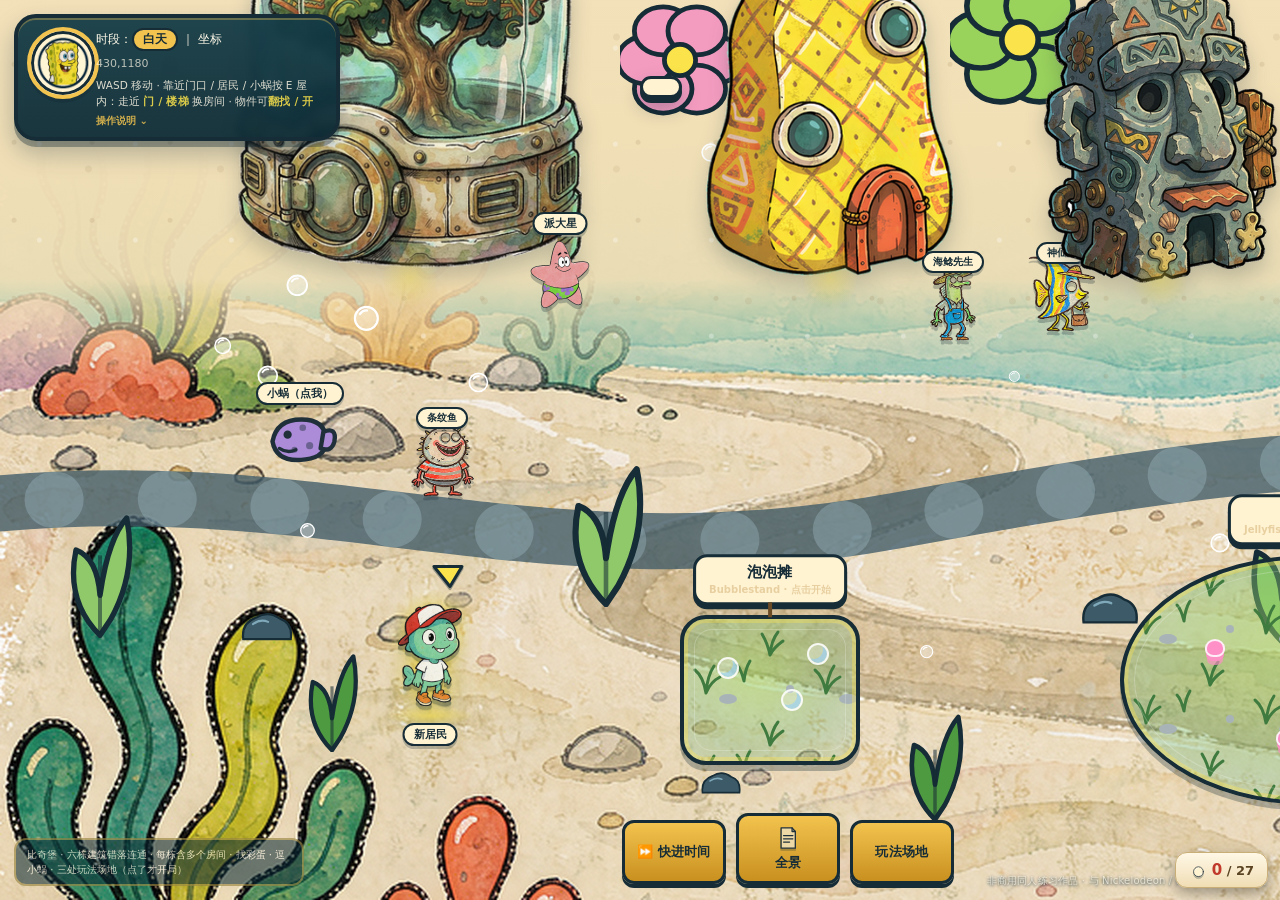
==== commit d1984c3e: "fix(ui): 叫号屏/制作进度提到场景景深之上，不再被放大后的物件立绘遮住 物件 syncDepth 会把 .obj 的 z-index 抬到 100+y/10，原来 #ticketNr 的 z-" ====
--- a/src/index.html
+++ b/src/index.html
@@ -200,7 +200,7 @@
 
   /* 号码屏 / 制作进度 */
   #ticketNr{position:absolute;left:250px;top:150px;font-size:14px;font-weight:700;color:#062338;
-    background:#fff;padding:6px 12px;border-radius:10px;z-index:6;box-shadow:0 4px 10px rgba(0,0,0,.25);
+    background:#fff;padding:6px 12px;border-radius:10px;z-index:2000;box-shadow:0 4px 10px rgba(0,0,0,.25);
     min-width:236px;text-align:center;}
   #ticketNr b{color:#c0392b;}
   #ticketNr.rolling{background:#FFF3C4;}
@@ -208,9 +208,9 @@
   @keyframes nrRoll{0%{transform:translateY(-7px);opacity:.25;filter:blur(1px)}
     100%{transform:translateY(7px);opacity:1;filter:blur(0)}}
   #makeBar{position:absolute;left:250px;top:196px;width:270px;height:16px;border-radius:10px;
-    background:rgba(6,35,56,.5);z-index:6;display:none;overflow:hidden;}
+    background:rgba(6,35,56,.5);z-index:2000;display:none;overflow:hidden;}
   #makeFill{height:100%;width:0;background:linear-gradient(90deg,#FFD23F,#ff8c42);transition:width .2s;}
-  #makeTxt{position:absolute;left:250px;top:216px;font-size:12px;color:#fff;z-index:6;display:none;
+  #makeTxt{position:absolute;left:250px;top:216px;font-size:12px;color:#fff;z-index:2000;display:none;
     text-shadow:0 1px 3px rgba(0,0,0,.6);}
   #burgerReady{position:absolute;left:790px;top:246px;width:82px;height:70px;display:none;
     z-index:35;cursor:pointer;flex-direction:column;align-items:center;justify-content:center;
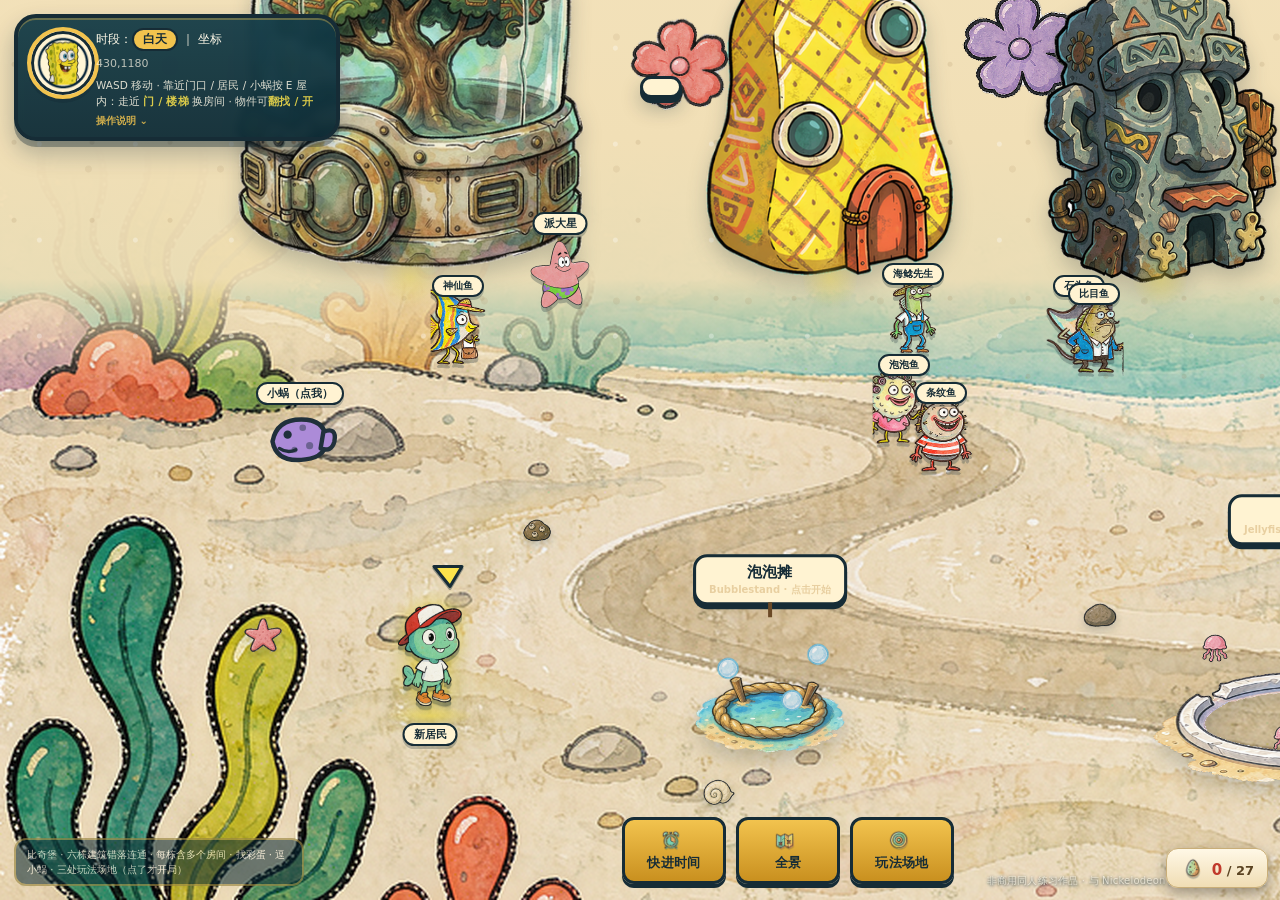
==== commit 2b76e557: "feat(v10): 清掉 CSS/SVG 拼的素材，全部换手绘位图 + 抠图质检 - 世界装饰：花云/水母换 A-03 立绘；海草/石头/气泡/灰色柏油路删除（A-01 底图已有） - 玩法场地：虚" ====
--- a/src/index.html
+++ b/src/index.html
@@ -181,14 +181,15 @@
   @keyframes pulse{0%,100%{box-shadow:0 0 0 3px rgba(255,210,63,.6),0 6px 14px rgba(0,0,0,.4);}
     50%{box-shadow:0 0 0 9px rgba(255,210,63,.15),0 6px 14px rgba(0,0,0,.4);}}
 
-  /* 可坐家具（v0.7 新增） */
-  .seat{position:absolute;z-index:32;width:34px;height:34px;border-radius:50%;
-    background:#cfae6f;border:2px solid #8a6a3a;box-shadow:0 3px 6px rgba(0,0,0,.2);
-    cursor:pointer;pointer-events:auto;display:flex;align-items:center;justify-content:center;
-    font-size:15px;transition:transform .16s,box-shadow .16s;}
-  .seat:hover{transform:translateY(-3px) scale(1.1);border-color:#FFD23F;
-    box-shadow:0 0 0 4px rgba(255,210,63,.4),0 6px 12px rgba(0,0,0,.35);}
-  .seat.occupied{background:#FFD23F;border-color:#fff;}
+  /* 可坐家具（v0.7 新增；v10 改手绘木凳立绘，不再用 CSS 圆点） */
+  .seat{position:absolute;z-index:32;width:56px;height:58px;
+    cursor:pointer;pointer-events:auto;transition:transform .16s,filter .16s;}
+  .seat .seatArt{display:block;width:100%;height:100%;object-fit:contain;
+    object-position:50% 100%;pointer-events:none;
+    filter:drop-shadow(0 5px 5px rgba(22,44,54,.32));}
+  .seat:hover{transform:translateY(-4px) scale(1.08);}
+  .seat:hover .seatArt{filter:drop-shadow(0 0 9px rgba(255,210,63,.95)) drop-shadow(0 6px 6px rgba(22,44,54,.35));}
+  .seat.occupied{filter:drop-shadow(0 0 10px rgba(255,210,63,.95));}
   #iplayer{position:absolute;width:48px;height:48px;transform:translate(-50%,-100%);z-index:40;
     transition:left .28s ease,top .28s ease;}
   #iplayer .disc{position:absolute;left:50%;top:6px;transform:translateX(-50%);
@@ -236,12 +237,10 @@
   @keyframes doorGlow{
     0%,100%{box-shadow:0 0 0 3px rgba(6,35,56,.55),0 0 15px rgba(255,210,63,.45),inset 0 -26px 34px rgba(0,0,0,.38)}
     50%{box-shadow:0 0 0 3px rgba(6,35,56,.55),0 0 32px rgba(255,210,63,.9),inset 0 -26px 34px rgba(0,0,0,.38)}}
-  /* 门形用纯 CSS 绘制，不依赖 emoji 字体（沙箱/部分浏览器缺字体也能看清） */
-  #exitDoor .dIc{width:46px;height:64px;border:5px solid #cfe6f2;border-bottom:none;
-    border-radius:23px 23px 0 0;background:rgba(255,255,255,.07);position:relative;
-    box-shadow:inset 0 0 12px rgba(0,0,0,.25);}
-  #exitDoor .dIc:after{content:"";position:absolute;right:9px;top:36px;width:8px;height:8px;
-    border-radius:50%;background:#FFD23F;box-shadow:0 0 7px rgba(255,210,63,.9);}
+  /* v10：出口门换手绘门立绘（E-13-door_front），不再用 CSS 画拱形门框 */
+  #exitDoor .dIc{width:64px;height:64px;position:relative;}
+  #exitDoor .dIc img{display:block;width:100%;height:100%;object-fit:contain;
+    object-position:50% 100%;filter:drop-shadow(0 4px 4px rgba(22,44,54,.35));}
   #exitDoor .dTx{font-size:13px;font-weight:800;color:#062338;background:#FFD23F;
     padding:4px 10px;border-radius:9px;white-space:nowrap;}
   #exitDoor .dSub{font-size:10px;color:#cfe6f2;white-space:nowrap;}
@@ -360,18 +359,20 @@
 
   /* ===== v0.8 房间图：门 / 楼梯连接点 ===== */
   #portalLayer{position:absolute;inset:0;pointer-events:none;z-index:33;}
-  .portal{position:absolute;width:96px;height:92px;border-radius:12px;pointer-events:auto;cursor:pointer;
-    display:flex;flex-direction:column;align-items:center;justify-content:center;gap:5px;
-    background:linear-gradient(160deg,#2c6280,#123a52);border:4px solid #7fe3ff;
-    box-shadow:0 0 16px rgba(127,227,255,.55),inset 0 -14px 22px rgba(0,0,0,.35);
-    transition:transform .16s,box-shadow .16s;animation:portalGlow 2.1s ease-in-out infinite;}
-  .portal.stair{background:linear-gradient(160deg,#7a5a35,#4d3618);border-color:#FFD23F;
-    box-shadow:0 0 16px rgba(255,210,63,.55),inset 0 -14px 22px rgba(0,0,0,.35);}
-  .portal:hover{transform:translateY(-4px) scale(1.05);}
+  /* v10：门牌不再用「CSS 渐变色块 + SVG 门图标」，改成手绘门立绘（E-13-*） */
+  .portal{position:absolute;width:104px;height:118px;pointer-events:auto;cursor:pointer;
+    display:block;transition:transform .16s,filter .16s;}
+  .portal .pArt{position:absolute;left:0;top:0;width:104px;height:104px;
+    object-fit:contain;object-position:50% 100%;pointer-events:none;
+    filter:drop-shadow(0 6px 6px rgba(22,44,54,.34));}
+  .portal:hover{transform:translateY(-5px) scale(1.06);}
+  .portal:hover .pArt{filter:drop-shadow(0 0 10px rgba(255,210,63,.95)) drop-shadow(0 8px 8px rgba(22,44,54,.4));}
   @keyframes portalGlow{0%,100%{filter:brightness(1)}50%{filter:brightness(1.25)}}
-  .portal .pIc{font-size:27px;line-height:1;}
-  .portal .pTx{font-size:11px;font-weight:800;color:#062338;background:#FFD23F;padding:3px 7px;
-    border-radius:7px;white-space:nowrap;}
+  .portal .pIc{display:none;}
+  .portal .pTx{position:absolute;left:50%;bottom:0;transform:translateX(-50%);
+    font-size:11px;font-weight:800;color:var(--ink);background:var(--banana);padding:3px 8px;
+    border:2px solid var(--ink);border-radius:999px;white-space:nowrap;
+    box-shadow:0 3px 0 rgba(22,44,54,.3);}
   .portal.stair .pTx{background:#fff2c4;}
   .portal.ready{outline:3px solid #fff;outline-offset:2px;}
 
@@ -495,19 +496,11 @@
   /* ============ v1.0：三处玩法场地 + 小游戏会话 UI ============ */
   .playspot{position:absolute;width:0;height:0;z-index:30;cursor:pointer;}
   .playspot .psArea{position:absolute;left:0;top:0;transform:translate(-50%,-50%);
-    border:3px dashed rgba(255,255,255,.7);pointer-events:auto;
-    box-shadow:0 0 0 6px rgba(255,210,63,.10),inset 0 0 46px rgba(255,255,255,.14);
-    transition:transform .25s,box-shadow .25s;}
-  .playspot .psArea:after{content:"";position:absolute;inset:10px;border:1px solid rgba(255,255,255,.22);}
-  .playspot.ps-jelly .psArea{border-radius:50%;
-    background:radial-gradient(ellipse at 50% 38%,rgba(126,211,160,.62),rgba(48,132,102,.38));}
-  .playspot.ps-jelly .psArea:after{border-radius:50%;}
-  .playspot.ps-bubble .psArea{border-radius:26px;
-    background:radial-gradient(ellipse at 50% 38%,rgba(150,210,255,.42),rgba(60,130,195,.24));}
-  .playspot.ps-bubble .psArea:after{border-radius:18px;}
-  .playspot.ps-karate .psArea{border-radius:50%;
-    background:radial-gradient(ellipse at 50% 38%,rgba(226,172,92,.48),rgba(140,92,46,.30));}
-  .playspot.ps-karate .psArea:after{border-radius:50%;}
+    pointer-events:auto;transition:transform .25s,filter .25s;}
+  /* v10：场地本体换成手绘贴片（E-12-playfield_rope/chalk/plank），
+     CSS 不再画虚线框与渐变地面 */
+  .playspot.ps-jelly .psArea,.playspot.ps-bubble .psArea,.playspot.ps-karate .psArea{
+    border:0 none;box-shadow:none;background:none;}
   .playspot .psSign{position:absolute;left:0;transform:translate(-50%,-100%);
     background:#6b4a26;color:#FFE9B8;border:2px solid #CAA86A;border-radius:11px;
     padding:5px 13px;font-size:15px;font-weight:800;white-space:nowrap;text-align:center;
@@ -527,12 +520,14 @@
   .playspot.near .psRing,.playspot.playing .psRing,.playspot.guide .psRing{display:block;}
   .playspot.near .psArea{transform:translate(-50%,-50%) scale(1.06);}
   .playspot.near .psSign,.playspot.playing .psSign,.playspot.guide .psSign{background:#8a5f2c;color:#fff;border-color:#FFD23F;}
-  .psDot{position:absolute;transform:translate(-50%,-50%);pointer-events:none;}
-  .psDot-j{width:20px;height:18px;background:#FF8FC7;border:2px solid rgba(255,255,255,.85);
-    border-radius:50% 50% 42% 42%;box-shadow:0 5px 0 -1px rgba(255,143,199,.9),0 10px 0 -2px rgba(255,143,199,.65);}
-  .psDot-b{width:22px;height:22px;border-radius:50%;background:rgba(255,255,255,.30);
-    border:2px solid rgba(255,255,255,.85);box-shadow:inset -4px -4px 0 rgba(140,205,255,.55);}
-  .psDot-k{width:24px;height:36px;border-radius:7px;background:#8a5f2c;border:2px solid #5c3d18;}
+  /* v10：场地里的提示小物（水母/泡泡/木桩）也换成立绘，不再用 CSS 拼图形 */
+  .psDot{position:absolute;transform:translate(-50%,-50%);pointer-events:none;
+    animation:psDotBob 2.4s ease-in-out infinite;}
+  .psDot img{display:block;width:100%;height:100%;object-fit:contain;}
+  .psDot-j{width:34px;height:38px;}
+  .psDot-b{width:26px;height:26px;}
+  .psDot-k{width:34px;height:44px;}
+  @keyframes psDotBob{0%,100%{transform:translate(-50%,-50%)}50%{transform:translate(-50%,-58%)}}
 
   /* 进入玩法的视口氛围（很淡，只做感知，不遮挡） */
   body.mg-jelly #viewport:after,body.mg-bubble #viewport:after,body.mg-karate #viewport:after{
@@ -696,9 +691,9 @@
   镇上有 <b>3 处玩法场地</b>：水母田 / 泡泡摊 / 空手道场 · <b>走近按 E 或直接点击</b>开场</span>
 </div>
 <div id="controls">
-  <button class="btn" id="timeBtn">⏩ 快进时间</button>
-  <button class="btn" id="mapBtn">🗺 全景</button>
-  <button class="btn" id="mgGuideBtn">玩法场地</button>
+  <button class="btn" id="timeBtn"><img class="btnIco" alt="" src="../assets/ui/G-15-icon_clock.png">快进时间</button>
+  <button class="btn" id="mapBtn"><img class="btnIco" alt="" src="../assets/ui/G-15-icon_map.png">全景</button>
+  <button class="btn" id="mgGuideBtn"><img class="btnIco" alt="" src="../assets/ui/G-15-icon_target.png">玩法场地</button>
 </div>
 <div id="jellyLayer"></div>
 <div id="jellyHud">捉水母 <b id="jellyTotal">0</b> 只<br>粉 <span id="jPink">0</span> · 电 <span id="jBlue">0</span> · 金 <span id="jGold">0</span></div>
@@ -771,7 +766,7 @@
     <div id="iplayer"><div class="disc">🐟</div></div>
     <div id="photoSpot">📸 合影点</div>
     <div id="exitDoor" title="出门 · 返回比奇堡">
-      <div class="dIc"></div>
+      <div class="dIc"><img alt="" src="../assets/props/E-13-door_front.png"></div>
       <div class="dTx">← 出去</div>
       <div class="dSub">回比奇堡</div>
     </div>
@@ -2069,7 +2064,9 @@
   function renderSeats(list){
     seatEls={};seatLayer.innerHTML='';
     list.forEach(function(s){
-      var el=document.createElement('div');el.className='seat';el.textContent=s.ic;
+      var el=document.createElement('div');el.className='seat';
+      /* v10：座位不再是 CSS 圆点 + emoji，换成手绘木凳立绘 */
+      el.innerHTML='<img class="seatArt" alt="" src="../assets/props/E-12-stool.png">';
       el.style.left=s.x+'px';el.style.top=s.y+'px';
       el.onclick=function(){ if(seated&&seatId===s.id)standUp();else sitDown(s.id); };
       seatLayer.appendChild(el);seatEls[s.id]=el;
@@ -2103,6 +2100,11 @@
     roomEl.style.transform='translate(-50%,-50%) scale('+s+')';
   }
   var portalLayer=document.getElementById('portalLayer');
+  /* v10：门牌换成手绘门立绘，按目标房间挑一种门 */
+  var DOOR_ART={krusty_kitchen:'E-13-door_plank',krusty_office:'E-13-door_office',
+    krusty_hall:'E-13-door_front',pineapple_kitchen:'E-13-arch_coral',pineapple_main:'E-13-arch_coral',
+    rock_under:'E-13-stairs',rock_main:'E-13-stairs',treedome_airlock:'E-13-hatch',
+    treedome_main:'E-13-hatch',chum_lab:'E-13-door_office',chum_counter:'E-13-hatch'};
   function renderPortals(R){
     portalLayer.innerHTML='';PORTALS=(R.portals||[]).slice();
     PORTALS.forEach(function(p,i){
@@ -2110,7 +2112,10 @@
       var el=document.createElement('div');
       el.className='portal '+(p.kind==='stair'?'stair':'door');
       el.style.left=p.x+'px';el.style.top=p.y+'px';
-      el.innerHTML='<div class="pIc">'+p.ic+'</div><div class="pTx">'+p.tx+'</div>';
+      p.cx=p.x+52;p.cy=p.y+52;
+      var art=(p.kind==='stair')?'E-13-stairs':(DOOR_ART[p.to]||'E-13-door_plank');
+      el.innerHTML='<img class="pArt" alt="" src="../assets/props/'+art+'.png">'+
+        '<div class="pTx">'+p.tx+'</div>';
       el.onclick=function(){switchRoom(p.to);};
       portalLayer.appendChild(el);p.el=el;
     });
@@ -2836,6 +2841,12 @@
     {id:'karate',name:'空手道场',sub:'Karate · 点击开始',           x:1910,y:1120,w:230,h:180,r:165,
       dots:[['k',0,0]]}
   ];
+  var PS_ART={jelly:'E-12-playfield_chalk',bubble:'E-12-playfield_rope',karate:'E-12-playfield_plank'};
+  var PS_DOT={j:'A-03-jellyfish1',b:'A-03-bubbles',k:'E-12-stool'};
+  function psDotPath(k){
+    var f=PS_DOT[k]||'A-03-bubbles';
+    return (f.indexOf('A-03')===0?'../assets/world/':'../assets/props/')+f+'.png';
+  }
   function renderPlayspots(){
     PLAYSPOTS.forEach(function(sp){
       var el=document.createElement('div');
@@ -2845,6 +2856,10 @@
       ring.style.width=(sp.w+22)+'px';ring.style.height=(sp.h+22)+'px';
       var area=document.createElement('div');area.className='psArea';
       area.style.width=sp.w+'px';area.style.height=sp.h+'px';
+      /* v10：场地面 = 手绘贴片 */
+      var art=document.createElement('img');art.className='psArt';art.alt='';
+      art.src='../assets/props/'+(PS_ART[sp.id]||'E-12-playfield_rope')+'.png';
+      area.appendChild(art);
       var sign=document.createElement('div');sign.className='psSign';
       sign.style.top=(-sp.h/2-10)+'px';
       sign.innerHTML=sp.name+'<small>'+sp.sub+'</small>';
@@ -2853,6 +2868,7 @@
         var dot=document.createElement('div');
         dot.className='psDot psDot-'+d[0];
         dot.style.left=d[1]+'px';dot.style.top=d[2]+'px';
+        dot.innerHTML='<img alt="" src="'+psDotPath(d[0])+'">';
         el.appendChild(dot);
       });
       el.onclick=function(){if(inInterior)return;startMini(sp.id);};
@@ -3349,7 +3365,6 @@
 </script>
 <!-- v5 表现层脚本：图标库 → 房间主题层 → 注入器（顺序不可换） -->
 <script src="icons.js"></script>
-<script src="room-skins.js"></script>
 <script src="skin.js"></script>
 </body>
 </html>
--- a/src/skin.css
+++ b/src/skin.css
@@ -33,18 +33,29 @@
 .bbSvg,.bbCharSvg{display:block;flex:none;overflow:visible;}
 .bb-ico .bbSvg{width:1.15em;height:1.15em;}
 .bb-ico-in-btn .bbSvg{width:1.35em;height:1.35em;}
+/* v10：界面图标位图版，尺寸跟随字号，避免生图位图在按钮里过大/过小 */
+.bbIcoImg{display:block;flex:none;object-fit:contain;pointer-events:none;user-select:none;}
+.bb-ico .bbIcoImg{width:1.18em!important;height:1.18em!important;}
+.btn .bbIcoImg,.bb-ico-in-btn .bbIcoImg{width:1.3em!important;height:1.3em!important;}
+#tipIcon .bbIcoImg{width:56px!important;height:56px!important;margin:0 auto;}
+#spinFront .bbIcoImg{width:92px!important;height:92px!important;margin:0 auto;}
+/* v10：底部工具条的按钮图标改成手绘位图（22px，比 emoji 更贴画风） */
+.btnIco{display:inline-block;width:22px;height:22px;object-fit:contain;
+  vertical-align:-5px;margin-right:6px;pointer-events:none;}
+#timeBtn .btnIco,#mapBtn .btnIco,#mgGuideBtn .btnIco{filter:drop-shadow(0 1px 0 rgba(22,44,54,.28));}
+#colBtn .bbIcoImg{width:22px!important;height:22px!important;display:inline-block;
+  vertical-align:-4px;margin-right:2px;}
 
 /* ---- 世界层：建筑 ---- */
-/* 原 #paths 就是一条 S 形弯曲小路；改成参考图里那条深蓝灰柏油路，
-   保留第二条虚线作为路面点彩，避免「浅沙路 + 深色路」双重重影。 */
-#paths{display:block!important;pointer-events:none;}
-#paths path{stroke:#405C68!important;stroke-width:56px!important;opacity:.78;}
-#paths path:nth-child(2){stroke:#A6C4CC!important;stroke-width:56px!important;
-  opacity:.32!important;stroke-dasharray:3 110!important;}
-/* 玩法场地：手绘草皮（SVG 草丛+卵石平铺）+ 墨线圈，替代绿色椭圆贴片 */
-.playspot .psArea{background:
-  url("data:image/svg+xml,%3Csvg xmlns='http://www.w3.org/2000/svg' width='120' height='90' viewBox='0 0 120 90'%3E%3Cg fill='none' stroke='%233F7A3F' stroke-width='3' stroke-linecap='round'%3E%3Cpath d='M22 74 C20 62 16 55 11 51 M22 74 C23 60 26 53 30 47 M22 74 C26 64 32 60 36 58'/%3E%3Cpath d='M86 36 C84 26 81 20 78 15 M86 36 C87 24 90 18 94 13 M86 36 C90 28 95 25 99 22'/%3E%3Cpath d='M60 62 C58 54 56 49 53 46 M60 62 C61 52 63 47 66 42'/%3E%3C/g%3E%3Cellipse cx='44' cy='80' rx='9' ry='5' fill='%23A8B3B8'/%3E%3Ccircle cx='106' cy='70' r='4' fill='%23A8B3B8'/%3E%3C/svg%3E") repeat,
-  radial-gradient(ellipse at 42% 38%,rgba(158,214,102,.55),rgba(110,182,122,.34) 60%,rgba(79,195,199,.12))!important;}
+/* v10：A-01 底图自带一条手绘沙路，之前 skin.css 又用 #paths 盖了一条深灰柏油路，
+   两条路叠在一起（沙路在下、灰路在上）很脏。这里直接把 #paths 关掉，只留底图那条。 */
+#paths{display:none!important;}
+/* 玩法场地：改成手绘场地贴片（E-12-playfield_*），CSS 只负责定位与放大，
+   不再用「SVG 草皮平铺 + 渐变 + 虚线框」拼假地面。 */
+.playspot .psArea{background:none!important;border:0!important;box-shadow:none!important;}
+.playspot .psArea .psArt{position:absolute;inset:0;width:100%;height:100%;
+  object-fit:fill;pointer-events:none;
+  filter:drop-shadow(0 10px 10px rgba(22,44,54,.20));}
 #world .building{
   transition:transform .28s cubic-bezier(.2,1.5,.5,1),filter .28s ease;
   filter:drop-shadow(0 10px 10px rgba(22,44,54,.22));
@@ -111,21 +122,19 @@
 #player,#iplayer{z-index:70;}
 #player .disc{animation:bbBob 1.6s ease-in-out infinite;}
 
-/* 世界装饰层（由 skin.js 注入） */
+/* 世界装饰层（由 skin.js 注入；v10 起全部是手绘 PNG 立绘） */
 #bbWorldDeco{position:absolute;left:0;top:0;width:2600px;height:1370px;
   pointer-events:none;z-index:2;overflow:hidden;}
+#bbWorldDeco .bbDecoImg{display:block;width:100%;height:100%;object-fit:contain;
+  pointer-events:none;user-select:none;-webkit-user-drag:none;}
 #bbWorldDeco .bbCloud{position:absolute;animation:bbCloudPulse 8s ease-in-out infinite;}
 #bbWorldDeco .bbJelly{position:absolute;animation:bbJellyFloat 5.5s ease-in-out infinite;}
-#bbWorldDeco .bbWeed{position:absolute;transform-origin:bottom center;
-  animation:bbSway 4.6s ease-in-out infinite;}
-#bbWorldDeco .bbRock{position:absolute;}
-#bbWorldDeco .bbBub{position:absolute;animation:bbBubbleUp 7s linear infinite;}
+#bbWorldDeco .bbGround{position:absolute;filter:drop-shadow(0 4px 4px rgba(22,44,54,.20));}
 #bbWorldDeco .bbRoad{position:absolute;left:0;top:0;}
-/* 场景内换房门 / 楼梯：统一成米白手绘门牌，与出口门同一语言 */
-.portal{background:var(--paper)!important;border:4px solid var(--ink)!important;
-  border-radius:16px!important;animation:none!important;
-  box-shadow:0 5px 0 var(--ink),0 12px 22px rgba(6,35,56,.32)!important;}
-.portal.stair{background:linear-gradient(180deg,#FFF3D2,#F6DEA8)!important;}
+/* 场景内换房门 / 楼梯：v10 起换成手绘门立绘（E-13-*），
+   这里清掉旧的米白纸卡底与墨线框，只保留标签药丸的配色。 */
+.portal{background:none!important;border:0!important;border-radius:0!important;
+  box-shadow:none!important;animation:none!important;}
 .portal .pTx{background:var(--banana)!important;color:var(--ink)!important;
   border:2px solid var(--ink)!important;border-radius:999px!important;font-weight:900!important;}
 
@@ -222,14 +231,15 @@
 
 /* ---- 玩法场地 ---- */
 .playspot{z-index:80;}
+/* v10：场地面已经是手绘贴片，不再描墨线框/内金边，只保留靠近时的高亮环 */
 .playspot .psArea{
-  border:4px solid var(--ink)!important;
-  box-shadow:0 6px 0 rgba(22,44,54,.3),inset 0 0 0 4px rgba(251,227,75,.35)!important;
-  transition:transform .25s ease,box-shadow .25s ease;
+  border:0!important;
+  box-shadow:none!important;
+  transition:transform .25s ease,filter .25s ease;
 }
 .playspot .psRing{border:3px dashed var(--ui-gold)!important;animation:bbRingPulse 2.4s ease-in-out infinite;}
 .playspot.near .psArea{transform:translate(-50%,-50%) scale(1.05);
-  box-shadow:0 0 0 6px var(--banana),0 10px 24px rgba(22,44,54,.4)!important;}
+  filter:brightness(1.12) drop-shadow(0 0 16px rgba(251,227,75,.85));}
 .playspot .psSign{
   background:var(--paper)!important;color:var(--ink)!important;
   border:3px solid var(--ink)!important;border-radius:14px!important;
@@ -314,8 +324,8 @@
 #room .obj:hover{transform:translateY(-4px) scale(1.06)!important;}
 #room .obj.ready{animation:bbReady 1.3s ease-in-out infinite;}
 #room .obj.taken{opacity:.4;}
-#room .seat{background:var(--paper)!important;border:3px solid var(--ink)!important;
-  box-shadow:0 4px 0 var(--ink)!important;}
+/* v10：座位已换手绘木凳立绘，这里不再叠米白底 + 墨线框 */
+#room .seat{background:none!important;border:0!important;box-shadow:none!important;}
 #exitDoor{background:var(--paper)!important;border:4px solid var(--ink)!important;
   box-shadow:0 6px 0 var(--ink)!important;color:var(--ink)!important;}
 #exitDoor .dTx,#exitDoor .dSub{color:var(--ink)!important;font-weight:900;}
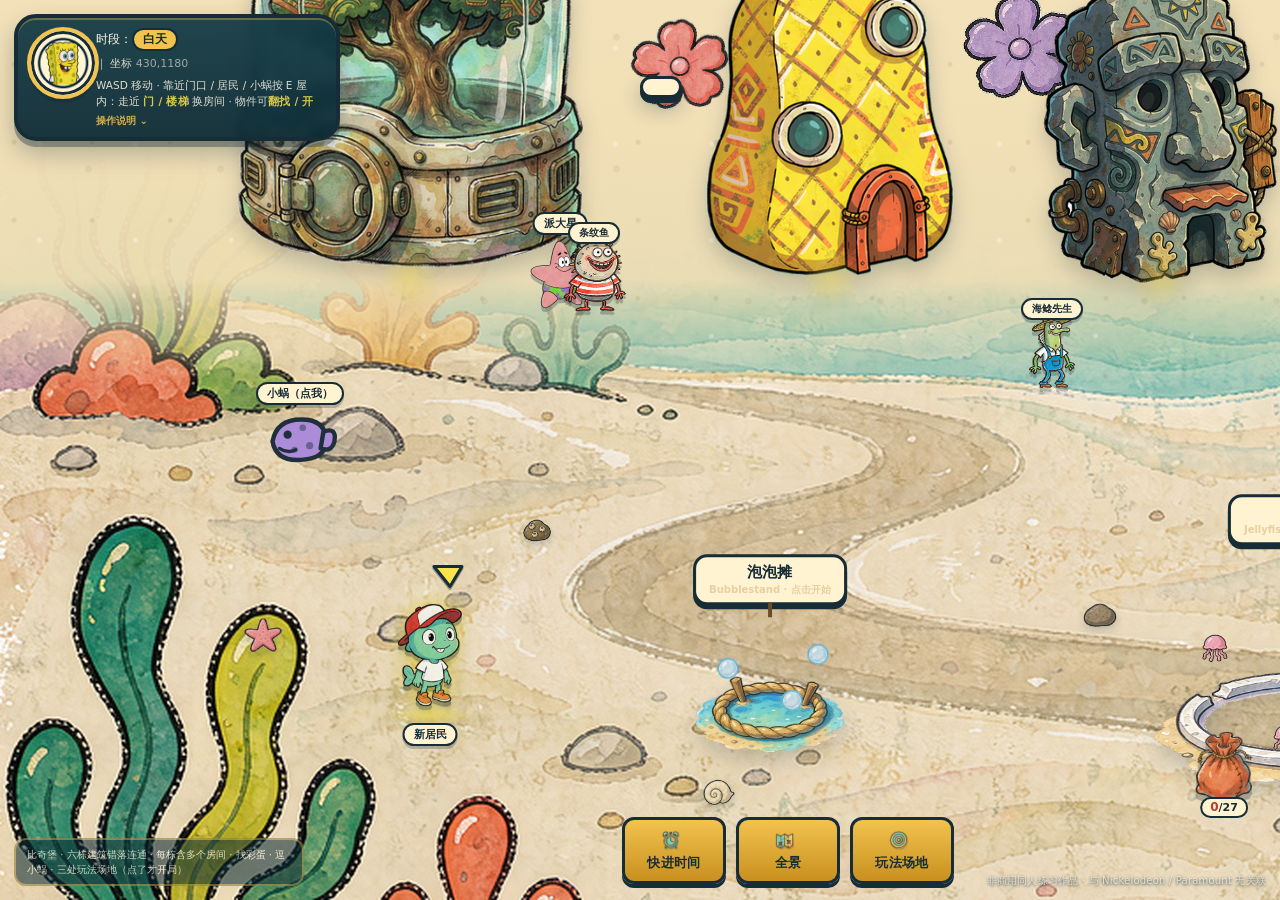
==== commit dc1b3abc: "feat(v11): 物件交互改成「摇—掉—捡」+ 14 间落位重标 + 手机端适配 交互（用户第 1、3 条） - 删掉 #objTip / #rummage / #spin 三套「白卡+文字+翻转" ====
--- a/src/index.html
+++ b/src/index.html
@@ -141,8 +141,8 @@
   #interior h2{font-size:19px;color:#fff;}
   /* v4 美术挂载：14 张房间 PNG 铺在 #room 背景层；THEME 色作为底色兜底。
      原 .floor / .wall 的不透明 CSS 菱格砖与木条会盖住新房间图，故停用。 */
-  #room{position:absolute;left:50%;top:52%;width:1200px;height:760px;
-    transform:translate(-50%,-50%) scale(1);transform-origin:center center;
+  #room{position:absolute;left:0;top:0;width:1200px;height:760px;
+    transform:translate(0,0) scale(1);transform-origin:0 0;
     background-size:1200px 760px;background-position:center;background-repeat:no-repeat;
     --w1:#3f7fb5;--w2:#356fa3;--f1:#d8b878;--f2:#b8965a;}
   #room .floor{position:absolute;inset:0;border-radius:18px;
@@ -685,7 +685,7 @@
 </div>
 
 <div id="hud">
-  时段：<b id="clock">白天</b> ｜ 坐标 <span id="coord">0,0</span><br>
+  时段：<b id="clock">白天</b><span id="coordWrap"> ｜ 坐标 <span id="coord">0,0</span></span><br>
   <span style="opacity:.85">WASD 移动 · 靠近门口 / 居民 / 小蜗按 E<br>
   屋内：走近 <b>门 / 楼梯</b> 换房间 · 物件可<b>翻找 / 开关 / 旋转 / 拾取</b> · 🚪 出门<br>
   镇上有 <b>3 处玩法场地</b>：水母田 / 泡泡摊 / 空手道场 · <b>走近按 E 或直接点击</b>开场</span>
@@ -734,6 +734,13 @@
 <div id="toast"></div>
 <div id="legend">比奇堡 · 六栋建筑错落连通 · 每栋含多个房间 · 找彩蛋 · 逗小蜗 · 三处玩法场地（点了才开局）</div>
 <div id="dpad"><div class="ring"></div><div class="stick" id="stick"></div></div>
+<!-- v11 触屏：右下角大号互动键 + 点单条折叠开关（桌面端隐藏） -->
+<button id="actBtn" type="button" aria-label="互动">
+  <img alt="" src="../assets/ui/G-15-icon_target.png"><b>互动</b>
+</button>
+<button id="questToggle" type="button" aria-label="点单条">
+  <img alt="" src="../assets/ui/G-15-icon_receipt.png">
+</button>
 
 <!-- ===== 通用室内房间（6 间共用） ===== -->
 <div id="interior">
@@ -764,7 +771,7 @@
     <div id="portalLayer"></div>
     <div id="seatLayer"></div>
     <div id="iplayer"><div class="disc">🐟</div></div>
-    <div id="photoSpot">📸 合影点</div>
+    <div id="photoSpot"><img alt="" src="../assets/props/E-14-loot_photo.png"><span>合影点</span></div>
     <div id="exitDoor" title="出门 · 返回比奇堡">
       <div class="dIc"><img alt="" src="../assets/props/E-13-door_front.png"></div>
       <div class="dTx">← 出去</div>
@@ -781,15 +788,7 @@
 </div>
 <div id="nearTip" class="nearTip" style="display:none">按 E 交互</div>
 
-<!-- 物品检视小卡 -->
-<div id="objTip"><div class="card">
-  <div class="big" id="tipIcon">📦</div>
-  <h3 id="tipTitle">物件</h3>
-  <p id="tipDesc">介绍</p>
-  <div class="secret" id="tipSecret"></div>
-  <button class="btn" id="tipMore" style="margin-top:12px;display:none;background:#FFD23F">🔎 多看一眼</button>
-  <button class="btn" id="tipClose" style="margin-top:14px">✕ 收起</button>
-</div></div>
+<!-- v11：检视不再用居中白卡，改为「摇→掉→捡」的实体交互，见 interact.js -->
 
 <!-- 橙光式分支对话 -->
 <div id="dlg">
@@ -832,33 +831,17 @@
   <button class="btn" id="closePhoto">收起</button>
 </div>
 
-<!-- ===== v0.8 交互类型系统面板 ===== -->
-<div id="colBtn">🥚 <b id="colCount">0</b> / 27</div>
-
-<div id="rummage"><div class="card">
-  <h3 id="rumTitle">🔎 翻找</h3>
-  <p class="sub" id="rumSub"></p>
-  <div id="rumGrid"></div>
-  <button class="btn" id="rumClose" style="margin-top:14px">✕ 收起</button>
-</div></div>
-
-<div id="spin"><div class="card">
-  <h3 id="spinTitle">🔄 转着看</h3>
-  <div class="spinStage"><div id="spinCard">
-    <div class="spFace front" id="spinFront">📦</div>
-    <div class="spFace back"><div class="bkTx" id="spinBackTx"></div><div class="bkHint" id="spinEgg"></div></div>
-  </div></div>
-  <p class="sub">点卡片 / 按 ← → 或 A D 翻到背面，看看藏着什么</p>
-  <div class="rowBtns">
-    <button class="btn" id="spinFlip">↻ 翻到背面</button>
-    <button class="btn" id="spinClose">✕ 收起</button>
-  </div>
-</div></div>
-
-<div id="collection"><div class="card wide">
+<!-- ===== v11 交互背包：手绘布口袋（捡到的东西挂兜口） ===== -->
+<div id="pocket" title="口袋">
+  <img class="pkArt" id="pkArt" alt="" src="../assets/props/E-15-sack_closed.png">
+  <div class="pkN"><b id="colCount">0</b>/27</div>
+  <div class="pkHang" id="pkHang"></div>
+</div>
+
+<div id="collection"><div class="pouchScatter">
   <h3 id="colHead">🥚 藏品册</h3>
   <div id="colGrid"></div>
-  <button class="btn" id="colClose" style="margin-top:14px">✕ 收起</button>
+  <button class="colClose" id="colClose">✕ 收起</button>
 </div></div>
 
 <script>
@@ -1887,7 +1870,8 @@
          玩法场地的 .near 金圈会残留不消失；此处统一清掉。 */
       PLAYSPOTS.forEach(function(sp){sp.el.classList.remove('near');});
     }
-    if(nearBuilding){promptEl.style.display='block';promptEl.innerHTML='按 <b>E</b> 进入 '+nearBuilding.name;}
+    if(nearBuilding){promptEl.style.display='block';
+      promptEl.innerHTML=(IS_TOUCH?'点我进入 ':'按 <b>E</b> 进入 ')+nearBuilding.name;}
     else if(nearGary){promptEl.style.display='block';promptEl.innerHTML='按 <b>E</b> 和 小蜗 打个招呼（或直接点它）';}
     else if(nearSpot){promptEl.style.display='block';promptEl.innerHTML='按 <b>E</b> 开始「'+nearSpot.name+'」小玩法（或直接点击场地）';}
     else if(nearNPC){promptEl.style.display='block';promptEl.innerHTML='按 <b>E</b> 和 '+schedule[nearNPC].name+' 聊聊';}
@@ -1918,6 +1902,11 @@
   /* ============ 室内：通用房间渲染器 ============ */
   var interior=document.getElementById('interior');
   var roomEl=document.getElementById('room');
+  /* 触屏判定：真机触摸 / 粗指针 / 窄视口 三者任一，都按触屏话术走 ——
+   否则 390 宽的手机上仍会看到「按 E」「ESC」这类桌面提示。 */
+var IS_TOUCH=('ontouchstart' in window)||navigator.maxTouchPoints>0||
+    (window.matchMedia&&window.matchMedia('(pointer:coarse)').matches)||
+    window.innerWidth<=600;
   var roomDecor=document.getElementById('roomDecor');
   var roomFx=document.getElementById('roomFx');
   var roomNpcs=document.getElementById('roomNpcs');
@@ -1933,71 +1922,122 @@
   /* ===== v9 房间重绘（14 张独立手绘图 1200×760）后的坐标重排 =====
      旧坐标是按「代码家具」排的，与新手绘图完全不对位；这里按新图里的
      柜台面 / 桌面 / 货架 / 地面重新落位。obj/seat/npc/portal 均为覆盖值。 */
+  /* ===== v11 落位表（按 14 张手绘室内图逐间标定） =====
+     口径：obj 记 [x, y, w, h]，单位就是 1200x760 房间图的原生像素；
+     y+h = 物件的**底边**，也就是它站在哪个面上（台面 / 层板 / 地板）。
+     seat 记 [x, y]（凳子底边中点）；npc 记 [x, y]（脚底）。
+     角色立绘从脚底向上生长，所以 npc 的 y 直接就是"踩在房间的哪条线上"。 */
+  /* ===== 每个房间的主角落点 =====
+     以前统一落 (600,690)，正好压在房间 NPC 身上（章鱼哥/海绵宝宝全被挡住）。
+     这里按"空地 + 离 NPC 一个身位"逐间给落点；缺省仍回落 (600,690)。 */
+  var ROOM_SPAWN={
+    krusty_hall:[880,700],krusty_kitchen:[900,700],krusty_office:[340,700],
+    moai_f1:[480,720],moai_f2:[830,620],moai_f3:[700,640],
+    pineapple_main:[560,720],pineapple_kitchen:[700,690],rock_main:[360,700],
+    rock_under:[560,700],treedome_main:[300,700],treedome_airlock:[620,700],
+    chum_counter:[520,700],chum_lab:[600,690]
+  };
   var ROOM_POS={
+    /* ============ v11.1 落位表（按 14 张手绘室内图的真实台面重标） ============
+       口径：obj 记 [x, y, w, h]，单位是 1200x760 房间图的原生像素。
+       ★ y+h = 物件的**底边**，也就是它踩在哪条线上（台面 / 层板 / 地板）。
+       ★ w,h 是"盒子"，实际视觉尺寸 = w*1.7 × h*1.7（.ic img 的 scale(1.7)，原点在底边中点）。
+         所以盒子要比目测的目标尺寸小约 1.7 倍，别按视觉尺寸填。
+       seat 记 [x, y]（凳子底边中点）；npc 记 [x, y]（脚底）。
+       角色立绘从脚底向上生长，所以 npc 的 y 就是"踩在房间的哪条线上"。 */
     krusty_hall:{
-      obj:{register:[370,199],pickup:[40,212],tip:[215,245],menu:[250,80],
-        window:[480,45],jukebox:[60,657],salt:[376,408],fries:[756,431],ticket:[960,652]},
-      seat:[[360,470],[740,480],[560,350]],npc:{squid:[520,520]},
-      portal:[[930,100],[930,250]]},
+      /* 台面：柜台顶面 y≈258(x 30-500)；小圆桌A y≈300；左下圆桌B y≈435；右侧圆桌C y≈415 */
+      obj:{ticket:[40,196,80,62],register:[152,186,90,72],tip:[282,208,54,50],
+        menu:[330,60,76,90],window:[880,92,96,76],pickup:[545,228,92,72],
+        jukebox:[40,600,100,110],salt:[742,370,50,44],fries:[372,392,50,44]},
+      seat:[[615,386],[425,472],[830,492]],npc:{squid:[620,660]},
+      portal:[[1000,150],[1000,340]]},
     krusty_kitchen:{
-      obj:{grill:[40,404],fridge:[32,540],cabinet:[700,282],spatula:[300,210],
-        sauce:[280,450],sesame:[420,497],drink:[520,446],bin:[860,671]},
-      seat:[[760,540]],npc:{sponge:[780,500]},portal:[[980,120],[980,300]]},
+      /* 台面：炉盘 y≈340；岛台后沿 y≈450；右操作台 y≈333；地面带 y≈745 */
+      obj:{grill:[140,262,132,78],spatula:[300,400,58,52],sesame:[400,412,46,38],
+        sauce:[510,408,52,42],drink:[790,272,76,60],
+        fridge:[60,610,140,135],cabinet:[270,650,115,95],bin:[420,696,64,52]},
+      seat:[[700,650]],npc:{sponge:[570,700]},
+      portal:[[975,190],[975,350]]},
     krusty_office:{
-      obj:{safe:[60,233],ledger:[330,319],desklamp:[600,329],portrait:[620,40],
-        coin1:[600,520],anchor:[870,626]},
-      seat:[[740,350]],npc:{krabs:[520,330]},portal:[[890,150]]},
+      /* 台面：办公桌 y≈362(x 261-778)；木箱顶 y≈494；地面 y≈640-720 */
+      obj:{safe:[40,512,150,128],ledger:[380,310,70,52],desklamp:[556,300,62,62],
+        portrait:[890,112,76,64],coin1:[872,456,46,38],anchor:[1000,600,76,96]},
+      seat:[[800,514]],npc:{krabs:[640,690]},
+      portal:[[985,300],[40,300]]},
     moai_f1:{
-      obj:{cushion:[110,333],clarinet:[260,319],gramophone:[380,316],lamp:[520,343],
-        selfportrait:[350,100],coffee:[330,590]},
-      seat:[[280,420],[860,620]],npc:{squid:[620,600]},portal:[[800,250]]},
+      /* 台面：石桌 y≈337(x 94-533)；壁炉台 y≈375；草席 y≈734；门 y≈300 */
+      obj:{clarinet:[170,285,80,52],lamp:[300,292,56,44],coffee:[400,300,46,36],
+        gramophone:[590,325,82,50],selfportrait:[790,170,70,56],cushion:[320,690,62,44]},
+      seat:[[220,520],[430,520]],npc:{squid:[700,720]},
+      portal:[[900,300]]},
     moai_f2:{
-      obj:{easel:[360,384],paintbox:[560,414],curtain:[760,200],record:[760,560],
-        calendar:[620,150],paint:[480,540]},
-      seat:[[660,420]],portal:[[930,300],[30,280]]},
+      /* 台面：石砌长凳 y≈398(x 589-800)；小木凳 y≈510；地面 y≈600-640 */
+      obj:{easel:[600,430,110,165],paintbox:[520,560,80,55],paint:[720,470,50,40],
+        record:[610,352,56,46],calendar:[430,120,62,52],curtain:[830,190,92,92]},
+      seat:[[450,600],[300,640]],npc:{},
+      portal:[[60,300],[980,300]]},
     moai_f3:{
-      obj:{nightstand:[560,414],vinyl:[200,396],magazine:[300,355],coffee:[620,405],
-        statue:[690,170],window:[300,20]},
-      seat:[[420,450]],portal:[[760,300]]},
+      /* 台面：床头柜 y≈428(x 556-733)；床沿 y≈417；地面 y≈600-660 */
+      obj:{nightstand:[30,555,90,62],vinyl:[575,386,60,42],coffee:[650,396,44,32],
+        statue:[730,505,66,80],window:[110,170,90,72],magazine:[300,375,62,42]},
+      seat:[[300,480]],npc:{},
+      portal:[[860,430]]},
     pineapple_main:{
-      obj:{clock:[170,390],pine:[250,415],hat:[420,300],jellynet:[720,297],
-        tv:[480,515],garyl:[700,556]},
-      seat:[[350,400],[600,540]],npc:{sponge:[760,560]},portal:[[830,260]]},
+      /* 台面：沙发座面 y≈390(x 161-622)；圆茶几 y≈446；地面 y≈500-720 */
+      obj:{clock:[430,90,60,60],hat:[300,348,62,42],pine:[150,400,52,46],
+        garyl:[610,650,72,56],jellynet:[540,590,72,72],tv:[720,430,92,72]},
+      seat:[[300,545],[520,545]],npc:{sponge:[800,715]},
+      portal:[[860,300]]},
     pineapple_kitchen:{
-      obj:{fridge:[110,240],jar:[300,192],photo:[660,90],record:[420,240],
-        toothbrush:[560,295],bed:[90,615]},
-      seat:[[200,600]],portal:[[830,260]]},
+      /* 台面：弧形操作台 y≈338(x 67-867)；吊架层板 y≈233；地面 y≈560-720 */
+      obj:{record:[300,290,72,48],jar:[420,300,56,40],toothbrush:[500,305,48,36],
+        photo:[560,178,62,55],fridge:[80,590,130,130],bed:[640,560,160,105]},
+      seat:[[380,620]],npc:{},
+      portal:[[930,300]]},
     rock_main:{
-      obj:{chips:[190,263],phone:[320,227],tv:[470,318],conch:[280,684],
-        sandcastle:[760,520],shovel:[620,620]},
-      seat:[[250,470],[700,600]],npc:{patrick:[640,560]},portal:[[830,220]]},
+      /* 台面：左侧岩层板 y≈236(x 117-744)；中央石台 y≈364(x 400-822)；地面 y≈620-730 */
+      obj:{tv:[150,178,92,58],phone:[420,182,72,56],chips:[450,318,62,46],
+        conch:[200,618,56,44],sandcastle:[860,598,110,82],shovel:[600,645,62,62]},
+      seat:[[480,560],[680,560]],npc:{patrick:[700,730]},
+      portal:[[900,260]]},
     rock_under:{
-      obj:{rocktop:[380,216],paper:[520,221],fridge:[40,430],cookie:[700,606],
-        lamp:[860,526],star:[420,700]},
-      seat:[[900,560]],portal:[[860,380]]},
+      /* 台面：墙上木架 y≈230(x 317-667)；地面 y≈600-700 */
+      obj:{rocktop:[360,182,72,48],paper:[498,188,58,40],fridge:[40,540,115,112],
+        cookie:[330,640,50,40],lamp:[700,598,72,72],star:[860,638,56,44]},
+      seat:[[420,600]],npc:{},
+      portal:[[930,400]]},
     treedome_main:{
-      obj:{scope:[100,352],nutjar:[240,393],board:[520,190],gauge:[420,345],
-        robotarm:[600,385],helmet:[700,381]},
-      seat:[[250,420]],npc:{sandy:[660,560]},portal:[[930,300]]},
+      /* 台面：左长工作台 y≈418(x 33-456)；右长工作台 y≈422(x 428-828)；草地 y≈620-700 */
+      obj:{board:[60,325,120,92],nutjar:[250,375,62,46],scope:[560,368,72,56],
+        gauge:[700,372,62,48],robotarm:[762,356,84,64],helmet:[100,655,52,44]},
+      seat:[[80,610]],npc:{sandy:[770,665]},
+      portal:[[1010,300]]},
     treedome_airlock:{
-      obj:{computer:[60,401],acorn:[250,426],flag:[180,180],barbell:[200,598],
-        flower:[30,605],treestump:[700,577]},
-      seat:[[700,560]],portal:[[870,300]]},
+      /* 台面：长工作台 y≈400(x 20-430)；上层窄架 y≈378；金属地板 y≈500-714 */
+      obj:{computer:[60,336,90,64],flower:[330,342,60,58],acorn:[200,360,50,40],
+        flag:[110,312,70,66],barbell:[300,672,140,42],treestump:[780,620,110,90]},
+      seat:[[520,650]],npc:{},
+      portal:[[910,300]]},
     chum_counter:{
-      obj:{chum:[190,396],register:[470,372],karen:[600,330],menu:[400,58],
-        flyer:[330,350],stool:[170,560]},
-      seat:[[260,600],[700,600]],npc:{plankton:[680,470]},portal:[[850,300]]},
+      /* 台面：铁皮柜台 y≈350(x 117-806)；地面 y≈600-713 */
+      obj:{register:[200,290,92,58],chum:[380,302,72,48],menu:[500,292,100,58],
+        flyer:[640,310,56,40],karen:[690,288,82,62],stool:[180,655,62,58]},
+      seat:[[430,610]],npc:{plankton:[820,640]},
+      portal:[[890,330]]},
     chum_lab:{
-      obj:{jar:[330,261],scanner:[400,420],bucket:[300,691],plan:[620,100],
-        portrait:[880,120],mop:[930,608]},
-      seat:[[900,480]],portal:[[890,520]]}
+      /* 台面：大实验台 y≈416(x 244-889)；架子层板 y≈275；地面 y≈620-700 */
+      obj:{scanner:[700,352,92,62],plan:[420,358,82,58],jar:[330,372,56,44],
+        portrait:[560,188,72,56],bucket:[820,598,72,56],mop:[30,520,62,142]},
+      seat:[[400,600]],npc:{},
+      portal:[[960,440]]}
   };
   (function(){
     Object.keys(ROOM_POS).forEach(function(k){
       var R=ROOMS[k],F=ROOM_POS[k];if(!R||!F)return;
       (R.objects||[]).forEach(function(o){
         var p=F.obj&&F.obj[o.id];
-        if(p){o.x=p[0];o.y=p[1];}
+        if(p){o.x=p[0];o.y=p[1];if(p.length>2)o.w=p[2];if(p.length>3)o.h=p[3];}
       });
       if(F.seat&&R.seats){for(var i=0;i<R.seats.length&&i<F.seat.length;i++){
         R.seats[i].x=F.seat[i][0];R.seats[i].y=F.seat[i][1];}}
@@ -2005,7 +2045,7 @@
         var p=F.npc[n.id];if(p){n.x=p[0];n.y=p[1];}});}
       if(F.portal&&R.portals){for(var j=0;j<R.portals.length&&j<F.portal.length;j++){
         var pp=R.portals[j];pp.x=F.portal[j][0];pp.y=F.portal[j][1];
-        pp.cx=pp.x+48;pp.cy=pp.y+38;}}
+        pp.cx=pp.x+52;pp.cy=pp.y+52;}}
     });
   })();
 
@@ -2056,7 +2096,7 @@
         (toggleState[o.id]?' on':'')+(toggleState['taken_'+o.id]?' taken':'');
       el.style.left=o.x+'px';el.style.top=o.y+'px';
       el.style.width=(o.w||56)+'px';el.style.height=(o.h||52)+'px';
-      el.innerHTML='<div class="ic">'+o.ic+'</div><div class="tx">'+o.tx+'</div>';
+      el.innerHTML='<div class="bbPropShadow"></div><div class="ic">'+o.ic+'</div><div class="tx">'+o.tx+'</div>';
       el.onclick=function(){onObject(o.id);};
       objLayer.appendChild(el);objEls[o.id]=el;
     });
@@ -2094,10 +2134,30 @@
     n.el.querySelector('.bub').textContent=line;n.el.classList.add('show');
     clearTimeout(n.el._t);n.el._t=setTimeout(function(){n.el.classList.remove('show');},3800);
   }
+  /* v11 镜头：横屏等比缩放塞进屏幕；竖屏改成「房间铺满 + 镜头跟着主角走」，
+     否则 390 宽的手机只有 366x232 的房间，上下全是空屏。 */
+  var emptyHomeT=null;
+  var emptyHomeT=null;
+  var camS=1,camTX=0,camTY=0;
+  function isPortraitCam(){return viewport.clientWidth<viewport.clientHeight*1.15;}
+  function applyCam(s,tx,ty){
+    camS=s;camTX=tx;camTY=ty;
+    roomEl.style.transform='translate('+tx.toFixed(1)+'px,'+ty.toFixed(1)+'px) scale('+s.toFixed(4)+')';
+  }
   function fitInterior(){
     var vw=viewport.clientWidth,vh=viewport.clientHeight;
-    var s=Math.min(1,(vw-24)/1200,(vh-70)/760);
-    roomEl.style.transform='translate(-50%,-50%) scale('+s+')';
+    if(inInterior&&isPortraitCam()){
+      var s=Math.max(vw/1200,vh/760);
+      var hw=vw/2/s,hh=vh/2/s;
+      var cx=Math.max(hw,Math.min(1200-hw,IP.x));
+      var cy=Math.max(hh,Math.min(760-hh,IP.y-70));
+      applyCam(s,vw/2-cx*s,vh/2-cy*s);
+      document.body.classList.add('mob-cam');
+    }else{
+      document.body.classList.remove('mob-cam');
+      var s2=Math.min(1,(vw-24)/1200,(vh-70)/760);
+      applyCam(s2,(vw-1200*s2)/2,(vh-760*s2)/2+vh*0.01);
+    }
   }
   var portalLayer=document.getElementById('portalLayer');
   /* v10：门牌换成手绘门立绘，按目标房间挑一种门 */
@@ -2147,7 +2207,8 @@
     if(typeof MG!=='undefined'&&MG&&(MG.active||MG.resultOpen))exitMini(true);
     document.body.classList.add('in-room');
     ipEl.classList.remove('sitting');
-    IP.x=600;IP.y=690;ipEl.style.left=IP.x+'px';ipEl.style.top=IP.y+'px';
+    var sp=(ROOM_SPAWN[key]||[600,690]);
+    IP.x=sp[0];IP.y=sp[1];ipEl.style.left=IP.x+'px';ipEl.style.top=IP.y+'px';
     var th=THEME[R.bid]||THEME.krusty;
     roomEl.style.setProperty('--w1',th.w1);roomEl.style.setProperty('--w2',th.w2);
     roomEl.style.setProperty('--f1',th.f1);roomEl.style.setProperty('--f2',th.f2);
@@ -2156,6 +2217,22 @@
     document.getElementById('roomTitle').textContent=R.title;
     renderDecor(R.decor);renderFx(R);renderObjects(R.objects);renderSeats(R.seats);
     renderPortals(R);renderNPCs(key);renderRoomNav();
+    /* 住户出门时房间会一个人都没有，容易被当成"坏了"：明说一句他不在家。 */
+    if((R.npcs||[]).length&&!curNpcs.length){
+      var who=schedule[R.npcs[0].id]?schedule[R.npcs[0].id].name:'住户';
+      if(emptyHomeT){clearTimeout(emptyHomeT);emptyHomeT=null;}
+      emptyHomeT=setTimeout(function(){
+        if(inInterior&&curRoom===key)toast('🏠 '+who+' 这会儿不在家，去镇上逛逛？');
+      },2600);
+    }
+    /* 住户出门时房间会一个人都没有，容易被当成"坏了"：明说一句他不在家。 */
+    if((R.npcs||[]).length&&!curNpcs.length){
+      var who=schedule[R.npcs[0].id]?schedule[R.npcs[0].id].name:'住户';
+      if(emptyHomeT){clearTimeout(emptyHomeT);emptyHomeT=null;}
+      emptyHomeT=setTimeout(function(){
+        if(inInterior&&curRoom===key)toast('🏠 '+who+' 这会儿不在家，去镇上逛逛？');
+      },2600);
+    }
     fitInterior();interior.style.display='block';
     roomEl.classList.remove('roomIn');void roomEl.offsetWidth;roomEl.classList.add('roomIn');
     var inHall=(key==='krusty_hall');
@@ -2176,7 +2253,9 @@
     closeDialog();checkInteriorNearby();
     if(fromWorld)toast(R.intro);
     if(!exitHintShown){exitHintShown=true;setTimeout(function(){
-      if(inInterior)toast('🚪 走近发光门/楼梯换房间 · 右下角出口或 ESC 回街上');
+      if(inInterior)toast(IS_TOUCH?(isPortraitCam()?'🚪 走近发光门 / 楼梯换房间 · 镜头会跟着你'
+                                            :'🚪 走近发光门 / 楼梯换房间 · 右下角「出去」回街上')
+                                 :'🚪 走近发光门/楼梯换房间 · 右下角出口或 ESC 回街上');
     },2300);}
   }
   /* 世界层进门：building id -> 该建筑的首个房间 */
@@ -2288,14 +2367,9 @@
   function onObject(id){
     var o=findObj(id);if(!o)return;
     if(o.act){doAct(o.act);return;}
-    var k=o.kind||'peek';
+    /* v11：一切非动线物件都交给「摇→掉→捡」引擎，不再弹出居中卡 */
+    if(window.BB_ACT){window.BB_ACT.hit(id);return;}
     popObj(id);
-    if(k==='rummage'){openRummage(o);return;}
-    if(k==='toggle'){doToggle(o);return;}
-    if(k==='spin'){openSpin(o);return;}
-    if(k==='collect'){doCollect(o);return;}
-    if(k==='egg'){doEgg(o);return;}
-    curTipId=id;openObjTip(o.ic,o.tx,o.desc,o.secret);
   }
   function doAct(act){
     var s=quest.step;
@@ -2400,7 +2474,7 @@
     if(seatEls[id])seatEls[id].classList.add('occupied');
     roomEl.style.transition='transform .45s ease';
     var s0=Math.min(1,(viewport.clientWidth-24)/1200,(viewport.clientHeight-70)/760);
-    roomEl.style.transform='translate(-50%,-50%) scale('+(s0*1.05)+')';
+    applyCam(camS*1.05,camTX,camTY);
     toast('🪑 '+s.sit+'　（按 E 或再点一下起身）');
     tipKey=null;checkInteriorNearby();
   }
@@ -2540,6 +2614,7 @@
         else if(best.type==='exit') txt='按 E / 点我 · 🚪 出去，回比奇堡';
         else txt='按 E · 和 '+(DIALOGS[best.id]?DIALOGS[best.id].name:'居民')+' 聊聊';
       }
+      if(IS_TOUCH)txt=txt.replace('按 E / 点我 · ','点我 · ').replace('按 E · ','点我 · ');
       if(best&&best.el&&inInterior){
         var r=best.el.getBoundingClientRect();
         nearTip.style.display='block';
@@ -2579,9 +2654,26 @@
       ipEl.style.left=IP.x+'px';ipEl.style.top=IP.y+'px';
     }
     checkInteriorNearby();
+    if(isPortraitCam())fitInterior();
   }
   window.addEventListener('resize',function(){if(inInterior){fitInterior();tipKey=null;guideKey='';}});
   document.getElementById('photoSpot').onclick=function(){photo.style.display='flex';photoOpen=true;};
+
+  /* ===== v11 触屏：互动键与点单条折叠 ===== */
+  var actBtn=document.getElementById('actBtn'),questToggle=document.getElementById('questToggle');
+  var questHudEl=document.getElementById('questHud');
+  actBtn.onclick=function(){
+    if(inInterior)interiorInteract();else tryInteract();
+  };
+  questToggle.onclick=function(){
+    questHudEl.classList.toggle('open');
+    questToggle.classList.toggle('on',questHudEl.classList.contains('open'));
+  };
+  setInterval(function(){
+    if(!inInterior){actBtn.classList.remove('on');return;}
+    var near=iNear&&(iNear.type!=='exit'||true);
+    actBtn.classList.toggle('on',!!near);
+  },320);
 
   /* ===== v0.8 交互类型系统：翻找 / 开关 / 旋转 / 拾取 / 彩蛋 / 藏品册 ===== */
   function sparkle(x,y){
@@ -2604,135 +2696,78 @@
     return true;
   }
 
-  /* ① 翻找：抽屉/柜子逐格翻，deep 格要翻两次（莉娜式两级交互） */
-  var rummageOpen=false;
-  function openRummage(o){
-    var st=rummageState[o.id]||{f:{},d:{}};rummageState[o.id]=st;
-    document.getElementById('rumTitle').textContent='🔎 翻找 · '+o.tx;
-    document.getElementById('rumSub').textContent=(o.data&&o.data.title)||'里头好像有些东西…';
-    var grid=document.getElementById('rumGrid');grid.innerHTML='';
-    ((o.data&&o.data.slots)||[]).forEach(function(sl,i){
-      var c=document.createElement('div');c.className='slot';
-      var op=!!st.f[i];
-      c.innerHTML=op?('<div class="sIc">'+sl.ic+'</div><div class="sTx">'+sl.tx+'</div><div class="sDs">'+sl.desc+'</div>')
-                    :('<div class="sIc">❓</div><div class="sTx">还没翻</div><div class="sDs">点一下看看</div>');
-      if(op)c.classList.add('opened');
-      if(sl.deep&&op&&!st.d[i])c.classList.add('deep');
-      c.onclick=function(){flipSlot(o,i);};
-      grid.appendChild(c);
-    });
-    document.getElementById('rummage').style.display='flex';rummageOpen=true;tipKey=null;
-  }
-  function flipSlot(o,i){
-    var sl=((o.data&&o.data.slots)||[])[i];if(!sl)return;
-    var st=rummageState[o.id];
-    if(sl.deep&&st.f[i]&&!st.d[i]){
-      st.d[i]=true;toast('🔎 '+sl.tx+'……下面还压着一层！');
-      if(sl.egg)collectEgg(sl.egg);
-      openRummage(o);return;
-    }
-    if(!st.f[i]){st.f[i]=true;toast('翻到了：'+sl.tx);if(sl.egg&&!sl.deep)collectEgg(sl.egg);}
-    openRummage(o);
-  }
-  function closeRummage(){document.getElementById('rummage').style.display='none';rummageOpen=false;}
-  document.getElementById('rumClose').onclick=closeRummage;
-  document.getElementById('rummage').onclick=function(e){if(e.target===this)closeRummage();};
-
-  /* ② 开关：状态切换 + 组合彩蛋（关台灯 + 开唱片机 = 独处时刻） */
+  /* ===== v11 交互兼容层 =====
+     旧的三套弹窗（翻找网格 / 翻转卡 / 检视白卡）已删除，
+     一切实体反馈交给 interact.js 的「摇 → 掉 → 捡 → 翻」引擎。
+     这里只保留状态变量与对外句柄：skin.js 心跳、QA 脚本、__BB 仍按原名调用。 */
+  var rummageOpen=false,spinOpen=false,objTipOpen=false,curTipId=null;
+  function openRummage(o){ if(o&&window.BB_ACT)window.BB_ACT.hit(o.id); }
+  function flipSlot(o){ if(o&&window.BB_ACT)window.BB_ACT.hit(o.id); }
+  function closeRummage(){}
+  function openSpin(o){ if(o&&window.BB_ACT)window.BB_ACT.hit(o.id); }
+  function flipSpin(){ if(curSpinId&&window.BB_ACT)window.BB_ACT.reflip(curSpinId); }
+  var curSpinId=null;
+  function closeSpin(){}
+
+  /* ② 开关：状态切换 + 环境联动 + 组合彩蛋（关台灯 + 开唱片机 = 独处时刻） */
   function doToggle(o){
     var on=!toggleState[o.id];toggleState[o.id]=on;
     var el=objEls[o.id];if(el)el.classList.toggle('on',on);
     var d=o.data||{};
-    toast(on?(d.on||'打开了。'):(d.off||'关上了。'));
     if(on&&d.egg)collectEgg(d.egg);
     if(curRoom==='moai_f1'&&toggleState['lamp']===false&&toggleState['gramophone']===true)
       collectEgg('e21_night');
-  }
-
-  /* ③ 旋转检视：翻到背面看刻字 / 藏彩蛋 */
-  var spinOpen=false,curSpin=null,spinFlipped=false,spinCollected=false;
-  function openSpin(o){
-    curSpin=o;spinFlipped=false;spinCollected=false;
-    document.getElementById('spinTitle').textContent='🔄 转着看 · '+o.tx;
-    document.getElementById('spinFront').textContent=o.ic;
-    document.getElementById('spinBackTx').textContent=(o.data&&o.data.back)||'背面什么也没有。';
-    document.getElementById('spinEgg').textContent=(o.data&&o.data.egg)?'（背面好像藏着什么…）':'';
-    document.getElementById('spinCard').classList.remove('flipped');
-    document.getElementById('spin').style.display='flex';spinOpen=true;tipKey=null;
-  }
-  function flipSpin(){
-    spinFlipped=!spinFlipped;
-    document.getElementById('spinCard').classList.toggle('flipped',spinFlipped);
-    if(spinFlipped&&curSpin&&curSpin.data&&curSpin.data.egg&&!spinCollected){
-      spinCollected=true;collectEgg(curSpin.data.egg);
-    }
-  }
-  function closeSpin(){document.getElementById('spin').style.display='none';spinOpen=false;}
-  document.getElementById('spinFlip').onclick=flipSpin;
-  document.getElementById('spinCard').onclick=flipSpin;
-  document.getElementById('spinClose').onclick=closeSpin;
-  document.getElementById('spin').onclick=function(e){if(e.target===this)closeSpin();};
-
-  /* ④ 拾取：物件收进藏品册 */
+    if(window.BB_ACT)window.BB_ACT.afterToggle(o,on);
+  }
+
+  /* ③ 拾取：标记已收，实体飞行动画由引擎接管 */
   function doCollect(o){
-    if(toggleState['taken_'+o.id]){toast('已经收进藏品册啦');return;}
+    if(toggleState['taken_'+o.id])return false;
     toggleState['taken_'+o.id]=true;
     var el=objEls[o.id];if(el)el.classList.add('taken');
-    if(o.data&&o.data.egg)collectEgg(o.data.egg);else toast('收好了：'+o.tx);
-    sparkle(window.innerWidth*0.5,window.innerHeight*0.45);
-  }
-
-  /* ⑤ 彩蛋点击：逗够次数才触发（小蜗「喵」） */
+    if(o.data&&o.data.egg)collectEgg(o.data.egg);
+    return true;
+  }
+
+  /* ④ 彩蛋连点：逗够次数才触发 */
   function doEgg(o){
     eggTries[o.id]=(eggTries[o.id]||0)+1;
     var d=o.data||{},need=d.tries||3;
-    if(eggTries[o.id]>=need){
-      if(d.egg&&collectEgg(d.egg))toast('🐌 它忽然开口：「喵。」然后装作什么都没发生。');
-      sparkle(window.innerWidth*0.5,window.innerHeight*0.5);
-    }else toast(d.hint||'（好像有反应……再试试）');
-  }
-
-  /* ⑥ 藏品册 */
+    if(eggTries[o.id]>=need){ if(d.egg)collectEgg(d.egg); return true; }
+    return false;
+  }
+  function eggTriesOf(id){return eggTries[id]||0;}
+
+  /* ⑤ 藏品册：口袋张口后把捡到的东西摊在沙地上 */
   var colOpen=false;
   function openCollection(){
     var g=document.getElementById('colGrid');g.innerHTML='';var n=0;
     Object.keys(EGGS).forEach(function(eid){
       var e=EGGS[eid],got=!!found[eid];if(got)n++;
       var c=document.createElement('div');c.className='colItem'+(got?' got':'');
-      c.innerHTML='<div class="cIc">'+(got?e.ic:'❔')+'</div>'+
+      var art=window.BB_ACT&&window.BB_ACT.lootForEgg?window.BB_ACT.lootForEgg(eid):null;
+      c.innerHTML='<div class="cIc">'+(got?(art?'<img alt="" src="../assets/props/'+art+'.png">':(window.BB_ICON?window.BB_ICON(e.ic,30):e.ic)):'')+'</div>'+
         '<div class="cTx">'+(got?e.tx:'还没发现')+'</div>'+
         (got?'<div class="cDs">'+e.desc+'</div>':'');
       g.appendChild(c);
     });
-    document.getElementById('colHead').textContent='🥚 藏品册 · 已发现 '+n+' / '+eggTotal();
+    document.getElementById('colHead').textContent='口袋里 · 已发现 '+n+' / '+eggTotal();
     document.getElementById('colCount').textContent=n;
-    document.getElementById('collection').style.display='flex';colOpen=true;
-  }
-  function closeCollection(){document.getElementById('collection').style.display='none';colOpen=false;}
-  document.getElementById('colBtn').onclick=openCollection;
+    document.getElementById('pkArt').src='../assets/props/E-15-sack_open.png';
+    document.getElementById('collection').classList.add('on');colOpen=true;
+  }
+  function closeCollection(){
+    document.getElementById('collection').classList.remove('on');
+    document.getElementById('pkArt').src='../assets/props/E-15-sack_closed.png';
+    colOpen=false;
+  }
+  document.getElementById('pocket').onclick=openCollection;
   document.getElementById('colClose').onclick=closeCollection;
   document.getElementById('collection').onclick=function(e){if(e.target===this)closeCollection();};
 
-  /* ============ 物品检视小卡 ============ */
-  var objTip=document.getElementById('objTip'),objTipOpen=false;
-  function openObjTip(ic,title,desc,secret){
-    document.getElementById('tipIcon').textContent=ic;
-    document.getElementById('tipTitle').textContent=title;
-    document.getElementById('tipDesc').textContent=desc;
-    var sec=document.getElementById('tipSecret'),more=document.getElementById('tipMore');
-    sec.textContent='';sec.classList.remove('on');
-    if(secret){
-      more.style.display='inline-block';
-      more.onclick=function(){
-        sec.textContent='🔎 多看一眼：'+secret;sec.classList.add('on');
-        more.style.display='none';if(curTipId)popObj(curTipId);
-      };
-    }else more.style.display='none';
-    objTip.style.display='flex';objTipOpen=true;
-  }
-  function closeObjTip(){objTip.style.display='none';objTipOpen=false;}
-  document.getElementById('tipClose').onclick=closeObjTip;
-  objTip.onclick=function(e){if(e.target===objTip)closeObjTip();};
+  /* 检视白卡已废弃：保留同名空函数，避免 exitInterior / 键盘分支报错 */
+  function openObjTip(){}
+  function closeObjTip(){objTipOpen=false;curTipId=null;}
 
   /* ============ 聚焦检视：逐口咬痕（手绘立绘分级切换） ============ */
   var BURGER_STAGES=['E-11-burger-0','E-11-burger-1','E-11-burger-2','E-11-burger-3'];
@@ -3337,7 +3372,10 @@
     getRummageState:function(){return rummageState;},getToggleState:function(){return toggleState;},
     doToggle:doToggle,openSpin:openSpin,flipSpin:flipSpin,closeSpin:closeSpin,
     doCollect:doCollect,doEgg:doEgg,openCollection:openCollection,closeCollection:closeCollection,
-    onObject:onObject,findObj:findObj,
+    onObject:onObject,findObj:findObj,popObj:popObj,
+    roomEl:function(){return roomEl;},objLayer:function(){return objLayer;},
+    toast:toast,sparkle:sparkle,eggTriesOf:eggTriesOf,doCollect:doCollect,doEgg:doEgg,
+    closeObjTip:closeObjTip,isTipOpen:function(){return objTipOpen;},
     roomOverlaps:roomOverlaps,allOverlaps:allOverlaps,
     jelly:{spawn:spawnJelly,catch:catchJelly,setOn:setJellyOn,
       score:function(){return jellyScore;},total:function(){return jellyCaught;},
@@ -3366,5 +3404,6 @@
 <!-- v5 表现层脚本：图标库 → 房间主题层 → 注入器（顺序不可换） -->
 <script src="icons.js"></script>
 <script src="skin.js"></script>
+<script src="interact.js"></script>
 </body>
 </html>
--- a/src/skin.css
+++ b/src/skin.css
@@ -409,3 +409,303 @@
   *,*:before,*:after{animation-duration:.001ms!important;animation-iteration-count:1!important;
     transition-duration:.001ms!important;}
 }
+
+/* ==========================================================================
+   v11 交互层：摇一摇掉出来 + 布口袋
+   ========================================================================== */
+#roomDrops{position:absolute;left:0;top:0;width:1200px;height:760px;
+  pointer-events:none;z-index:182;}
+#roomDrops .drop{position:absolute;transform:translate(-50%,-50%);pointer-events:auto;
+  cursor:pointer;will-change:transform;}
+#roomDrops .drop img{display:block;width:100%;height:100%;object-fit:contain;
+  pointer-events:none;-webkit-user-drag:none;
+  filter:drop-shadow(0 3px 0 rgba(22,44,54,.22));}
+#roomDrops .drop.rare img{
+  filter:drop-shadow(0 0 9px rgba(251,227,75,.95)) drop-shadow(0 3px 0 rgba(22,44,54,.22));}
+#roomDrops .drop:active{transform:translate(-50%,-50%) scale(.94);}
+#roomDrops .bbDust{position:absolute;width:9px;height:9px;border-radius:50%;
+  background:rgba(255,248,224,.9);box-shadow:0 0 0 2px rgba(255,255,255,.35);
+  transform:translate(-50%,-50%);pointer-events:none;}
+.bbFly{filter:drop-shadow(0 6px 10px rgba(0,0,0,.28));}
+
+/* 手写题注：没有边框、没有底色，就是一句写在场景上的话 */
+.bbCap{position:absolute;z-index:400;pointer-events:none;
+  font-family:"Segoe Script","Bradley Hand","Kaiti SC",var(--font,inherit),cursive;
+  font-size:13.5px;line-height:1.45;color:#2b1a0d;font-weight:800;
+  max-width:216px;text-align:center;letter-spacing:.3px;
+  transform:translate(-50%,-100%) rotate(-1.6deg);
+  text-shadow:0 1px 0 rgba(255,255,255,.95),0 0 7px rgba(255,255,255,.95),
+    0 0 2px rgba(255,255,255,.9);}
+@keyframes bbCapIn{from{opacity:0;transform:translate(-50%,-88%) rotate(-1.6deg) scale(.92)}
+  to{opacity:1;transform:translate(-50%,-100%) rotate(-1.6deg) scale(1)}}
+.bbCap{animation:bbCapIn .26s ease-out;}
+
+/* 转体检视：物件自己在原地转，不是卡片翻面 */
+#room .obj.bbSpinning{perspective:620px;}
+#room .obj.bbSpinning .ic{backface-visibility:visible;}
+
+/* 开灯后的房间暖光 */
+body.bb-warm #roomEl,body.bb-warm #room{filter:brightness(1.07) saturate(1.1) sepia(.13);}
+
+/* 布口袋：捡到的东西挂在兜口 */
+#pocket{position:fixed;right:14px;bottom:88px;z-index:300;width:84px;height:92px;
+  cursor:pointer;pointer-events:auto;touch-action:manipulation;}
+#pocket .pkArt{display:block;width:100%;height:100%;object-fit:contain;
+  filter:drop-shadow(0 6px 0 rgba(22,44,54,.28));transition:transform .18s ease;}
+#pocket:active .pkArt{transform:scale(.94);}
+#pocket .pkN{position:absolute;left:50%;bottom:-6px;transform:translateX(-50%);
+  background:var(--paper,#fff8e6);color:var(--ink,#162c36);border:2px solid var(--ink,#162c36);
+  border-radius:999px;font-size:11px;font-weight:900;padding:0 8px;line-height:17px;white-space:nowrap;}
+#pocket .pkN b{color:#c0392b;font-size:12px;}
+#pocket .pkHang{position:absolute;left:6px;top:-4px;width:72px;display:flex;
+  flex-wrap:wrap-reverse;gap:2px;justify-content:center;pointer-events:none;}
+#pocket .pkItem{width:22px;height:22px;object-fit:contain;
+  filter:drop-shadow(0 2px 0 rgba(22,44,54,.25));}
+#pocket.bump .pkArt{animation:pkBump .42s cubic-bezier(.3,1.6,.5,1);}
+@keyframes pkBump{0%{transform:scale(1)}38%{transform:scale(1.16,.9)}70%{transform:scale(.96,1.06)}
+  100%{transform:scale(1)}}
+
+/* 口袋张口：捡到的东西摊在沙地上（不再是白卡网格） */
+#collection{display:none;}
+#collection.on{display:flex;}
+#collection{position:fixed;inset:0;z-index:356;align-items:center;justify-content:center;
+  background:rgba(6,35,56,.6);backdrop-filter:blur(4px);}
+#collection .pouchScatter{position:relative;width:min(720px,94vw);max-height:86vh;overflow:auto;
+  padding:22px 20px 18px;text-align:center;
+  background:
+    radial-gradient(circle at 22% 18%,rgba(255,255,255,.30),transparent 46%),
+    radial-gradient(circle at 78% 74%,rgba(255,255,255,.22),transparent 50%),
+    linear-gradient(#f6e4b8,#eed7a2);
+  border:3px solid var(--ink,#162c36);border-radius:22px;
+  box-shadow:0 18px 46px rgba(0,0,0,.42),inset 0 0 0 6px rgba(255,255,255,.28);}
+#collection h3{font-size:17px;color:#3a2612;margin-bottom:10px;letter-spacing:.5px;}
+#colGrid{display:grid;grid-template-columns:repeat(auto-fill,minmax(104px,1fr));gap:6px 4px;}
+#colGrid .colItem{display:flex;flex-direction:column;align-items:center;gap:2px;
+  padding:6px 4px;background:none;border:0;}
+#colGrid .colItem:nth-child(3n){transform:rotate(-2.2deg);}
+#colGrid .colItem:nth-child(4n){transform:rotate(1.8deg);}
+#colGrid .cIc{width:46px;height:46px;display:flex;align-items:center;justify-content:center;
+  opacity:.32;filter:grayscale(1);}
+#colGrid .colItem.got .cIc{opacity:1;filter:drop-shadow(0 4px 0 rgba(22,44,54,.2));}
+#colGrid .cIc img{width:44px;height:44px;object-fit:contain;}
+#colGrid .cTx{font-size:11.5px;font-weight:800;color:#4a331c;line-height:1.3;text-align:center;}
+#colGrid .cDs{display:none;}
+#collection .colClose{margin-top:14px;background:var(--paper,#fff8e6);color:var(--ink,#162c36);
+  border:2.5px solid var(--ink,#162c36);border-radius:999px;padding:8px 20px;
+  font-weight:900;font-size:13px;cursor:pointer;box-shadow:0 4px 0 rgba(22,44,54,.28);}
+
+/* ==========================================================================
+   v11 室内角色比例：v10 的 92px 立绘在 1200×760 的手绘房间里只有家具的 1/2.6，
+   看着像玩偶趴在椅子上。这里按房间透视统一放到 176px（主角 196px），
+   锚点仍是脚底（.disc 的 bottom 负值），所以只改尺寸不会离地。
+   ========================================================================== */
+#roomNpcs .actor{width:190px;height:186px;}
+#roomNpcs .actor .disc{width:176px!important;height:176px!important;bottom:-2px!important;}
+#roomNpcs .actor .nm{top:-16px!important;font-size:13px!important;padding:3px 11px!important;}
+#roomNpcs .actor .bub{bottom:206px!important;}
+#roomNpcs .actor .disc:after{content:"";position:absolute;left:50%;bottom:-10px;
+  transform:translateX(-50%);width:104px;height:22px;border-radius:50%;pointer-events:none;
+  background:radial-gradient(ellipse,rgba(22,44,54,.34),transparent 72%);}
+#iplayer{width:210px;height:206px;}
+#iplayer .disc{width:196px!important;height:196px!important;bottom:-4px!important;}
+#iplayer .nm{bottom:-44px!important;font-size:12px!important;}
+/* 物件按新落位表放大后，标签与热区同步放宽 */
+#room .obj:after{content:"";position:absolute;left:-12px;right:-12px;top:-22px;bottom:-6px;}
+
+/* v11：合影点不再用 CSS 画的虚线圆圈，换成地上一张手绘相纸 + 药丸标签 */
+#photoSpot{position:absolute;left:300px;bottom:40px;transform:translateX(-50%);
+  width:82px;height:82px;border:0!important;background:none!important;box-shadow:none!important;
+  display:flex;align-items:center;justify-content:center;cursor:pointer;z-index:6;}
+#photoSpot img{width:100%;height:100%;object-fit:contain;
+  filter:drop-shadow(0 4px 0 rgba(22,44,54,.25));animation:bbBob 2.6s ease-in-out infinite;}
+#photoSpot span{position:absolute;bottom:-5px;left:50%;transform:translateX(-50%);
+  background:var(--paper)!important;color:var(--ink)!important;border:2px solid var(--ink);
+  border-radius:999px;font-size:10px;font-weight:900;padding:1px 8px;white-space:nowrap;
+  box-shadow:0 2px 0 rgba(22,44,54,.25);}
+
+/* 物件的暖白描边收细：原来 1.5px 四向叠出来是一圈厚贴纸边，太抢眼 */
+#room .obj .ic .bbObjImg{
+  filter:
+    drop-shadow(0.9px 0 0 rgba(255,250,236,.62))
+    drop-shadow(-0.9px 0 0 rgba(255,250,236,.62))
+    drop-shadow(0 0.9px 0 rgba(255,250,236,.62))
+    drop-shadow(0 -0.9px 0 rgba(255,250,236,.62))
+    drop-shadow(0 6px 5px rgba(22,44,54,.34));
+}
+
+/* ==========================================================================
+   v11 触屏 / 窄屏
+   ========================================================================== */
+#actBtn,#questToggle{display:none;}
+@media (max-width:900px),(pointer:coarse){
+  #actBtn{
+    display:flex;align-items:center;justify-content:center;flex-direction:column;gap:1px;
+    position:fixed;right:14px;bottom:104px;width:88px;height:88px;z-index:330;
+    border-radius:50%;border:3px solid var(--ink,#162c36);
+    background-color:#F7C94B;
+    box-shadow:0 6px 0 rgba(22,44,54,.35),0 0 0 6px rgba(251,227,75,.22),inset 0 -6px 0 rgba(190,140,40,.35);
+    color:#2b1a0d;font-weight:900;font-size:12px;cursor:pointer;
+    -webkit-appearance:none;appearance:none;
+    -webkit-tap-highlight-color:transparent;touch-action:manipulation;
+    transition:transform .14s ease,filter .18s ease;
+    filter:saturate(.55) brightness(.9);}
+  #actBtn img{width:34px;height:34px;object-fit:contain;pointer-events:none;}
+  #actBtn b{font-size:12px;letter-spacing:.5px;pointer-events:none;}
+  #actBtn.on{filter:none;transform:scale(1.06);
+    animation:actPulse 1.5s ease-in-out infinite;}
+  #actBtn:active{transform:scale(.93);}
+  @keyframes actPulse{0%,100%{box-shadow:0 6px 0 rgba(22,44,54,.35),0 0 0 6px rgba(251,227,75,.22)}
+    50%{box-shadow:0 6px 0 rgba(22,44,54,.35),0 0 0 15px rgba(251,227,75,.06)}}
+
+  #questToggle{
+    display:flex;align-items:center;justify-content:center;
+    position:fixed;right:14px;top:12px;width:46px;height:46px;z-index:330;
+    border-radius:14px;border:2.5px solid var(--ink,#162c36);
+    background:var(--paper,#fff8e6);box-shadow:0 4px 0 rgba(22,44,54,.28);cursor:pointer;
+    -webkit-tap-highlight-color:transparent;}
+  #questToggle img{width:26px;height:26px;object-fit:contain;pointer-events:none;}
+  #questToggle.on{background:#FBE34B;}
+
+  /* 点单条：默认收起，点开才是从底部升起的半屏抽屉 */
+  #questHud{
+    left:50%!important;right:auto!important;top:auto!important;bottom:96px!important;
+    transform:translateX(-50%) translateY(12px);
+    width:min(92vw,430px)!important;max-height:46vh;overflow:auto;
+    z-index:340;opacity:0;pointer-events:none;transition:opacity .22s ease,transform .22s ease;}
+  #questHud.open{opacity:1;pointer-events:auto;transform:translateX(-50%) translateY(0);}
+  #questHud .hint{font-size:10px;}
+
+  /* 顶部条收窄，只留房间名 + 快进 + 离开 */
+  #interior .topbar{height:52px;padding:0 8px;gap:8px;}
+  #interior .topbar h2{font-size:13px;max-width:44vw;overflow:hidden;text-overflow:ellipsis;white-space:nowrap;}
+  #interior .topbar .btn{min-width:0;height:36px;padding:0 12px;font-size:12px;}
+  #interior .topbar .barBtns{gap:6px;margin-left:auto;padding-right:96px;}
+
+  /* 口袋挪到互动键左边，别叠在一起 */
+  #pocket{right:16px!important;bottom:206px!important;width:70px;height:78px;}
+  #pocket .pkItem{width:18px;height:18px;}
+
+  /* 出门按钮缩小，避免和互动键打架 */
+  #exitDoor{width:64px!important;height:74px!important;right:12px!important;bottom:12px!important;}
+  #exitDoor .dIc{width:44px!important;height:44px!important;}
+  #exitDoor .dTx{font-size:10px!important;}
+  #exitDoor .dSub{display:none;}
+
+  /* 触摸热区：物件可点范围再放大一圈 */
+  #room .obj:after{left:-18px!important;right:-18px!important;top:-28px!important;bottom:-12px!important;}
+
+  /* 掉落物也放大，手指点得中 */
+  #roomDrops .drop{min-width:56px;min-height:56px;}
+  .bbCap{font-size:12.5px;max-width:180px;}
+  #collection .pouchScatter{width:96vw;max-height:82vh;padding:16px 12px 14px;}
+  #colGrid{grid-template-columns:repeat(auto-fill,minmax(84px,1fr));}
+}
+
+/* 极窄竖屏：房间铺满时的镜头模式，隐藏会在画面里乱飘的坐标/提示 */
+@media (max-width:520px){
+  body.mob-cam #hud{display:none;}
+  body.mob-cam #coord{display:none;}
+}
+
+/* 竖屏 toast 收窄，别糊住半个画面 */
+@media (max-width:900px){
+  #toast{font-size:12px!important;max-width:78vw!important;padding:8px 14px!important;
+    top:64px!important;line-height:1.5;}
+  #disclaimer,#footNote,.bbDisclaimer{font-size:9px!important;bottom:2px!important;left:8px!important;
+    right:auto!important;transform:none!important;max-width:70vw;}
+}
+
+/* v11：出门门牌不再是一张白卡（会盖住房间右侧的物件与掉落物），改回手绘门 + 药丸标签 */
+#exitDoor{
+  background:none!important;border:0!important;box-shadow:none!important;
+  width:96px!important;height:112px!important;right:10px!important;bottom:8px!important;
+  display:flex;flex-direction:column;align-items:center;justify-content:flex-end;
+  padding:0!important;color:var(--ink)!important;opacity:.94;transition:opacity .18s,transform .18s;}
+#exitDoor:hover{opacity:1;transform:translateY(-3px) scale(1.04);}
+#exitDoor .dIc{width:74px!important;height:74px!important;background:none!important;border:0!important;
+  box-shadow:none!important;display:flex;align-items:flex-end;justify-content:center;}
+#exitDoor .dIc img{width:100%;height:100%;object-fit:contain;object-position:50% 100%;
+  filter:drop-shadow(0 4px 0 rgba(22,44,54,.3));}
+#exitDoor .dTx{margin-top:-2px;background:var(--paper)!important;color:var(--ink)!important;
+  border:2px solid var(--ink);border-radius:999px;font-size:11px;font-weight:900;
+  padding:1px 9px;white-space:nowrap;box-shadow:0 2px 0 rgba(22,44,54,.25);}
+#exitDoor .dSub{display:none!important;}
+
+/* v11：出门门牌不再是一张白卡（会盖住房间右侧的物件与掉落物），改回手绘门 + 药丸标签 */
+#exitDoor{
+  background:none!important;border:0!important;box-shadow:none!important;
+  width:96px!important;height:112px!important;right:10px!important;bottom:8px!important;
+  display:flex;flex-direction:column;align-items:center;justify-content:flex-end;
+  padding:0!important;color:var(--ink)!important;opacity:.94;transition:opacity .18s,transform .18s;}
+#exitDoor:hover{opacity:1;transform:translateY(-3px) scale(1.04);}
+#exitDoor .dIc{width:74px!important;height:74px!important;background:none!important;border:0!important;
+  box-shadow:none!important;display:flex;align-items:flex-end;justify-content:center;}
+#exitDoor .dIc img{width:100%;height:100%;object-fit:contain;object-position:50% 100%;
+  filter:drop-shadow(0 4px 0 rgba(22,44,54,.3));}
+#exitDoor .dTx{margin-top:-2px;background:var(--paper)!important;color:var(--ink)!important;
+  border:2px solid var(--ink);border-radius:999px;font-size:11px;font-weight:900;
+  padding:1px 9px;white-space:nowrap;box-shadow:0 2px 0 rgba(22,44,54,.25);}
+#exitDoor .dSub{display:none!important;}
+
+/* =====================================================================
+   v11.2 · 手机端 UI 重排
+   实测（390x844）：#controls 原本 left:50% + top:12px 两条规则打架，
+   三个按钮散在 y=12 / 361 / 775 三处，还压住 HUD；
+   摇杆 140px 又会和底部工具条叠在一起。这里统一收成：
+     顶部    HUD 压成一行 + 右上角点单条开关
+     底部    三键横排贴底
+     左下    摇杆上移让位
+     右下    互动键 + 口袋
+   ===================================================================== */
+@media (max-width:600px){
+  #controls{
+    left:0!important;right:0!important;top:auto!important;bottom:8px!important;
+    transform:none!important;width:100%!important;box-sizing:border-box;
+    justify-content:center!important;flex-wrap:nowrap!important;
+    align-items:stretch!important;gap:6px!important;padding:0 8px!important;
+  }
+  #controls .btn{
+    flex:1 1 0!important;min-width:0!important;min-height:56px!important;
+    font-size:10.5px!important;padding:4px 2px!important;gap:1px!important;
+    border-width:3px!important;border-radius:14px!important;
+    box-shadow:0 4px 0 var(--ink),0 8px 14px rgba(6,35,56,.32)!important;
+  }
+  #controls .btn .btnIco{width:24px!important;height:24px!important;}
+
+  #dpad{left:12px!important;bottom:78px!important;width:124px!important;height:124px!important;}
+  #dpad .ring{width:112px!important;height:112px!important;}
+  #dpad .stick{width:52px!important;height:52px!important;}
+
+  #hud{
+    left:8px!important;top:8px!important;max-width:calc(100vw - 70px)!important;
+    padding:7px 10px 7px 54px!important;font-size:10.5px!important;
+    line-height:1.35!important;border-radius:16px!important;border-width:3px!important;
+  }
+  #hud:before{width:38px!important;height:38px!important;background-size:36px 36px!important;
+    border-width:3px!important;left:6px!important;top:6px!important;}
+  #hud>span,#hud:after,#hud #coordWrap{display:none!important;}
+  #legend{display:none!important;}
+  #questToggle{right:8px!important;top:8px!important;width:42px!important;height:42px!important;}
+
+  /* 390 宽没有位置放署名，桌面端保留 */
+  #bbDisclaimer{display:none!important;}
+
+  /* 室内顶栏：标题让位给右侧按钮，不再被截断成「蟹堡王 · 前厅（」 */
+  #interior .topbar #roomTitle{font-size:12px!important;max-width:42vw;
+    overflow:hidden;text-overflow:ellipsis;white-space:nowrap;}
+  #interior .topbar .barBtns button{font-size:11px!important;padding:5px 9px!important;}
+}
+/* 横屏手机（高度很小）：顶部往下压，工具条变矮 */
+@media (max-height:460px){
+  #hud{display:none!important;}
+  #controls{bottom:6px!important;}
+  #controls .btn{min-height:44px!important;font-size:10px!important;}
+  #controls .btn .btnIco{width:18px!important;height:18px!important;}
+  #dpad{bottom:56px!important;width:104px!important;height:104px!important;}
+  #dpad .ring{width:94px!important;height:94px!important;}
+  #dpad .stick{width:44px!important;height:44px!important;}
+  #pocket{bottom:150px!important;}
+  #actBtn{bottom:60px!important;width:74px!important;height:74px!important;}
+  #bbDisclaimer{display:none!important;}
+  #legend{display:none!important;}
+}
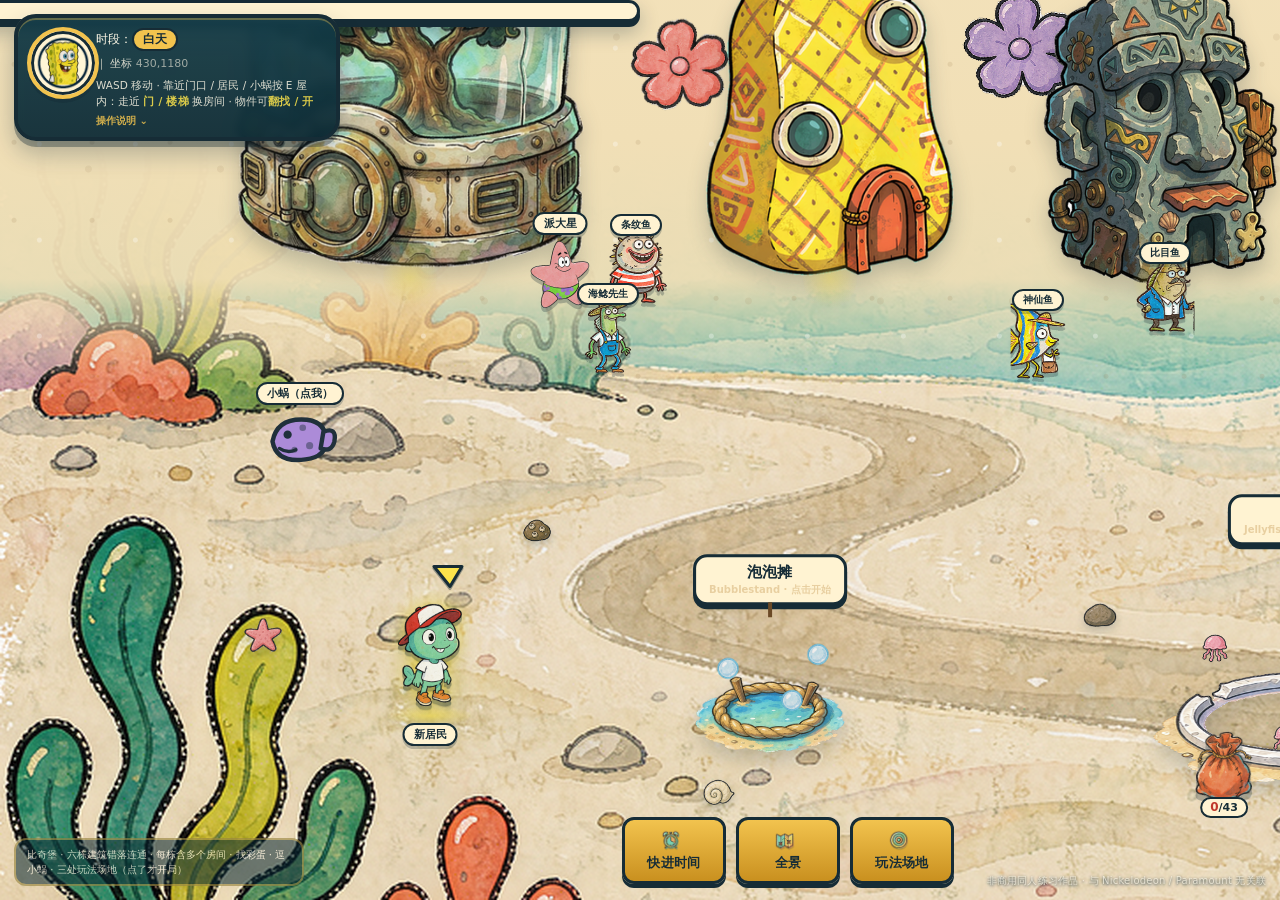
==== commit 2a1cd37e: "feat(v12): 触屏点地行走 + 水母层 z-index/玩法中隐藏 chrome + 题注小纸条 + 翻找零碎真记账" ====
--- a/src/index.html
+++ b/src/index.html
@@ -73,6 +73,9 @@
     padding:8px 12px;font-size:13px;font-weight:700;cursor:pointer;box-shadow:0 4px 10px rgba(0,0,0,.2);}
   .btn:active{transform:scale(.95);}
   #prompt{position:fixed;left:50%;bottom:118px;transform:translateX(-50%);z-index:265;pointer-events:none;
+    /* v11.4：触屏下提示条写的是「点我进入 X」，那就得真的能点（桌面仍只当装饰） */
+    -webkit-tap-highlight-color:transparent;}
+  body.touch-ui #prompt{pointer-events:auto;cursor:pointer;}
     background:rgba(255,210,63,.95);color:#062338;padding:10px 18px;border-radius:14px;
     font-weight:700;display:none;box-shadow:0 6px 16px rgba(0,0,0,.3);}
   #toast{position:fixed;left:50%;top:76px;transform:translateX(-50%) translateY(-12px);z-index:375;
@@ -94,7 +97,8 @@
   .nearTip{position:fixed;transform:translate(-50%,-100%);background:#FFD23F;color:#062338;
     padding:5px 10px;border-radius:11px;font-size:11px;font-weight:800;white-space:nowrap;
     box-shadow:0 5px 12px rgba(0,0,0,.32);pointer-events:none;z-index:270;
-    animation:tipFloat 1.5s ease-in-out infinite;}
+    animation:tipFloat 1.5s ease-in-out infinite;-webkit-tap-highlight-color:transparent;}
+  body.touch-ui .nearTip{pointer-events:auto;cursor:pointer;}
   .nearTip:after{content:"";position:absolute;bottom:-6px;left:50%;transform:translateX(-50%);
     border:6px solid transparent;border-top-color:#FFD23F;}
   @keyframes tipFloat{0%,100%{transform:translate(-50%,-100%)}50%{transform:translate(-50%,-114%)}}
@@ -313,6 +317,13 @@
   #dlg .opt.end{background:rgba(255,210,63,.9);color:#062338;font-weight:800;border-color:#FFD23F;text-align:center;}
   #dlg .opt.end:hover{background:#FFE07A;transform:none;}
   #dlg .fx{margin-top:9px;font-size:11.5px;color:#FFDCA0;min-height:0;}
+  /* v11.4：对话右上角常驻 ✕——手机没有 ESC，中途想走随时能走 */
+  #dlg .box{position:relative;}
+  #dlgClose{position:absolute;right:8px;top:8px;width:30px;height:30px;border-radius:50%;
+    border:2px solid rgba(255,255,255,.4);background:rgba(255,255,255,.12);color:#fff;
+    font-size:14px;line-height:1;cursor:pointer;-webkit-appearance:none;appearance:none;
+    -webkit-tap-highlight-color:transparent;}
+  #dlgClose:active{transform:scale(.9);background:rgba(255,255,255,.25);}
   @media (max-width:640px){
     #dlg{bottom:12px;gap:8px;}
     #dlg .portrait{width:58px;height:58px;font-size:30px;border-width:3px;}
@@ -446,7 +457,7 @@
   /* ===== v0.9：捉水母（打地鼠式）+ 鱼网光标 + 小蜗 ===== */
   body.net-mode #world,body.net-mode #world *,body.net-mode #jellyLayer,body.net-mode .jelly{
     cursor:url("data:image/svg+xml,%3Csvg xmlns='http://www.w3.org/2000/svg' width='32' height='32'%3E%3Ccircle cx='14' cy='12' r='9' fill='%23ffffff' fill-opacity='.2' stroke='%23FFD23F' stroke-width='2'/%3E%3Cpath d='M5 12h18M14 3v18M7 6l14 12M21 6L7 18' stroke='%23FFD23F' stroke-width='1' opacity='.8'/%3E%3Cpath d='M22 19l7 10' stroke='%23CAA86A' stroke-width='3' stroke-linecap='round'/%3E%3C/svg%3E") 14 12,crosshair !important;}
-  #jellyLayer{position:fixed;inset:0;z-index:250;pointer-events:none;}
+  #jellyLayer{position:fixed;inset:0;z-index:300;pointer-events:none;}
   .jelly{position:absolute;width:72px;height:82px;pointer-events:auto;transform:translate(-50%,-100%);
     animation:jellyPop .34s cubic-bezier(.2,1.3,.4,1) both;}
   @keyframes jellyPop{from{opacity:0;transform:translate(-50%,-40%) scale(.35)}
@@ -477,15 +488,15 @@
   .jelly.caught{animation:jellyCaught .34s ease-out both;pointer-events:none;}
   @keyframes jellyCaught{to{opacity:0;transform:translate(-50%,-100%) scale(1.6)}}
   .netSwing{position:fixed;width:76px;height:76px;border:3px solid #FFD23F;border-radius:50%;
-    pointer-events:none;z-index:251;animation:netSwing .45s ease-out both;}
+    pointer-events:none;z-index:306;animation:netSwing .45s ease-out both;}
   @keyframes netSwing{from{opacity:.9;transform:translate(-50%,-50%) scale(.3)}
     to{opacity:0;transform:translate(-50%,-50%) scale(1.25)}}
-  .jellyScore{position:fixed;z-index:252;font-weight:800;font-size:19px;pointer-events:none;
+  .jellyScore{position:fixed;z-index:305;font-weight:800;font-size:19px;pointer-events:none;
     color:#FFD23F;text-shadow:0 2px 6px rgba(6,35,56,.9);animation:scoreUp .8s ease-out both;}
   @keyframes scoreUp{to{opacity:0;transform:translateY(-46px)}}
   body.stung #viewport{animation:stungFlash .35s ease-out;}
   @keyframes stungFlash{0%,100%{filter:none}50%{filter:brightness(1.5) hue-rotate(20deg)}}
-  #jellyHud{position:fixed;right:12px;bottom:58px;z-index:265;pointer-events:none;
+  #jellyHud{position:fixed;right:12px;bottom:58px;z-index:308;pointer-events:none;
     background:rgba(6,35,56,.72);color:#fff;font-size:12px;line-height:1.6;
     padding:7px 11px;border-radius:10px;backdrop-filter:blur(4px);}
   #jellyHud b{color:#FFD23F;font-size:15px;}
@@ -543,6 +554,11 @@
   body.mg-active.mg-jelly #jellyHud{display:block;}
   body.mg-active #mgHud.mgUI,body.mg-active #mgExit.mgUI{display:block;}
   body.mg-active #toast{top:126px;}
+  /* v11.5：进小游戏后，世界导航 chrome 一律隐身，避免它们压在水母层之上、
+     挡掉点击（手机端底部按钮栏 / 左下摇杆最容易盖住飘到下方的电水母） */
+  body.mg-active #hud,body.mg-active #controls,body.mg-active #dpad,body.mg-active #legend,
+  body.mg-active #prompt,body.mg-active #nearTip,body.mg-active #questHud,body.mg-active #questToggle,
+  body.mg-active #bbDisclaimer,body.mg-active #mapOverlay{display:none !important;}
   body.mg-active.mg-bubble #mgBlow.mgUI{display:flex;}
   body.mg-active.mg-karate #mgKarate.mgUI{display:flex;}
   body.mg-result #mgResult.mgUI{display:flex;}
@@ -795,6 +811,7 @@
   <div class="portrait" id="dlgPortrait">🐙</div>
   <div class="box">
     <div class="who" id="dlgName">章鱼哥</div>
+    <button id="dlgClose" type="button" aria-label="结束对话">✕</button>
     <div class="text" id="dlgText"></div>
     <div class="opts" id="dlgOpts"></div>
     <div class="fx" id="dlgFx"></div>
@@ -834,13 +851,17 @@
 <!-- ===== v11 交互背包：手绘布口袋（捡到的东西挂兜口） ===== -->
 <div id="pocket" title="口袋">
   <img class="pkArt" id="pkArt" alt="" src="../assets/props/E-15-sack_closed.png">
-  <div class="pkN"><b id="colCount">0</b>/27</div>
+  <div class="pkN"><b id="colCount">0</b>/<span id="colTot">27</span></div>
   <div class="pkHang" id="pkHang"></div>
 </div>
 
 <div id="collection"><div class="pouchScatter">
   <h3 id="colHead">🥚 藏品册</h3>
   <div id="colGrid"></div>
+  <div id="lootWrap" style="display:none">
+    <h4 id="lootHead" class="colSub">🧺 兜里的零碎</h4>
+    <div id="lootGrid"></div>
+  </div>
   <button class="colClose" id="colClose">✕ 收起</button>
 </div></div>
 
@@ -964,6 +985,9 @@
     e27_weapon:{ic:'🧪',tx:'空空的秘密武器',desc:'试剂瓶标签很唬人，里面什么也没有。'}
   };
   var PORTALS=[],rummageState={},toggleState={},found={},curBid=null,eggTries={};
+  /* v11.3 兜里的零碎：翻找掉出来的实体（小票 / 瓶盖 / 海螺…）也要真记账，
+     否则"捡了东西口袋还是 0"——玩家会认为掉落物交互是坏的。 */
+  var lootBag={};
 
   /* 建筑 → 房间图：每栋含多个子房间，靠 portal 互相连通 */
   var GRAPH={
@@ -1590,7 +1614,7 @@
       chat:{day:['我刚才在空手道场外面偷看，珊迪一拳打飞了一个沙袋！','泡泡摊的叔叔说，吹得够久就能吹出小船。'],
             evening:['傍晚的沙子上还留着白天的温度，踩上去暖暖的。','我在石头屋门口喊了三声，派大星才醒。'],
             night:['夜里的水母是粉色的，比白天漂亮一百倍。','我数过，从这儿走回家要跳 213 下。']},
-      tips:['水母田的网要先按 E 拿起来，不然抓不到。','空手道要跟着箭头按方向键，按错就断连击了。','去凤梨屋找海绵宝宝，他会唱歌给你听。','章鱼哥家有楼梯，可以一层一层往上爬。'],
+      tips:['水母田的网要先点一下拿起来，不然抓不到。','空手道要跟着箭头点方向，点错就断连击了。','去凤梨屋找海绵宝宝，他会唱歌给你听。','章鱼哥家有楼梯，可以一层一层往上爬。'],
       who:'我叫神仙鱼！我今年七岁半，比奇堡跑得最快的就是我。',
       bye:['拜拜！','下次一起玩！','我要跑回家啦——']},
     '比目鱼':{
@@ -1814,7 +1838,10 @@
   window.addEventListener('keyup',function(e){var k=e.key.toLowerCase();if(keyMap[k])keys[k]=false;if(k===' '&&MG.id==='bubble'&&MG.active)blowRelease();});
 
   var dpad=document.getElementById('dpad'),stick=document.getElementById('stick');
-  if('ontouchstart' in window) dpad.style.display='block';
+  /* 触屏就亮摇杆：和 IS_TOUCH 同一套判定（ontouchstart 单独判断会漏掉
+     部分 Windows 触屏本 / 安卓 WebView）。 */
+  if(('ontouchstart' in window)||navigator.maxTouchPoints>0||
+     (window.matchMedia&&window.matchMedia('(pointer:coarse)').matches)) dpad.style.display='block';
   var drag=false;
   function dpadMove(e){
     if(!drag)return;var t=e.touches?e.touches[0]:e;
@@ -1850,7 +1877,7 @@
     if(!nearBuilding){
       var gEl=document.getElementById('garyWorld');
       if(gEl&&Math.hypot(P.x-300,P.y-950)<120){
-        nearGary=true;gEl.querySelector('.bub').textContent='……喵。（点我 / 按 E）';
+        nearGary=true;gEl.querySelector('.bub').textContent='……喵。（点我聊聊）';
         gEl.classList.add('show');clearTimeout(gEl._gt);
         gEl._gt=setTimeout(function(){gEl.classList.remove('show');},2600);
       }
@@ -1872,24 +1899,77 @@
     }
     if(nearBuilding){promptEl.style.display='block';
       promptEl.innerHTML=(IS_TOUCH?'点我进入 ':'按 <b>E</b> 进入 ')+nearBuilding.name;}
-    else if(nearGary){promptEl.style.display='block';promptEl.innerHTML='按 <b>E</b> 和 小蜗 打个招呼（或直接点它）';}
-    else if(nearSpot){promptEl.style.display='block';promptEl.innerHTML='按 <b>E</b> 开始「'+nearSpot.name+'」小玩法（或直接点击场地）';}
-    else if(nearNPC){promptEl.style.display='block';promptEl.innerHTML='按 <b>E</b> 和 '+schedule[nearNPC].name+' 聊聊';}
-    else if(nearBot){promptEl.style.display='block';promptEl.innerHTML='按 <b>E</b> 和 '+nearBot.name+' 打招呼';}
+    else if(nearGary){promptEl.style.display='block';
+      promptEl.innerHTML=IS_TOUCH?'点小蜗打个招呼':'按 <b>E</b> 和 小蜗 打个招呼（或直接点它）';}
+    else if(nearSpot){promptEl.style.display='block';
+      promptEl.innerHTML=IS_TOUCH?('点一下开始「'+nearSpot.name+'」小玩法')
+                                :('按 <b>E</b> 开始「'+nearSpot.name+'」小玩法（或直接点击场地）');}
+    else if(nearNPC){promptEl.style.display='block';
+      promptEl.innerHTML=(IS_TOUCH?'点我 ':'按 <b>E</b> 和 ')+schedule[nearNPC].name+(IS_TOUCH?'聊聊':' 聊聊');}
+    else if(nearBot){promptEl.style.display='block';
+      promptEl.innerHTML=(IS_TOUCH?'点我 ':'按 <b>E</b> 和 ')+nearBot.name+(IS_TOUCH?'打招呼':' 打招呼');}
     else promptEl.style.display='none';
   }
+  /* ===== v11.4 点地行走：触屏上点一下地面就走过去 =====
+     桌面保留键盘；点地面 = 设定目的地，主循环每帧朝它走。
+     点到任何可交互元素（门/居民/物件/按钮）不算行走，交给原有点击。 */
+  var walkTarget=null;
+  function isWalkTap(t){
+    if(!t||!t.closest)return false;
+    return !t.closest('.obj,.npc,.actor,.bot,.portal,.playspot,.jelly,.seat,.psDot,#exitDoor,#iplayer,#player,button,#dlg,#focus,#collection,#photo,#pocket,#actBtn,#dpad,#controls,#hud,#questHud,#questToggle,#jellyHud,#toast,#prompt,#nearTip,#mgBanner,#mgJelly,#mgBubble,#mgKarate,#mgResult,.mgUI,#mapOverlay,.jellyScore,.bbCap,.drop,#ticketNr,#makeBar,#burgerReady,#interior .topbar');
+  }
+  function walkableNow(){
+    return !(focusOpen||objTipOpen||dlgOpen||rummageOpen||spinOpen||colOpen||photoOpen||seated||
+             MG.active||MG.resultOpen);
+  }
+  viewport.addEventListener('click',function(e){
+    if(!IS_TOUCH||inInterior||!isWalkTap(e.target)||!walkableNow())return;
+    var r=world.getBoundingClientRect();
+    walkTarget={x:Math.max(20,Math.min(WORLD_W-20,e.clientX-r.left)),
+                y:Math.max(460,Math.min(WORLD_H-20,e.clientY-r.top))};
+  });
+  /* 室内同款：点房间地板就走过去（房间被镜头缩放过，先换算回房间坐标） */
+  document.getElementById('interior').addEventListener('click',function(e){
+    if(!IS_TOUCH||!inInterior||!isWalkTap(e.target)||!walkableNow())return;
+    var r=roomEl.getBoundingClientRect();
+    var sc=(r.width/1200)||1;
+    walkTarget={x:Math.max(40,Math.min(1160,(e.clientX-r.left)/sc)),
+                y:Math.max(150,Math.min(720,(e.clientY-r.top)/sc))};
+  });
+  function stepToward(t,cur,spd,okFn){
+    var dx=t.x-cur.x,dy=t.y-cur.y,d=Math.hypot(dx,dy);
+    if(d<6){return true;}
+    var s=Math.min(spd,d);
+    okFn(cur.x+dx/d*s,cur.y+dy/d*s);
+    return false;
+  }
+
   function updateWorld(){
     if(focusOpen||objTipOpen||dlgOpen||rummageOpen||spinOpen||colOpen)return;
     var mx=0,my=0;
     for(var k in keyMap){if(keys[k]){mx+=keyMap[k][0];my+=keyMap[k][1];}}
     if(keys['__jx']){mx+=keys['__jx'];my+=keys['__jy'];}
     if((mx||my)&&!(MG.active||MG.resultOpen)){
+      walkTarget=null;                      // 摇杆 / 键盘一旦介入，点地目的地作废
       var len=Math.hypot(mx,my)||1;mx/=len;my/=len;
       var nx=P.x+mx*P.spd,ny=P.y+my*P.spd;
       if(!blocked(nx,P.y))P.x=nx;
       if(!blocked(P.x,ny))P.y=ny;
       P.x=Math.max(20,Math.min(WORLD_W-20,P.x));
       P.y=Math.max(460,Math.min(WORLD_H-20,P.y));
+    } else if(walkTarget&&!(MG.active||MG.resultOpen)){
+      /* 点地行走：直线走过去，被建筑卡住 2.5 秒就放弃（免得原地抖） */
+      if(!walkTarget._t0)walkTarget._t0=Date.now();
+      if(Date.now()-walkTarget._t0>2500)walkTarget=null;
+      else{
+        var done=stepToward(walkTarget,P,P.spd*1.35,function(nx,ny){
+          if(!blocked(nx,P.y))P.x=nx;
+          if(!blocked(P.x,ny))P.y=ny;
+          P.x=Math.max(20,Math.min(WORLD_W-20,P.x));
+          P.y=Math.max(460,Math.min(WORLD_H-20,P.y));
+        });
+        if(done)walkTarget=null;
+      }
     }
     player.style.left=P.x+'px';player.style.top=P.y+'px';
     var vw=viewport.clientWidth,vh=viewport.clientHeight;
@@ -1907,6 +1987,29 @@
 var IS_TOUCH=('ontouchstart' in window)||navigator.maxTouchPoints>0||
     (window.matchMedia&&window.matchMedia('(pointer:coarse)').matches)||
     window.innerWidth<=600;
+
+  /* ===== v11.4 触屏话术补丁 =====
+     手机没有键盘。以前页面里写死的「按 E」「ESC」「WASD」「方向键」
+     在真机上既做不到又误导玩家（用户反馈：按不了 E）。
+     所有静态文案在这里一次性换成触屏说法；动态 toast 在各自出处判断 IS_TOUCH。 */
+  if(IS_TOUCH){
+    /* touch-ui：让「点我」类提示条真正可点（CSS 那边同步放开 pointer-events） */
+    document.body.classList.add('touch-ui');
+    var _q=document.querySelector('#questHud .hint');
+    if(_q)_q.innerHTML='跟着地上的<b>金色光圈</b>走到物件前，点它、或点右下角「互动」。<br>这张纸条只记进度，不用点它。';
+    var _fo=document.getElementById('focusOps');
+    if(_fo)_fo.textContent='拖动蟹黄堡旋转 · 点「😋 咬一口」吃它 · 点「✕ 返回」退出';
+    var _nt=document.getElementById('nearTip');
+    if(_nt)_nt.textContent='点我交互';
+    var _hu=document.querySelector('#hud>span');
+    if(_hu)_hu.innerHTML='点一下地面走过去 · 靠近门口 / 居民 / 小蜗时<b>点一下</b>就能进<br>镇上有 <b>3 处玩法场地</b>：水母田 / 泡泡摊 / 空手道场 · <b>走近点一下</b>开场';
+    /* 提示条点击 = 按下 E：镇上走近谁就触发谁，室内交给最近的交互点 */
+    promptEl.onclick=function(){
+      if(inInterior||MG.active||MG.resultOpen||dlgOpen||focusOpen)return;
+      tryInteract();
+    };
+    if(_nt)_nt.onclick=function(){if(inInterior)interiorInteract();};
+  }
   var roomDecor=document.getElementById('roomDecor');
   var roomFx=document.getElementById('roomFx');
   var roomNpcs=document.getElementById('roomNpcs');
@@ -2475,7 +2578,7 @@
     roomEl.style.transition='transform .45s ease';
     var s0=Math.min(1,(viewport.clientWidth-24)/1200,(viewport.clientHeight-70)/760);
     applyCam(camS*1.05,camTX,camTY);
-    toast('🪑 '+s.sit+'　（按 E 或再点一下起身）');
+    toast('🪑 '+s.sit+'　（'+(IS_TOUCH?'再点一下椅子':'按 E 或再点一下')+'起身）');
     tipKey=null;checkInteriorNearby();
   }
   function standUp(){
@@ -2495,6 +2598,8 @@
     patrick:'D-04-star-portrait.png',krabs:'D-05-krabs-portrait.png',
     sandy:'D-06-sandy-portrait.png',plankton:'D-07-plankton-portrait.png'};
   var dlg=document.getElementById('dlg'),dlgOpen=false,dlgState={npc:null,node:null};
+  /* v11.4：✕ 结束对话 —— 触屏没有 ESC，这个按钮就是手机玩家的退路 */
+  document.getElementById('dlgClose').onclick=function(e){e.stopPropagation();closeDialog();};
   function openDialog(npcId){
     var D=DIALOGS[npcId];if(!D)return;
     dlgState.npc=npcId;
@@ -2510,7 +2615,7 @@
     var pf=NPC_PORTRAIT[npcId]||(window.BB_RES_SPRITE&&window.BB_RES_SPRITE[D.name]);
     if(pf)pEl.innerHTML='<img alt="" src="../assets/characters/'+pf+'">';
     else pEl.textContent=D.emoji;
-    document.getElementById('dlgName').innerHTML=D.name+'<small>按 1-4 选择 · ESC 结束</small>';
+    document.getElementById('dlgName').innerHTML=D.name+'<small>'+(IS_TOUCH?'点选项继续 · 右上角 ✕ 结束':'按 1-4 选择 · ESC 结束')+'</small>';
     dlg.style.display='flex';dlgOpen=true;
     renderNode();
   }
@@ -2640,7 +2745,8 @@
       if(g){npcSay(g.npc,g.say);toast('跟着金色光圈走 → '+STEP_LABEL[Math.min(quest.step,5)]);}
       return;
     }
-    toast('走近物件 / 椅子 / 居民按 E；到右下角 🚪 门口或按 ESC 出门');
+    toast(IS_TOUCH?'走近物件 / 椅子 / 居民点一下 · 右下角 🚪 出去，顶栏「← 离开」也行'
+                  :'走近物件 / 椅子 / 居民按 E；到右下角 🚪 门口或按 ESC 出门');
   }
   function updateInterior(){
     if(focusOpen||objTipOpen||dlgOpen||rummageOpen||spinOpen||colOpen||seated)return;
@@ -2648,10 +2754,22 @@
     for(var k in keyMap){if(keys[k]){mx+=keyMap[k][0];my+=keyMap[k][1];}}
     if(keys['__jx']){mx+=keys['__jx'];my+=keys['__jy'];}
     if(mx||my){
+      walkTarget=null;                      // 摇杆 / 键盘一旦介入，点地目的地作废
       var len=Math.hypot(mx,my)||1;mx/=len;my/=len;
       IP.x=Math.max(40,Math.min(1160,IP.x+mx*P.spd));
       IP.y=Math.max(150,Math.min(720,IP.y+my*P.spd));
       ipEl.style.left=IP.x+'px';ipEl.style.top=IP.y+'px';
+    } else if(walkTarget){
+      if(!walkTarget._t0)walkTarget._t0=Date.now();
+      if(Date.now()-walkTarget._t0>2500)walkTarget=null;
+      else{
+        var done=stepToward(walkTarget,IP,P.spd*1.35,function(nx,ny){
+          IP.x=Math.max(40,Math.min(1160,nx));
+          IP.y=Math.max(150,Math.min(720,ny));
+        });
+        if(done)walkTarget=null;
+        ipEl.style.left=IP.x+'px';ipEl.style.top=IP.y+'px';
+      }
     }
     checkInteriorNearby();
     if(isPortraitCam())fitInterior();
@@ -2686,11 +2804,27 @@
     })(i);}
   }
   function eggTotal(){return Object.keys(EGGS).length;}
+  /* 战利品共 16 种，名单在 interact.js 的 LOOT 里；这里只负责数数 */
+  function lootKinds(){return (window.BB_ACT&&window.BB_ACT.LOOT)?window.BB_ACT.LOOT.length:16;}
+  function lootFound(){return Object.keys(lootBag).length;}
+  /* 口袋角标 = 彩蛋 + 零碎，分母 = 27 + 16，两边都算收集进度 */
+  function refreshPocketCount(){
+    var c=document.getElementById('colCount');
+    if(c)c.textContent=Object.keys(found).length+lootFound();
+    var t=document.getElementById('colTot');
+    if(t)t.textContent=eggTotal()+lootKinds();
+  }
+  function addLoot(key){
+    if(!key)return 0;
+    lootBag[key]=(lootBag[key]||0)+1;
+    refreshPocketCount();
+    return lootBag[key];
+  }
   function collectEgg(eid){
     if(!EGGS[eid]||found[eid])return false;
     found[eid]=true;
     var n=Object.keys(found).length;
-    document.getElementById('colCount').textContent=n;
+    refreshPocketCount();
     toast('🥚 发现彩蛋 · '+EGGS[eid].tx+'（'+n+'/'+eggTotal()+'）');
     sparkle(window.innerWidth*0.72,150);
     return true;
@@ -2740,6 +2874,11 @@
 
   /* ⑤ 藏品册：口袋张口后把捡到的东西摊在沙地上 */
   var colOpen=false;
+  /* 16 种零碎的土味名字 —— 玩家在口袋里能认出自己捡过什么 */
+  var LOOT_NAME={receipt:'揉皱的小票',coin:'金币',cap:'汽水瓶盖',key:'小钥匙',
+    clip:'贝壳发夹',conch:'海螺',photo:'相片',note:'便签',pouch:'小布袋',
+    kelp:'海带段',button:'纽扣',pencil:'铅笔头',wrapper:'糖纸',
+    ring:'唱片环',cork:'软木塞',vial:'小药瓶'};
   function openCollection(){
     var g=document.getElementById('colGrid');g.innerHTML='';var n=0;
     Object.keys(EGGS).forEach(function(eid){
@@ -2751,8 +2890,27 @@
         (got?'<div class="cDs">'+e.desc+'</div>':'');
       g.appendChild(c);
     });
+
+    /* 兜里的零碎：翻找掉出来的实体，捡到才亮，没捡到是淡淡的剪影 */
+    var kinds=(window.BB_ACT&&window.BB_ACT.LOOT)||[];
+    var lw=document.getElementById('lootWrap'),lg=document.getElementById('lootGrid');
+    if(lg&&kinds.length){
+      lg.innerHTML='';var ln=0;
+      kinds.forEach(function(k){
+        var cnt=lootBag[k]||0;if(cnt)ln++;
+        var c=document.createElement('div');
+        c.className='colItem loot'+(cnt?' got':'');
+        c.innerHTML='<div class="cIc"><img alt="" src="../assets/props/E-14-loot_'+k+'.png"></div>'+
+          '<div class="cTx">'+(cnt?(LOOT_NAME[k]||k)+(cnt>1?'×'+cnt:''):'· · ·')+'</div>';
+        lg.appendChild(c);
+      });
+      if(lw)lw.style.display='';
+      var lh=document.getElementById('lootHead');
+      if(lh)lh.textContent='🧺 兜里的零碎 · 已捡 '+ln+' / '+kinds.length;
+    }
+
     document.getElementById('colHead').textContent='口袋里 · 已发现 '+n+' / '+eggTotal();
-    document.getElementById('colCount').textContent=n;
+    refreshPocketCount();
     document.getElementById('pkArt').src='../assets/props/E-15-sack_open.png';
     document.getElementById('collection').classList.add('on');colOpen=true;
   }
@@ -2762,6 +2920,9 @@
     colOpen=false;
   }
   document.getElementById('pocket').onclick=openCollection;
+  /* 分母 27(彩蛋)+16(零碎)=43；interact.js 后加载才定下 LOOT 长度，所以再刷一次 */
+  refreshPocketCount();
+  window.addEventListener('load',refreshPocketCount);
   document.getElementById('colClose').onclick=closeCollection;
   document.getElementById('collection').onclick=function(e){if(e.target===this)closeCollection();};
 
@@ -2941,7 +3102,7 @@
   function showBanner(cfg){
     var b=mgEl('mgBanner');
     mgEl('mgBTitle').textContent=cfg.name+' · 开始！';
-    mgEl('mgBSub').textContent=cfg.goalTx+' ｜ '+cfg.time+' 秒 ｜ ESC 或「收工」随时退出';
+    mgEl('mgBSub').textContent=cfg.goalTx+' ｜ '+cfg.time+' 秒 ｜ '+(IS_TOUCH?'点「收工」随时退出':'ESC 或「收工」随时退出');
     b.classList.remove('on');void b.offsetWidth;b.classList.add('on');
     clearTimeout(MG.bannerT);
     MG.bannerT=setTimeout(function(){b.classList.remove('on');},2100);
@@ -3274,7 +3435,8 @@
     if(MG.active||MG.resultOpen){toast('先「收工」退出当前玩法，再去看别的场地');return;}
     PLAYSPOTS.forEach(function(sp){sp.el.classList.add('guide');});
     setTimeout(function(){PLAYSPOTS.forEach(function(sp){sp.el.classList.remove('guide');});},3200);
-    toast('镇上 3 处玩法场地：水母田 / 泡泡摊 / 空手道场 · 走近按 E 或直接点击开场');
+    toast(IS_TOUCH?'镇上 3 处玩法场地：水母田 / 泡泡摊 / 空手道场 · 走近点一下开场'
+                  :'镇上 3 处玩法场地：水母田 / 泡泡摊 / 空手道场 · 走近按 E 或直接点击开场');
   }
   mgEl('mgGuideBtn').onclick=mgGuide;
   document.getElementById('garyWorld').onclick=function(){
@@ -3288,7 +3450,7 @@
     try{
       localStorage.setItem(SAVE_KEY,JSON.stringify({
         v:1,ts:Date.now(),step:quest.step,eaten:quest.eaten,myNr:quest.myNr,
-        found:found,toggle:toggleState,rummage:rummageState,flags:flags,
+        found:found,toggle:toggleState,rummage:rummageState,flags:flags,loot:lootBag,
         period:curPeriod,pos:{x:Math.round(P.x),y:Math.round(P.y)}
       }));
     }catch(e){}
@@ -3308,6 +3470,8 @@
     if(d.toggle)Object.keys(d.toggle).forEach(function(k){toggleState[k]=d.toggle[k];});
     if(d.rummage)Object.keys(d.rummage).forEach(function(k){rummageState[k]=d.rummage[k];});
     if(d.flags)Object.keys(d.flags).forEach(function(k){flags[k]=d.flags[k];});
+    if(d.loot)Object.keys(d.loot).forEach(function(k){lootBag[k]=d.loot[k];});
+    refreshPocketCount();
     if(d.period&&periodLabels[d.period]){
       curPeriod=d.period;
       if(clockEl)clockEl.textContent=periodLabels[curPeriod];
@@ -3366,6 +3530,10 @@
     rollTicket:rollTicket,callNr:callNr,flags:flags,
     updateWorldGuide:updateWorldGuide,curNpcs:function(){return curNpcs;},
     GRAPH:GRAPH,EGGS:EGGS,found:function(){return found;},collectEgg:collectEgg,
+    addLoot:addLoot,lootBag:function(){return lootBag;},refreshPocketCount:refreshPocketCount,
+    walkTarget:function(){return walkTarget;},setWalk:function(x,y){walkTarget={x:x,y:y};},
+    /* QA：无头环境里 rAF 不走，主循环单步手动驱动（正常浏览器用不到） */
+    tick:function(){if(inInterior)updateInterior();else updateWorld();},
     switchRoom:switchRoom,loadRoom:loadRoom,getCurBid:function(){return curBid;},
     renderPortals:renderPortals,renderRoomNav:renderRoomNav,portals:function(){return PORTALS;},
     openRummage:openRummage,flipSlot:flipSlot,closeRummage:closeRummage,
--- a/src/skin.css
+++ b/src/skin.css
@@ -392,8 +392,13 @@
 @keyframes bbReady{0%,100%{box-shadow:0 0 0 3px rgba(251,227,75,.5)}
   50%{box-shadow:0 0 0 10px rgba(251,227,75,.14)}}
 @keyframes bbSpin{to{transform:rotate(360deg)}}
-@keyframes bbPop{from{transform:scale(.7) translateY(12px);opacity:0}
-  to{transform:scale(1) translateY(0);opacity:1}}
+/* ★ 关键帧必须带上 translateX(-50%)：#toast 靠 left:50% + translateX(-50%) 居中，
+   而 animation-fill-mode:both 会把最终帧的 transform 永久盖上去。
+   以前这里只写了 scale/translateY，动画一跑完 toast 的 -50% 就被抹掉，
+   左边缘被钉在屏幕中线 —— 窄屏上直接溢出右边界，视觉上像"提示字压在一起/飘出画面"。 */
+@keyframes bbPop{
+  from{transform:translateX(-50%) scale(.7) translateY(12px);opacity:0}
+  to{transform:translateX(-50%) scale(1) translateY(0);opacity:1}}
 @keyframes bbRoomIn{from{filter:brightness(1.22) saturate(1.12)}to{filter:none}}
 
 /* 触屏 / 窄屏 */
@@ -428,14 +433,19 @@
   transform:translate(-50%,-50%);pointer-events:none;}
 .bbFly{filter:drop-shadow(0 6px 10px rgba(0,0,0,.28));}
 
-/* 手写题注：没有边框、没有底色，就是一句写在场景上的话 */
+/* 手写题注：一张小纸条。
+   以前是"没底色、只靠白色描边"的裸字，压在手绘地板/冰箱上完全看不清，
+   而且捡东西的题注正好落在掉落物上，两种字叠成一片（用户反馈的"提示字体重叠"）。
+   现在给它一张纸片底 + 墨线边，跟别的气泡同一套质感，压在哪里都读得出来。 */
 .bbCap{position:absolute;z-index:400;pointer-events:none;
   font-family:"Segoe Script","Bradley Hand","Kaiti SC",var(--font,inherit),cursive;
-  font-size:13.5px;line-height:1.45;color:#2b1a0d;font-weight:800;
-  max-width:216px;text-align:center;letter-spacing:.3px;
-  transform:translate(-50%,-100%) rotate(-1.6deg);
-  text-shadow:0 1px 0 rgba(255,255,255,.95),0 0 7px rgba(255,255,255,.95),
-    0 0 2px rgba(255,255,255,.9);}
+  font-size:13px;line-height:1.4;color:#2b1a0d;font-weight:800;
+  max-width:190px;text-align:center;letter-spacing:.3px;
+  background:linear-gradient(#fffdf4,#ffeec6);
+  border:2.5px solid var(--ink,#162c36);border-radius:12px;
+  padding:4px 10px 5px;
+  box-shadow:0 3px 0 rgba(22,44,54,.34),0 6px 12px rgba(6,35,56,.18);
+  transform:translate(-50%,-100%) rotate(-1.6deg);}
 @keyframes bbCapIn{from{opacity:0;transform:translate(-50%,-88%) rotate(-1.6deg) scale(.92)}
   to{opacity:1;transform:translate(-50%,-100%) rotate(-1.6deg) scale(1)}}
 .bbCap{animation:bbCapIn .26s ease-out;}
@@ -490,6 +500,20 @@
 #colGrid .cIc img{width:44px;height:44px;object-fit:contain;}
 #colGrid .cTx{font-size:11.5px;font-weight:800;color:#4a331c;line-height:1.3;text-align:center;}
 #colGrid .cDs{display:none;}
+
+/* 兜里的零碎：翻找掉出来的实体，捡到才亮；没捡到是淡淡剪影 */
+#collection .colSub{font-size:12.5px;color:#5b4426;font-weight:900;letter-spacing:.5px;
+  margin:14px 0 6px;padding-top:10px;border-top:2px dashed rgba(90,68,38,.32);}
+#lootGrid{display:grid;grid-template-columns:repeat(auto-fill,minmax(84px,1fr));gap:5px 3px;}
+#lootGrid .colItem{display:flex;flex-direction:column;align-items:center;gap:1px;padding:5px 3px;}
+#lootGrid .colItem:nth-child(4n+1){transform:rotate(-2deg);}
+#lootGrid .colItem:nth-child(5n+2){transform:rotate(1.6deg);}
+#lootGrid .cIc{width:38px;height:38px;display:flex;align-items:center;justify-content:center;
+  opacity:.22;filter:grayscale(1) contrast(.6);}
+#lootGrid .colItem.got .cIc{opacity:1;filter:drop-shadow(0 3px 0 rgba(22,44,54,.22));}
+#lootGrid .cIc img{width:36px;height:36px;object-fit:contain;}
+#lootGrid .cTx{font-size:10.5px;font-weight:800;color:#4a331c;line-height:1.25;text-align:center;}
+#lootGrid .colItem:not(.got) .cTx{opacity:.4;}
 #collection .colClose{margin-top:14px;background:var(--paper,#fff8e6);color:var(--ink,#162c36);
   border:2.5px solid var(--ink,#162c36);border-radius:999px;padding:8px 20px;
   font-weight:900;font-size:13px;cursor:pointer;box-shadow:0 4px 0 rgba(22,44,54,.28);}
@@ -690,10 +714,16 @@
   /* 390 宽没有位置放署名，桌面端保留 */
   #bbDisclaimer{display:none!important;}
 
-  /* 室内顶栏：标题让位给右侧按钮，不再被截断成「蟹堡王 · 前厅（」 */
-  #interior .topbar #roomTitle{font-size:12px!important;max-width:42vw;
-    overflow:hidden;text-overflow:ellipsis;white-space:nowrap;}
-  #interior .topbar .barBtns button{font-size:11px!important;padding:5px 9px!important;}
+  /* 室内顶栏：标题让位给右侧按钮，不再被截断成「蟹堡王 · 前厅（」
+     实测 390 宽：barBtns 带 padding-right:96px，把标题压到 136px，
+     "蟹堡王 · 后厨（微波炉区）" 直接省略号。这里把预留收到 48px
+     （只留给右上角的点单条按钮），按钮本身也缩一档，标题还给 210px。 */
+  #interior .topbar{padding:0 10px!important;gap:6px!important;}
+  #interior .topbar .barBtns{gap:5px!important;padding-right:48px!important;}
+  #interior .topbar #roomTitle{font-size:12px!important;flex:1 1 auto!important;min-width:0!important;
+    max-width:none!important;overflow:hidden;text-overflow:ellipsis;white-space:nowrap;}
+  #interior .topbar .barBtns button{font-size:10.5px!important;padding:4px 8px!important;
+    height:32px!important;white-space:nowrap;}
 }
 /* 横屏手机（高度很小）：顶部往下压，工具条变矮 */
 @media (max-height:460px){
